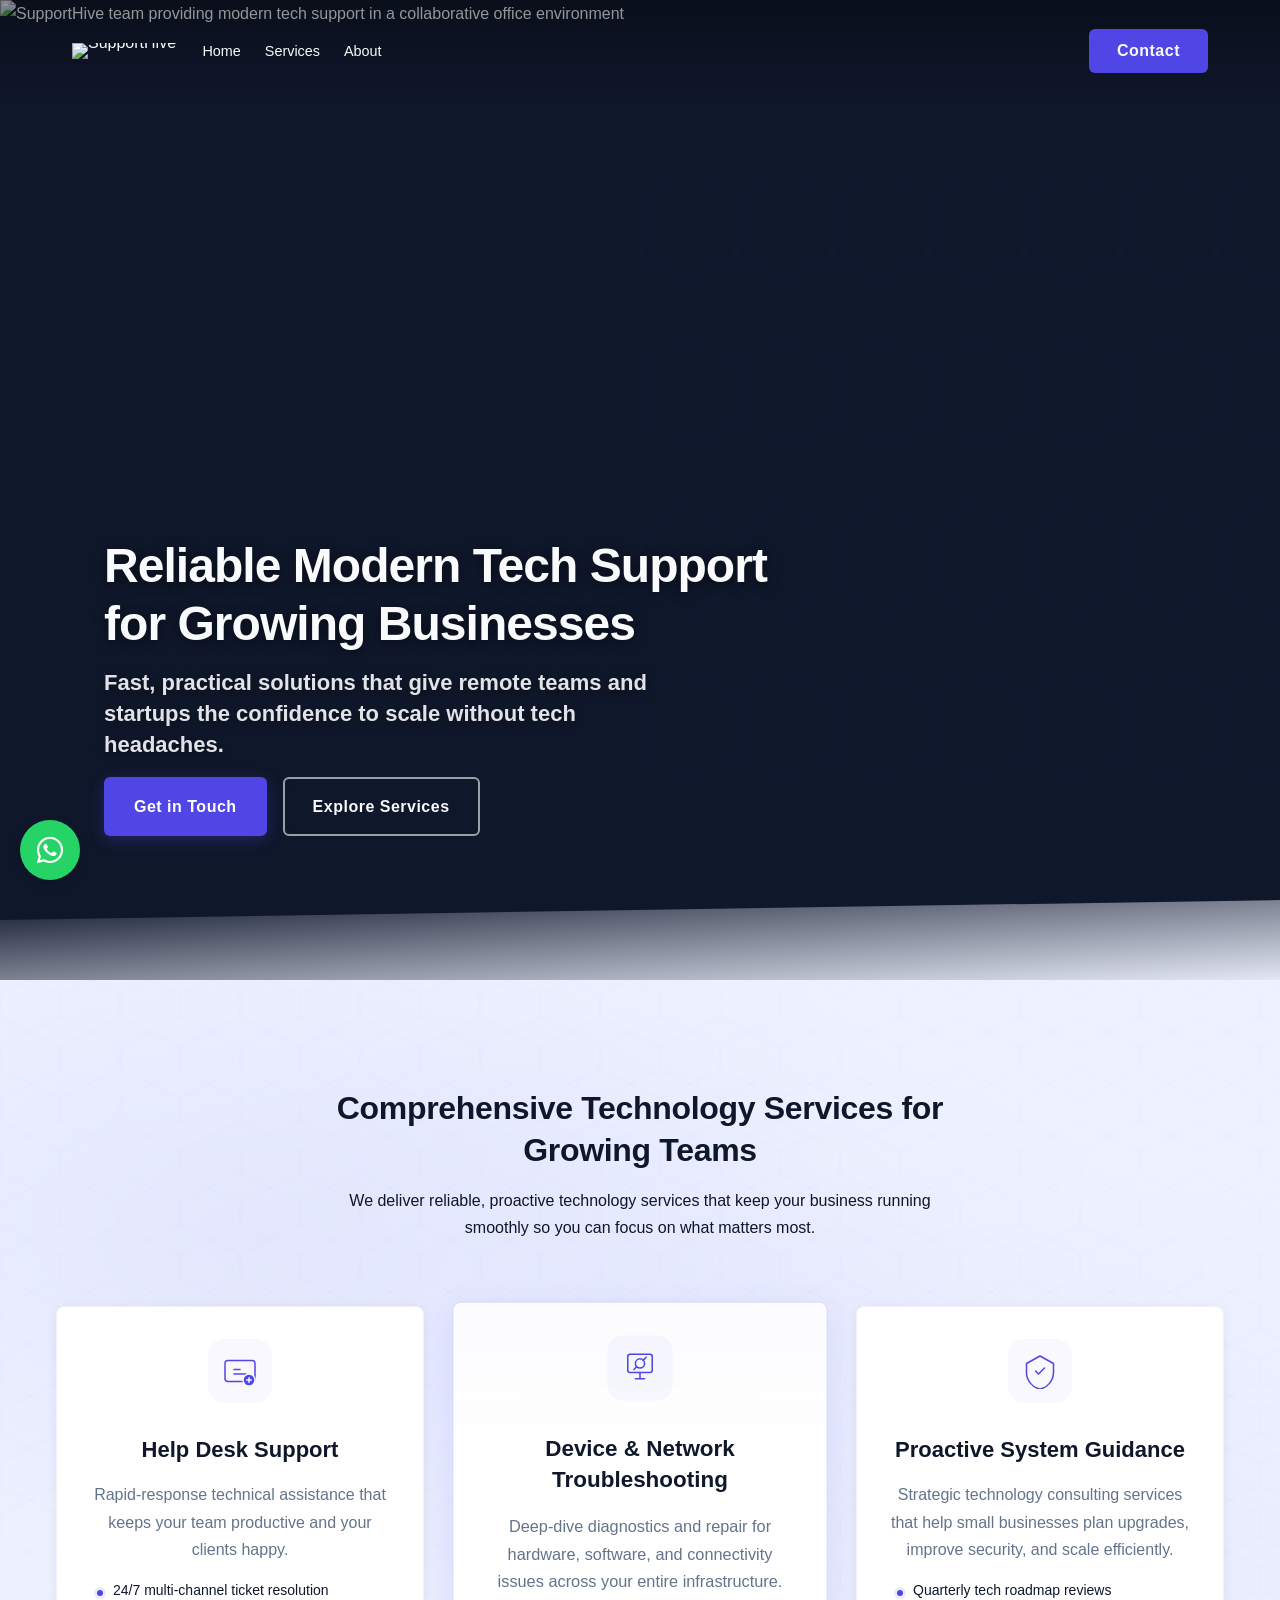
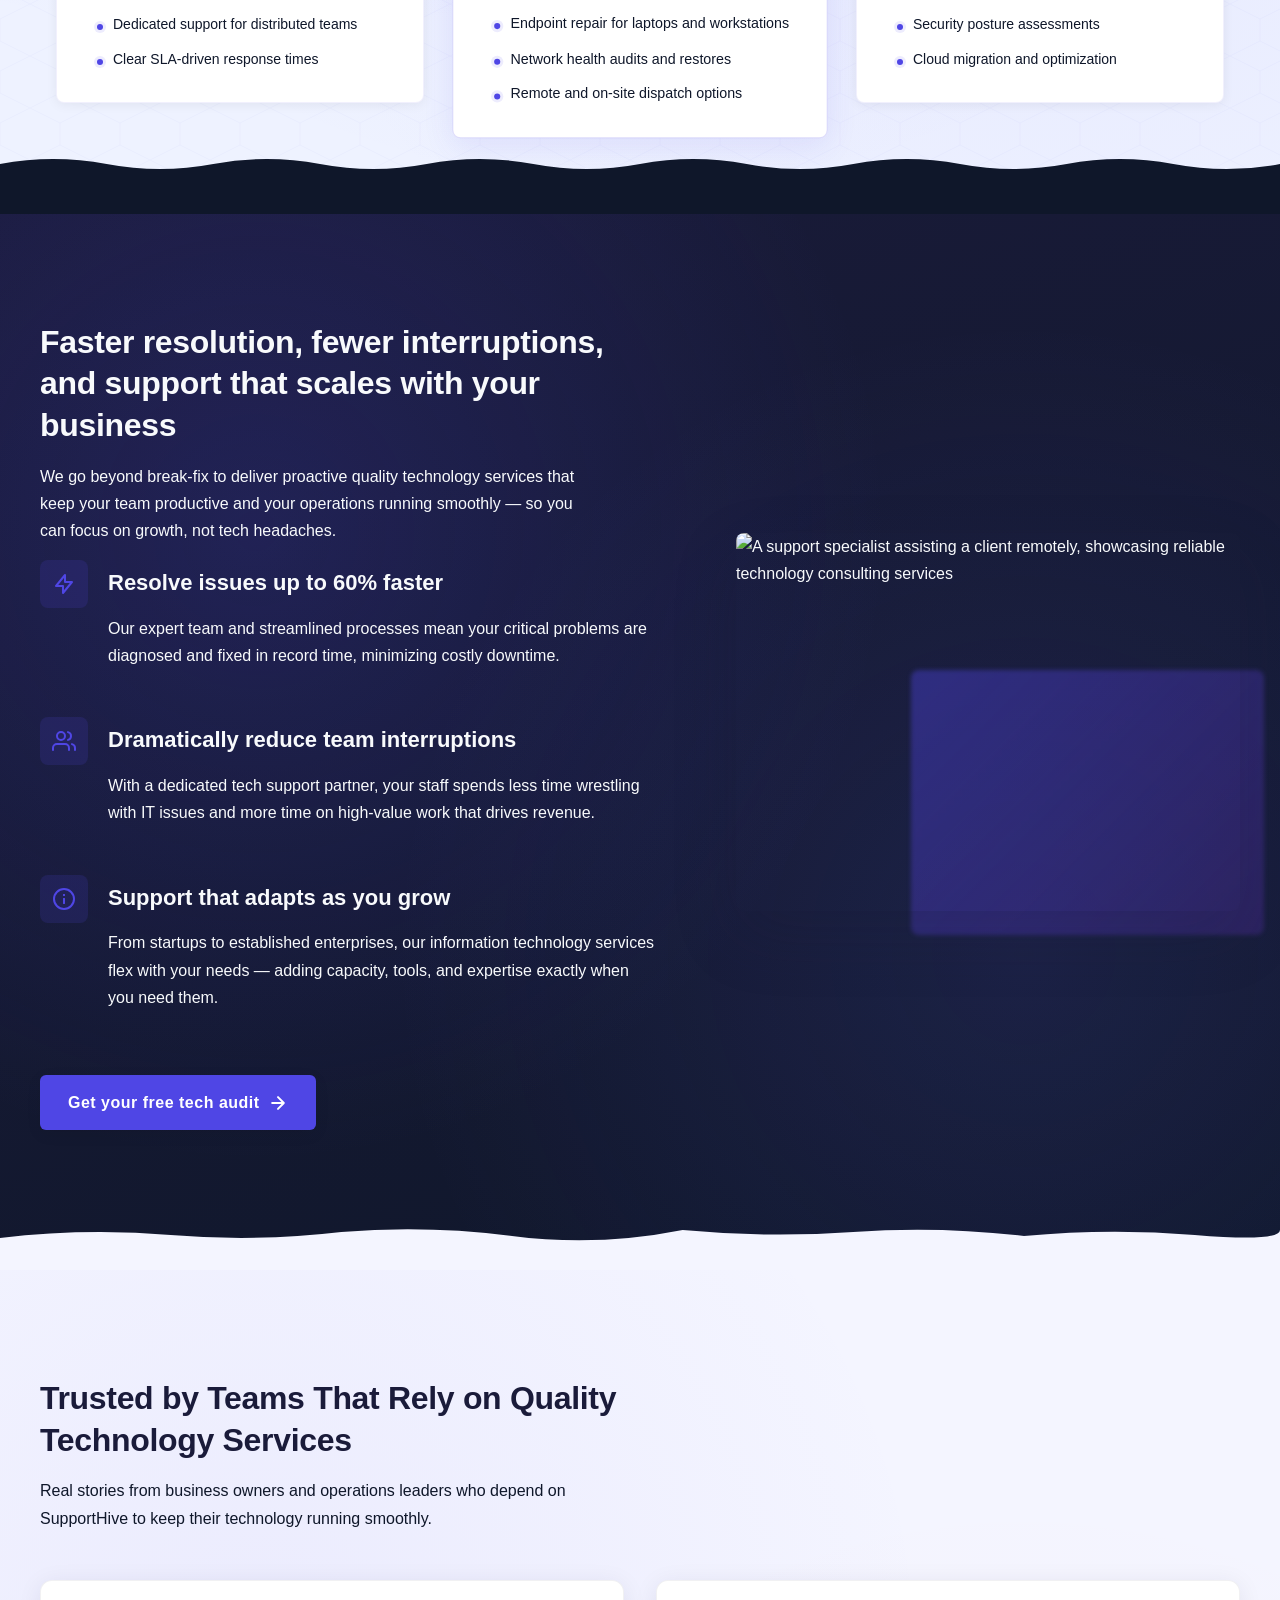
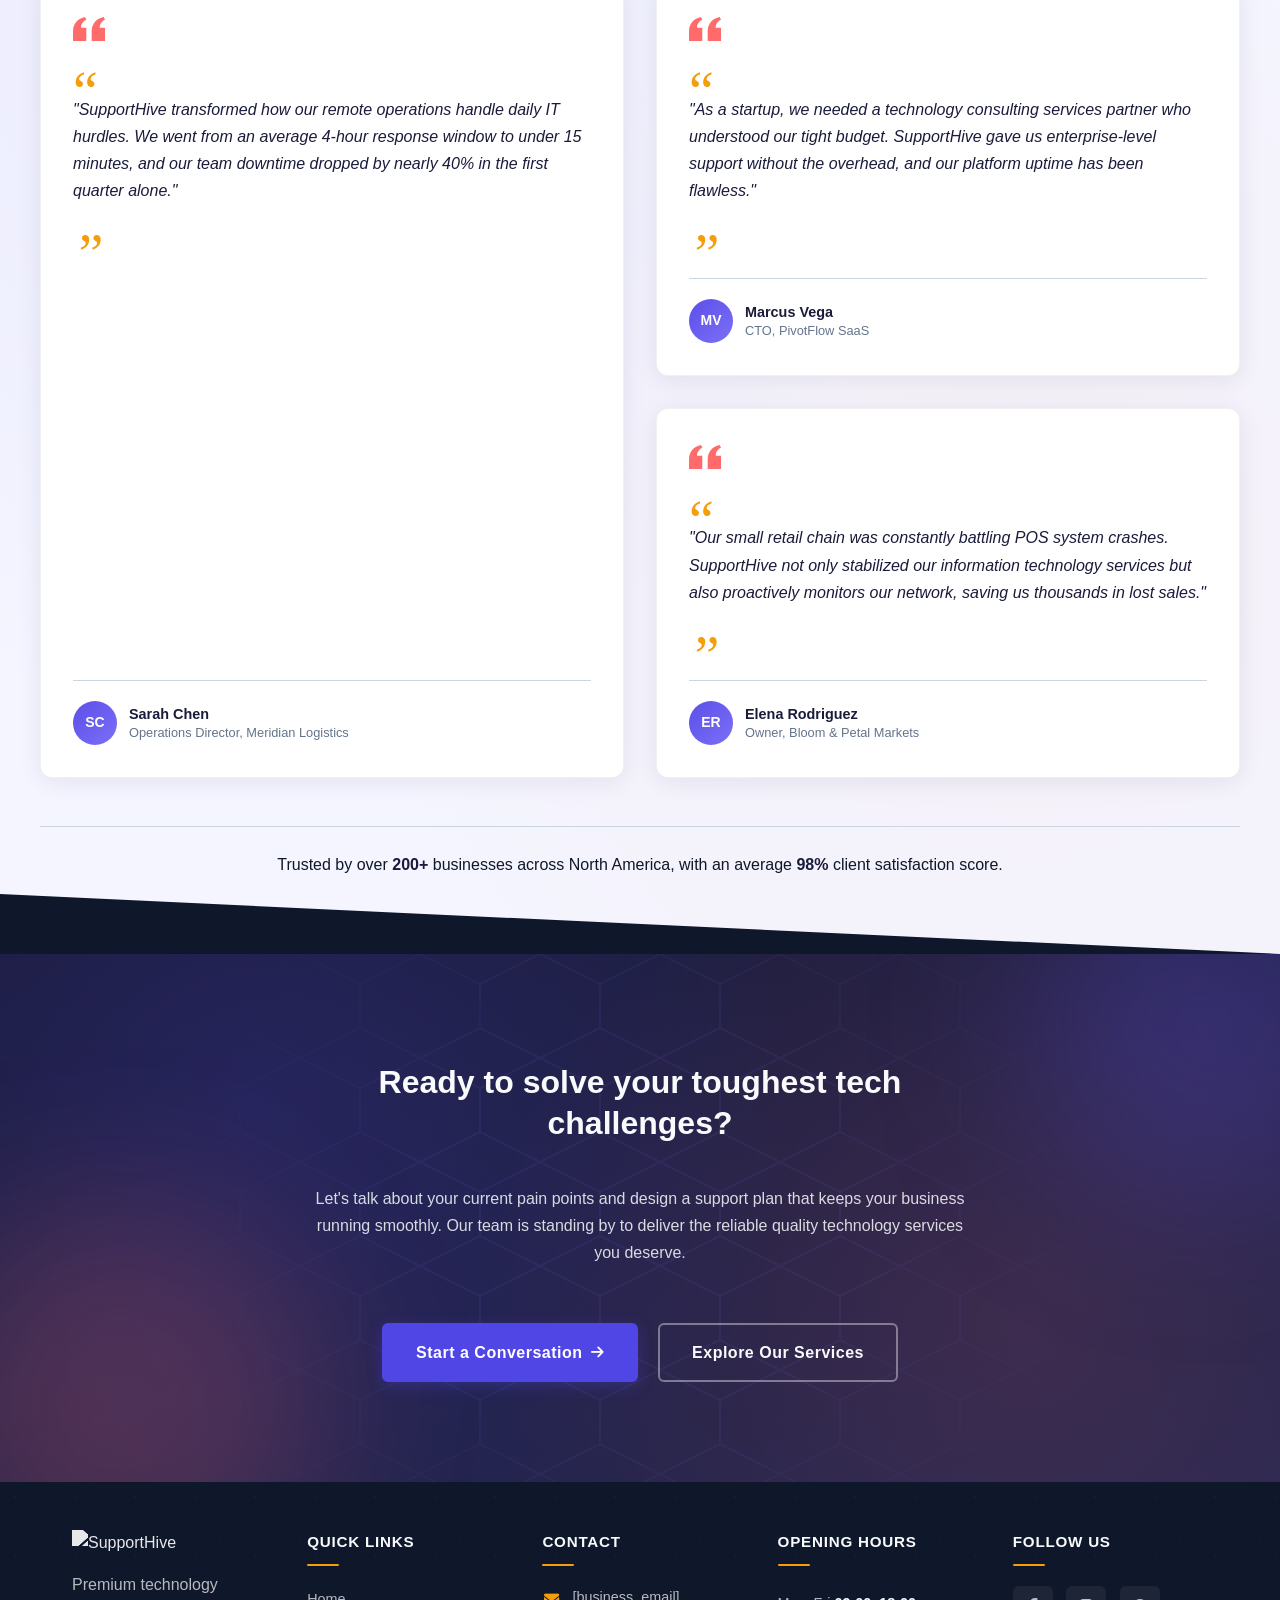
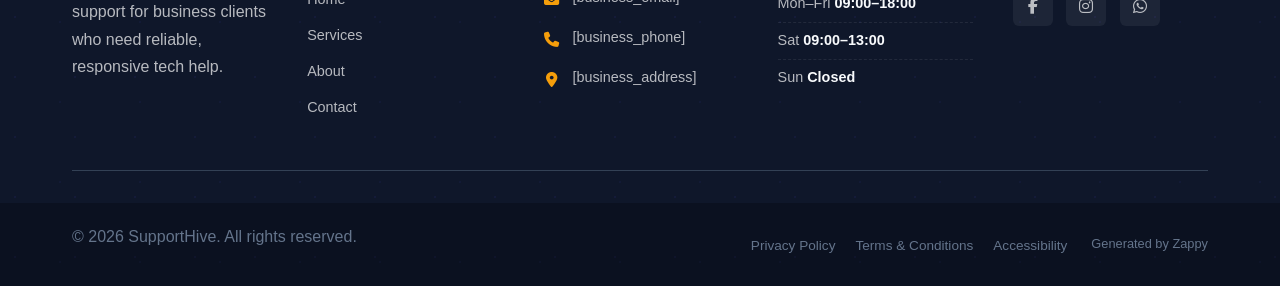
==== index.html @ aa213cd8 "Initial website commit" ====
<!DOCTYPE html>
<html lang="en">
<head>
    <meta charset="UTF-8">
    <meta name="viewport" content="width=device-width, initial-scale=1.0">
    <meta name="robots" content="index, follow">
    <title>Solve Every Tech Glitch with Quality Technology Services — SupportHive</title>
    <meta name="description" content="Experience reliable quality technology services that turn your tech frustrations into seamless solutions. From instant troubleshooting to full-scale IT support, SupportHive keeps your digital world running smoothly. Get expert help now.">
    <meta name="keywords" content="quality technology services, l and t technology services, tech support, IT solutions, reliable tech help">
    
    <!-- Favicons -->
    <link rel="icon" type="image/x-icon" href="/assets/favicon.ico">
    <link rel="icon" type="image/png" sizes="16x16" href="/assets/favicon-16x16.png">
    <link rel="icon" type="image/png" sizes="32x32" href="/assets/favicon-32x32.png">
    <link rel="icon" type="image/png" sizes="48x48" href="/assets/favicon-48x48.png">
    <link rel="icon" type="image/png" sizes="192x192" href="/assets/favicon-192x192.png">
    <link rel="icon" type="image/png" sizes="512x512" href="/assets/favicon-512x512.png">
    <link rel="apple-touch-icon" href="/assets/apple-touch-icon.png">
    <!-- Zappy Analytics -->
<script>
(function() {
  'use strict';
  
  // Configuration
  var config = {
    websiteId: '7a2a07a9-bfe8-4bcd-bfa1-5b71087aa94e',
    apiUrl: 'https://api.zappy5.com/api/analytics/track',
    sessionDuration: 30 * 60 * 1000, // 30 minutes
    visitorDuration: 30 * 24 * 60 * 60 * 1000, // 30 days
    trackPageViews: true,
    trackClicks: true,
    trackFormSubmissions: true
  };
  
  // Generate or retrieve persistent visitor ID (30 days)
  function getVisitorId() {
    var visitorKey = 'zappy_visitor_' + config.websiteId;
    var visitor = null;
    
    try {
      visitor = localStorage.getItem(visitorKey);
      if (visitor) {
        var visitorData = JSON.parse(visitor);
        var now = Date.now();
        
        // Check if visitor ID is still valid (30 days)
        if (now - visitorData.created < config.visitorDuration) {
          // Update last seen timestamp
          visitorData.lastSeen = now;
          localStorage.setItem(visitorKey, JSON.stringify(visitorData));
          return visitorData.id;
        }
      }
    } catch (e) {
      console.warn('Zappy Analytics: LocalStorage not available');
    }
    
    // Generate new visitor ID
    var newVisitorId = 'zv_' + Date.now() + '_' + Math.random().toString(36).substr(2, 9);
    
    try {
      localStorage.setItem(visitorKey, JSON.stringify({
        id: newVisitorId,
        created: Date.now(),
        lastSeen: Date.now()
      }));
    } catch (e) {
      // Continue without local storage
    }
    
    return newVisitorId;
  }
  
  // Generate or retrieve session ID (30 minutes)
  function getSessionId() {
    var sessionKey = 'zappy_session_' + config.websiteId;
    var session = null;
    
    try {
      session = sessionStorage.getItem(sessionKey);
      if (session) {
        var sessionData = JSON.parse(session);
        var now = Date.now();
        
        // Check if session is still valid
        if (now - sessionData.timestamp < config.sessionDuration) {
          // Update timestamp
          sessionData.timestamp = now;
          sessionStorage.setItem(sessionKey, JSON.stringify(sessionData));
          return sessionData.id;
        }
      }
    } catch (e) {
      console.warn('Zappy Analytics: SessionStorage not available');
    }
    
    // Generate new session ID
    var newSessionId = 'zs_' + Date.now() + '_' + Math.random().toString(36).substr(2, 9);
    
    try {
      sessionStorage.setItem(sessionKey, JSON.stringify({
        id: newSessionId,
        timestamp: Date.now()
      }));
    } catch (e) {
      // Continue without session storage
    }
    
    return newSessionId;
  }
  
  var visitorId = getVisitorId();
  var sessionId = getSessionId();
  
  // Track an event
  function trackEvent(eventType, data) {
    data = data || {};
    
    var eventData = {
      website_id: config.websiteId,
      event_type: eventType,
      page_path: window.location.pathname,
      referrer: document.referrer || 'direct',
      visitor_id: visitorId,
      session_id: sessionId,
      metadata: data
    };
    
    // Use sendBeacon if available (better for page unload events)
    if (navigator.sendBeacon) {
      var blob = new Blob([JSON.stringify(eventData)], { type: 'application/json' });
      navigator.sendBeacon(config.apiUrl, blob);
    } else {
      // Fallback to fetch
      fetch(config.apiUrl, {
        method: 'POST',
        headers: {
          'Content-Type': 'application/json'
        },
        body: JSON.stringify(eventData),
        keepalive: true
      }).catch(function(error) {
        console.warn('Zappy Analytics: Failed to track event', error);
      });
    }
  }
  
  // Track page view
  if (config.trackPageViews) {
    trackEvent('pageview', {
      title: document.title,
      url: window.location.href
    });
  }
  
  // Track clicks on important elements
  if (config.trackClicks) {
    document.addEventListener('click', function(e) {
      var target = e.target;
      
      // Track button clicks (counted as actions)
      if (target.tagName === 'BUTTON' || target.closest('button')) {
        var button = target.tagName === 'BUTTON' ? target : target.closest('button');
        trackEvent('click', {
          element: 'button',
          text: button.textContent.trim().substring(0, 100),
          id: button.id || null,
          class: button.className || null
        });
      }
      
      // Track link clicks (navigation - not counted as actions)
      else if (target.tagName === 'A' || target.closest('a')) {
        var link = target.tagName === 'A' ? target : target.closest('a');
        trackEvent('navigation', {
          element: 'link',
          text: link.textContent.trim().substring(0, 100),
          href: link.href,
          external: link.hostname !== window.location.hostname
        });
      }
    }, true);
  }
  
  // Track form submissions
  if (config.trackFormSubmissions) {
    document.addEventListener('submit', function(e) {
      var form = e.target;
      
      trackEvent('form_submit', {
        form_id: form.id || null,
        form_name: form.name || null,
        form_action: form.action || null,
        form_method: form.method || 'GET'
      });
    }, true);
  }
  
  // Track time on page (send on page unload)
  var pageLoadTime = Date.now();
  
  window.addEventListener('beforeunload', function() {
    var timeOnPage = Math.floor((Date.now() - pageLoadTime) / 1000); // in seconds
    
    trackEvent('page_unload', {
      time_on_page: timeOnPage,
      page_path: window.location.pathname
    });
  });
  
  // Expose tracking function globally for custom events
  window.zappyAnalytics = {
    track: trackEvent,
    getVisitorId: function() { return visitorId; },
    getSessionId: function() { return sessionId; }
  };
  
})();
</script>
<!-- End Zappy Analytics -->
    <meta property="og:title" content="Solve Every Tech Glitch with Quality Technology Services — SupportHive">
    <meta property="og:description" content="Experience reliable quality technology services that turn your tech frustrations into seamless solutions. From instant troubleshooting to full-scale IT support, SupportHive keeps your digital world running smoothly. Get expert help now.">
    <meta name="twitter:card" content="summary_large_image">
    <meta name="twitter:title" content="Solve Every Tech Glitch with Quality Technology Services — SupportHive">
    <meta name="twitter:description" content="Experience reliable quality technology services that turn your tech frustrations into seamless solutions. From instant troubleshooting to full-scale IT support, SupportHive keeps your digital world running smoothly. Get expert help now.">
    <meta property="og:type" content="website">
  <meta property="og:locale" content="en_US">
  
  
  
  
  
  <link rel="stylesheet" href="https://cdnjs.cloudflare.com/ajax/libs/font-awesome/6.4.0/css/all.min.css">
  <style>
    .skip-link { position: absolute; top: 0; left: 0; transform: translateY(-200%); padding: 12px 18px; background: var(--bg-dark, #1a1a1a); color: var(--text-light, #fff); font-weight: 600; border-radius: 0 0 8px 0; z-index: 10000; }
    .skip-link:focus { transform: none; outline: 2px solid var(--ring, #fff); outline-offset: 2px; }
    :focus-visible { outline: 2px solid var(--ring, currentColor); outline-offset: 3px; }
  </style>


  
    <!-- Favicons -->
    <link rel="icon" type="image/x-icon" href="/assets/favicon.ico">
    <link rel="icon" type="image/png" sizes="16x16" href="/assets/favicon-16x16.png">
    <link rel="icon" type="image/png" sizes="32x32" href="/assets/favicon-32x32.png">
    <link rel="icon" type="image/png" sizes="48x48" href="/assets/favicon-48x48.png">
    <link rel="icon" type="image/png" sizes="192x192" href="/assets/favicon-192x192.png">
    <link rel="icon" type="image/png" sizes="512x512" href="/assets/favicon-512x512.png">
    <link rel="apple-touch-icon" href="/assets/apple-touch-icon.png">
    <!-- Cookie Consent -->
    <link rel="stylesheet" href="https://cdn.jsdelivr.net/npm/vanilla-cookieconsent@3/dist/cookieconsent.css">
    <script src="https://cdn.jsdelivr.net/npm/vanilla-cookieconsent@3/dist/cookieconsent.umd.js"></script>
    <!-- Mickidum Accessibility Toolbar -->
    <script src="https://cdn.jsdelivr.net/gh/mickidum/acc_toolbar/acctoolbar/acctoolbar.min.js"></script>
    <link rel="stylesheet" href="/styles.css">
    <script>window.ZAPPY_WEBSITE_ID = "7a2a07a9-bfe8-4bcd-bfa1-5b71087aa94e"; window.ZAPPY_API_BASE = "https://api.zappy5.com";</script>

    <style id="zappy-dropdown-submenu-styles">
      /* ========== DESKTOP DROPDOWN SUBMENU STYLES ========== */
      /* Base styles for dropdown submenus - parent must be positioned */
      .nav-menu li:has(.sub-menu), nav li:has(.sub-menu), .navbar li:has(.sub-menu), #navMenu li:has(.sub-menu) { position: relative; }
      /* Submenu base - hidden by default */
      .nav-menu .sub-menu, nav .sub-menu, .navbar .sub-menu, #navMenu .sub-menu { display: block !important; position: absolute !important; top: 100%; left: 0; min-width: 220px; background: white; border-radius: 8px; box-shadow: 0 8px 25px rgba(0,0,0,0.15); padding: 8px 0; opacity: 0; visibility: hidden; transform: translateY(10px); transition: all 0.3s ease; z-index: 1000; list-style: none; pointer-events: none; }
      /* CRITICAL: Desktop hover styles to show dropdown */
      .nav-menu li:hover > .sub-menu, nav li:hover > .sub-menu, .navbar li:hover > .sub-menu, #navMenu li:hover > .sub-menu { opacity: 1 !important; visibility: visible !important; transform: translateY(0) !important; pointer-events: auto !important; }
      /* Submenu item styling */
      .sub-menu li { list-style: none; margin: 0; padding: 0; }
      .sub-menu a { display: block !important; padding: 10px 16px !important; color: var(--text-dark, #333) !important; font-weight: 500; text-decoration: none; white-space: nowrap; transition: background-color 0.2s; }
      .sub-menu .zappy-nav-child > a { padding-left: 28px !important; font-size: 0.9em !important; opacity: 0.85 !important; }
      [dir="rtl"] .sub-menu .zappy-nav-child > a, html[lang="he"] .sub-menu .zappy-nav-child > a, html[lang="ar"] .sub-menu .zappy-nav-child > a { padding-left: 10px !important; padding-right: 28px !important; }
      .sub-menu .zappy-nav-parent > a { font-weight: 600 !important; }
      .sub-menu a:hover { background-color: #f5f5f5; }
      /* RTL (Hebrew/Arabic) dropdown positioning */
      [dir="rtl"] .nav-menu .sub-menu, [dir="rtl"] nav .sub-menu, [dir="rtl"] .navbar .sub-menu, html[lang="he"] .nav-menu .sub-menu, html[lang="he"] nav .sub-menu, html[lang="he"] .navbar .sub-menu, html[lang="ar"] .nav-menu .sub-menu, html[lang="ar"] nav .sub-menu, html[lang="ar"] .navbar .sub-menu { left: auto !important; right: 0 !important; }
      /* Hide empty dropdown menus (exclude catalog sub-menus that use <a> children instead of <li>) */
      .sub-menu:empty, .sub-menu:not(:has(li:not(.zappy-hidden-menu-item))):not(:has(> a)), .sub-menu:not(:has(li)):not(:has(> a)) { display: none !important; opacity: 0 !important; visibility: hidden !important; pointer-events: none !important; }
      /* Desktop: show submenu on Menu Group hover */
      li:has(.menu-group-title):hover > .sub-menu { opacity: 1 !important; visibility: visible !important; transform: translateY(0) !important; pointer-events: auto !important; }
      /* Menu Group title styling */
      .nav-menu > li > .menu-group-title, #navMenu > li > .menu-group-title { display: inline-block; padding: 0.5rem 1rem; cursor: default; user-select: none; }
      
      /* ========== MOBILE SUBMENU STYLES ========== */
      @media (max-width: 768px) {
        .nav-menu .sub-menu, nav .sub-menu, .navbar .sub-menu, #navMenu .sub-menu { position: static !important; transform: none !important; box-shadow: none !important; background: transparent !important; max-height: 0; overflow: hidden; opacity: 0; visibility: hidden; transition: max-height 0.3s ease, opacity 0.3s ease; padding: 0 !important; border-radius: 0 !important; }
        .navbar .sub-menu.mobile-expanded, .nav-menu .sub-menu.mobile-expanded, #navMenu .sub-menu.mobile-expanded { max-height: none !important; overflow-y: visible !important; opacity: 1 !important; visibility: visible !important; padding: 8px 0 8px 16px !important; }
        [dir="rtl"] .sub-menu.mobile-expanded, html[lang="he"] .sub-menu.mobile-expanded { padding: 8px 16px 8px 0 !important; }
        /* Disable hover behavior on mobile */
        .nav-menu li:hover > .sub-menu, nav li:hover > .sub-menu, .navbar li:hover > .sub-menu, #navMenu li:hover > .sub-menu { opacity: 0; visibility: hidden; pointer-events: none; }
        .nav-menu li > .sub-menu.mobile-expanded, nav li > .sub-menu.mobile-expanded, .navbar li > .sub-menu.mobile-expanded, #navMenu li > .sub-menu.mobile-expanded { opacity: 1 !important; visibility: visible !important; pointer-events: auto !important; }
        .nav-menu li:has(.sub-menu), nav li:has(.sub-menu), .navbar li:has(.sub-menu), #navMenu li:has(.sub-menu) { display: flex !important; flex-wrap: wrap !important; align-items: center !important; position: relative !important; min-height: 44px !important; }
        .nav-menu li:has(.sub-menu) > a, nav li:has(.sub-menu) > a, .navbar li:has(.sub-menu) > a, #navMenu li:has(.sub-menu) > a { flex: 1 !important; min-width: 0 !important; }
        .nav-menu li:has(.sub-menu) > .menu-group-title, nav li:has(.sub-menu) > .menu-group-title, .navbar li:has(.sub-menu) > .menu-group-title, #navMenu li:has(.sub-menu) > .menu-group-title { flex: 1 !important; min-width: 0 !important; padding: 0 !important; line-height: inherit !important; }
        .nav-menu li:has(.sub-menu) > .sub-menu, nav li:has(.sub-menu) > .sub-menu, .navbar li:has(.sub-menu) > .sub-menu, #navMenu li:has(.sub-menu) > .sub-menu { flex-basis: 100% !important; width: 100% !important; }
        .nav-menu li:has(.sub-menu) > a [class*="chevron"], .nav-menu li:has(.sub-menu) > a [class*="arrow"], .nav-menu li:has(.sub-menu) > a .fa-chevron-down, .nav-menu li:has(.sub-menu) > a .fa-angle-down, nav li:has(.sub-menu) > a [class*="chevron"], nav li:has(.sub-menu) > a [class*="arrow"], #navMenu li:has(.sub-menu) > a [class*="chevron"], #navMenu li:has(.sub-menu) > a [class*="arrow"] { display: none !important; visibility: hidden !important; }
        .mobile-submenu-toggle { display: flex !important; align-items: center !important; justify-content: center !important; width: 44px !important; height: auto !important; background: transparent !important; border: none !important; cursor: pointer !important; color: var(--text-light) !important; position: static !important; flex-shrink: 0 !important; align-self: stretch !important; z-index: 2 !important; padding: 0 !important; margin: 0 !important; }
        .mobile-submenu-toggle::after { content: '' !important; width: 0 !important; height: 0 !important; border-left: 6px solid transparent !important; border-right: 6px solid transparent !important; border-top: 7px solid currentColor !important; transition: transform 0.3s ease !important; }
        .mobile-submenu-toggle.expanded::after { transform: rotate(180deg) !important; }
        .sub-menu a { padding: 10px 0 !important; display: block !important; color: var(--text-light) !important; white-space: normal !important; }
        .sub-menu .zappy-nav-child > a { padding-left: 28px !important; font-size: 0.9em !important; opacity: 0.85 !important; }
        [dir="rtl"] .sub-menu .zappy-nav-child > a, html[lang="he"] .sub-menu .zappy-nav-child > a, html[lang="ar"] .sub-menu .zappy-nav-child > a { padding-left: 0 !important; padding-right: 28px !important; }
        .sub-menu .zappy-nav-parent > a { font-weight: 600 !important; }
        .nav-menu.active, #navMenu.active { max-width: 100vw !important; overflow-x: hidden !important; box-sizing: border-box !important; }
        .navbar .sub-menu li a, nav.navbar .sub-menu li a, .zappy-products-dropdown .sub-menu a { color: var(--text-light) !important; }
      }
      @media (min-width: 769px) { .mobile-submenu-toggle { display: none !important; } }
    </style>

    <style id="zappy-widget-visibility">
      html[dir="rtl"] .whatsapp-float { right: 20px !important; left: auto !important; }
      html[dir="ltr"] .whatsapp-float, html:not([dir]) .whatsapp-float { left: 20px !important; right: auto !important; }
      html[dir="rtl"] #mic-access-tool-general-button, html[dir="rtl"] .mic-access-tool-general-button,
      html[dir="rtl"] #mic-init-access-tool .mic-access-tool-general-button,
      html[dir="rtl"] #mic-init-access-tool #mic-access-tool-general-button,
      html[dir="rtl"] ._access-icon { left: 20px !important; right: auto !important; }
      html[dir="ltr"] #mic-access-tool-general-button, html[dir="ltr"] .mic-access-tool-general-button,
      html[dir="ltr"] #mic-init-access-tool .mic-access-tool-general-button,
      html[dir="ltr"] #mic-init-access-tool #mic-access-tool-general-button,
      html[dir="ltr"] ._access-icon,
      html:not([dir]) #mic-access-tool-general-button, html:not([dir]) .mic-access-tool-general-button,
      html:not([dir]) #mic-init-access-tool .mic-access-tool-general-button,
      html:not([dir]) #mic-init-access-tool #mic-access-tool-general-button,
      html:not([dir]) ._access-icon { right: 20px !important; left: auto !important; }
      @media (max-width: 768px) { .whatsapp-float { display: flex !important; } }
      @media (min-width: 769px) { .whatsapp-float { display: flex !important; } }
      @media (max-width: 768px) {
        #mic-access-tool-general-button, .mic-access-tool-general-button,
        #mic-init-access-tool .mic-access-tool-general-button, #mic-init-access-tool #mic-access-tool-general-button,
        ._access-icon { display: flex !important; visibility: visible !important; opacity: 1 !important; pointer-events: auto !important; }
        #mic-access-tool-box.opened-mic-access-tool, .mic-access-tool-box.opened-mic-access-tool,
        #mic-init-access-tool #mic-access-tool-box.opened-mic-access-tool {
          visibility: visible !important; opacity: 1 !important; pointer-events: auto !important;
        }
      }
      @media (min-width: 769px) {
        #mic-access-tool-general-button, .mic-access-tool-general-button,
        #mic-init-access-tool .mic-access-tool-general-button, #mic-init-access-tool #mic-access-tool-general-button,
        ._access-icon { display: flex !important; visibility: visible !important; opacity: 1 !important; pointer-events: auto !important; }
        #mic-access-tool-box.opened-mic-access-tool, .mic-access-tool-box.opened-mic-access-tool,
        #mic-init-access-tool #mic-access-tool-box.opened-mic-access-tool {
          visibility: visible !important; opacity: 1 !important; pointer-events: auto !important;
        }
      }
    </style>
</head>
<body>
<a class="skip-link" href="#main">Skip to main content</a>
  <nav class="navbar">
  <button class="mobile-toggle" id="mobileToggle" aria-label="Menu">
    <svg class="hamburger-icon" width="24" height="24" viewBox="0 0 24 24" fill="none">
      <path d="M3 12h18M3 6h18M3 18h18" stroke="currentColor" stroke-width="2" stroke-linecap="round"></path>
    </svg>
    <svg class="close-icon" width="24" height="24" viewBox="0 0 24 24" fill="none" style="display: none;">
      <path d="M18 6L6 18M6 6l12 12" stroke="currentColor" stroke-width="2" stroke-linecap="round"></path>
    </svg>
  </button>
  
  <button class="phone-header-btn" data-phone="[business_phone]" aria-label="Call">
    <svg width="20" height="20" viewBox="0 0 24 24" fill="currentColor">
      <path d="M22 16.92v3a2 2 0 0 1-2.18 2 19.79 19.79 0 0 1-8.63-3.07 19.5 19.5 0 0 1-6-6 19.79 19.79 0 0 1-3.07-8.67A2 2 0 0 1 4.11 2h3a2 2 0 0 1 2 1.72 12.84 12.84 0 0 0 .7 2.81 2 2 0 0 1-.45 2.11L8.09 9.91a16 16 0 0 0 6 6l1.27-1.27a2 2 0 0 1 2.11-.45 12.84 12.84 0 0 0 2.81.7A2 2 0 0 1 22 16.92z"></path>
    </svg>
  </button>

  <div class="nav-container">
    <div class="nav-brand">
      <a href="/" class="logo-link"><img class="logo" src="/assets/site-home-image-1.webp" alt="SupportHive"></a>
    </div>
    
    <ul class="nav-menu" id="navMenu"><li><a href="/">Home</a></li><li><a href="/services">Services</a></li><li><a href="/about">About</a></li></ul>
    
    <div class="nav-cta-container">
      <a href="/contact" class="nav-cta-btn">Contact</a>
    </div>
  </div>
</nav>
<script>

// Navbar Mobile Menu Toggle and Contrast Fix
(function() {
  // Use 'load' event instead of 'DOMContentLoaded' to ensure we run AFTER all other scripts
  window.addEventListener('load', function() {
    
    // FIX MOBILE BUTTON CONTRAST
    // Detect navbar background color and apply contrasting color to mobile buttons
    const navbar = document.querySelector('.navbar, nav, header');
    if (!navbar) {
      console.log('[Navbar] Navbar element not found');
      return;
    }
    
    // DECLARE VARIABLES EARLY to avoid Temporal Dead Zone errors
    // These are used in multiple places below
    let mobileToggle = document.getElementById('mobileToggle') ||
                       document.querySelector('.mobile-toggle') ||
                       document.querySelector('.hamburger') ||
                       document.querySelector('.hamburger-menu') ||
                       document.querySelector('.menu-toggle') ||
                       document.querySelector('.burger-menu') ||
                       document.querySelector('[aria-label="Menu"]') ||
                       document.querySelector('[aria-label="תפריט"]');
    
    const phoneBtn = document.querySelector('.phone-header-btn');
    
    const computedStyle = window.getComputedStyle(navbar);
    let bgColor = computedStyle.backgroundColor;
    
    console.log('[Navbar] Initial navbar background:', bgColor);
    
    // Check if background is transparent or rgba with 0 alpha
    const isTransparent = bgColor === 'transparent' || 
                         bgColor === 'rgba(0, 0, 0, 0)' ||
                         (bgColor.startsWith('rgba') && bgColor.includes(', 0)'));
    
    if (isTransparent) {
      // Check for background-image or gradient
      const bgImage = computedStyle.backgroundImage;
      if (bgImage && bgImage !== 'none') {
        console.log('[Navbar] Navbar has background image/gradient, using dark text');
        bgColor = 'rgb(240, 240, 240)'; // Assume light background
      } else {
        // Transparent navbar - check body background
        const bodyBg = window.getComputedStyle(document.body).backgroundColor;
        console.log('[Navbar] Navbar transparent, using body background:', bodyBg);
        bgColor = bodyBg;
      }
    }
    
    // Calculate luminance to determine if background is light or dark
    const rgb = bgColor.match(/\d+/g);
    if (rgb && rgb.length >= 3) {
      const r = parseInt(rgb[0]);
      const g = parseInt(rgb[1]);
      const b = parseInt(rgb[2]);
      const luminance = (0.299 * r + 0.587 * g + 0.114 * b) / 255;
      
      // Mobile button colors are set by Claude's AI-generated CSS (same as .nav-menu a)
      // No dynamic color overrides needed - colors come from the generated navbar CSS
      console.log('[Navbar] Mobile button colors preserved from Claude CSS (luminance:', luminance.toFixed(2) + ')');
      
      // FIX ICON SIZES - Ensure SVGs are properly sized and visible
      // INJECT CRITICAL CSS TO OVERRIDE ANY CONFLICTING RULES
      const criticalCSS = document.createElement('style');
      criticalCSS.id = 'zappy-mobile-nav-fix';
      const htmlLang = document.documentElement.lang || 'en';
      const htmlDir = document.documentElement.dir || 'ltr';
      // Check both dir attribute AND lang for RTL detection
      // dir="rtl" is the most reliable indicator
      const isRTL = htmlDir === 'rtl' || htmlLang === 'he' || htmlLang === 'ar';
      
      criticalCSS.textContent = `
        /* Hide mobile buttons on desktop, show only on mobile */
        @media (min-width: 769px) {
          .mobile-toggle,
          .phone-header-btn {
            display: none !important;
          }
        }
        
        /* Show and position mobile buttons correctly on mobile */
        @media (max-width: 768px) {
          .navbar,
          nav.navbar {
            min-height: 70px !important;
          }

          .mobile-toggle,
          .phone-header-btn {
            position: absolute !important;
            top: 0 !important;
            bottom: 0 !important;
            margin-top: auto !important;
            margin-bottom: auto !important;
            transform: none !important;
            z-index: 1001 !important;
            display: flex !important;
            align-items: center !important;
            justify-content: center !important;
            width: 36px !important;
            height: 36px !important;
            border-radius: 50% !important;
            border: none !important;
            cursor: pointer !important;
            padding: 6px !important;
            background: none !important;
            color: var(--nav-text, var(--text-light)) !important;
            touch-action: manipulation !important;
            -webkit-tap-highlight-color: transparent !important;
          }

          html[data-zappy-site-type="ecommerce"] .phone-header-btn,
          body[data-zappy-site-type="ecommerce"] .phone-header-btn,
          html[data-zappy-site-type="ecommerce"] header .phone-header-btn,
          html[data-zappy-site-type="ecommerce"] nav .phone-header-btn {
            display: none !important;
            visibility: hidden !important;
            width: 0 !important;
            height: 0 !important;
            min-width: 0 !important;
            overflow: hidden !important;
          }
          
          /* LTR positioning (default): hamburger LEFT, phone RIGHT */
          html:not([dir="rtl"]):not([lang="he"]):not([lang="ar"]) .mobile-toggle,
          html[dir="ltr"] .mobile-toggle {
            left: 12px !important;
            right: auto !important;
          }
          html:not([dir="rtl"]):not([lang="he"]):not([lang="ar"]) .phone-header-btn,
          html[dir="ltr"] .phone-header-btn {
            right: 12px !important;
            left: auto !important;
          }
          
          /* RTL positioning: hamburger RIGHT, phone LEFT */
          html[dir="rtl"] .mobile-toggle,
          html[lang="he"] .mobile-toggle,
          html[lang="ar"] .mobile-toggle {
            right: 12px !important;
            left: auto !important;
          }
          html[dir="rtl"] .phone-header-btn,
          html[lang="he"] .phone-header-btn,
          html[lang="ar"] .phone-header-btn {
            left: 12px !important;
            right: auto !important;
          }
          
          /* CRITICAL: Ensure nav-container has min-height on mobile */
          /* All children are positioned absolutely/fixed on mobile, so height:auto collapses to 0 */
          .nav-container {
            min-height: 70px !important;
            position: relative !important;
          }
          
          /* Ensure SVG icons are properly sized and inherit color */
          .mobile-toggle svg,
          .phone-header-btn svg {
            width: 24px !important;
            height: 24px !important;
            /* Don't force display - let JavaScript control hamburger/close toggle */
          }
          
          /* Reset nav-cta-container on mobile - remove desktop box-shadow/padding */
          /* that creates a visible ghost box when CTA button is hidden */
          .nav-cta-container {
            box-shadow: none !important;
            padding: 0 !important;
          }
          
          /* Hide nav-cta-container entirely on mobile when there's no lang-switcher */
          /* (only the CTA button is inside, and it's hidden on mobile) */
          .nav-cta-container:not(:has(.lang-switcher)) {
            display: none !important;
          }
          
          /* CRITICAL: Prevent hero image fade gradient from bleeding over headline text */
          /* The .image-fade-gradient has bottom: -30px (extends below parent) */
          /* On mobile stacked layout, this overlaps the h1 text below the image */
          .hero-image-column {
            overflow: hidden !important;
          }
          .image-fade-gradient {
            bottom: 0 !important;
          }
          
          /* Hide desktop language switcher on mobile - hamburger menu handles it */
          /* High specificity to override stored CSS */
          .lang-switcher,
          .nav-cta-container .lang-switcher,
          .nav-container .lang-switcher,
          .navbar .lang-switcher,
          .navbar .nav-cta-container .lang-switcher {
            display: none !important;
          }
        }
      `;
      
      // Remove existing fix if present and inject new one
      const existing = document.getElementById('zappy-mobile-nav-fix');
      if (existing) existing.remove();
      document.head.appendChild(criticalCSS);
      
      console.log('[Navbar] Critical CSS injected for mobile nav positioning');
      
      // ONLY apply inline positioning styles on mobile viewport
      // On desktop, the CSS handles hiding these buttons with display: none
      // Inline styles were breaking desktop layout by overriding CSS
      const isMobileViewport = window.innerWidth <= 768;
      
      if (mobileToggle) {
        // Icon sizing applies to all viewports for consistency
        const hamburgerIcon = mobileToggle.querySelector('.hamburger-icon');
        const closeIcon = mobileToggle.querySelector('.close-icon');
        
        if (hamburgerIcon) {
          hamburgerIcon.style.setProperty('width', '24px', 'important');
          hamburgerIcon.style.setProperty('height', '24px', 'important');
          hamburgerIcon.style.setProperty('display', 'block', 'important'); // Show hamburger by default
        }
        if (closeIcon) {
          closeIcon.style.setProperty('width', '24px', 'important');
          closeIcon.style.setProperty('height', '24px', 'important');
          closeIcon.style.setProperty('display', 'none', 'important'); // Hide close icon by default
        }
        
        // ONLY set positioning inline styles on mobile
        if (isMobileViewport) {
          mobileToggle.style.setProperty('position', 'absolute', 'important');
          mobileToggle.style.setProperty('top', '0', 'important');
          mobileToggle.style.setProperty('bottom', '0', 'important');
          mobileToggle.style.setProperty('margin-top', 'auto', 'important');
          mobileToggle.style.setProperty('margin-bottom', 'auto', 'important');
          mobileToggle.style.setProperty('transform', 'none', 'important');
          mobileToggle.style.setProperty('z-index', '1001', 'important');
          
          // Clear any inline left/right so CSS can take over based on html[dir]
          mobileToggle.style.removeProperty('left');
          mobileToggle.style.removeProperty('right');
          
          console.log('[Navbar] Mobile toggle positioning applied (mobile viewport)');
        } else {
          // On desktop, clear any positioning styles to let CSS handle it
          mobileToggle.style.removeProperty('position');
          mobileToggle.style.removeProperty('top');
          mobileToggle.style.removeProperty('transform');
          mobileToggle.style.removeProperty('z-index');
          mobileToggle.style.removeProperty('left');
          mobileToggle.style.removeProperty('right');
          console.log('[Navbar] Desktop viewport - cleared mobile toggle inline positioning');
        }
      }
      
      if (phoneBtn) {
        // Icon sizing applies to all viewports
        const phoneIcon = phoneBtn.querySelector('svg');
        if (phoneIcon) {
          phoneIcon.style.width = '24px';
          phoneIcon.style.height = '24px';
          phoneIcon.setAttribute('width', '24');
          phoneIcon.setAttribute('height', '24');
        }
        
        // ONLY set positioning inline styles on mobile
        if (isMobileViewport) {
          phoneBtn.style.setProperty('position', 'absolute', 'important');
          phoneBtn.style.setProperty('top', '0', 'important');
          phoneBtn.style.setProperty('bottom', '0', 'important');
          phoneBtn.style.setProperty('margin-top', 'auto', 'important');
          phoneBtn.style.setProperty('margin-bottom', 'auto', 'important');
          phoneBtn.style.setProperty('transform', 'none', 'important');
          phoneBtn.style.setProperty('z-index', '1001', 'important');
          
          // Clear any inline left/right so CSS can take over based on html[dir]
          phoneBtn.style.removeProperty('left');
          phoneBtn.style.removeProperty('right');
          
          console.log('[Navbar] Phone button positioning applied (mobile viewport)');
        } else {
          // On desktop, clear any positioning styles to let CSS handle it
          phoneBtn.style.removeProperty('position');
          phoneBtn.style.removeProperty('top');
          phoneBtn.style.removeProperty('transform');
          phoneBtn.style.removeProperty('z-index');
          phoneBtn.style.removeProperty('left');
          phoneBtn.style.removeProperty('right');
          console.log('[Navbar] Desktop viewport - cleared phone button inline positioning');
        }
      }
    } else {
      console.log('[Navbar] Could not parse background color:', bgColor);
    }
    
    // MOBILE MENU TOGGLE
    // Re-query in case DOM changed (mobileToggle already declared at top of function)
    mobileToggle = document.getElementById('mobileToggle') ||
                   document.querySelector('.mobile-toggle') ||
                   document.querySelector('.hamburger') ||
                   document.querySelector('.hamburger-menu') ||
                   document.querySelector('.menu-toggle') ||
                   document.querySelector('.burger-menu') ||
                   document.querySelector('[aria-label="Menu"]') ||
                   document.querySelector('[aria-label="תפריט"]');
    
    // EXPANDED SEARCH: Find nav menu by ID or class
    const navMenu = document.getElementById('navMenu') ||
                  document.querySelector('.nav-menu') ||
                  document.querySelector('.nav-links') ||
                  document.querySelector('nav ul:not(.submenu)');
    
    if (!mobileToggle || !navMenu) {
      console.log('[Navbar] Mobile toggle or menu not found:', { toggle: !!mobileToggle, menu: !!navMenu });
      return;
    }
    
    // Ensure navMenu has ID for CSS targeting
    if (!navMenu.id) {
      navMenu.id = 'navMenu';
    }
    
    console.log('[Navbar] Initializing mobile menu...');
    
    // Remove any existing event listeners by cloning the button
    const newToggle = mobileToggle.cloneNode(true);
    mobileToggle.parentNode.replaceChild(newToggle, mobileToggle);
    
    // Toggle menu handler (shared by click and touchend)
    function handleToggle(e) {
      e.preventDefault();
      e.stopPropagation();
      
      const hamburgerIcon = newToggle.querySelector('.hamburger-icon');
      const closeIcon = newToggle.querySelector('.close-icon');
      const isActive = navMenu.classList.contains('active');
      
      if (isActive) {
        // Close menu
        navMenu.classList.remove('active');
        if (hamburgerIcon) hamburgerIcon.style.setProperty('display', 'block', 'important');
        if (closeIcon) closeIcon.style.setProperty('display', 'none', 'important');
        document.body.style.overflow = '';
        console.log('[Navbar] Menu closed');
      } else {
        // Open menu
        navMenu.classList.add('active');
        if (hamburgerIcon) hamburgerIcon.style.setProperty('display', 'none', 'important');
        if (closeIcon) closeIcon.style.setProperty('display', 'block', 'important');
        document.body.style.overflow = 'hidden';
        console.log('[Navbar] Menu opened');
      }
    }
    
    // Use click for desktop/emulation and touchend as iOS Safari fallback.
    // Prevent double-fire with a timestamp guard.
    var lastToggleTime = 0;
    function guardedToggle(e) {
      var now = Date.now();
      if (now - lastToggleTime < 300) return;
      lastToggleTime = now;
      handleToggle(e);
    }
    
    newToggle.addEventListener('click', guardedToggle);
    newToggle.addEventListener('touchend', guardedToggle);
    
    // Close menu when clicking nav links (but NOT dropdown toggles)
    const navLinks = navMenu.querySelectorAll('a');
    navLinks.forEach(function(link) {
      link.addEventListener('click', function() {
        // Don't close if it's a dropdown child (unless it's a real navigation link)
        if (this.getAttribute('href') === '#') return;
        
        const hamburgerIcon = newToggle.querySelector('.hamburger-icon');
        const closeIcon = newToggle.querySelector('.close-icon');
        
        navMenu.classList.remove('active');
        if (hamburgerIcon) hamburgerIcon.style.setProperty('display', 'block', 'important');
        if (closeIcon) closeIcon.style.setProperty('display', 'none', 'important');
        document.body.style.overflow = '';
        console.log('[Navbar] Menu closed (link clicked)');
      });
    });
    
    // DROPDOWN MENU TOGGLE (for mobile and touch devices)
    var dropdownToggles = navMenu.querySelectorAll('.dropdown-toggle');
    dropdownToggles.forEach(function(toggle) {
      toggle.addEventListener('click', function(e) {
        e.preventDefault();
        e.stopPropagation();
        var parent = this.closest('.nav-dropdown');
        if (!parent) return;
        
        // Close other open dropdowns at the same level
        var siblings = parent.parentNode.querySelectorAll('.nav-dropdown.open');
        siblings.forEach(function(sib) {
          if (sib !== parent) sib.classList.remove('open');
        });
        
        parent.classList.toggle('open');
        console.log('[Navbar] Dropdown toggled:', parent.classList.contains('open') ? 'open' : 'closed');
      });
    });
    
    // Close dropdowns when clicking outside
    document.addEventListener('click', function(e) {
      if (!e.target.closest('.nav-dropdown')) {
        var openDropdowns = document.querySelectorAll('.nav-dropdown.open');
        openDropdowns.forEach(function(dd) { dd.classList.remove('open'); });
      }
    });
    
    console.log('[Navbar] Dropdown handlers initialized for ' + dropdownToggles.length + ' dropdowns');
    
    // Phone button functionality (phoneBtn already declared at top of function)
    if (phoneBtn) {
      phoneBtn.addEventListener('click', function() {
        // Get phone number from placeholder in page or use default
        const phoneLinks = document.querySelectorAll('a[href^="tel:"]');
        const phoneNumber = phoneLinks.length > 0 
          ? phoneLinks[0].getAttribute('href').replace('tel:', '')
          : '[business_phone]';
        
        window.location.href = 'tel:' + phoneNumber;
        console.log('[Navbar] Phone button clicked');
      });
    }
    
    console.log('[Navbar] Mobile menu initialized successfully');
    
    // WhatsApp button visibility is now controlled via CSS (siteSettings).
    // No JS-based desktop hiding — the button is visible on both mobile and desktop by default.
  });
})();

</script>
  
  <main id="main">
    <section data-band-index="0" class="home-hero-section" data-layout-spec="Home-hero" data-hero-type="fullscreen-scrim">
  <!-- Background Image -->
  <div class="home-hero-section__bg-wrapper">
    <img loading="eager" fetchpriority="high" data-hero-bg="true" data-placeholder="home-hero-image-1" data-context="A modern, bright collaborative technology support environment: diverse professionals working together across laptops, tablets, and video calls in a refined hybrid office setting with abstract signal-wave light effects and a subtle honeycomb texture integrated into the scene." width="1200" height="600" src="/assets/site-home-hero-image-1.webp" alt="SupportHive team providing modern tech support in a collaborative office environment" class="home-hero-section__bg-img">
  </div>

  <!-- Scrim Overlay for text legibility -->
  <div class="home-hero-section__scrim" aria-hidden="true"></div>

  <!-- Decorative Motifs -->
  <div class="home-hero-section__decor" aria-hidden="true">
    <svg viewBox="0 0 400 400" class="home-hero-section__hex-grid" data-no-icon-edit="true">
      <pattern id="hex-pattern" x="0" y="0" width="60" height="104" patternUnits="userSpaceOnUse">
        <path d="M30 0 L60 17.5 L60 52.5 L30 70 L0 52.5 L0 17.5 Z" fill="none" stroke="var(--primary)" stroke-width="1" opacity="0.08"></path>
      </pattern>
      <rect width="100%" height="100%" fill="url(#hex-pattern)"></rect>
    </svg>
  </div>

  <!-- Text Overlay Group -->
  <div class="home-hero-section__overlay">
    <div class="home-hero-section__content">
      <h1 class="home-hero-section__headline">Reliable Modern Tech Support for Growing Businesses</h1>
      <h3 class="home-hero-section__subtitle">Fast, practical solutions that give remote teams and startups the confidence to scale without tech headaches.</h3>
      <div class="home-hero-section__ctas">
        <a href="/contact" class="home-hero-section__cta home-hero-section__cta--primary">Get in Touch</a>
        <a href="/services" class="home-hero-section__cta home-hero-section__cta--secondary">Explore Services</a>
      </div>
    </div>
  </div>

  <!-- Bottom Divider -->
  <div class="home-hero-section__divider-wrapper" aria-hidden="true" data-no-icon-edit="true">
    <svg viewBox="0 0 1200 80" preserveAspectRatio="none" xmlns="http://www.w3.org/2000/svg">
      <defs>
        <linearGradient id="heroFade" x1="0%" y1="0%" x2="100%" y2="100%">
          <stop offset="0%" stop-color="var(--bg-dark)" stop-opacity="1"></stop>
          <stop offset="100%" stop-color="var(--bg-light)" stop-opacity="0.95"></stop>
        </linearGradient>
      </defs>
      <polygon points="0,80 0,20 1200,0 1200,80" fill="url(#heroFade)"></polygon>
    </svg>
  </div>
</section>

<section data-band-index="1" class="home-services-section" data-layout-spec="Home-services">
  <!-- Decorative background hex texture -->
  <div class="home-services-section__bg-decor" aria-hidden="true"></div>

  <div class="home-services-section__container">
    <!-- Intro Block -->
    <div class="home-services-section__intro">
      <h2 class="home-services-section__title">Comprehensive Technology Services for Growing Teams</h2>
      <p class="home-services-section__subtitle">We deliver reliable, proactive technology services that keep your business running smoothly so you can focus on what matters most.</p>
    </div>

    <!-- Services Grid -->
    <div class="home-services-section__grid">
      <!-- Card 1: Help Desk Support -->
      <article class="home-services-section__card">
        <div class="home-services-section__card-icon" aria-hidden="true">
          <svg data-element-type="icon" data-icon-type="svg" viewBox="0 0 48 48" fill="none" xmlns="http://www.w3.org/2000/svg">
            <rect x="4" y="10" width="40" height="28" rx="4" stroke="currentColor" stroke-width="2"></rect>
            <path d="M16 28h16M16 22h8" stroke="currentColor" stroke-width="2" stroke-linecap="round"></path>
            <circle cx="36" cy="36" r="8" fill="var(--primary)" stroke="var(--bg-light)" stroke-width="2"></circle>
            <path d="M33 36h6M36 33v6" stroke="var(--text-light)" stroke-width="2" stroke-linecap="round"></path>
          </svg>
        </div>
        <h3 class="home-services-section__card-title">Help Desk Support</h3>
        <p class="home-services-section__card-desc">Rapid-response technical assistance that keeps your team productive and your clients happy.</p>
        <ul class="home-services-section__card-list">
          <li>24/7 multi-channel ticket resolution</li>
          <li>Dedicated support for distributed teams</li>
          <li>Clear SLA-driven response times</li>
        </ul>
      </article>

      <!-- Card 2: Device & Network Troubleshooting (Emphasized) -->
      <article class="home-services-section__card home-services-section__card--featured">
        <div class="home-services-section__card-icon" aria-hidden="true">
          <svg data-element-type="icon" data-icon-type="svg" viewBox="0 0 48 48" fill="none" xmlns="http://www.w3.org/2000/svg">
            <rect x="8" y="6" width="32" height="24" rx="3" stroke="currentColor" stroke-width="2"></rect>
            <path d="M24 30v8M18 38h12" stroke="currentColor" stroke-width="2" stroke-linecap="round"></path>
            <circle cx="24" cy="18" r="6" stroke="var(--primary)" stroke-width="2"></circle>
            <path d="M28 14l4-4M20 22l-4 4" stroke="var(--primary)" stroke-width="2" stroke-linecap="round"></path>
          </svg>
        </div>
        <h3 class="home-services-section__card-title">Device &amp; Network Troubleshooting</h3>
        <p class="home-services-section__card-desc">Deep-dive diagnostics and repair for hardware, software, and connectivity issues across your entire infrastructure.</p>
        <ul class="home-services-section__card-list">
          <li>Endpoint repair for laptops and workstations</li>
          <li>Network health audits and restores</li>
          <li>Remote and on-site dispatch options</li>
        </ul>
      </article>

      <!-- Card 3: Proactive System Guidance -->
      <article class="home-services-section__card">
        <div class="home-services-section__card-icon" aria-hidden="true">
          <svg data-element-type="icon" data-icon-type="svg" viewBox="0 0 48 48" fill="none" xmlns="http://www.w3.org/2000/svg">
            <path d="M24 4L6 14v12c0 10.4 7.7 20.1 18 22 10.3-1.9 18-11.6 18-22V14L24 4z" stroke="currentColor" stroke-width="2" stroke-linejoin="round"></path>
            <path d="M18 24l4 4 8-8" stroke="var(--primary)" stroke-width="2" stroke-linecap="round" stroke-linejoin="round"></path>
          </svg>
        </div>
        <h3 class="home-services-section__card-title">Proactive System Guidance</h3>
        <p class="home-services-section__card-desc">Strategic technology consulting services that help small businesses plan upgrades, improve security, and scale efficiently.</p>
        <ul class="home-services-section__card-list">
          <li>Quarterly tech roadmap reviews</li>
          <li>Security posture assessments</li>
          <li>Cloud migration and optimization</li>
        </ul>
      </article>
    </div>
  </div>

  <!-- Bottom Divider: Scalloped Honeycomb SVG -->
  <div class="home-services-section__divider-wrapper" aria-hidden="true">
    <svg data-no-icon-edit="true" aria-hidden="true" viewBox="0 0 1200 80" preserveAspectRatio="none" xmlns="http://www.w3.org/2000/svg">
      <path d="M0,80 L0,30 Q50,20 100,30 T200,30 Q250,20 300,30 T400,30 Q450,20 500,30 T600,30 Q650,20 700,30 T800,30 Q850,20 900,30 T1000,30 Q1050,20 1100,30 T1200,30 L1200,80 Z" fill="#0F172A"></path>
    </svg>
  </div>
</section>

<section data-band-index="2" class="home-benefits-section" data-layout-spec="Home-benefits" data-section-type="benefits" data-bg="dark">
  <div class="home-benefits-section__container">
    <!-- START Column: Content -->
    <div class="home-benefits-section__content">
      <h2 class="home-benefits-section__heading">Faster resolution, fewer interruptions, and support that scales with your business</h2>
      <p class="home-benefits-section__lead">We go beyond break-fix to deliver proactive quality technology services that keep your team productive and your operations running smoothly — so you can focus on growth, not tech headaches.</p>
      
      <div class="home-benefits-section__values">
        <!-- Value Point 1 -->
        <div class="home-benefits-section__value-item">
          <div class="home-benefits-section__value-icon" aria-hidden="true">
            <svg data-element-type="icon" data-icon-type="svg" width="24" height="24" viewBox="0 0 24 24" fill="none" xmlns="http://www.w3.org/2000/svg">
              <path d="M13 10V3L4 14H11V21L20 10H13Z" stroke="currentColor" stroke-width="2" stroke-linecap="round" stroke-linejoin="round"></path>
            </svg>
          </div>
          <div class="home-benefits-section__value-text">
            <h3 class="home-benefits-section__value-title">Resolve issues up to 60% faster</h3>
            <p class="home-benefits-section__value-desc">Our expert team and streamlined processes mean your critical problems are diagnosed and fixed in record time, minimizing costly downtime.</p>
          </div>
        </div>
        
        <!-- Value Point 2 -->
        <div class="home-benefits-section__value-item">
          <div class="home-benefits-section__value-icon" aria-hidden="true">
            <svg data-element-type="icon" data-icon-type="svg" width="24" height="24" viewBox="0 0 24 24" fill="none" xmlns="http://www.w3.org/2000/svg">
              <path d="M17 21V19C17 16.7909 15.2091 15 13 15H5C2.79086 15 1 16.7909 1 19V21M23 21V19C22.9986 17.1771 21.765 15.5857 20 15.13M16 3.13C17.7699 3.58317 19.0078 5.17764 19.0078 7.005C19.0078 8.83236 17.7699 10.4268 16 10.88M13 7C13 9.20914 11.2091 11 9 11C6.79086 11 5 9.20914 5 7C5 4.79086 6.79086 3 9 3C11.2091 3 13 4.79086 13 7Z" stroke="currentColor" stroke-width="2" stroke-linecap="round" stroke-linejoin="round"></path>
            </svg>
          </div>
          <div class="home-benefits-section__value-text">
            <h3 class="home-benefits-section__value-title">Dramatically reduce team interruptions</h3>
            <p class="home-benefits-section__value-desc">With a dedicated tech support partner, your staff spends less time wrestling with IT issues and more time on high-value work that drives revenue.</p>
          </div>
        </div>
        
        <!-- Value Point 3 -->
        <div class="home-benefits-section__value-item">
          <div class="home-benefits-section__value-icon" aria-hidden="true">
            <svg data-element-type="icon" data-icon-type="svg" width="24" height="24" viewBox="0 0 24 24" fill="none" xmlns="http://www.w3.org/2000/svg">
              <path d="M12 16V12M12 8H12.01M22 12C22 17.5228 17.5228 22 12 22C6.47715 22 2 17.5228 2 12C2 6.47715 6.47715 2 12 2C17.5228 2 22 6.47715 22 12Z" stroke="currentColor" stroke-width="2" stroke-linecap="round" stroke-linejoin="round"></path>
              <path d="M12 16V12M12 8H12.01" stroke="currentColor" stroke-width="2" stroke-linecap="round" stroke-linejoin="round"></path>
            </svg>
          </div>
          <div class="home-benefits-section__value-text">
            <h3 class="home-benefits-section__value-title">Support that adapts as you grow</h3>
            <p class="home-benefits-section__value-desc">From startups to established enterprises, our information technology services flex with your needs — adding capacity, tools, and expertise exactly when you need them.</p>
          </div>
        </div>
      </div>
      
      <a href="/contact" class="home-benefits-section__cta">
        <span>Get your free tech audit</span>
        <svg data-element-type="icon" data-icon-type="svg" width="20" height="20" viewBox="0 0 20 20" fill="none" xmlns="http://www.w3.org/2000/svg">
          <path d="M4.16699 10H15.8337M15.8337 10L10.0003 4.16669M15.8337 10L10.0003 15.8334" stroke="currentColor" stroke-width="2" stroke-linecap="round" stroke-linejoin="round"></path>
        </svg>
      </a>
    </div>

    <!-- END Column: Visual Composition -->
    <div class="home-benefits-section__visual">
      <div class="home-benefits-section__image-wrapper">
        <img loading="lazy" decoding="async" data-placeholder="home-benefits-image-1" data-context="A friendly female tech support specialist in a modern, softly lit home office, smiling while remotely assisting a client on her laptop screen. The screen shows a collaborative troubleshooting session with code and diagnostic charts visible. Warm, professional atmosphere with a subtle indigo glow from the monitor." width="600" height="400" src="/assets/site-home-benefits-image-1.webp" alt="A support specialist assisting a client remotely, showcasing reliable technology consulting services" class="home-benefits-section__image">
        <!-- Gradient backplate peeking from bottom-right corner -->
        <div class="home-benefits-section__backplate" aria-hidden="true"></div>
      </div>
    </div>
  </div>
  
  <!-- Bottom Divider: Warm coral-to-lilac gradient mist -->
  <div class="home-benefits-section__divider-wrapper">
    <svg data-no-icon-edit="true" aria-hidden="true" viewBox="0 0 1200 80" preserveAspectRatio="none" xmlns="http://www.w3.org/2000/svg">
      <defs>
        <linearGradient id="benefits-divider-grad" x1="0%" y1="0%" x2="100%" y2="0%">
          <stop offset="0%" stop-color="#FF6B6B" stop-opacity="0.9"></stop>
          <stop offset="100%" stop-color="#7C3AED" stop-opacity="0.9"></stop>
        </linearGradient>
      </defs>
      <path d="M0,80 L0,48 Q80,38 160,45 T320,42 Q400,35 480,46 T640,40 Q720,48 800,42 T960,46 Q1040,38 1120,45 T1200,40 L1200,80 Z" fill="#F4F5FF"></path>
    </svg>
  </div>
</section>

<section data-band-index="3" class="home-testimonials-section" data-layout-spec="Home-testimonials">
  <div class="home-testimonials-section__container">
    <!-- Intro Block -->
    <div class="home-testimonials-section__intro">
      <h2>Trusted by Teams That Rely on Quality Technology Services</h2>
      <p>Real stories from business owners and operations leaders who depend on SupportHive to keep their technology running smoothly.</p>
    </div>

    <!-- Testimonial Grid -->
    <div class="home-testimonials-section__grid">
      <!-- Large Featured Card -->
      <article class="home-testimonials-section__card home-testimonials-section__card--featured">
        <div class="home-testimonials-section__card-icon">
          <svg data-element-type="icon" data-icon-type="svg" width="32" height="32" viewBox="0 0 24 24" fill="currentColor" xmlns="http://www.w3.org/2000/svg"><path d="M14.017 21v-7.391c0-5.704 3.731-9.57 8.983-10.609l.995 2.151c-2.432.917-3.995 3.638-3.995 5.849h4v10h-9.983zm-14.017 0v-7.391c0-5.704 3.748-9.57 9-10.609l.996 2.151c-2.433.917-3.996 3.638-3.996 5.849h3.983v10h-9.983z"></path></svg>
        </div>
        <blockquote>
          <p>"SupportHive transformed how our remote operations handle daily IT hurdles. We went from an average 4-hour response window to under 15 minutes, and our team downtime dropped by nearly 40% in the first quarter alone."</p>
        </blockquote>
        <footer>
          <div class="home-testimonials-section__avatar" data-placeholder-avatar="sarah-chen">SC</div>
          <div class="home-testimonials-section__author">
            <strong>Sarah Chen</strong>
            <span>Operations Director, Meridian Logistics</span>
          </div>
        </footer>
      </article>

      <!-- Stacked Side Cards -->
      <div class="home-testimonials-section__side-stack">
        <article class="home-testimonials-section__card">
          <div class="home-testimonials-section__card-icon">
            <svg data-element-type="icon" data-icon-type="svg" width="32" height="32" viewBox="0 0 24 24" fill="currentColor" xmlns="http://www.w3.org/2000/svg"><path d="M14.017 21v-7.391c0-5.704 3.731-9.57 8.983-10.609l.995 2.151c-2.432.917-3.995 3.638-3.995 5.849h4v10h-9.983zm-14.017 0v-7.391c0-5.704 3.748-9.57 9-10.609l.996 2.151c-2.433.917-3.996 3.638-3.996 5.849h3.983v10h-9.983z"></path></svg>
          </div>
          <blockquote>
            <p>"As a startup, we needed a technology consulting services partner who understood our tight budget. SupportHive gave us enterprise-level support without the overhead, and our platform uptime has been flawless."</p>
          </blockquote>
          <footer>
            <div class="home-testimonials-section__avatar" data-placeholder-avatar="marcus-vega">MV</div>
            <div class="home-testimonials-section__author">
              <strong>Marcus Vega</strong>
              <span>CTO, PivotFlow SaaS</span>
            </div>
          </footer>
        </article>

        <article class="home-testimonials-section__card">
          <div class="home-testimonials-section__card-icon">
            <svg data-element-type="icon" data-icon-type="svg" width="32" height="32" viewBox="0 0 24 24" fill="currentColor" xmlns="http://www.w3.org/2000/svg"><path d="M14.017 21v-7.391c0-5.704 3.731-9.57 8.983-10.609l.995 2.151c-2.432.917-3.995 3.638-3.995 5.849h4v10h-9.983zm-14.017 0v-7.391c0-5.704 3.748-9.57 9-10.609l.996 2.151c-2.433.917-3.996 3.638-3.996 5.849h3.983v10h-9.983z"></path></svg>
          </div>
          <blockquote>
            <p>"Our small retail chain was constantly battling POS system crashes. SupportHive not only stabilized our information technology services but also proactively monitors our network, saving us thousands in lost sales."</p>
          </blockquote>
          <footer>
            <div class="home-testimonials-section__avatar" data-placeholder-avatar="elena-rodriguez">ER</div>
            <div class="home-testimonials-section__author">
              <strong>Elena Rodriguez</strong>
              <span>Owner, Bloom &amp; Petal Markets</span>
            </div>
          </footer>
        </article>
      </div>
    </div>

    <!-- Proof Line -->
    <div class="home-testimonials-section__proof">
      <p>Trusted by over <strong>200+</strong> businesses across North America, with an average <strong>98%</strong> client satisfaction score.</p>
    </div>
  </div>

  <!-- Bottom Divider: Thin angled cut with narrow indigo band -->
  <div class="home-testimonials-section__divider-wrapper">
    <svg data-no-icon-edit="true" aria-hidden="true" viewBox="0 0 1200 60" preserveAspectRatio="none" xmlns="http://www.w3.org/2000/svg">
      <path d="M0,60 L0,0 L1200,60 L1200,60 Z" fill="#0F172A"></path>
    </svg>
  </div>
</section>

<section data-band-index="4" class="home-cta-section" data-layout-spec="Home-cta" data-section-type="cta">
  <!-- Decorative Motifs -->
  <div class="home-cta-section__bg-mesh" aria-hidden="true"></div>
  <div class="home-cta-section__blob home-cta-section__blob--purple" aria-hidden="true"></div>
  <div class="home-cta-section__blob home-cta-section__blob--coral" aria-hidden="true"></div>

  <!-- Content -->
  <div class="home-cta-section__container">
    <div class="home-cta-section__content">
      <h2 class="home-cta-section__heading">Ready to solve your toughest tech challenges?</h2>
      <p class="home-cta-section__paragraph">Let's talk about your current pain points and design a support plan that keeps your business running smoothly. Our team is standing by to deliver the reliable quality technology services you deserve.</p>
      <div class="home-cta-section__actions">
        <a href="/contact" class="home-cta-section__btn home-cta-section__btn--primary">
          Start a Conversation
          <i class="fa-solid fa-arrow-right" aria-hidden="true"></i>
        </a>
        <a href="/services" class="home-cta-section__btn home-cta-section__btn--secondary">
          Explore Our Services
        </a>
      </div>
    </div>
  </div>
</section>
  </main>
  
  <footer class="site-footer">
  <div class="footer-container">
    <div class="footer-grid">
      <!-- Company Info -->
      <div class="footer-col footer-company-col">
        <img src="/assets/supporthive-technology-services-logo.webp" alt="SupportHive" class="logo">
        <p class="company-tagline">Premium technology support for business clients who need reliable, responsive tech help.</p>
      </div>

      <!-- Quick Links -->
      <div class="footer-col footer-links-col">
        <h4>Quick Links</h4>
        <ul class="footer-links">
          <li><a href="/">Home</a></li>
          <li><a href="/services">Services</a></li>
          <li><a href="/about">About</a></li>
          <li><a href="/contact">Contact</a></li>
        </ul>
      </div>

      <!-- Contact Info -->
      <div class="footer-col footer-contact-col">
        <h4>Contact</h4>
        <ul class="footer-contact">
          <li>
            <span class="contact-icon"><i class="fas fa-envelope"></i></span>
            <span class="contact-text"><a href="mailto:[business_email]">[business_email]</a></span>
          </li>
          <li>
            <span class="contact-icon"><i class="fas fa-phone"></i></span>
            <span class="contact-text"><a href="tel:[business_phone]">[business_phone]</a></span>
          </li>
          <li><a href="/"><span class="contact-icon"><i class="fas fa-map-marker-alt"></i></span>
            <span class="contact-text">[business_address]</span></a></li>
        </ul>
      </div>

      <!-- Business Hours -->
      <div class="footer-col footer-hours-col">
        <h4>Opening Hours</h4>
        <ul class="footer-hours">
          <li><a href="/"><span class="hours-day">Mon–Fri</span> <span class="hours-time">09:00–18:00</span></a></li>
          <li><a href="/"><span class="hours-day">Sat</span> <span class="hours-time">09:00–13:00</span></a></li>
          <li><a href="/"><span class="hours-day">Sun</span> <span class="hours-time">Closed</span></a></li>
        </ul>
      </div>

      <!-- Social Media -->
      <div class="footer-col footer-social-col">
        <h4>Follow Us</h4>
        <div class="footer-social">
          <a href="#" aria-label="Facebook" data-zappy-social-placeholder="true"><i class="fab fa-facebook-f"></i></a>
          <a href="#" aria-label="Instagram" data-zappy-social-placeholder="true"><i class="fab fa-instagram"></i></a>
          <a href="#" aria-label="WhatsApp" data-zappy-social-placeholder="true"><i class="fab fa-whatsapp"></i></a>
        </div>
      </div>
    </div>
  </div>

  <!-- Bottom Bar -->
  <div class="footer-bottom">
    <div class="footer-container footer-bottom-inner">
      <p class="copyright">© 2026 SupportHive. All rights reserved.</p>
      <div class="footer-bottom-right">
        <ul class="legal-links">
          <li><a href="/privacy">Privacy Policy</a></li>
          <li><a href="/terms">Terms &amp; Conditions</a></li>
          <li><a href="/accessibility">Accessibility</a></li>
        </ul>
        <a href="https://zappy5.com" target="_blank" class="zappy-attribution">Generated by Zappy</a>
      </div>
    </div>
  </div>
</footer>
  
  <a href="https://wa.me/[whatsapp_handle]" class="whatsapp-float" aria-label="WhatsApp">
    <i class="fab fa-whatsapp"></i>
  </a>
  
  <div data-integration="accessibility:toolbar"></div>

    <script src="/script.js"></script>

    <script id="zappy-mobile-submenu-script">
    (function() {
      function initMobileSubmenuToggles() {
        if (window.innerWidth > 768) {
          document.querySelectorAll('.mobile-submenu-toggle').forEach(function(btn) { btn.remove(); });
          document.querySelectorAll('.sub-menu.mobile-expanded').forEach(function(menu) { menu.classList.remove('mobile-expanded'); });
          return;
        }
        var items = document.querySelectorAll('.nav-menu li:has(.sub-menu), nav li:has(.sub-menu), .navbar li:has(.sub-menu), #navMenu li:has(.sub-menu)');
        items.forEach(function(li) {
          if (li.querySelector('.mobile-submenu-toggle')) return;
          var submenu = li.querySelector('.sub-menu');
          var parentLink = li.querySelector(':scope > a');
          if (!submenu || !parentLink) return;
          var toggleBtn = document.createElement('button');
          toggleBtn.className = 'mobile-submenu-toggle';
          toggleBtn.setAttribute('aria-label', 'Toggle submenu');
          toggleBtn.setAttribute('type', 'button');
          parentLink.insertAdjacentElement('afterend', toggleBtn);
          toggleBtn.addEventListener('click', function(e) {
            e.preventDefault(); e.stopPropagation();
            document.querySelectorAll('.sub-menu.mobile-expanded').forEach(function(menu) {
              if (menu !== submenu) { menu.classList.remove('mobile-expanded'); var t = menu.parentElement.querySelector('.mobile-submenu-toggle'); if(t) t.classList.remove('expanded'); }
            });
            submenu.classList.toggle('mobile-expanded');
            toggleBtn.classList.toggle('expanded');
          });
        });
      }
      if (document.readyState === 'loading') { document.addEventListener('DOMContentLoaded', initMobileSubmenuToggles); }
      else { initMobileSubmenuToggles(); }
      var resizeTimer; window.addEventListener('resize', function() { clearTimeout(resizeTimer); resizeTimer = setTimeout(initMobileSubmenuToggles, 250); });
      // Re-initialize when mobile menu becomes visible (MutationObserver)
      var observer = new MutationObserver(function(mutations) {
        mutations.forEach(function(mutation) {
          if (mutation.type === 'attributes') {
            var target = mutation.target;
            if (target.classList && (target.classList.contains('active') || target.classList.contains('open'))) {
              setTimeout(initMobileSubmenuToggles, 100);
            }
          }
        });
      });
      setTimeout(function() {
        document.querySelectorAll('.mobile-menu, .nav-menu, #navMenu, nav').forEach(function(menu) {
          observer.observe(menu, { attributes: true, attributeFilter: ['class', 'style'] });
        });
      }, 500);
    })();
    </script>

    <script id="zappy-navbar-scroll-effect">
    (function(){
      var nb=document.querySelector('nav.navbar,.navbar:not(.zappy-catalog-menu)');
      var cm=document.querySelector('.zappy-catalog-menu,#zappy-catalog-menu');
      if(!nb)return;
      var fb='rgba(238,242,255,0.85)';
      var th=60;
      var rs=getComputedStyle(document.documentElement);
      var td=rs.getPropertyValue('--text-dark').trim()||'#1a1a1a';
      var tl=rs.getPropertyValue('--text-light').trim()||'#ffffff';
      var st=true?td:tl;
      nb.style.transition='background 0.3s ease,backdrop-filter 0.3s ease,-webkit-backdrop-filter 0.3s ease,box-shadow 0.3s ease';
      if(cm)cm.style.transition='background 0.3s ease,backdrop-filter 0.3s ease,-webkit-backdrop-filter 0.3s ease';
      var neSel='a,.navbar-brand,.navbar-brand a,.dropdown-toggle,.mobile-toggle,.phone-header-btn,.mobile-hamburger-btn,.mobile-close-btn,.mobile-submenu-toggle,.nav-link';
      var skipCls=['cart-link','login-link','nav-search-toggle','search-toggle'];
      function sTC(c,clr){var els=c.querySelectorAll(neSel);for(var i=0;i<els.length;i++){var sk=false;if(els[i].closest('.sub-menu')||els[i].closest('.dropdown-menu')){sk=true;}for(var j=0;j<skipCls.length;j++){if(els[i].classList.contains(skipCls[j])){sk=true;break;}}if(!sk)els[i].style.setProperty('color',clr,'important');}}
      function cTC(c){var els=c.querySelectorAll(neSel);for(var i=0;i<els.length;i++){if(els[i].closest('.sub-menu')||els[i].closest('.dropdown-menu'))continue;els[i].style.removeProperty('color');}}
      function applyScrolled(){
        nb.classList.add('scrolled');
        if(window.innerWidth>768){
          nb.style.setProperty('--frosted-text',st);
          nb.style.setProperty('background-image','none','important');
          nb.style.setProperty('background-color',fb,'important');
          nb.style.backdropFilter='blur(12px)';nb.style.webkitBackdropFilter='blur(12px)';nb.style.boxShadow='0 2px 16px rgba(0,0,0,0.12)';
          sTC(nb,st);
        }
        if(cm){cm.classList.add('scrolled');if(window.innerWidth>768){cm.style.setProperty('background',fb,'important');cm.style.setProperty('backdrop-filter','blur(12px)','important');cm.style.setProperty('-webkit-backdrop-filter','blur(12px)','important');sTC(cm,st);}}
      }
      function onS(){
        if(window._zappyNavNoDarkHero) return;
        if(window.innerWidth<=768){nb.classList.remove('scrolled');cTC(nb);if(cm){cm.classList.remove('scrolled');cTC(cm);}return;}
        var y=window.scrollY||window.pageYOffset;
        if(y>th){
          nb.classList.add('scrolled');nb.style.setProperty('background-color',fb,'important');nb.style.setProperty('background-image','none','important');
          nb.style.setProperty('--frosted-text',st);nb.style.backdropFilter='blur(12px)';nb.style.webkitBackdropFilter='blur(12px)';nb.style.boxShadow='0 2px 16px rgba(0,0,0,0.12)';
          sTC(nb,st);
          if(cm){cm.classList.add('scrolled');cm.style.setProperty('background',fb,'important');cm.style.setProperty('backdrop-filter','blur(12px)','important');cm.style.setProperty('-webkit-backdrop-filter','blur(12px)','important');sTC(cm,st);}
        }else{
          nb.classList.remove('scrolled');nb.style.setProperty('background-color','transparent','important');nb.style.removeProperty('background-image');
          nb.style.removeProperty('--frosted-text');nb.style.backdropFilter='none';nb.style.webkitBackdropFilter='none';nb.style.boxShadow='none';
          cTC(nb);
          if(cm){cm.classList.remove('scrolled');cm.style.setProperty('background','transparent','important');cm.style.setProperty('backdrop-filter','none','important');cm.style.setProperty('-webkit-backdrop-filter','none','important');cTC(cm);}
        }
      }
      function sLum(rv,gv,bv){rv/=255;gv/=255;bv/=255;rv=rv<=0.03928?rv/12.92:Math.pow((rv+0.055)/1.055,2.4);gv=gv<=0.03928?gv/12.92:Math.pow((gv+0.055)/1.055,2.4);bv=bv<=0.03928?bv/12.92:Math.pow((bv+0.055)/1.055,2.4);return 0.2126*rv+0.7152*gv+0.0722*bv;}
      window.addEventListener('scroll',onS,{passive:true});
      window.addEventListener('resize',onS,{passive:true});
      onS();
      var heroEl=document.querySelector('section[class*="hero"],[data-hero-type],main:not(.courses-page-main)>section:first-child');
      var hasDH=false;
      if(heroEl){var hCs=getComputedStyle(heroEl);var hBI=hCs.backgroundImage;if(hBI&&hBI!=='none'){if(hBI.indexOf('url(')!==-1){var hM2=hCs.backgroundColor.match(/\d+/g);if(hM2&&hM2.length>=3){hasDH=sLum(parseInt(hM2[0]),parseInt(hM2[1]),parseInt(hM2[2]))<0.4;}else{hasDH=true;}}else if(hBI.indexOf('gradient')!==-1){var cM=hBI.match(/rgba?\(\s*(\d+)\s*,\s*(\d+)\s*,\s*(\d+)/g);if(cM&&cM.length>0){var tLm=0;for(var ci=0;ci<cM.length;ci++){var pts=cM[ci].match(/\d+/g);tLm+=sLum(parseInt(pts[0]),parseInt(pts[1]),parseInt(pts[2]));}hasDH=(tLm/cM.length)<0.4;}else{hasDH=true;}}else{hasDH=true;}}else{var hM=hCs.backgroundColor.match(/\d+/g);if(hM&&hM.length>=3){hasDH=sLum(parseInt(hM[0]),parseInt(hM[1]),parseInt(hM[2]))<0.4;}}}
      if(!hasDH){window.removeEventListener('scroll',onS);window.removeEventListener('resize',onS);applyScrolled();window._zappyNavNoDarkHero=true;}
    })();
    </script>
</body>
</html>
---- styles.css ----
/* Self-hosted fonts (Inter + Rubik for multi-language support) */

/* Inter font (English / LTR languages) */
@font-face {
  font-family: 'Inter';
  font-style: normal;
  font-weight: 400;
  font-display: swap;
  src: url('assets/fonts/Inter-Regular.woff2') format('woff2');
}

@font-face {
  font-family: 'Inter';
  font-style: normal;
  font-weight: 500;
  font-display: swap;
  src: url('assets/fonts/Inter-Medium.woff2') format('woff2');
}

@font-face {
  font-family: 'Inter';
  font-style: normal;
  font-weight: 600;
  font-display: swap;
  src: url('assets/fonts/Inter-SemiBold.woff2') format('woff2');
}

@font-face {
  font-family: 'Inter';
  font-style: normal;
  font-weight: 700;
  font-display: swap;
  src: url('assets/fonts/Inter-Bold.woff2') format('woff2');
}

/* Rubik font (Hebrew / RTL languages) */
@font-face {
  font-family: 'Rubik';
  font-style: normal;
  font-weight: 400;
  font-display: swap;
  src: url('assets/fonts/Rubik-Regular.woff2') format('woff2');
}

@font-face {
  font-family: 'Rubik';
  font-style: normal;
  font-weight: 500;
  font-display: swap;
  src: url('assets/fonts/Rubik-Medium.woff2') format('woff2');
}

@font-face {
  font-family: 'Rubik';
  font-style: normal;
  font-weight: 600;
  font-display: swap;
  src: url('assets/fonts/Rubik-SemiBold.woff2') format('woff2');
}

@font-face {
  font-family: 'Rubik';
  font-style: normal;
  font-weight: 700;
  font-display: swap;
  src: url('assets/fonts/Rubik-Bold.woff2') format('woff2');
}
:root {
  --primary: #4F46E5;
  --secondary: #FF6B6B;
  --accent: #F59E0B;
  --bg-light: #EEF2FF;
  --bg-dark: #0F172A;
  --text-dark: #0F172A;
  --text-light: #F8FAFC;
  --text-muted: #64748B;
  --border-light: #CBD5E1;
  --border-dark: #334155;
  --nav-bg: transparent;
  --nav-text: #F8FAFC;
  --nav-text-hover: #FF6B6B;
  --radius-sm: 4px;
  --radius-card: 8px;
  --radius-btn: 6px;
  --radius-img: 8px;
  --radius-badge: 999px;
  --radius-input: 6px;
  --shadow-subtle: 0 1px 3px rgba(0,0,0,0.03);
  --shadow-card: 0 2px 12px rgba(0,0,0,0.06);
  --shadow-elevated: 0 8px 30px rgba(0,0,0,0.09);
  --shadow-btn-hover: 0 4px 15px rgba(0,0,0,0.072);
  --spacing-section: 100px;
  --spacing-section-mobile: 60px;
  --spacing-card-padding: 32px;
  --spacing-card-gap: 32px;
  --spacing-element-gap: 16px;
  --transition-default: all 0.3s ease;
  --transition-hover: all 0.3s ease;
}

*, *::before, *::after {
  box-sizing: border-box;
  margin: 0;
  padding: 0;
}

html {
  font-size: 16px !important;
  -webkit-text-size-adjust: 100%;
  scroll-behavior: smooth;
}

body {
  font-size: 16px !important;
  line-height: 1.7 !important;
  font-family: 'Inter', sans-serif;
  color: var(--text-dark);
  background-color: var(--bg-light);
  -webkit-font-smoothing: antialiased;
  -moz-osx-font-smoothing: grayscale;
  text-rendering: optimizeLegibility;
}

img, picture, video, canvas, svg {
  display: block;
  max-width: 100%;
}

input, button, textarea, select {
  font: inherit;
}

ul, ol {
  list-style: none;
}

a {
  color: var(--accent, var(--primary));
  text-decoration: none;
  transition: var(--transition-default);
}

a:hover {
  color: var(--secondary);
}

.site-footer a {
  color: inherit;
}

h1, h2, h3, h4, h5, h6 {
  font-family: 'Inter', sans-serif;
  color: var(--text-dark);
}

h1 {
  font-size: 48px !important;
  font-weight: 700 !important;
  line-height: 1.2 !important;
  margin-bottom: 1rem !important;
  margin-top: 0.5rem !important;
}

h2 {
  font-size: 32px !important;
  font-weight: 600 !important;
  line-height: 1.3 !important;
  margin-bottom: 1rem !important;
  margin-top: 0.5rem !important;
}

h3 {
  font-size: 22px !important;
  font-weight: 600 !important;
  line-height: 1.4 !important;
  margin-bottom: 1rem !important;
  margin-top: 0.5rem !important;
}

p {
  font-size: 16px !important;
  font-weight: 400 !important;
  line-height: 1.7 !important;
  margin-bottom: 1rem !important;
}

small, .small-text {
  font-size: 14px !important;
  font-weight: 400 !important;
  line-height: 1.6 !important;
}

@media (max-width: 1024px) {
  h1 { font-size: 36px !important; }
  h2 { font-size: 28px !important; }
  h3 { font-size: 20px !important; }
  p  { font-size: 15px !important; }
}

@media (max-width: 768px) {
  h1 { font-size: 28px !important; margin-bottom: 1rem !important; margin-top: 0.5rem !important; }
  h2 { font-size: 22px !important; margin-bottom: 1rem !important; margin-top: 0.5rem !important; }
  h3 { font-size: 18px !important; margin-bottom: 1rem !important; margin-top: 0.5rem !important; }
  p  { font-size: 14px !important; }
}

.container {
  max-width: 1200px;
  margin: 0 auto;
  padding: 0 20px;
}

.btn {
  display: inline-block;
  border-radius: var(--radius-btn);
  padding: 14px 28px;
  font-weight: 600;
  text-transform: none;
  transition: var(--transition-hover);
  cursor: pointer;
  border: none;
  font-family: 'Inter', sans-serif;
  text-align: center;
}

.btn:hover {
  box-shadow: var(--shadow-btn-hover);
}

.btn-primary {
  background: linear-gradient(135deg, #5B4FE8 0%, #7C6FF7 100%);
  color: var(--text-light);
}

.btn-primary:hover {
  background: linear-gradient(135deg, #4F46E5 0%, #6C5FF7 100%);
  color: var(--text-light);
}

.btn-secondary {
  background: linear-gradient(135deg, #1A1B3A 0%, #252650 100%);
  color: var(--text-light);
}

.btn-secondary:hover {
  background: linear-gradient(135deg, #252650 0%, #2F3060 100%);
  color: var(--text-light);
}

.whatsapp-float {
  position: fixed;
  bottom: 20px;
  width: 60px;
  height: 60px;
  background: #25D366;
  color: white;
  border-radius: 50%;
  display: flex;
  align-items: center;
  justify-content: center;
  font-size: 30px;
  z-index: 999;
  box-shadow: 0 4px 12px rgba(0,0,0,0.15);
  text-decoration: none;
  transition: transform 0.3s, box-shadow 0.3s;
}

html[dir="rtl"] .whatsapp-float {
  right: 20px;
  left: auto;
}

html[dir="ltr"] .whatsapp-float,
html:not([dir]) .whatsapp-float {
  left: 20px;
  right: auto;
}

.whatsapp-float:hover {
  transform: scale(1.1);
  box-shadow: 0 6px 20px rgba(0,0,0,0.2);
  color: white;
}

/* Navbar Styles */
:root {
  --nav-bg: transparent;
  --nav-text: #F8FAFC;
  --nav-text-hover: #FF6B6B;
  --primary: #4F46E5;
  --text-light: #F8FAFC;
}

.navbar {
  position: fixed;
  top: 0;
  left: 0;
  width: 100%;
  background: var(--nav-bg);
  z-index: 1000;
  padding: 1rem 2rem;
  box-sizing: border-box;
  transition: all 0.3s ease;
}

/* Direct children (mobile buttons) hidden on desktop */
.mobile-toggle,
.phone-header-btn {
  display: none;
}

.nav-container {
  max-width: 1200px;
  margin: 0 auto;
  display: flex;
  align-items: center;
  justify-content: space-between;
}

.nav-brand {
  flex-shrink: 0;
}

.logo-link {
  display: block;
  line-height: 0;
}

.logo {
  max-height: 40px;
  height: auto;
  width: auto;
  display: block;
}

.nav-menu {
  flex: 1;
  display: flex;
  justify-content: center;
  align-items: center;
  gap: 2rem;
  list-style: none;
  margin: 0;
  padding: 0;
}

.nav-menu li a {
  text-decoration: none;
  color: var(--nav-text);
  font-weight: 500;
  font-size: 1.1rem;
  position: relative;
  transition: color 0.3s ease;
}

.nav-menu li a::after {
  content: '';
  position: absolute;
  left: 0;
  bottom: -4px;
  width: 0;
  height: 2px;
  background: var(--nav-text-hover);
  transition: width 0.3s ease;
}

.nav-menu li a:hover {
  color: var(--nav-text-hover);
}

.nav-menu li a:hover::after {
  width: 100%;
}

.nav-cta-container {
  flex-shrink: 0;
}

.nav-cta-btn {
  display: inline-block;
  background: var(--primary);
  color: var(--text-light);
  padding: 14px 28px;
  border-radius: 6px;
  font-weight: 600;
  text-transform: none;
  letter-spacing: 0.5px;
  text-decoration: none;
  transition: all 0.3s ease;
  border: none;
  cursor: pointer;
  font-size: 1rem;
}

.nav-cta-btn:hover {
  box-shadow: 0 4px 15px rgba(0,0,0,0.15);
  background: #4338ca; /* slightly darker shade of primary */
}

/* Mobile styles */
@media (max-width: 768px) {
  .navbar {
    padding: 1rem;
  }

  .mobile-toggle {
    display: flex;
    align-items: center;
    justify-content: center;
    position: absolute;
    right: 15px;
    top: 15px;
    z-index: 1001;
    background: transparent;
    border: none;
    color: var(--nav-text);
    cursor: pointer;
    padding: 8px;
    transition: color 0.3s;
  }

  .phone-header-btn {
    display: flex;
    align-items: center;
    justify-content: center;
    position: absolute;
    right: 60px;
    top: 15px;
    z-index: 1001;
    background: transparent;
    border: none;
    color: var(--nav-text);
    cursor: pointer;
    padding: 8px;
  }

  .nav-container {
    flex-direction: column;
    align-items: flex-start;
    width: 100%;
  }

  .nav-brand {
    margin-bottom: 1rem;
  }

  .nav-menu {
    display: none;
    flex-direction: column;
    width: 100%;
    background: rgba(15, 23, 42, 0.95);
    padding: 1.5rem 1rem;
    border-radius: 8px;
    gap: 1.5rem;
    transition: all 0.3s ease;
  }

  /* JS will toggle this class for visibility */
  .nav-menu.show {
    display: flex;
  }

  .nav-cta-container {
    margin-left: 0;
    margin-top: 1rem;
    width: 100%;
    text-align: center;
  }

  .nav-cta-btn {
    display: block;
    width: fit-content;
    margin: 0 auto;
  }
}
:root {
  --nav-bg: transparent;
  --nav-text: #F8FAFC;
  --nav-text-hover: #FF6B6B;
  --primary: #4F46E5;
  --text-light: #F8FAFC;
}

.navbar {
  position: fixed;
  top: 0;
  left: 0;
  width: 100%;
  background: var(--nav-bg);
  z-index: 1000;
  padding: 1rem 2rem;
  box-sizing: border-box;
  transition: all 0.3s ease;
}

/* Direct children (mobile buttons) hidden on desktop */
.mobile-toggle,
.phone-header-btn {
  display: none;
}

.nav-container {
  max-width: 1200px;
  margin: 0 auto;
  display: flex;
  align-items: center;
  justify-content: space-between;
}

.nav-brand {
  flex-shrink: 0;
}

.logo-link {
  display: block;
  line-height: 0;
}

.logo {
  max-height: 40px;
  height: auto;
  width: auto;
  display: block;
}

.nav-menu {
  flex: 1;
  display: flex;
  justify-content: center;
  align-items: center;
  gap: 2rem;
  list-style: none;
  margin: 0;
  padding: 0;
}

.nav-menu li a {
  text-decoration: none;
  color: var(--nav-text);
  font-weight: 500;
  font-size: 1.1rem;
  position: relative;
  transition: color 0.3s ease;
}

.nav-menu li a::after {
  content: '';
  position: absolute;
  left: 0;
  bottom: -4px;
  width: 0;
  height: 2px;
  background: var(--nav-text-hover);
  transition: width 0.3s ease;
}

.nav-menu li a:hover {
  color: var(--nav-text-hover);
}

.nav-menu li a:hover::after {
  width: 100%;
}

.nav-cta-container {
  flex-shrink: 0;
}

.nav-cta-btn {
  display: inline-block;
  background: var(--primary);
  color: var(--text-light);
  padding: 14px 28px;
  border-radius: 6px;
  font-weight: 600;
  text-transform: none;
  letter-spacing: 0.5px;
  text-decoration: none;
  transition: all 0.3s ease;
  border: none;
  cursor: pointer;
  font-size: 1rem;
}

.nav-cta-btn:hover {
  box-shadow: 0 4px 15px rgba(0,0,0,0.15);
  background: #4338ca; /* slightly darker shade of primary */
}

/* Mobile styles */
@media (max-width: 768px) {
  .navbar {
    padding: 1rem;
  }

  .mobile-toggle {
    display: flex;
    align-items: center;
    justify-content: center;
    position: absolute;
    right: 15px;
    top: 15px;
    z-index: 1001;
    background: transparent;
    border: none;
    color: var(--nav-text);
    cursor: pointer;
    padding: 8px;
    transition: color 0.3s;
  }

  .phone-header-btn {
    display: flex;
    align-items: center;
    justify-content: center;
    position: absolute;
    right: 60px;
    top: 15px;
    z-index: 1001;
    background: transparent;
    border: none;
    color: var(--nav-text);
    cursor: pointer;
    padding: 8px;
  }

  .nav-container {
    flex-direction: column;
    align-items: flex-start;
    width: 100%;
  }

  .nav-brand {
    margin-bottom: 1rem;
  }

  .nav-menu {
    display: none;
    flex-direction: column;
    width: 100%;
    background: rgba(15, 23, 42, 0.95);
    padding: 1.5rem 1rem;
    border-radius: 8px;
    gap: 1.5rem;
    transition: all 0.3s ease;
  }

  /* JS will toggle this class for visibility */
  .nav-menu.show {
    display: flex;
  }

  .nav-cta-container {
    margin-left: 0;
    margin-top: 1rem;
    width: 100%;
    text-align: center;
  }

  .nav-cta-btn {
    display: block;
    width: fit-content;
    margin: 0 auto;
  }
}


/* ============================================
   NAVBAR LAYOUT - POST-GENERATION FIXES
   Structural layout only - colors from Claude
   ============================================ */

/* Base navbar styles - structural only, colors from AI */
.navbar {
  position: sticky;
  top: 0;
  width: 100%;
  z-index: 1000;
  /* Background color is set by Claude's CSS - don't override */
  box-shadow: 0 2px 4px rgba(0,0,0,0.1);
}

/* ============================================
   DESKTOP LAYOUT (>768px)
   ============================================ */

/* Nav container - constrains max width and provides padding */
.nav-container {
  display: flex;
  align-items: center;
  gap: 1rem;
  position: relative;
  max-width: 1400px;
  margin: 0 auto;
  padding: 1rem 2rem;
  width: 100%;
  box-sizing: border-box;
  min-height: 70px;
}

/* Logo styling (desktop) — mobile logo stays at 110px/35px, do not adjust */
.logo {
  max-height: 40px;
  max-width: 160px !important;
  height: auto;
  width: auto;
  display: block;
  object-fit: contain;
  transition: opacity 0.3s ease;
}

.logo:hover {
  opacity: 0.8;
}

.logo-link {
  display: inline-flex;
  align-items: center;
  text-decoration: none;
  line-height: 0;
}

.logo-link:focus {
  outline: none;
}

/* Remove browser default dark focus box on mouse-click; preserve for keyboard (:focus-visible). */
.navbar a:focus:not(:focus-visible),
.navbar button:focus:not(:focus-visible),
.nav-menu a:focus:not(:focus-visible) {
  outline: none;
}
.navbar a:focus-visible,
.navbar button:focus-visible,
.nav-menu a:focus-visible {
  outline: 2px solid var(--primary-color, var(--primary, #4F46E5));
  outline-offset: 2px;
}

/* Nav brand container */
.nav-brand {
  display: flex;
  align-items: center;
  flex-shrink: 0;
  margin: 0;
}

/* Navigation menu - positioned adjacent to logo */
.nav-menu {
  display: flex;
  list-style: none;
  gap: 0.2rem;
  margin: 0;
  padding: 0;
  align-items: center;
  flex-wrap: nowrap;
  flex: 1;
  min-width: 0;
}

.nav-menu li {
  margin: 0;
  padding: 0;
}

.nav-menu > li > a,
.nav-menu > .nav-item > a {
  text-decoration: none;
  transition: color 0.3s ease;
  font-weight: 500;
  font-size: 0.9rem;
  padding: 0.5rem 0.65rem;
  white-space: nowrap;
  color: var(--nav-text, var(--text-light)) !important;
}

.nav-menu > li > a:hover,
.nav-menu > .nav-item > a:hover {
  color: var(--nav-text-hover, var(--secondary)) !important;
}

/* CTA Container - pushed to end of navbar */
.nav-cta-container {
  margin-left: auto;
  display: flex;
  align-items: center;
  align-self: center;
  height: auto;
  max-height: none;
  padding-top: 0;
  padding-bottom: 0;
}

.nav-cta-item {
  list-style: none;
  margin: 0;
  padding: 0;
}

/* Search container inside CTA area — vertically center to match CTA button */
.nav-cta-container .zappy-search-container {
  align-self: center;
}
.nav-cta-container p {
  margin: 0 !important;
}

/* CTA button - prevent stretching to fill navbar height.
   AI CSS provides colors/gradients/etc - we only constrain sizing.
   display: inline-flex + max-height: 44px keeps it as a compact pill. */
.nav-cta-btn {
  display: inline-flex;
  align-items: center;
  align-self: center;
  height: auto;
  max-height: 44px;
  padding-top: 0.5rem;
  padding-bottom: 0.5rem;
  white-space: nowrap;
  box-sizing: border-box;
  overflow: hidden;
}

/* ============================================
   LTR DESKTOP LAYOUT (English, Spanish, French)
   ============================================ */
html[dir="ltr"] .nav-container,
html[lang="en"] .nav-container,
html[lang="es"] .nav-container,
html[lang="fr"] .nav-container {
  justify-content: flex-start;
}

html[dir="ltr"] .nav-menu,
html[lang="en"] .nav-menu,
html[lang="es"] .nav-menu,
html[lang="fr"] .nav-menu {
  margin-left: 0;
  margin-right: 0;
}

html[dir="ltr"] .nav-cta-container,
html[lang="en"] .nav-cta-container,
html[lang="es"] .nav-cta-container,
html[lang="fr"] .nav-cta-container {
  margin-left: auto;
  margin-right: 0;
}

/* ============================================
   RTL DESKTOP LAYOUT (Hebrew, Arabic)
   ============================================ */
html[dir="rtl"] .nav-container,
html[lang="he"] .nav-container,
html[lang="ar"] .nav-container {
  flex-direction: row-reverse;
  justify-content: space-between;
}

/* CTA on the left in RTL */
html[dir="rtl"] .nav-cta-container,
html[lang="he"] .nav-cta-container,
html[lang="ar"] .nav-cta-container {
  order: -1;
  margin: 0;
}

/* Wrapper groups menu and logo together on the right */
html[dir="rtl"] .nav-right-group,
html[lang="he"] .nav-right-group,
html[lang="ar"] .nav-right-group {
  display: flex;
  align-items: center;
  gap: 1rem;
  order: 1;
  flex: 1;
  min-width: 0;
  flex-direction: row-reverse;
}

/* Within wrapper: Logo on far right, menu to its left */
html[dir="rtl"] .nav-right-group .nav-brand,
html[lang="he"] .nav-right-group .nav-brand,
html[lang="ar"] .nav-right-group .nav-brand {
  order: 2;
}

html[dir="rtl"] .nav-right-group .nav-menu,
html[lang="he"] .nav-right-group .nav-menu,
html[lang="ar"] .nav-right-group .nav-menu {
  order: 1;
}

/* ============================================
   DROPDOWN MENUS (Desktop)
   ============================================ */
.nav-dropdown {
  position: relative;
}

.dropdown-toggle {
  background: none;
  border: none;
  cursor: pointer;
  font-family: 'Inter', sans-serif;
  font-size: 0.9rem;
  font-weight: 500;
  display: inline-flex;
  align-items: center;
  gap: 4px;
  padding: 0.5rem 0.65rem;
  color: var(--nav-text, var(--text-light)) !important;
  transition: color 0.3s ease;
  white-space: nowrap;
}

.dropdown-toggle:hover {
  color: var(--nav-text-hover, var(--secondary)) !important;
}

.dropdown-arrow {
  width: 10px;
  height: 10px;
  flex-shrink: 0;
  transition: transform 0.2s ease;
}

.nav-dropdown:hover .dropdown-arrow,
.nav-dropdown.open .dropdown-arrow {
  transform: rotate(180deg);
}

.nav-dropdown {
  overflow: visible !important;
}

.dropdown-menu {
  display: none;
  position: absolute;
  top: calc(100% + 8px);
  min-width: 220px;
  background: var(--bg-light, #ffffff);
  box-shadow: 0 8px 24px rgba(0,0,0,0.15);
  border-radius: 8px;
  padding: 8px 0;
  z-index: 100001;
  list-style: none;
  margin: 0;
}

html[dir="rtl"] .dropdown-menu,
html[lang="he"] .dropdown-menu,
html[lang="ar"] .dropdown-menu {
  right: 0;
  left: auto;
}

html[dir="ltr"] .dropdown-menu,
html:not([dir="rtl"]):not([lang="he"]):not([lang="ar"]) .dropdown-menu {
  left: 0;
  right: auto;
}

@media (min-width: 769px) {
  .nav-dropdown:hover > .dropdown-menu {
    display: block;
  }
}

.dropdown-menu li {
  margin: 0;
  padding: 0;
}

.dropdown-menu li a {
  display: block;
  padding: 10px 20px;
  text-decoration: none;
  white-space: nowrap;
  font-weight: 400;
  font-size: 0.9em;
  color: var(--text-dark, #1a1a1a) !important;
  transition: background 0.2s ease, color 0.2s ease;
}

.dropdown-menu li a:hover {
  background: rgba(128,128,128,0.1);
  color: var(--nav-text-hover, var(--accent, var(--primary))) !important;
}

/* Desktop: Hide mobile-only elements */
@media (min-width: 769px) {
  .mobile-toggle,
  .phone-header-btn {
    display: none !important;
  }
  
  /* Hide Contact in nav-menu on desktop (it shows in CTA container instead) */
  .nav-menu .mobile-contact-link {
    display: none !important;
  }
  
  /* When .nav-right-group wrapper is absent, the nav-container has 3 direct
     children (brand, menu, CTA) with space-between. flex:1 makes the menu
     fill the gap, and justify-content:flex-start pushes items toward the
     logo side instead of centering them in the available space. */
  .nav-menu {
    flex: 1 !important;
    justify-content: flex-start !important;
  }
}

/* ============================================
   MOBILE RESPONSIVE (≤768px)
   ============================================ */
@media (max-width: 768px) {
  .navbar,
  nav.navbar {
    min-height: 70px !important;
  }

  /* Reset nav-container for mobile */
  /* CRITICAL: Reset position properties to prevent conflict with AI-generated mobile CSS */
  /* Some AI generations set .nav-container to position:fixed for slide-out menus, */
  /* position:relative is needed so .nav-brand (position:absolute) centers within it */
  .nav-container {
    padding: 0.75rem 1rem;
    gap: 0;
    justify-content: center !important;
    position: relative !important;
    top: auto !important;
    right: auto !important;
    left: auto !important;
    height: auto !important;
    min-height: 70px !important; /* Ensure height for absolutely positioned mobile buttons */
    width: 100% !important;
  }
  
  /* Show mobile elements - positioned as direct children of navbar */
  .mobile-toggle {
    position: absolute;
    top: 0;
    bottom: 0;
    height: 36px !important;
    margin-top: auto;
    margin-bottom: auto;
    transform: none !important;
    left: 12px; /* LTR default - hamburger on left */
    right: auto;
    display: flex !important;
    align-items: center;
    justify-content: center;
    background: none;
    border: none;
    cursor: pointer;
    padding: 6px;
    z-index: 1001;
    width: 36px !important;
    color: var(--nav-text, var(--text-light)) !important;
    touch-action: manipulation;
    -webkit-tap-highlight-color: transparent;
  }
  
  .phone-header-btn {
    position: absolute;
    top: 0;
    bottom: 0;
    height: 36px !important;
    margin-top: auto;
    margin-bottom: auto;
    transform: none !important;
    right: 12px; /* LTR default - phone on right */
    left: auto;
    display: flex !important;
    align-items: center;
    justify-content: center;
    background: none;
    border: none;
    cursor: pointer;
    padding: 6px;
    z-index: 1001;
    width: 36px !important;
    color: var(--nav-text, var(--text-light)) !important;
    touch-action: manipulation;
    -webkit-tap-highlight-color: transparent;
  }
  
  /* Ensure logo-link is centered */
  .logo-link, .nav-brand a {
    display: flex !important;
    justify-content: center !important;
    margin: 0 auto !important;
  }
  
  .mobile-toggle svg,
  .phone-header-btn svg {
    width: 24px !important;
    height: 24px !important;
    color: inherit !important;
    fill: none !important;
    stroke: currentColor !important;
    stroke-width: 2 !important;
    transition: opacity 0.3s ease;
  }
  
  .mobile-toggle svg path,
  .phone-header-btn svg path {
    stroke: currentColor !important;
  }
  
  .mobile-toggle img,
  .phone-header-btn img {
    width: 24px !important;
    height: 24px !important;
    /* Filter removed - preserve original image colors */
    /* ColorContrastService will handle contrast adjustments */
  }
  
  .mobile-toggle:hover svg,
  .phone-header-btn:hover svg {
    opacity: 0.8;
  }

  html[data-zappy-site-type="ecommerce"] .phone-header-btn,
  body[data-zappy-site-type="ecommerce"] .phone-header-btn,
  html[data-zappy-site-type="ecommerce"] header .phone-header-btn,
  html[data-zappy-site-type="ecommerce"] nav .phone-header-btn {
    display: none !important;
    visibility: hidden !important;
    width: 0 !important;
    height: 0 !important;
    min-width: 0 !important;
    overflow: hidden !important;
  }
  
  /* Remove default button styles */
  .mobile-toggle:focus,
  .mobile-toggle:active,
  .phone-header-btn:focus,
  .phone-header-btn:active {
    outline: none;
    border: none;
    box-shadow: none;
  }
  
  /* Center logo on mobile - applies to both LTR and RTL */
  /* RTL selectors added for higher specificity to override desktop RTL rules */
  /* IMPORTANT: Do NOT use margin shorthand (margin: 0 auto) — it resets margin-top
     which breaks AI centering hacks (top:50% + margin-top:-Npx).
     Use explicit left/right + transform for robust vertical centering. */
  .nav-brand,
  html[dir="rtl"] .nav-brand,
  html[lang="he"] .nav-brand,
  html[lang="ar"] .nav-brand,
  html[dir="rtl"] .nav-right-group .nav-brand,
  html[lang="he"] .nav-right-group .nav-brand,
  html[lang="ar"] .nav-right-group .nav-brand {
    position: absolute !important;
    left: 50% !important;
    top: 50% !important;
    transform: translate(-50%, -50%) !important;
    margin: 0 !important;
    text-align: center;
    order: 0 !important;
  }
  
  /* Mobile logo size: fixed at 35px/110px — do not adjust, especially for e-commerce/catalog sites */
  .logo {
    max-height: 35px !important;
    max-width: 110px !important;
  }
  
  /* Hide RTL wrapper on mobile */
  .nav-right-group {
    display: contents !important;
  }
  
  /* Hide CTA container on mobile - Contact will be in hamburger menu */
  .nav-cta-container {
    display: none !important;
  }
  
  /* Mobile menu - hidden by default */
  /* CRITICAL: flex-direction: column must have !important to override any desktop rules */
  .nav-menu {
    position: fixed;
    top: 70px;
    width: 50%;
    max-width: 300px;
    /* Mobile menu is position:fixed so it CANNOT inherit background from navbar.
       When --nav-bg is transparent (hero-overlay navbars), the menu would be invisible.
       Always use a solid background derived from the palette. */
    background-color: var(--bg-dark, #1a1a1a) !important;
    flex-direction: column !important;
    gap: 0;
    padding: 20px 0;
    box-shadow: 0 4px 12px rgba(0,0,0,0.15);
    display: none;
    z-index: 999;
    margin: 0 !important;
    /* Align menu items to top, not center */
    align-items: stretch !important;
    justify-content: flex-start !important;
  }
  
  .nav-menu.active {
    display: flex !important;
    flex-direction: column !important;
  }
  
  .nav-menu li {
    width: 100%;
  }
  
  /* Show mobile-contact-link in hamburger menu */
  .nav-menu .mobile-contact-link {
    display: block !important;
  }
  
  /* LTR mobile menu text alignment - left aligned */
  html[dir="ltr"] .nav-menu a,
  html:not([dir="rtl"]):not([lang="he"]):not([lang="ar"]) .nav-menu a {
    text-align: left !important;
  }
  
  .nav-menu a {
    display: block;
    padding: 15px 30px;
    width: 100%;
    font-weight: 500;
  }
  
  /* Mobile dropdown menus */
  .nav-dropdown {
    position: static;
  }
  
  .dropdown-toggle {
    display: flex;
    width: 100%;
    padding: 15px 30px;
    font-weight: 500;
    justify-content: space-between;
  }
  
  .dropdown-menu {
    position: static !important;
    box-shadow: none !important;
    border-radius: 0 !important;
    padding: 0 !important;
    background: rgba(128,128,128,0.06) !important;
    min-width: auto !important;
    max-height: 0 !important;
    overflow: hidden !important;
    opacity: 1 !important;
    visibility: visible !important;
    transform: none !important;
    transition: max-height 0.3s ease !important;
  }
  
  .nav-dropdown .dropdown-menu {
    display: block;
    max-height: 0 !important;
    overflow: hidden !important;
  }
  
  .nav-dropdown.open > .dropdown-menu {
    display: block !important;
    max-height: none !important;
    overflow-y: visible !important;
    padding: 0.5rem 0 !important;
  }
  
  .dropdown-menu li a {
    padding: 12px 30px 12px 50px !important;
    font-size: 0.9em;
  }
  
  html[dir="rtl"] .dropdown-menu li a,
  html[lang="he"] .dropdown-menu li a,
  html[lang="ar"] .dropdown-menu li a {
    padding: 12px 50px 12px 30px !important;
  }

  /* Mobile submenu links: use nav panel text color instead of desktop submenu color.
     Desktop submenu uses light bg + dark text, but mobile submenu is inline (transparent)
     within the nav panel which may be dark. Cannot use 'inherit' because the container
     chain (.sub-menu, li) has dark color — only nav <a> tags get light color explicitly. */
  .navbar .sub-menu li a,
  nav.navbar .sub-menu li a,
  .nav-menu .sub-menu a,
  .zappy-products-dropdown .sub-menu a,
  .sub-menu a {
    color: var(--nav-text, var(--text-light)) !important;
    white-space: normal !important;
  }
  .mobile-submenu-toggle {
    color: var(--nav-text, var(--text-light)) !important;
  }

  /* Force sub-menu hidden by default on mobile */
  .navbar .zappy-products-dropdown .sub-menu,
  .navbar .zappy-products-dropdown > .sub-menu {
    display: none !important;
    position: static !important;
    max-height: 0 !important;
    overflow: hidden !important;
    
    visibility: hidden !important;
    pointer-events: none !important;
    box-shadow: none !important;
    border: none !important;
    padding: 0 !important;
    transform: none !important;
  }
  /* Disable hover-triggered dropdowns on mobile — only open via click (.open class) */
  .navbar .zappy-products-dropdown:hover .sub-menu,
  .navbar .zappy-products-dropdown:hover > .sub-menu,
  .navbar .zappy-products-dropdown:focus-within .sub-menu,
  .navbar .zappy-products-dropdown:focus-within > .sub-menu,
  .navbar .menu-item-has-children:hover > .sub-menu,
  .navbar .nav-dropdown:hover > .dropdown-menu {
    display: none !important;
    
    visibility: hidden !important;
    max-height: 0 !important;
    pointer-events: none !important;
  }
  .navbar .zappy-products-dropdown.open .sub-menu,
  .navbar .zappy-products-dropdown.open > .sub-menu,
  .navbar .zappy-products-dropdown .sub-menu.mobile-expanded,
  .navbar .zappy-products-dropdown > .sub-menu.mobile-expanded,
  .navbar .menu-item-has-children.open > .sub-menu,
  .navbar .menu-item-has-children > .sub-menu.mobile-expanded,
  .navbar .nav-dropdown.open > .dropdown-menu {
    display: block !important;
    opacity: 1 !important;
    visibility: visible !important;
    max-height: none !important;
    pointer-events: auto !important;
    position: static !important;
    overflow-y: visible !important;
    padding: 0.5rem 0 !important;
  }

  /* Prevent hero image fade gradient from bleeding over headline text below */
  /* The .image-fade-gradient has bottom: -30px which extends below parent; */
  /* on mobile stacked layout this overlaps the h1 text */
  .hero-image-column {
    overflow: hidden !important;
  }
  .image-fade-gradient {
    bottom: 0 !important;
  }
}

/* ============================================
   LTR POSITIONING (English, Spanish, French, etc.)
   For LTR mobile: hamburger on LEFT, phone on RIGHT
   Uses !important to override any inline styles
   ============================================ */
@media (max-width: 768px) {
  html[dir="ltr"] .mobile-toggle,
  html:not([dir="rtl"]):not([lang="he"]):not([lang="ar"]) .mobile-toggle {
    left: 12px !important;
    right: auto !important;
  }
  
  html[dir="ltr"] .phone-header-btn,
  html:not([dir="rtl"]):not([lang="he"]):not([lang="ar"]) .phone-header-btn {
    right: 12px !important;
    left: auto !important;
  }
  
  html[dir="ltr"] .nav-menu,
  html:not([dir="rtl"]):not([lang="he"]):not([lang="ar"]) .nav-menu {
    left: 0 !important;
    right: auto !important;
  }
}

/* ============================================
   RTL POSITIONING (Hebrew, Arabic)
   For RTL mobile: hamburger on RIGHT, phone on LEFT
   (natural mirror of LTR layout)
   Uses !important to override any inline styles
   ============================================ */
@media (max-width: 768px) {
  html[dir="rtl"] .mobile-toggle,
  html[lang="he"] .mobile-toggle,
  html[lang="ar"] .mobile-toggle {
    left: auto !important;
    right: 12px !important;
  }
  
  html[dir="rtl"] .phone-header-btn,
  html[lang="he"] .phone-header-btn,
  html[lang="ar"] .phone-header-btn {
    left: 12px !important;
    right: auto !important;
  }
  
  html[dir="rtl"] .nav-menu,
  html[lang="he"] .nav-menu,
  html[lang="ar"] .nav-menu {
    right: 0 !important;
    left: auto !important;
  }
  
  html[dir="rtl"] .nav-menu a,
  html[lang="he"] .nav-menu a,
  html[lang="ar"] .nav-menu a {
    text-align: right !important;
  }
  
  /* Hide desktop language switcher on mobile - hamburger menu handles it */
  /* High specificity to override stored CSS */
  .lang-switcher,
  .nav-cta-container .lang-switcher,
  .nav-container .lang-switcher,
  .navbar .lang-switcher,
  .navbar .nav-cta-container .lang-switcher {
    display: none !important;
  }
}

/* ============================================
   CLONED SITE NAVBAR FIXES
   For sites without nav-right-group wrapper
   ============================================ */

/* Force navbar to be truly full width */
header {
  width: 100% !important;
  max-width: 100% !important;
  margin: 0 !important;
  padding: 0 !important;
  box-sizing: border-box !important;
}

.navbar {
  width: 100% !important;
  max-width: 100% !important;
  margin: 0 !important;
  left: 0 !important;
  right: 0 !important;
}

nav.navbar {
  position: fixed;
  top: 0;
  left: 0;
  right: 0;
  width: 100% !important;
  max-width: none !important;
  overflow-x: clip !important;
  overflow-y: visible !important;
}

/* iOS Safari fix: When the page has hidden horizontal overflow (which iOS
   does not clip on the <html> element), width: 100% / 100vw on a fixed
   element resolves to the visual viewport width, which can exceed the
   actual layout viewport. This pushes children positioned with right:0
   off-screen to the right.

   Two-part fix:
   1. Navbar — left:0 + right:0 + width:auto + overflow-x:clip anchors
      the navbar to the real layout viewport on all mobile browsers.
      overflow-x:clip (instead of hidden) prevents Safari from creating
      a scroll container that intercepts touch events on child elements.
   2. Mobile dropdown menu — position:fixed + right:0 on the menu still
      anchors to the iOS visual viewport (regardless of its navbar parent).
      We use a CSS variable --ios-viewport-gap, set by a runtime JS snippet
      (see ensureIOSNavbarGapFix in githubService) to
      (window.innerWidth - document.documentElement.clientWidth). Shifting
      the menu's 'right' by that gap lands it on the real layout-viewport
      right edge on iOS, and is a no-op on every other browser (gap=0).  */
@media (max-width: 768px) {
  .navbar,
  nav.navbar {
    width: auto !important;
    max-width: none !important;
    left: 0 !important;
    right: 0 !important;
    overflow-x: clip !important;
    overflow-y: visible !important;
    box-sizing: border-box !important;
  }
  /* Selector list mirrors the RTL selectors used elsewhere in Zappy CSS so
     this rule wins the cascade via equal-or-higher specificity. */
  #navMenu,
  .nav-menu,
  html[dir="rtl"] .nav-menu,
  html[dir="rtl"] .navbar .nav-menu,
  html[dir="rtl"] nav .nav-menu,
  html[dir="rtl"] header .nav-menu,
  html[dir="rtl"] .nav-container .nav-menu,
  [dir="rtl"] .navbar .nav-menu,
  [dir="rtl"] nav .nav-menu,
  [dir="rtl"] header .nav-menu,
  [dir="rtl"] .nav-container .nav-menu,
  [dir="rtl"] .nav-menu,
  html[lang="he"] .nav-menu,
  html[lang="ar"] .nav-menu {
    position: fixed !important;
    top: var(--total-header-height, var(--zappy-navbar-bottom, 70px)) !important;
    right: var(--ios-viewport-gap, 0px) !important;
  }
}

/* Constrained nav-container - content limited to 1200px and centered */
.nav-container {
  width: 100% !important;
  max-width: 1200px !important;
  margin: 0 auto !important;
  padding: 0 2rem !important;
  box-sizing: border-box !important;
  display: flex !important;
  align-items: center !important;
  justify-content: space-between !important;
}

/* RTL layout for cloned sites (without nav-right-group) */
/* Base RTL styles - apply to all screens */
html[dir="rtl"] .nav-container,
html[lang="he"] .nav-container,
html[lang="ar"] .nav-container {
  justify-content: space-between !important;
}

/* Logo stays on right in RTL - DESKTOP ONLY */
/* On mobile, logo should be centered (handled by mobile media query) */
@media (min-width: 769px) {
  html[dir="rtl"] .nav-brand,
  html[dir="rtl"] .logo-link,
  html[lang="he"] .nav-brand,
  html[lang="he"] .logo-link,
  html[lang="ar"] .nav-brand,
  html[lang="ar"] .logo-link {
    order: 2 !important;
    margin-left: 1.5rem !important;
  }
}

/* Base RTL nav-menu styles - display:flex but NOT flex-direction (that's desktop-only) */
html[dir="rtl"] .nav-menu,
html[lang="he"] .nav-menu,
html[lang="ar"] .nav-menu {
  order: 1 !important;
  margin-right: 0 !important;
  margin-left: 0 !important;
}

/* CTA button pushed to far left in RTL */
html[dir="rtl"] .cta-button,
html[dir="rtl"] a.cta-button,
html[dir="rtl"] .nav-cta-btn,
html[lang="he"] .cta-button,
html[lang="he"] a.cta-button,
html[lang="he"] .nav-cta-btn,
html[lang="ar"] .cta-button,
html[lang="ar"] a.cta-button,
html[lang="ar"] .nav-cta-btn {
  order: 0 !important;
  margin-right: auto !important;
  margin-left: 0 !important;
}

/* DESKTOP ONLY: Horizontal flex layout for RTL navbar - prevents breaking mobile vertical menu */
@media (min-width: 769px) {
  html[dir="rtl"] .nav-container,
  html[lang="he"] .nav-container,
  html[lang="ar"] .nav-container {
    flex-direction: row-reverse !important;
  }
  
  html[dir="rtl"] .nav-menu,
  html[lang="he"] .nav-menu,
  html[lang="ar"] .nav-menu {
    display: flex !important;
    flex-direction: row !important;
    align-items: center !important;
    gap: 1.5rem !important;
    /* flex:1 ensures menu fills space between brand and CTA so items
       stay adjacent to the logo instead of centering when the
       .nav-right-group wrapper is absent (cloned sites, etc.).
       justify-content: flex-start pushes items toward the logo
       (in RTL, flex-start = right side, adjacent to the brand). */
    flex: 1 !important;
    justify-content: flex-start !important;
  }
}

/* ============================================
   END NAVBAR FIXES
   ============================================ */

/* Post-generation fix: Remove main element margin-top and padding-top */
main:not(.courses-page-main) { margin-top: 0 !important; padding-top: 0 !important; }


/* Footer Styles */
/* ===== FOOTER STYLES ===== */
:root {
  --primary: #4F46E5;
  --secondary: #FF6B6B;
  --accent: #F59E0B;
  --bg-light: #EEF2FF;
  --bg-dark: #0F172A;
  --text-dark: #0F172A;
  --text-light: #F8FAFC;
  --text-muted: #64748B;
  --border-light: #CBD5E1;
  --border-dark: #334155;
}

.site-footer {
  background-color: var(--bg-dark);
  color: var(--text-light);
  font-family: 'Inter', sans-serif;
  line-height: 1.6;
  position: relative;
  overflow: hidden;
}

/* Subtle honeycomb texture overlay */
.site-footer::before {
  content: '';
  position: absolute;
  top: 0;
  left: 0;
  width: 100%;
  height: 100%;
  background-image: radial-gradient(circle at 25% 25%, rgba(79, 70, 229, 0.08) 1px, transparent 1px),
                    radial-gradient(circle at 75% 75%, rgba(79, 70, 229, 0.06) 1px, transparent 1px);
  background-size: 60px 60px, 80px 80px;
  pointer-events: none;
  z-index: 0;
}

.footer-container {
  max-width: 1200px;
  margin: 0 auto;
  padding: 3rem 2rem 2rem;
  position: relative;
  z-index: 1;
}

/* ===== TOP GRID ===== */
.footer-grid {
  display: grid;
  grid-template-columns: repeat(auto-fit, minmax(180px, 1fr));
  gap: 2.5rem;
  padding-bottom: 2.5rem;
  border-bottom: 1px solid var(--border-dark);
}

.footer-col h4 {
  color: var(--text-light);
  font-size: 0.95rem;
  font-weight: 700;
  text-transform: uppercase;
  letter-spacing: 0.05em;
  margin-bottom: 1.25rem;
  position: relative;
  padding-bottom: 0.75rem;
}

.footer-col h4::after {
  content: '';
  position: absolute;
  bottom: 0;
  left: 0;
  width: 32px;
  height: 2px;
  background: var(--accent);
  border-radius: 2px;
}

/* Company Info */
.footer-company-col .logo {
  display: block;
  margin-bottom: 1rem;
  filter: brightness(0) invert(1);
  opacity: 0.9;
}

.company-tagline {
  color: rgba(255, 255, 255, 0.7);
  font-size: 0.9rem;
  line-height: 1.7;
  margin: 0;
}

/* Quick Links */
.footer-links {
  list-style: none;
  padding: 0;
  margin: 0;
}

.footer-links li {
  margin-bottom: 0.65rem;
}

.footer-links a {
  color: rgba(255, 255, 255, 0.7);
  text-decoration: none;
  font-size: 0.9rem;
  transition: all 0.3s ease;
  display: inline-block;
  position: relative;
}

.footer-links a::after {
  content: '';
  position: absolute;
  bottom: -2px;
  left: 0;
  width: 0;
  height: 1px;
  background: var(--accent);
  transition: width 0.3s ease;
}

.footer-links a:hover {
  color: var(--text-light);
}

.footer-links a:hover::after {
  width: 100%;
}

/* Contact Info */
.footer-contact {
  list-style: none;
  padding: 0;
  margin: 0;
}

.footer-contact li {
  display: flex;
  align-items: flex-start;
  gap: 0.75rem;
  margin-bottom: 0.85rem;
  font-size: 0.9rem;
}

.contact-icon {
  color: var(--accent);
  font-size: 0.95rem;
  width: 18px;
  text-align: center;
  flex-shrink: 0;
  margin-top: 2px;
}

.contact-text,
.contact-text a {
  color: rgba(255, 255, 255, 0.7);
  text-decoration: none;
  transition: color 0.3s ease;
}

.contact-text a:hover {
  color: var(--text-light);
}

/* Business Hours */
.footer-hours {
  list-style: none;
  padding: 0;
  margin: 0;
}

.footer-hours li {
  display: flex;
  justify-content: space-between;
  align-items: center;
  padding: 0.4rem 0;
  font-size: 0.9rem;
  border-bottom: 1px dashed rgba(255, 255, 255, 0.08);
}

.footer-hours li:last-child {
  border-bottom: none;
}

.hours-day {
  color: rgba(255, 255, 255, 0.7);
  font-weight: 500;
}

.hours-time {
  color: var(--text-light);
  font-weight: 600;
  font-variant-numeric: tabular-nums;
}

/* Social Media */
.footer-social {
  display: flex;
  gap: 0.85rem;
  flex-wrap: wrap;
}

.footer-social a {
  display: flex;
  align-items: center;
  justify-content: center;
  width: 40px;
  height: 40px;
  border-radius: 6px;
  background: rgba(255, 255, 255, 0.06);
  color: rgba(255, 255, 255, 0.7);
  text-decoration: none;
  transition: all 0.3s ease;
  font-size: 1rem;
  border: 1px solid transparent;
}

.footer-social a:hover {
  background: var(--accent);
  color: var(--bg-dark);
  transform: translateY(-2px);
  box-shadow: 0 4px 12px rgba(245, 158, 11, 0.3);
}

/* ===== BOTTOM BAR ===== */
.footer-bottom {
  background: rgba(0, 0, 0, 0.25);
  padding: 1.25rem 0;
  position: relative;
  z-index: 1;
}

.footer-bottom-inner {
  display: flex;
  justify-content: space-between;
  align-items: center;
  flex-wrap: wrap;
  gap: 1rem;
  padding-top: 0;
  padding-bottom: 0;
}

.copyright {
  color: rgba(255, 255, 255, 0.55);
  font-size: 0.85rem;
  margin: 0;
}

.footer-bottom-right {
  display: flex;
  align-items: center;
  gap: 1.5rem;
  flex-wrap: wrap;
}

.legal-links {
  list-style: none;
  padding: 0;
  margin: 0;
  display: flex;
  gap: 1.25rem;
}

.legal-links a {
  color: rgba(255, 255, 255, 0.55);
  text-decoration: none;
  font-size: 0.85rem;
  transition: color 0.3s ease;
}

.legal-links a:hover {
  color: var(--text-light);
}

.zappy-attribution {
  color: rgba(255, 255, 255, 0.35);
  text-decoration: none;
  font-size: 0.8rem;
  transition: color 0.3s ease;
}

.zappy-attribution:hover {
  color: rgba(255, 255, 255, 0.6);
}

/* ===== RESPONSIVE ===== */
@media (max-width: 768px) {
  .footer-grid {
    grid-template-columns: 1fr 1fr;
    gap: 2rem;
  }

  .footer-bottom-inner {
    flex-direction: column;
    text-align: center;
  }

  .footer-bottom-right {
    flex-direction: column;
    gap: 0.75rem;
  }

  .legal-links {
    justify-content: center;
  }
}

@media (max-width: 480px) {
  .footer-grid {
    grid-template-columns: 1fr;
  }

  .footer-container {
    padding: 2rem 1.25rem 1.5rem;
  }
}



/* V2 Decorative Helpers — quote marks */
:root { --decorative-quote-color: var(--accent, #b48b59); --decorative-quote-font: var(--accent-font, var(--font-display, serif)); }
blockquote::before, .quote::before, [data-quote]::before {
  content: "\201C";
  font-family: var(--decorative-quote-font);
  color: var(--decorative-quote-color);
  font-size: 3.5em;
  line-height: 0;
  margin-right: 0.1em;
  vertical-align: -0.4em;
  display: inline-block;
}
blockquote::after, .quote::after, [data-quote]::after {
  content: "\201D";
  font-family: var(--decorative-quote-font);
  color: var(--decorative-quote-color);
  font-size: 3.5em;
  line-height: 0;
  margin-left: 0.1em;
  vertical-align: -0.6em;
  display: inline-block;
}
html[dir="rtl"] blockquote::before, html[dir="rtl"] .quote::before, html[dir="rtl"] [data-quote]::before { content: "\201D"; }
html[dir="rtl"] blockquote::after, html[dir="rtl"] .quote::after, html[dir="rtl"] [data-quote]::after { content: "\201C"; }

/* V2 Decorative Helpers — section divider flourish */
hr.section-flourish, .section-flourish, [data-section-divider] {
  display: block;
  width: clamp(80px, 12vw, 180px);
  height: 2px;
  margin: 1.25rem auto;
  border: 0;
  background: linear-gradient(90deg, transparent, var(--accent, var(--primary, #b48b59)) 30%, var(--accent, var(--primary, #b48b59)) 70%, transparent);
  border-radius: 999px;
  opacity: 0.85;
}

/* V2 Decorative Helpers — scroll cue (bottom-of-hero) */
.scroll-cue, [data-scroll-cue] {
  position: absolute;
  left: 50%;
  bottom: max(1.5rem, 4vh);
  transform: translateX(-50%);
  display: inline-flex;
  flex-direction: column;
  align-items: center;
  gap: 0.5rem;
  font-family: var(--accent-font, var(--font-display, sans-serif));
  font-size: 0.75rem;
  letter-spacing: 0.2em;
  text-transform: uppercase;
  color: var(--text-muted, currentColor);
  pointer-events: none;
  z-index: 2;
}
.scroll-cue svg, [data-scroll-cue] svg { width: 1rem; height: 1rem; opacity: 0.7; }
@media (prefers-reduced-motion: no-preference) {
  .scroll-cue svg, [data-scroll-cue] svg { animation: decorative-scroll-bounce 2s ease-in-out infinite; }
}
@keyframes decorative-scroll-bounce {
  0%, 100% { transform: translateY(0); }
  50% { transform: translateY(4px); }
}


/* Footer Contrast Guard — overrides dark-on-dark text */
.site-footer .contact-list a,
.site-footer .contact-list li,
.site-footer .contact-list span,
.site-footer .footer-legal a,
.site-footer .copyright p,
.site-footer .footer-description,
.site-footer .footer-bottom a,
.site-footer .footer-bottom p,
.site-footer .footer-bottom span:not(.separator) {
  color: #64748B !important;
}
.site-footer .contact-list a:hover,
.site-footer .footer-legal a:hover,
.site-footer .footer-bottom a:hover {
  color: #F8FAFC !important;
}
.site-footer .footer-legal .separator {
  color: #334155 !important;
}
/* Footer contact alignment fix */
.footer-contact li > a { display: flex; align-items: flex-start; gap: inherit; }
/* RTL footer contact: icon on the right (start) side, text on the left */
html[dir="rtl"] .footer-contact li,
html[dir="rtl"] .site-footer .footer-contact li,
html[dir="rtl"] .site-footer .footer-col:nth-child(3) .footer-contact li {
  flex-direction: row !important;
  justify-content: flex-start !important;
}
html[dir="rtl"] .footer-contact .contact-icon { order: 0 !important; }
html[dir="rtl"] .footer-contact .contact-text { order: 1 !important; }
html[dir="rtl"] .footer-contact li > a { flex-direction: row !important; }
/* hero */
.home-hero-section {
  position: relative;
  width: 100%;
  min-height: 100vh;
  display: flex;
  align-items: flex-end;
  background-color: var(--bg-dark);
  color: var(--text-light);
  overflow: hidden;
  padding-bottom: 80px;
}

/* Background Image Layer */
.home-hero-section__bg-wrapper {
  position: absolute;
  top: 0;
  left: 0;
  width: 100%;
  height: 100%;
  z-index: 0;
}

.home-hero-section__bg-img {
  width: 100%;
  height: 100%;
  object-fit: cover;
  object-position: center 30%;
  display: block;
}

/* Scrim Overlay for Text Legibility */
.home-hero-section__scrim {
  position: absolute;
  top: 0;
  left: 0;
  width: 100%;
  height: 100%;
  z-index: 1;
  pointer-events: none;
  background: linear-gradient(
    to top,
    rgba(15, 23, 42, 0.9) 0%,
    rgba(15, 23, 42, 0.75) 30%,
    rgba(15, 23, 42, 0.4) 70%,
    rgba(15, 23, 42, 0.15) 100%
  );
}

/* Decorative Motifs */
.home-hero-section__decor {
  position: absolute;
  top: 0;
  right: 0;
  width: 50%;
  height: 100%;
  z-index: 2;
  pointer-events: none;
  opacity: 0.6;
}

.home-hero-section__hex-grid {
  width: 100%;
  height: 100%;
  display: block;
}

/* Text Overlay Group */
.home-hero-section__overlay {
  position: relative;
  z-index: 10;
  width: 100%;
  padding: 0 32px 40px;
  max-width: 1200px;
  margin: 0 auto;
  display: flex;
  justify-content: flex-start;
  align-items: flex-end;
  min-height: 100vh;
}

.home-hero-section__content {
  max-width: 680px;
  text-shadow: 0 2px 12px rgba(0, 0, 0, 0.5);
}

.home-hero-section__headline {
  font-family: 'Inter', sans-serif;
  font-size: 3rem;
  font-weight: 800;
  letter-spacing: -0.02em;
  line-height: 1.1;
  color: var(--text-light);
  margin: 0 0 24px;
}

.home-hero-section__subtitle {
  font-family: 'Inter', sans-serif;
  font-size: 1.375rem;
  font-weight: 500;
  line-height: 1.5;
  color: var(--text-light);
  margin: 0 0 40px;
  max-width: 560px;
  opacity: 0.9;
}

/* CTAs */
.home-hero-section__ctas {
  display: flex;
  flex-wrap: wrap;
  gap: 16px;
  align-items: center;
}

.home-hero-section__cta {
  display: inline-flex;
  align-items: center;
  justify-content: center;
  padding: 14px 28px;
  border-radius: 6px;
  font-family: 'Inter', sans-serif;
  font-size: 1rem;
  font-weight: 600;
  letter-spacing: 0.5px;
  text-decoration: none;
  transition: all 0.3s ease;
  cursor: pointer;
  border: 2px solid transparent;
  text-shadow: none;
  white-space: nowrap;
}

.home-hero-section__cta--primary {
  background-color: var(--primary);
  color: #ffffff;
  border-color: var(--primary);
  box-shadow: 0 4px 15px rgba(79, 70, 229, 0.3);
}

.home-hero-section__cta--primary:hover {
  background-color: #4338CA;
  border-color: #4338CA;
  transform: translateY(-2px);
  box-shadow: 0 8px 25px rgba(79, 70, 229, 0.4);
}

.home-hero-section__cta--secondary {
  background-color: transparent;
  color: var(--text-light);
  border-color: rgba(248, 250, 252, 0.6);
  backdrop-filter: blur(4px);
}

.home-hero-section__cta--secondary:hover {
  background-color: rgba(248, 250, 252, 0.1);
  border-color: var(--text-light);
  transform: translateY(-2px);
}

/* Bottom Divider */
.home-hero-section__divider-wrapper {
  position: absolute;
  bottom: 0;
  left: 0;
  width: 100%;
  height: 80px;
  z-index: 5;
  pointer-events: none;
}

.home-hero-section__divider-wrapper svg {
  display: block;
  width: 100%;
  height: 100%;
}

/* Responsive Adjustments */
@media (max-width: 768px) {
  .home-hero-section {
    padding-bottom: 60px;
    min-height: 100vh;
  }

  .home-hero-section__overlay {
    padding: 0 16px 32px;
  }

  .home-hero-section__headline {
    font-size: 2.25rem;
    margin-bottom: 16px;
  }

  .home-hero-section__subtitle {
    font-size: 1.125rem;
    margin-bottom: 32px;
    opacity: 0.95;
  }

  .home-hero-section__ctas {
    flex-direction: column;
    align-items: stretch;
    width: 100%;
  }

  .home-hero-section__cta {
    width: 100%;
    text-align: center;
  }

  .home-hero-section__decor {
    width: 100%;
    opacity: 0.4;
  }

  .home-hero-section__divider-wrapper {
    height: 60px;
  }
}

@media (min-width: 769px) and (max-width: 1024px) {
  .home-hero-section__headline {
    font-size: 2.75rem;
  }

  .home-hero-section__overlay {
    padding: 0 40px 48px;
  }
}

@media (min-width: 1025px) {
  .home-hero-section__overlay {
    padding: 0 64px 64px;
  }
}
/* ZAPPY_POSTGEN_GUARD_HERO_FONT_CAP:home-hero */
.hero h1, .hero-section h1, [class*="hero-"] h1, [class~="hero"] h1, .hero .hero-title, .hero-title { font-size: 48px !important; line-height: 1.2 !important; }
@media (max-width: 1024px) {
  .hero h1, .hero-section h1, [class*="hero-"] h1, [class~="hero"] h1, .hero .hero-title, .hero-title { font-size: 36px !important; }
}
@media (max-width: 768px) {
  .hero h1, .hero-section h1, [class*="hero-"] h1, [class~="hero"] h1, .hero .hero-title, .hero-title { font-size: 28px !important; }
}


/* services */
.home-services-section {
  position: relative;
  background-color: #EEF2FF;
  background-image:
    radial-gradient(ellipse at 20% 30%, rgba(79, 70, 229, 0.06) 0%, transparent 50%),
    radial-gradient(ellipse at 80% 70%, rgba(124, 111, 247, 0.05) 0%, transparent 50%),
    radial-gradient(ellipse at 50% 50%, rgba(79, 70, 229, 0.03) 0%, transparent 70%);
  color: var(--text-dark);
  padding: 100px 16px 80px;
  overflow: visible;
  font-family: 'Inter', sans-serif;
}

/* Hex texture overlay */
.home-services-section__bg-decor {
  position: absolute;
  top: 0;
  left: 0;
  width: 100%;
  height: 100%;
  background-image: url("data:image/svg+xml,%3Csvg width='60' height='52' viewBox='0 0 60 52' xmlns='http://www.w3.org/2000/svg'%3E%3Cpath d='M30 0L60 15v22L30 52 0 37V15z' fill='none' stroke='%234F46E5' stroke-width='1' stroke-opacity='0.06'/%3E%3C/svg%3E");
  background-size: 60px 52px;
  pointer-events: none;
  z-index: 0;
  opacity: 0.5;
}

.home-services-section__container {
  position: relative;
  z-index: 2;
  max-width: 1200px;
  margin: 0 auto;
  padding: 0 16px;
}

/* Intro Block */
.home-services-section__intro {
  text-align: center;
  margin-bottom: 64px;
}

.home-services-section__title {
  font-family: 'Inter', sans-serif;
  font-size: 2rem;
  font-weight: 700;
  line-height: 1.2;
  letter-spacing: -0.01em;
  color: var(--text-dark);
  margin: 0 0 16px 0;
  max-width: 700px;
  margin-left: auto;
  margin-right: auto;
}

.home-services-section__subtitle {
  font-size: 1rem;
  font-weight: 400;
  line-height: 1.7;
  color: var(--text-muted);
  margin: 0;
  max-width: 600px;
  margin-left: auto;
  margin-right: auto;
}

/* Services Grid */
.home-services-section__grid {
  display: grid;
  grid-template-columns: 1fr;
  gap: 32px;
  align-items: start;
}

/* Service Cards */
.home-services-section__card {
  background: #ffffff;
  border-radius: var(--radius-card);
  padding: var(--spacing-card-padding);
  box-shadow: var(--shadow-card);
  border: 1px solid rgba(79, 70, 229, 0.08);
  transition: all 0.3s ease;
  display: flex;
  flex-direction: column;
  text-align: center;
  position: relative;
  z-index: 2;
}

.home-services-section__card:hover {
  transform: translateY(-2px);
  box-shadow: 0 8px 30px rgba(0,0,0,0.09);
}

/* Featured Card */
.home-services-section__card--featured {
  border: 1px solid rgba(79, 70, 229, 0.18);
  box-shadow: 0 8px 30px rgba(79, 70, 229, 0.1);
  transform: scale(1.02);
  background: #ffffff;
  background-image: linear-gradient(180deg, rgba(79, 70, 229, 0.02) 0%, rgba(255,255,255,0) 40%);
  z-index: 3;
}

.home-services-section__card--featured:hover {
  transform: scale(1.02) translateY(-2px);
  box-shadow: 0 12px 40px rgba(79, 70, 229, 0.15);
}

/* Icon */
.home-services-section__card-icon {
  width: 64px;
  height: 64px;
  margin: 0 auto 24px;
  color: var(--primary);
  display: flex;
  align-items: center;
  justify-content: center;
  background: rgba(79, 70, 229, 0.04);
  border-radius: 16px;
  padding: 14px;
}

.home-services-section__card-icon svg {
  width: 100%;
  height: 100%;
  display: block;
}

/* Card Typography */
.home-services-section__card-title {
  font-family: 'Inter', sans-serif;
  font-size: 1.375rem;
  font-weight: 700;
  line-height: 1.3;
  color: var(--text-dark);
  margin: 0 0 12px 0;
}

.home-services-section__card-desc {
  font-size: 1rem;
  font-weight: 400;
  line-height: 1.7;
  color: var(--text-muted);
  margin: 0 0 24px 0;
}

/* Bullet List */
.home-services-section__card-list {
  list-style: none;
  padding: 0;
  margin: 0;
  text-align: left;
  display: flex;
  flex-direction: column;
  gap: 12px;
}

.home-services-section__card-list li {
  font-size: 0.875rem;
  font-weight: 500;
  line-height: 1.6;
  color: var(--text-dark);
  display: flex;
  align-items: center;
  gap: 10px;
  padding-left: 0;
}

.home-services-section__card-list li::before {
  content: '';
  display: inline-block;
  width: 6px;
  height: 6px;
  background-color: var(--primary);
  border-radius: 50%;
  flex-shrink: 0;
  margin-top: 0.4em;
  box-shadow: 0 0 0 3px rgba(79, 70, 229, 0.1);
}

/* Bottom Divider */
.home-services-section__divider-wrapper {
  position: absolute;
  bottom: 0;
  left: 0;
  width: 100%;
  height: 80px;
  pointer-events: none;
  z-index: 5;
  overflow: visible;
}

.home-services-section__divider-wrapper svg {
  display: block;
  width: 100%;
  height: 100%;
}

/* Responsive Adjustments */
@media (min-width: 768px) {
  .home-services-section__title {
    font-size: 2.25rem;
  }

  .home-services-section__grid {
    grid-template-columns: repeat(3, 1fr);
  }

  .home-services-section__card-list {
    padding-left: 8px;
  }
}

@media (max-width: 768px) {
  .home-services-section {
    padding: 60px 16px 80px;
  }

  .home-services-section__container {
    padding: 0;
  }

  .home-services-section__intro {
    margin-bottom: 40px;
  }

  .home-services-section__grid {
    grid-template-columns: 1fr;
    gap: 24px;
  }

  .home-services-section__card--featured {
    transform: scale(1);
  }

  .home-services-section__card--featured:hover {
    transform: scale(1) translateY(-2px);
  }
}

/* benefits */
.home-benefits-section {
  position: relative;
  overflow: visible;
  padding: 100px 16px 140px;
  background-color: #0F172A;
  background-image:
    radial-gradient(circle at 20% 30%, rgba(79,70,229,0.18) 0%, transparent 50%),
    radial-gradient(circle at 80% 70%, rgba(99,102,241,0.12) 0%, transparent 50%),
    linear-gradient(160deg, #1A1B3A 0%, #0F172A 100%);
  color: var(--text-light);
  font-family: 'Inter', sans-serif;
}

.home-benefits-section__container {
  max-width: 1200px;
  margin: 0 auto;
  display: flex;
  align-items: center;
  gap: 80px;
  position: relative;
  z-index: 10;
}

/* START Column: Content */
.home-benefits-section__content {
  flex: 1 1 55%;
  min-width: 0;
}

.home-benefits-section__heading {
  font-family: 'Inter', sans-serif;
  font-size: 2.25rem;
  font-weight: 700;
  letter-spacing: -0.01em;
  line-height: 1.2;
  color: var(--text-light);
  margin: 0 0 24px 0;
}

.home-benefits-section__lead {
  font-size: 1.05rem;
  font-weight: 400;
  line-height: 1.75;
  color: var(--text-muted);
  margin: 0 0 48px 0;
  max-width: 540px;
}

/* Value Points */
.home-benefits-section__values {
  display: flex;
  flex-direction: column;
  gap: 32px;
  margin-bottom: 48px;
}

.home-benefits-section__value-item {
  display: grid;
  grid-template-columns: 48px 1fr;
  gap: 20px;
  align-items: flex-start;
}

.home-benefits-section__value-icon {
  width: 48px;
  height: 48px;
  border-radius: 8px;
  background: rgba(79,70,229,0.15);
  display: flex;
  align-items: center;
  justify-content: center;
  color: var(--primary);
  flex-shrink: 0;
}

.home-benefits-section__value-icon svg {
  width: 24px;
  height: 24px;
}

.home-benefits-section__value-text {
  min-width: 0;
}

.home-benefits-section__value-title {
  font-family: 'Inter', sans-serif;
  font-size: 1.25rem;
  font-weight: 600;
  line-height: 1.4;
  color: var(--text-light);
  margin: 0 0 8px 0;
}

.home-benefits-section__value-desc {
  font-size: 1rem;
  font-weight: 400;
  line-height: 1.7;
  color: var(--text-muted);
  margin: 0;
}

/* CTA Button */
.home-benefits-section__cta {
  display: inline-flex;
  align-items: center;
  gap: 8px;
  background: var(--primary);
  color: #ffffff;
  padding: 14px 28px;
  border-radius: 6px;
  border: none;
  font-weight: 600;
  font-size: 1rem;
  letter-spacing: 0.5px;
  text-decoration: none;
  transition: all 0.3s ease;
  cursor: pointer;
  box-shadow: 0 4px 15px rgba(0,0,0,0.072);
}

.home-benefits-section__cta:hover {
  background: #4338CA;
  box-shadow: 0 8px 30px rgba(0,0,0,0.09);
  transform: translateY(-2px);
}

.home-benefits-section__cta svg {
  width: 20px;
  height: 20px;
  transition: transform 0.3s ease;
}

.home-benefits-section__cta:hover svg {
  transform: translateX(4px);
}

/* END Column: Visual Composition */
.home-benefits-section__visual {
  flex: 1 1 45%;
  min-width: 0;
  display: flex;
  justify-content: flex-end;
}

.home-benefits-section__image-wrapper {
  position: relative;
  width: 100%;
  max-width: 520px;
  aspect-ratio: 4 / 3;
}

.home-benefits-section__image {
  width: 100%;
  height: 100%;
  object-fit: cover;
  border-radius: 8px;
  display: block;
  position: relative;
  z-index: 2;
  box-shadow: 0 24px 64px rgba(26,27,58,0.18);
}

/* Gradient backplate peeking from bottom-right corner at ~30% visibility */
.home-benefits-section__backplate {
  position: absolute;
  bottom: -24px;
  right: -24px;
  width: 70%;
  height: 70%;
  border-radius: 8px;
  background: linear-gradient(135deg, rgba(79,70,229,0.4) 0%, rgba(124,58,237,0.2) 100%);
  z-index: 1;
  pointer-events: none;
  filter: blur(2px);
}

/* Bottom Divider: Warm coral-to-lilac gradient mist */
.home-benefits-section__divider-wrapper {
  position: absolute;
  bottom: 0;
  left: 0;
  width: 100%;
  height: 80px;
  pointer-events: none;
  z-index: 5;
}

.home-benefits-section__divider-wrapper svg {
  display: block;
  width: 100%;
  height: 100%;
}

/* Responsive Styles */
@media (max-width: 768px) {
  .home-benefits-section {
    padding: 100px 16px 120px;
  }

  .home-benefits-section__container {
    flex-direction: column;
    gap: 48px;
  }

  .home-benefits-section__content {
    flex: 1 1 auto;
    width: 100%;
  }

  .home-benefits-section__heading {
    font-size: 1.75rem;
  }

  .home-benefits-section__lead {
    font-size: 1rem;
    margin-bottom: 36px;
  }

  .home-benefits-section__values {
    gap: 24px;
    margin-bottom: 36px;
  }

  .home-benefits-section__value-item {
    grid-template-columns: 44px 1fr;
    gap: 16px;
  }

  .home-benefits-section__value-icon {
    width: 44px;
    height: 44px;
  }

  .home-benefits-section__value-title {
    font-size: 1.125rem;
  }

  .home-benefits-section__visual {
    flex: 1 1 auto;
    width: 100%;
    justify-content: center;
  }

  .home-benefits-section__image-wrapper {
    max-width: 100%;
  }

  .home-benefits-section__backplate {
    bottom: -16px;
    right: -16px;
    width: 60%;
    height: 60%;
  }

  .home-benefits-section__cta {
    width: 100%;
    justify-content: center;
  }
}

@media (max-width: 480px) {
  .home-benefits-section {
    padding: 80px 16px 100px;
  }

  .home-benefits-section__heading {
    font-size: 1.5rem;
  }

  .home-benefits-section__backplate {
    display: none;
  }
}

/* testimonials */
.home-testimonials-section {
  position: relative;
  background-color: #F4F5FF;
  background-image: 
    radial-gradient(circle at 20% 30%, rgba(91,79,232,0.06) 0%, transparent 50%),
    radial-gradient(circle at 80% 70%, rgba(255,107,53,0.04) 0%, transparent 50%);
  color: var(--text-dark);
  padding: var(--spacing-section, 100px) 16px 60px;
  overflow: visible;
  font-family: 'Inter', sans-serif;
}

.home-testimonials-section__container {
  max-width: 1200px;
  margin: 0 auto;
  padding: 0;
  position: relative;
  z-index: 2;
}

/* Intro Block */
.home-testimonials-section__intro {
  margin-bottom: 48px;
}

.home-testimonials-section__intro h2 {
  font-family: 'Inter', sans-serif;
  font-size: 2.25rem;
  font-weight: 700;
  letter-spacing: -0.01em;
  line-height: 1.2;
  color: #1A1B3A;
  margin: 0 0 16px 0;
  max-width: 700px;
}

.home-testimonials-section__intro p {
  font-size: 1rem;
  font-weight: 400;
  line-height: 1.7;
  color: var(--text-muted);
  margin: 0;
  max-width: 600px;
}

/* Grid Layout */
.home-testimonials-section__grid {
  display: grid;
  grid-template-columns: 1fr 1fr;
  gap: var(--spacing-card-gap, 32px);
  align-items: start;
  margin-bottom: 48px;
}

/* Side Stack */
.home-testimonials-section__side-stack {
  display: flex;
  flex-direction: column;
  gap: var(--spacing-card-gap, 32px);
}

/* Testimonial Cards */
.home-testimonials-section__card {
  background: #ffffff;
  border-radius: 12px;
  box-shadow: 0 4px 24px rgba(26,27,58,0.08);
  padding: 32px;
  border: 1px solid rgba(26,27,58,0.06);
  transition: all 0.3s ease;
  display: flex;
  flex-direction: column;
}

.home-testimonials-section__card:hover {
  transform: translateY(-2px);
  box-shadow: 0 8px 30px rgba(0,0,0,0.09);
}

.home-testimonials-section__card--featured {
  min-height: 100%;
}

/* Card Icon (Coral Quote Marks) */
.home-testimonials-section__card-icon {
  color: #FF6B6B;
  margin-bottom: 24px;
  line-height: 1;
}

.home-testimonials-section__card-icon svg {
  display: block;
}

/* Blockquote */
.home-testimonials-section__card blockquote {
  margin: 0 0 24px 0;
  padding: 0;
  flex: 1;
}

.home-testimonials-section__card blockquote p {
  font-size: 1rem;
  font-weight: 400;
  line-height: 1.7;
  color: #1A1B3A;
  margin: 0;
  font-style: italic;
}

/* Card Footer */
.home-testimonials-section__card footer {
  display: flex;
  align-items: center;
  gap: 12px;
  margin-top: auto;
  border-top: 1px solid var(--border-light);
  padding-top: 20px;
}

.home-testimonials-section__avatar {
  width: 44px;
  height: 44px;
  border-radius: 50%;
  background: linear-gradient(135deg, #5B4FE8 0%, #7C6FF7 100%);
  color: #ffffff;
  display: flex;
  align-items: center;
  justify-content: center;
  font-weight: 700;
  font-size: 0.875rem;
  flex-shrink: 0;
  font-family: 'Inter', sans-serif;
}

.home-testimonials-section__author strong {
  display: block;
  font-size: 0.9rem;
  font-weight: 600;
  color: #1A1B3A;
  line-height: 1.4;
}

.home-testimonials-section__author span {
  display: block;
  font-size: 0.8rem;
  font-weight: 400;
  color: var(--text-muted);
  line-height: 1.4;
}

/* Proof Line */
.home-testimonials-section__proof {
  text-align: center;
  padding: 24px 0 0;
  border-top: 1px solid var(--border-light);
}

.home-testimonials-section__proof p {
  font-size: 1rem;
  font-weight: 400;
  line-height: 1.7;
  color: var(--text-muted);
  margin: 0;
}

.home-testimonials-section__proof strong {
  color: #1A1B3A;
  font-weight: 700;
}

/* Bottom Divider */
.home-testimonials-section__divider-wrapper {
  position: absolute;
  bottom: 0;
  left: 0;
  width: 100%;
  height: 60px;
  pointer-events: none;
  z-index: 5;
}

.home-testimonials-section__divider-wrapper svg {
  display: block;
  width: 100%;
  height: 100%;
}

/* Responsive Styles */
@media (max-width: 768px) {
  .home-testimonials-section {
    padding: var(--spacing-section-mobile, 60px) 16px 60px;
  }

  .home-testimonials-section__intro h2 {
    font-size: 1.75rem;
  }

  .home-testimonials-section__grid {
    grid-template-columns: 1fr !important;
  }

  .home-testimonials-section__card--featured {
    min-height: auto;
  }

  .home-testimonials-section__card {
    padding: 24px;
  }

  .home-testimonials-section__proof {
    text-align: left;
  }
}

/* cta */
.home-cta-section {
  position: relative;
  overflow: hidden;
  background-color: #0F172A;
  background-image:
    radial-gradient(circle at 20% 30%, rgba(79, 70, 229, 0.18) 0%, transparent 50%),
    radial-gradient(circle at 80% 70%, rgba(255, 107, 107, 0.12) 0%, transparent 50%),
    linear-gradient(160deg, #1A1B3A 0%, #252650 100%);
  color: var(--text-light);
  padding: var(--spacing-section, 100px) 16px;
  text-align: center;
  display: flex;
  align-items: center;
  justify-content: center;
  min-height: 500px;
  z-index: 1;
}

/* Honeycomb Mesh Background */
.home-cta-section__bg-mesh {
  position: absolute;
  top: 0;
  left: 0;
  width: 100%;
  height: 100%;
  background-image: url("data:image/svg+xml,%3Csvg width='60' height='52' viewBox='0 0 60 52' xmlns='http://www.w3.org/2000/svg'%3E%3Cpath d='M30 0L60 15v22L30 52 0 37V15z' fill='none' stroke='%237C6FF7' stroke-width='1' stroke-opacity='0.08'/%3E%3C/svg%3E");
  background-size: 120px 104px;
  mask-image: radial-gradient(circle at 50% 50%, black 30%, transparent 70%);
  -webkit-mask-image: radial-gradient(circle at 50% 50%, black 30%, transparent 70%);
  pointer-events: none;
  z-index: 0;
}

/* Decorative Blobs */
.home-cta-section__blob {
  position: absolute;
  border-radius: 50%;
  filter: blur(80px);
  pointer-events: none;
  z-index: 0;
}

.home-cta-section__blob--purple {
  top: -100px;
  right: -100px;
  width: 350px;
  height: 350px;
  background: rgba(91, 79, 232, 0.25);
}

.home-cta-section__blob--coral {
  bottom: -120px;
  left: -80px;
  width: 400px;
  height: 400px;
  background: rgba(255, 107, 107, 0.2);
}

/* Container */
.home-cta-section__container {
  position: relative;
  z-index: 10;
  max-width: 800px;
  margin: 0 auto;
  width: 100%;
}

/* Content Block */
.home-cta-section__content {
  display: flex;
  flex-direction: column;
  align-items: center;
  gap: 24px;
}

/* Typography */
.home-cta-section__heading {
  font-family: 'Inter', sans-serif;
  font-size: 2.5rem;
  font-weight: 700;
  line-height: 1.2;
  color: var(--text-light);
  margin: 0;
  max-width: 700px;
}

.home-cta-section__paragraph {
  font-family: 'Inter', sans-serif;
  font-size: 1.125rem;
  font-weight: 400;
  line-height: 1.7;
  color: var(--text-light);
  opacity: 0.85;
  margin: 0;
  max-width: 650px;
}

/* Actions Container */
.home-cta-section__actions {
  display: flex;
  flex-wrap: wrap;
  align-items: center;
  justify-content: center;
  gap: 20px;
  margin-top: 16px;
}

/* Base Button Styles */
.home-cta-section__btn {
  display: inline-flex;
  align-items: center;
  justify-content: center;
  gap: 8px;
  padding: 14px 32px;
  font-family: 'Inter', sans-serif;
  font-weight: 600;
  font-size: 1rem;
  letter-spacing: 0.5px;
  text-decoration: none;
  border-radius: var(--radius-btn, 6px);
  transition: all 0.3s ease;
  cursor: pointer;
  border: 2px solid transparent;
  white-space: nowrap;
}

/* Primary Button (Indigo) */
.home-cta-section__btn--primary {
  background-color: var(--primary);
  color: #ffffff;
  border-color: var(--primary);
  box-shadow: 0 4px 15px rgba(79, 70, 229, 0.3);
}

.home-cta-section__btn--primary:hover {
  background-color: #4338CA;
  border-color: #4338CA;
  box-shadow: 0 8px 25px rgba(79, 70, 229, 0.45);
  transform: translateY(-2px);
}

.home-cta-section__btn--primary i {
  font-size: 0.9rem;
  transition: transform 0.3s ease;
}

.home-cta-section__btn--primary:hover i {
  transform: translateX(4px);
}

/* Secondary Button (Outline with Amber Accent) */
.home-cta-section__btn--secondary {
  background-color: transparent;
  color: var(--text-light);
  border-color: rgba(248, 250, 252, 0.4);
}

.home-cta-section__btn--secondary:hover {
  border-color: var(--accent);
  color: var(--accent);
  background-color: rgba(245, 158, 11, 0.05);
  transform: translateY(-2px);
  box-shadow: 0 4px 15px rgba(245, 158, 11, 0.15);
}

/* Responsive Adjustments */
@media (max-width: 768px) {
  .home-cta-section {
    padding: var(--spacing-section-mobile, 60px) 16px;
    min-height: auto;
  }

  .home-cta-section__heading {
    font-size: 2rem;
  }

  .home-cta-section__paragraph {
    font-size: 1rem;
    opacity: 0.9;
  }

  .home-cta-section__actions {
    flex-direction: column;
    width: 100%;
    max-width: 320px;
    gap: 16px;
  }

  .home-cta-section__btn {
    width: 100%;
    text-align: center;
    justify-content: center;
  }

  .home-cta-section__blob--purple {
    width: 200px;
    height: 200px;
    top: -50px;
    right: -50px;
  }

  .home-cta-section__blob--coral {
    width: 250px;
    height: 250px;
    bottom: -70px;
    left: -60px;
  }
}

@media (max-width: 480px) {
  .home-cta-section__heading {
    font-size: 1.75rem;
  }
}
/* ZAPPY_POSTGEN_GUARD_FAITHFUL_LAYOUT:Home-cta (home-cta) */
[data-layout-spec="Home-cta"] .deco-asset[data-deco-layer="sticker"] {
  max-width: min(var(--deco-w), 18vw) !important;
}
[data-layout-spec="Home-cta"] .home-cta-action,
[data-layout-spec="Home-cta"] .home-cta-btn,
[data-layout-spec="Home-cta"] .btn,
[data-layout-spec="Home-cta"] .cta-row { position: relative !important; z-index: 25 !important; }
[data-layout-spec="Home-cta"] .deco-asset[alt*="delivery truck"],
[data-layout-spec="Home-cta"] .deco-asset[alt*="pizza delivery truck"] {
  right: max(18px, 12%) !important;
  left: auto !important;
  top: 32% !important;
  width: min(var(--deco-w), 72px) !important;
  max-width: 72px !important;
}
@media (max-width: 1100px) {
  [data-layout-spec="Home-cta"] .deco-asset[data-deco-layer="sticker"] { display: none !important; }
}


/* intro */
/* =============================================
   SERVICES INTRO SECTION — SupportHive
   ============================================= */

.services-intro-section {
  position: relative;
  background-color: #F4F5FF; /* Fallback light background */
  background-image:
    /* Faint honeycomb texture overlay */
    radial-gradient(circle at 20% 30%, rgba(79, 70, 229, 0.04) 0%, transparent 50%),
    radial-gradient(circle at 80% 70%, rgba(245, 158, 11, 0.03) 0%, transparent 50%),
    /* Mesh gradient base */
    linear-gradient(135deg, #F4F5FF 0%, #EEF2FF 100%);
  color: var(--text-dark);
  padding: 120px 0 80px 0; /* Extra top padding for non-hero first section + divider height */
  overflow: visible;
  font-family: 'Inter', sans-serif;
}

/* Background decorative mesh blobs */
.services-intro-section__bg-decor {
  position: absolute;
  top: 0;
  left: 0;
  width: 100%;
  height: 100%;
  pointer-events: none;
  z-index: 0;
  background-image:
    radial-gradient(ellipse at 10% 20%, rgba(79, 70, 229, 0.08) 0%, transparent 60%),
    radial-gradient(ellipse at 90% 80%, rgba(255, 107, 107, 0.06) 0%, transparent 60%);
}

/* Container */
.services-intro-section__container {
  position: relative;
  z-index: 2;
  max-width: 1200px;
  margin: 0 auto;
  padding: 0 32px;
  display: grid;
  grid-template-columns: 1fr 1fr;
  gap: 64px;
  align-items: center;
}

/* =============================================
   START Column: Content
   ============================================= */
.services-intro-section__content {
  display: flex;
  flex-direction: column;
  gap: 24px;
}

.services-intro-section__overline {
  font-size: 0.875rem;
  font-weight: 600;
  letter-spacing: 0.08em;
  text-transform: uppercase;
  color: var(--primary);
  margin: 0;
  font-family: 'Inter', sans-serif;
}

.services-intro-section__title {
  font-family: 'Inter', sans-serif;
  font-size: 3rem;
  font-weight: 700;
  line-height: 1.2;
  letter-spacing: -0.02em;
  color: var(--text-dark);
  margin: 0;
}

.services-intro-section__description {
  color: var(--text-dark);
  margin: 0;
  max-width: 540px;
}

.services-intro-section__framing {
  color: var(--text-muted);
  margin: 0;
  max-width: 520px;
  font-style: italic;
  border-left: 3px solid var(--primary);
  padding-left: 20px;
}

/* Actions */
.services-intro-section__actions {
  display: flex;
  flex-wrap: wrap;
  align-items: center;
  gap: 16px;
  margin-top: 8px;
}

.services-intro-section__btn-primary {
  display: inline-flex;
  align-items: center;
  gap: 8px;
  background: var(--primary);
  color: #ffffff;
  padding: 14px 28px;
  border-radius: 6px;
  border: none;
  font-weight: 600;
  font-size: 1rem;
  letter-spacing: 0.5px;
  text-decoration: none;
  transition: all 0.3s ease;
  box-shadow: 0 2px 12px rgba(0,0,0,0.06);
  cursor: pointer;
}

.services-intro-section__btn-primary:hover {
  background: #4338CA;
  box-shadow: 0 4px 15px rgba(0,0,0,0.072);
  transform: translateY(-1px);
}

.services-intro-section__btn-secondary {
  display: inline-flex;
  align-items: center;
  gap: 8px;
  background: transparent;
  color: var(--primary);
  padding: 14px 28px;
  border-radius: 6px;
  border: 2px solid var(--primary);
  font-weight: 600;
  font-size: 1rem;
  letter-spacing: 0.5px;
  text-decoration: none;
  transition: all 0.3s ease;
  cursor: pointer;
}

.services-intro-section__btn-secondary:hover {
  background: rgba(79, 70, 229, 0.05);
  transform: translateY(-1px);
}

/* =============================================
   END Column: Editorial Visual Panel
   ============================================= */
.services-intro-section__visual {
  position: relative;
  display: flex;
  justify-content: center;
  align-items: center;
  min-height: 400px;
}

.services-intro-section__visual-frame {
  position: relative;
  width: 100%;
  max-width: 560px;
  aspect-ratio: 4 / 3;
  background: #ffffff;
  border-radius: 8px;
  box-shadow: 0 2px 12px rgba(0,0,0,0.06);
  border: 1px solid var(--border-light);
  overflow: hidden;
  display: flex;
  align-items: center;
  justify-content: center;
}

/* Abstract UI Diagram Composition */
.services-intro-section__abstract-diagram {
  position: absolute;
  top: 0;
  left: 0;
  width: 100%;
  height: 100%;
  pointer-events: none;
  z-index: 2;
  display: flex;
  align-items: center;
  justify-content: center;
}

.services-intro-section__device-silhouette {
  position: absolute;
  top: 50%;
  left: 50%;
  transform: translate(-50%, -50%);
  width: 60%;
  max-width: 240px;
  z-index: 5;
}

.services-intro-section__device-svg {
  width: 100%;
  height: auto;
  display: block;
  color: var(--primary);
}

.services-intro-section__signal-waves {
  position: absolute;
  bottom: 15%;
  left: 5%;
  width: 35%;
  max-width: 140px;
  z-index: 4;
}

.services-intro-section__wave-svg {
  width: 100%;
  height: auto;
  display: block;
  color: var(--secondary);
}

.services-intro-section__nodes {
  position: absolute;
  top: 10%;
  right: 5%;
  width: 30%;
  max-width: 120px;
  z-index: 4;
}

.services-intro-section__nodes-svg {
  width: 100%;
  height: auto;
  display: block;
  color: var(--primary);
}

/* Supporting Image Placeholder */
.services-intro-section__image-wrapper {
  position: relative;
  z-index: 1;
  width: 100%;
  height: 100%;
  display: flex;
  align-items: center;
  justify-content: center;
  background: var(--bg-light);
}

.services-intro-section__support-img {
  width: 100%;
  height: 100%;
  object-fit: cover;
  border-radius: 8px;
  opacity: 0.85;
  transition: opacity 0.3s ease;
}

/* =============================================
   Bottom Divider: Soft Diagonal Crop
   ============================================= */
.services-intro-section__divider-wrapper {
  position: absolute;
  bottom: 0;
  left: 0;
  width: 100%;
  height: 80px;
  pointer-events: none;
  z-index: 5;
}

.services-intro-section__divider-wrapper svg {
  display: block;
  width: 100%;
  height: 100%;
}

/* =============================================
   RESPONSIVE — Mobile (max-width: 768px)
   ============================================= */
@media (max-width: 768px) {
  .services-intro-section {
    padding: 100px 16px 60px 16px;
  }

  .services-intro-section__container {
    grid-template-columns: 1fr !important;
    gap: 48px;
    padding: 0;
  }

  .services-intro-section__content {
    gap: 20px;
    text-align: center;
    align-items: center;
  }

  .services-intro-section__title {
    font-size: 2.25rem;
  }

  .services-intro-section__description {
    max-width: 100%;
  }

  .services-intro-section__framing {
    max-width: 100%;
    text-align: left;
    border-left: none;
    border-top: 3px solid var(--primary);
    padding-left: 0;
    padding-top: 16px;
  }

  .services-intro-section__actions {
    justify-content: center;
    width: 100%;
  }

  .services-intro-section__btn-primary,
  .services-intro-section__btn-secondary {
    width: 100%;
    justify-content: center;
  }

  .services-intro-section__visual {
    min-height: 320px;
  }

  .services-intro-section__visual-frame {
    max-width: 100%;
    aspect-ratio: 4 / 3;
  }

  .services-intro-section__device-silhouette {
    width: 70%;
    max-width: 200px;
  }

  .services-intro-section__signal-waves {
    bottom: 10%;
    left: 2%;
    width: 40%;
  }

  .services-intro-section__nodes {
    top: 5%;
    right: 2%;
    width: 35%;
  }
}

/* features */
/* ================================================
   Services Features Section - SupportHive
   ================================================ */

.services-features-section {
  position: relative;
  overflow: visible;
  background-color: #F4F5FF;
  background-image: 
    radial-gradient(circle at 15% 85%, rgba(79, 70, 229, 0.06) 0%, transparent 50%),
    radial-gradient(circle at 85% 15%, rgba(255, 107, 107, 0.05) 0%, transparent 50%);
  color: var(--text-dark);
  padding: var(--spacing-section, 100px) 16px 80px;
  font-family: 'Inter', sans-serif;
}

.services-features-section__container {
  max-width: 1200px;
  margin: 0 auto;
  padding: 0;
  position: relative;
  z-index: 2;
}

/* Intro Block */
.services-features-section__intro {
  text-align: center;
  margin-bottom: 60px;
  max-width: 720px;
  margin-left: auto;
  margin-right: auto;
}

.services-features-section__title {
  font-family: 'Inter', sans-serif;
  font-size: 2.25rem;
  font-weight: 700;
  letter-spacing: -0.01em;
  line-height: 1.2;
  color: #1A1B3A;
  margin: 0 0 16px;
}

.services-features-section__subtitle {
  font-size: 1rem;
  font-weight: 400;
  line-height: 1.7;
  color: #6B7280;
  margin: 0;
  max-width: none;
}

/* Feature Grid */
.services-features-section__grid {
  display: grid;
  grid-template-columns: repeat(3, 1fr);
  gap: var(--spacing-card-gap, 32px);
}

/* Feature Card */
.services-features-section__card {
  background: #ffffff;
  border-radius: 12px;
  box-shadow: 0 2px 16px rgba(26, 27, 58, 0.06);
  border: 1px solid rgba(26, 27, 58, 0.05);
  padding: var(--spacing-card-padding, 32px);
  display: flex;
  flex-direction: column;
  align-items: flex-start;
  text-align: left;
  transition: all 0.3s ease;
  position: relative;
  overflow: hidden;
}

.services-features-section__card::before {
  content: '';
  position: absolute;
  top: 0;
  left: 0;
  width: 100%;
  height: 4px;
  background: linear-gradient(90deg, #4F46E5, #FF6B6B);
  
  transition: opacity 0.3s ease;
}

.services-features-section__card:hover {
  transform: translateY(-2px);
  box-shadow: 0 8px 30px rgba(0, 0, 0, 0.09);
}

.services-features-section__card:hover::before {
  opacity: 1;
}

/* Icon Circle */
.services-features-section__icon-circle {
  width: 56px;
  height: 56px;
  border-radius: 50%;
  background: rgba(79, 70, 229, 0.08);
  display: flex;
  align-items: center;
  justify-content: center;
  margin-bottom: 24px;
  flex-shrink: 0;
  color: #4F46E5;
  transition: background 0.3s ease, color 0.3s ease;
}

.services-features-section__card:hover .services-features-section__icon-circle {
  background: #4F46E5;
  color: #ffffff;
}

.services-features-section__icon-circle svg {
  width: 24px;
  height: 24px;
}

/* Card Title */
.services-features-section__card-title {
  font-family: 'Inter', sans-serif;
  font-size: 1.5rem;
  font-weight: 700;
  line-height: 1.3;
  color: #1A1B3A;
  margin: 0 0 12px;
}

/* Card Text */
.services-features-section__card-text {
  font-size: 1rem;
  font-weight: 400;
  line-height: 1.7;
  color: #6B7280;
  margin: 0 0 24px;
  flex-grow: 1;
}

/* Impact Row */
.services-features-section__impact {
  display: flex;
  align-items: center;
  gap: 12px;
  width: 100%;
  padding-top: 20px;
  border-top: 1px solid rgba(203, 213, 225, 0.5);
  margin-top: auto;
}

.services-features-section__impact-line {
  display: block;
  width: 3px;
  height: 24px;
  border-radius: 2px;
  background: #FF6B6B;
  flex-shrink: 0;
}

.services-features-section__impact-text {
  font-size: 0.875rem;
  font-weight: 600;
  line-height: 1.6;
  color: #1A1B3A;
}

/* Bottom Divider */
.services-features-section__divider-wrapper {
  position: absolute;
  bottom: 0;
  left: 0;
  width: 100%;
  height: 80px;
  pointer-events: none;
  z-index: 5;
}

.services-features-section__divider-wrapper svg {
  display: block;
  width: 100%;
  height: 100%;
}

/* ================================================
   Responsive - Tablet
   ================================================ */
@media (max-width: 992px) {
  .services-features-section__grid {
    grid-template-columns: repeat(2, 1fr);
    gap: 24px;
  }
}

/* ================================================
   Responsive - Mobile
   ================================================ */
@media (max-width: 768px) {
  .services-features-section {
    padding: 60px 16px 60px;
  }

  .services-features-section__intro {
    margin-bottom: 40px;
  }

  .services-features-section__title {
    font-size: 1.75rem;
  }

  .services-features-section__grid {
    grid-template-columns: 1fr;
    gap: 20px;
  }

  .services-features-section__card {
    padding: 24px;
  }

  .services-features-section__icon-circle {
    width: 48px;
    height: 48px;
    margin-bottom: 20px;
  }

  .services-features-section__card-title {
    font-size: 1.25rem;
  }

  .services-features-section__divider-wrapper {
    height: 60px;
  }
}

/* process */
.services-process-section {
  position: relative;
  overflow: visible;
  background-color: #0F172A;
  background-image:
    radial-gradient(circle at 15% 25%, rgba(79,70,229,0.18) 0%, transparent 45%),
    radial-gradient(circle at 85% 70%, rgba(245,158,11,0.08) 0%, transparent 50%),
    linear-gradient(160deg, #0F172A 0%, #1A1B3A 100%);
  color: var(--text-light);
  padding: 100px 16px 100px;
  font-family: 'Inter', sans-serif;
}

.services-process-section__container {
  max-width: 1200px;
  margin: 0 auto;
  position: relative;
  z-index: 2;
}

.services-process-section__header {
  text-align: center;
  margin-bottom: 64px;
}

.services-process-section__header h2 {
  font-family: 'Inter', sans-serif;
  font-size: 2.25rem;
  font-weight: 700;
  letter-spacing: -0.01em;
  line-height: 1.2;
  color: var(--text-light);
  margin: 0 0 16px 0;
}

.services-process-section__header p {
  font-size: 1rem;
  font-weight: 400;
  line-height: 1.7;
  color: var(--text-muted);
  max-width: 640px;
  margin: 0 auto;
}

.services-process-section__steps {
  display: grid;
  grid-template-columns: repeat(4, 1fr);
  gap: 32px;
  position: relative;
}

.services-process-section__connector {
  position: absolute;
  top: 0;
  left: 0;
  width: 100%;
  height: 100%;
  pointer-events: none;
  z-index: 0;
  display: flex;
  align-items: center;
}

.services-process-section__connector svg {
  width: 100%;
  height: 20px;
  margin-top: -10px;
}

.services-process-section__step {
  position: relative;
  z-index: 1;
  text-align: center;
  padding: 32px 16px 24px;
  border-radius: 8px;
  background: rgba(255,255,255,0.04);
  border: 1px solid rgba(255,255,255,0.06);
  transition: all 0.3s ease;
  display: flex;
  flex-direction: column;
  align-items: center;
}

.services-process-section__step:hover {
  background: rgba(255,255,255,0.08);
  border-color: rgba(255,255,255,0.12);
  transform: translateY(-4px);
  box-shadow: 0 12px 40px rgba(0,0,0,0.3);
}

.services-process-section__step-numeral {
  font-family: 'Inter', sans-serif;
  font-size: 3rem;
  font-weight: 700;
  line-height: 1;
  color: var(--primary);
  margin-bottom: 16px;
  opacity: 0.9;
  text-shadow: 0 0 20px rgba(79,70,229,0.4);
}

.services-process-section__step h3 {
  font-family: 'Inter', sans-serif;
  font-size: 1.5rem;
  font-weight: 700;
  line-height: 1.3;
  color: var(--text-light);
  margin: 0 0 12px 0;
}

.services-process-section__step p {
  font-size: 1rem;
  font-weight: 400;
  line-height: 1.7;
  color: var(--text-muted);
  margin: 0;
  max-width: 260px;
}

.services-process-section__divider-wrapper {
  position: absolute;
  bottom: 0;
  left: 0;
  width: 100%;
  height: 80px;
  pointer-events: none;
  z-index: 5;
}

.services-process-section__divider-wrapper svg {
  display: block;
  width: 100%;
  height: 100%;
}

@media (max-width: 768px) {
  .services-process-section {
    padding: 60px 16px 60px;
  }

  .services-process-section__header {
    margin-bottom: 40px;
  }

  .services-process-section__header h2 {
    font-size: 1.75rem;
  }

  .services-process-section__steps {
    grid-template-columns: 1fr !important;
    gap: 24px;
  }

  .services-process-section__connector {
    display: none;
  }

  .services-process-section__step {
    flex-direction: row;
    text-align: left;
    align-items: flex-start;
    gap: 20px;
    padding: 24px 20px;
  }

  .services-process-section__step-numeral {
    font-size: 2.5rem;
    margin-bottom: 0;
    flex-shrink: 0;
    width: 48px;
    text-align: center;
  }

  .services-process-section__step h3 {
    margin: 0 0 6px 0;
  }

  .services-process-section__step p {
    max-width: none;
  }

  .services-process-section__divider-wrapper {
    height: 50px;
  }
}

@media (min-width: 769px) and (max-width: 1024px) {
  .services-process-section__steps {
    grid-template-columns: repeat(2, 1fr);
  }
}

/* case-studies */
/* === CASE STUDIES SECTION === */
.services-case-studies-section {
  position: relative;
  background-color: var(--bg-light);
  color: var(--text-dark);
  padding: var(--spacing-section, 100px) 16px;
  padding-bottom: calc(var(--spacing-section, 100px) + 80px);
  overflow: visible;
  font-family: 'Inter', sans-serif;
}

/* Intro Block */
.services-case-studies-section__intro {
  max-width: 720px;
  margin: 0 auto 64px auto;
  text-align: center;
}

.services-case-studies-section__intro h2 {
  font-family: 'Inter', sans-serif;
  font-size: 2rem;
  font-weight: 700;
  letter-spacing: -0.01em;
  line-height: 1.2;
  color: var(--text-dark);
  margin-bottom: 16px;
}

.services-case-studies-section__subhead {
  font-size: 1rem;
  line-height: 1.7;
  color: var(--text-muted);
  max-width: 600px;
  margin: 0 auto;
}

/* Case Study Panels */
.services-case-studies-section__panel {
  display: flex;
  align-items: center;
  gap: 64px;
  max-width: 1200px;
  margin: 0 auto 64px auto;
  background: #ffffff;
  border-radius: var(--radius-card, 8px);
  box-shadow: var(--shadow-card, 0 2px 12px rgba(0,0,0,0.06));
  border: 1px solid var(--border-light);
  padding: var(--spacing-card-padding, 32px);
  transition: transform 0.3s ease, box-shadow 0.3s ease;
}

.services-case-studies-section__panel:hover {
  transform: translateY(-2px);
  box-shadow: var(--shadow-elevated, 0 8px 30px rgba(0,0,0,0.09));
}

.services-case-studies-section__panel:last-of-type {
  margin-bottom: 0;
}

/* Panel Content */
.services-case-studies-section__panel-content {
  flex: 1 1 55%;
  min-width: 300px;
  z-index: 10;
}

.services-case-studies-section__badge {
  display: inline-block;
  font-size: 0.75rem;
  font-weight: 600;
  text-transform: uppercase;
  letter-spacing: 0.5px;
  color: var(--primary);
  background: rgba(79, 70, 229, 0.08);
  padding: 4px 12px;
  border-radius: var(--radius-sm, 4px);
  margin-bottom: 16px;
}

.services-case-studies-section__panel-content h3 {
  font-family: 'Inter', sans-serif;
  font-size: 1.5rem;
  font-weight: 700;
  line-height: 1.3;
  color: var(--text-dark);
  margin-bottom: 24px;
}

.services-case-studies-section__detail {
  margin-bottom: 20px;
}

.services-case-studies-section__label {
  display: block;
  font-size: 0.875rem;
  font-weight: 600;
  text-transform: uppercase;
  letter-spacing: 0.5px;
  color: var(--secondary);
  margin-bottom: 4px;
}

.services-case-studies-section__detail p {
  font-size: 1rem;
  line-height: 1.7;
  color: var(--text-dark);
  margin: 0;
}

/* Outcomes List */
.services-case-studies-section__outcomes {
  list-style: none;
  padding: 0;
  margin: 24px 0 0 0;
  display: flex;
  flex-direction: column;
  gap: 12px;
}

.services-case-studies-section__outcomes li {
  display: flex;
  align-items: flex-start;
  gap: 12px;
  font-size: 0.95rem;
  line-height: 1.6;
  color: var(--text-dark);
}

.services-case-studies-section__outcomes li svg {
  flex-shrink: 0;
  margin-top: 2px;
  color: var(--primary);
}

/* Panel Image */
.services-case-studies-section__panel-image {
  flex: 1 1 45%;
  min-width: 280px;
  margin: 0;
  border-radius: var(--radius-img, 8px);
  overflow: hidden;
  box-shadow: var(--shadow-subtle, 0 1px 3px rgba(0,0,0,0.03));
}

.services-case-studies-section__panel-image img {
  width: 100%;
  height: auto;
  display: block;
  object-fit: cover;
  aspect-ratio: 3 / 2;
}

/* Alternate Panel Visual Emphasis (Image first on desktop) */
.services-case-studies-section__panel--alt {
  /* Keep same structure, just visual emphasis shifts via order if needed, but layout spec says content on START and image on END for both. We keep consistent reading logic. */
}

/* Decorative Divider (Honeycomb Perforation) */
.services-case-studies-section__divider-wrapper {
  position: absolute;
  bottom: 0;
  left: 0;
  width: 100%;
  height: 80px;
  pointer-events: none;
  z-index: 5;
}

.services-case-studies-section__divider-wrapper svg {
  display: block;
  width: 100%;
  height: 100%;
}

/* Responsive Media Queries */
@media (max-width: 768px) {
  .services-case-studies-section {
    padding: var(--spacing-section-mobile, 60px) 16px;
    padding-bottom: calc(var(--spacing-section-mobile, 60px) + 80px);
  }

  .services-case-studies-section__intro {
    margin-bottom: 40px;
  }

  .services-case-studies-section__intro h2 {
    font-size: 1.75rem;
  }

  .services-case-studies-section__panel {
    flex-direction: column !important;
    gap: 32px;
    padding: 24px;
    margin-bottom: 40px;
  }

  .services-case-studies-section__panel-content {
    min-width: 100%;
  }

  .services-case-studies-section__panel-image {
    min-width: 100%;
    width: 100%;
  }

  .services-case-studies-section__panel-content h3 {
    font-size: 1.375rem;
  }
}

@media (min-width: 769px) and (max-width: 1024px) {
  .services-case-studies-section__panel {
    gap: 40px;
    padding: 28px;
  }
}

/* reviews */
.services-reviews-section {
  padding: 100px 16px;
  color: var(--text-light);
  position: relative;
  overflow: hidden;
}

/* Signal-wave texture overlay */
.services-reviews-section__texture {
  position: absolute;
  top: 0;
  left: 0;
  width: 100%;
  height: 100%;
  background-image: 
    radial-gradient(circle at 20% 30%, rgba(79, 70, 229, 0.08) 0%, transparent 50%),
    radial-gradient(circle at 80% 70%, rgba(245, 158, 11, 0.05) 0%, transparent 50%);
  background-size: 100% 100%;
  pointer-events: none;
  z-index: 1;
}

/* Decorative purple blob accent (top-right) */
.services-reviews-section__blob {
  position: absolute;
  top: -100px;
  right: -100px;
  width: 400px;
  height: 400px;
  background: radial-gradient(circle, rgba(79, 70, 229, 0.15) 0%, transparent 70%);
  border-radius: 50%;
  pointer-events: none;
  z-index: 0;
}

/* Container */
.services-reviews-section__container {
  max-width: 1200px;
  margin: 0 auto;
  position: relative;
  z-index: 10;
}

/* Heading */
.services-reviews-section__heading {
  text-align: center;
  max-width: 700px;
  margin: 0 auto 60px;
}

.services-reviews-section__heading h2 {
  font-family: 'Inter', sans-serif;
  font-size: 2rem;
  font-weight: 700;
  margin-bottom: 16px;
  letter-spacing: -0.01em;
  line-height: 1.3;
  color: var(--text-light);
}

.services-reviews-section__heading p {
  font-family: 'Inter', sans-serif;
  font-size: 1rem;
  line-height: 1.7;
  color: var(--text-muted);
  max-width: none !important;
}

/* Grid */
.services-reviews-section__grid {
  display: grid;
  grid-template-columns: repeat(3, 1fr);
  gap: 32px;
  margin-bottom: 60px;
  align-items: stretch;
}

/* Cards */
.services-reviews-section__card {
  background: rgba(255, 255, 255, 0.05);
  border-radius: 8px;
  padding: 32px;
  border: 1px solid var(--border-dark);
  transition: all 0.3s ease;
  display: flex;
  flex-direction: column;
  justify-content: space-between;
  position: relative;
}

.services-reviews-section__card:hover {
  transform: translateY(-2px);
  box-shadow: 0 8px 30px rgba(0, 0, 0, 0.09);
  border-color: rgba(255, 255, 255, 0.1);
}

/* Featured Card */
.services-reviews-section__card--featured {
  background: rgba(255, 255, 255, 0.08);
  border: 1px solid var(--secondary);
  box-shadow: 0 0 32px rgba(255, 107, 107, 0.15);
  transform: scale(1.02);
}

.services-reviews-section__card--featured:hover {
  transform: scale(1.02) translateY(-2px);
  box-shadow: 0 12px 40px rgba(255, 107, 107, 0.25);
}

/* Card Icon */
.services-reviews-section__card-icon {
  margin-bottom: 20px;
  color: var(--secondary);
  display: flex;
  align-items: center;
  justify-content: flex-start;
}

.services-reviews-section__card-icon svg {
  width: 24px;
  height: 24px;
}

/* Blockquote */
.services-reviews-section__card blockquote {
  margin: 0 0 24px;
  padding: 0;
}

.services-reviews-section__card blockquote p {
  font-family: 'Inter', sans-serif;
  font-size: 1rem;
  line-height: 1.7;
  font-style: italic;
  color: var(--text-light);
  margin: 0;
}

/* Author */
.services-reviews-section__author {
  display: flex;
  align-items: center;
  gap: 12px;
  margin-top: auto;
}

.services-reviews-section__avatar {
  width: 40px;
  height: 40px;
  border-radius: 50%;
  background: var(--primary);
  display: flex;
  align-items: center;
  justify-content: center;
  flex-shrink: 0;
}

.services-reviews-section__avatar span {
  font-family: 'Inter', sans-serif;
  font-size: 0.875rem;
  font-weight: 600;
  color: var(--text-light);
}

.services-reviews-section__author strong {
  font-family: 'Inter', sans-serif;
  font-size: 0.875rem;
  font-weight: 600;
  display: block;
  color: var(--text-light);
}

.services-reviews-section__author small {
  font-family: 'Inter', sans-serif;
  font-size: 0.75rem;
  color: var(--text-muted);
  display: block;
  margin-top: 2px;
}

/* CTA Row */
.services-reviews-section__cta {
  display: flex;
  align-items: center;
  justify-content: center;
  gap: 24px;
  flex-wrap: wrap;
  text-align: center;
}

.services-reviews-section__cta p {
  font-family: 'Inter', sans-serif;
  font-size: 1rem;
  color: var(--text-muted);
  margin: 0;
}

.services-reviews-section__cta-btn {
  background: var(--primary);
  color: var(--text-light);
  padding: 14px 28px;
  border-radius: 6px;
  border: none;
  font-family: 'Inter', sans-serif;
  font-weight: 600;
  font-size: 1rem;
  display: inline-flex;
  align-items: center;
  gap: 8px;
  cursor: pointer;
  text-decoration: none;
  transition: all 0.3s ease;
  letter-spacing: 0.5px;
  box-shadow: 0 4px 15px rgba(79, 70, 229, 0.3);
}

.services-reviews-section__cta-btn:hover {
  background: #4338CA;
  box-shadow: 0 8px 25px rgba(79, 70, 229, 0.4);
  transform: translateY(-1px);
}

.services-reviews-section__cta-btn svg {
  width: 20px;
  height: 20px;
  transition: transform 0.3s ease;
}

.services-reviews-section__cta-btn:hover svg {
  transform: translateX(3px);
}

/* Responsive */
@media (max-width: 768px) {
  .services-reviews-section {
    padding: 60px 16px;
  }

  .services-reviews-section__heading {
    margin-bottom: 40px;
  }

  .services-reviews-section__heading h2 {
    font-size: 1.75rem;
  }

  .services-reviews-section__grid {
    grid-template-columns: 1fr !important;
    gap: 24px;
    margin-bottom: 40px;
  }

  .services-reviews-section__card--featured {
    transform: scale(1);
  }

  .services-reviews-section__card--featured:hover {
    transform: translateY(-2px);
  }

  .services-reviews-section__cta {
    flex-direction: column;
    gap: 16px;
  }

  .services-reviews-section__blob {
    width: 250px;
    height: 250px;
    top: -50px;
    right: -50px;
  }
}

/* story */
.about-story-section {
  position: relative;
  background-color: #F4F5FF;
  background-image:
    radial-gradient(circle at 85% 20%, rgba(79,70,229,0.06) 0%, transparent 50%),
    radial-gradient(circle at 15% 80%, rgba(245,158,11,0.04) 0%, transparent 50%);
  color: var(--text-dark);
  padding: 120px 16px 100px;
  overflow: visible;
}

.about-story-section__container {
  max-width: 1200px;
  margin: 0 auto;
  position: relative;
  z-index: 2;
}

.about-story-section__grid {
  display: flex;
  flex-direction: column;
  gap: 48px;
  align-items: center;
}

/* LEFT CONTENT */
.about-story-section__content {
  flex: 1;
  max-width: 600px;
}

.about-story-section__headline {
  font-family: 'Inter', sans-serif;
  font-size: 3rem;
  font-weight: 700;
  letter-spacing: -0.02em;
  line-height: 1.2;
  color: #1A1B3A;
  margin: 0 0 24px 0;
}

.about-story-section__lead {
  font-family: 'Inter', sans-serif;
  font-size: 1rem;
  font-weight: 400;
  line-height: 1.7;
  color: #6B7280;
  margin: 0 0 16px 0;
  max-width: 540px;
}

.about-story-section__subtext {
  font-family: 'Inter', sans-serif;
  font-size: 0.875rem;
  font-weight: 400;
  line-height: 1.6;
  color: #64748B;
  margin: 0 0 32px 0;
  max-width: 480px;
  position: relative;
  padding-left: 20px;
  border-left: 2px solid var(--primary);
}

.about-story-section__cta {
  display: inline-flex;
  align-items: center;
  gap: 8px;
  background: #5B4FE8;
  color: #ffffff;
  padding: 14px 28px;
  border-radius: 8px;
  border: none;
  font-weight: 600;
  font-size: 1rem;
  font-family: 'Inter', sans-serif;
  text-decoration: none;
  cursor: pointer;
  transition: all 0.3s ease;
  box-shadow: 0 2px 12px rgba(0,0,0,0.06);
}

.about-story-section__cta:hover {
  background: #4338CA;
  transform: translateY(-2px);
  box-shadow: 0 8px 30px rgba(79,70,229,0.28);
}

.about-story-section__cta svg {
  transition: transform 0.3s ease;
}

.about-story-section__cta:hover svg {
  transform: translateX(4px);
}

/* RIGHT IMAGE */
.about-story-section__image-wrapper {
  flex: 1;
  position: relative;
  max-width: 560px;
  width: 100%;
}

.about-story-section__image {
  width: 100%;
  height: auto;
  aspect-ratio: 3 / 2;
  object-fit: cover;
  border-radius: 8px;
  display: block;
  position: relative;
  z-index: 2;
  box-shadow: 0 4px 24px rgba(26,27,58,0.08);
}

.about-story-section__image-accent {
  position: absolute;
  top: -16px;
  right: -16px;
  width: 100%;
  height: 100%;
  border-radius: 8px;
  background: linear-gradient(135deg, #5B4FE8 0%, #7C6FF7 100%);
  z-index: 1;
  opacity: 0.15;
  pointer-events: none;
}

/* BOTTOM DIVIDER */
.about-story-section__divider-wrapper {
  position: absolute;
  bottom: 0;
  left: 0;
  width: 100%;
  height: 80px;
  pointer-events: none;
  z-index: 5;
}

.about-story-section__divider-wrapper svg {
  display: block;
  width: 100%;
  height: 100%;
}

/* RESPONSIVE */
@media (min-width: 769px) {
  .about-story-section__grid {
    flex-direction: row;
    align-items: center;
    gap: 64px;
  }
  .about-story-section__headline {
    font-size: 3rem;
  }
}

@media (max-width: 768px) {
  .about-story-section {
    padding: 100px 16px 80px;
  }
  .about-story-section__headline {
    font-size: 2.25rem;
    max-width: 100%;
  }
  .about-story-section__lead {
    max-width: 100%;
  }
  .about-story-section__subtext {
    max-width: 100%;
  }
  .about-story-section__image-wrapper {
    max-width: 100%;
  }
  .about-story-section__image-accent {
    top: -12px;
    right: -12px;
  }
}

/* values */
.about-values-section {
  position: relative;
  background-color: var(--bg-light);
  color: var(--text-dark);
  padding: 100px 16px 80px;
  overflow: visible;
}

.about-values-section__container {
  max-width: 1200px;
  margin: 0 auto;
  position: relative;
  z-index: 10;
}

.about-values-section__intro {
  text-align: center;
  margin-bottom: 64px;
}

.about-values-section__heading {
  font-family: 'Inter', sans-serif;
  font-size: 2.25rem;
  font-weight: 700;
  letter-spacing: -0.01em;
  line-height: 1.2;
  color: var(--text-dark);
  margin: 0 0 16px 0;
}

.about-values-section__subtitle {
  font-family: 'Inter', sans-serif;
  font-size: 1.05rem;
  font-weight: 400;
  line-height: 1.75;
  color: var(--text-muted);
  max-width: 680px;
  margin: 0 auto;
}

.about-values-section__grid {
  display: grid;
  grid-template-columns: repeat(4, 1fr);
  gap: var(--spacing-card-gap, 32px);
}

.about-values-section__card {
  background: #ffffff;
  border-radius: var(--radius-card, 8px);
  padding: var(--spacing-card-padding, 32px);
  border: 1px solid var(--border-light);
  box-shadow: var(--shadow-card, 0 2px 12px rgba(0,0,0,0.06));
  transition: all 0.3s ease;
  display: flex;
  flex-direction: column;
  align-items: flex-start;
  text-align: left;
}

.about-values-section__card:hover {
  transform: translateY(-2px);
  box-shadow: var(--shadow-elevated, 0 8px 30px rgba(0,0,0,0.09));
}

.about-values-section__icon-wrap {
  width: 56px;
  height: 56px;
  display: flex;
  align-items: center;
  justify-content: center;
  border-radius: var(--radius-card, 8px);
  background: rgba(79, 70, 229, 0.05);
  margin-bottom: 24px;
  color: var(--secondary);
}

.about-values-section__icon {
  width: 28px;
  height: 28px;
  stroke: currentColor;
  fill: none;
}

.about-values-section__card-title {
  font-family: 'Inter', sans-serif;
  font-size: 1.5rem;
  font-weight: 700;
  line-height: 1.3;
  color: var(--text-dark);
  margin: 0 0 12px 0;
}

.about-values-section__card-text {
  font-family: 'Inter', sans-serif;
  font-size: 1rem;
  font-weight: 400;
  line-height: 1.7;
  color: var(--text-muted);
  margin: 0;
}

.about-values-section__divider-wrapper {
  position: absolute;
  bottom: 0;
  left: 0;
  width: 100%;
  height: 80px;
  pointer-events: none;
  z-index: 5;
}

.about-values-section__divider-wrapper svg {
  display: block;
  width: 100%;
  height: 100%;
}

@media (max-width: 768px) {
  .about-values-section {
    padding: 60px 16px 60px;
  }

  .about-values-section__intro {
    margin-bottom: 40px;
  }

  .about-values-section__heading {
    font-size: 2rem;
  }

  .about-values-section__subtitle {
    font-size: 1rem;
  }

  .about-values-section__grid {
    grid-template-columns: 1fr !important;
    gap: 24px;
  }

  .about-values-section__card {
    padding: 24px;
  }
}

/* team */
.about-team-section {
    position: relative;
    background-color: #0F172A;
    background-image:
        radial-gradient(ellipse 600px 400px at 15% 20%, rgba(79, 70, 229, 0.12) 0%, transparent 60%),
        radial-gradient(ellipse 500px 350px at 85% 80%, rgba(124, 111, 247, 0.10) 0%, transparent 60%),
        radial-gradient(ellipse 400px 300px at 50% 50%, rgba(79, 70, 229, 0.06) 0%, transparent 70%);
    color: var(--text-light);
    padding: 100px 16px 120px;
    overflow: visible;
    z-index: 1;
}

/* Decorative background halos */
.about-team-section__bg-halo {
    position: absolute;
    border-radius: 50%;
    pointer-events: none;
    z-index: 0;
    filter: blur(80px);
    opacity: 0.4;
}

.about-team-section__bg-halo--left {
    top: 10%;
    left: -5%;
    width: 500px;
    height: 500px;
    background: radial-gradient(circle, rgba(79, 70, 229, 0.25) 0%, transparent 70%);
}

.about-team-section__bg-halo--right {
    bottom: 15%;
    right: -5%;
    width: 450px;
    height: 450px;
    background: radial-gradient(circle, rgba(124, 111, 247, 0.2) 0%, transparent 70%);
}

.about-team-section__bg-halo--center {
    top: 40%;
    left: 30%;
    width: 600px;
    height: 400px;
    background: radial-gradient(ellipse, rgba(79, 70, 229, 0.1) 0%, transparent 70%);
    opacity: 0.3;
}

/* Container */
.about-team-section__container {
    position: relative;
    z-index: 2;
    max-width: 1200px;
    margin: 0 auto;
    padding: 0;
}

/* Header */
.about-team-section__header {
    text-align: center;
    margin-bottom: 64px;
    max-width: 800px;
    margin-left: auto;
    margin-right: auto;
}

.about-team-section__title {
    font-family: 'Inter', sans-serif;
    font-size: 2rem;
    font-weight: 600;
    line-height: 1.3;
    color: var(--text-light);
    margin: 0 0 20px 0;
    letter-spacing: -0.5px;
}

.about-team-section__subtitle {
    font-family: 'Inter', sans-serif;
    font-size: 1rem;
    font-weight: 400;
    line-height: 1.7;
    color: var(--text-light);
    margin: 0;
    opacity: 0.9;
    text-align: center;
    max-width: none !important;
}

/* Team Grid */
.about-team-section__grid {
    display: grid;
    grid-template-columns: repeat(3, 1fr);
    gap: 32px;
    width: 100%;
}

/* Team Card */
.about-team-section__card {
    background: rgba(255, 255, 255, 0.05);
    border-radius: 8px;
    border: 1px solid var(--border-dark);
    box-shadow: 0 2px 12px rgba(0, 0, 0, 0.06);
    overflow: hidden;
    transition: all 0.3s ease;
    display: flex;
    flex-direction: column;
}

.about-team-section__card:hover {
    transform: translateY(-2px);
    box-shadow: 0 8px 30px rgba(0, 0, 0, 0.09);
    border-color: rgba(79, 70, 229, 0.4);
}

.about-team-section__card-figure {
    position: relative;
    margin: 0;
    width: 100%;
    aspect-ratio: 1 / 1;
    overflow: hidden;
    background-color: #1E293B;
}

.about-team-section__card-img {
    display: block;
    width: 100%;
    height: 100%;
    object-fit: cover;
    object-position: center top;
    border-radius: 0;
    filter: grayscale(30%) contrast(1.05);
    transition: filter 0.4s ease, transform 0.4s ease;
}

.about-team-section__card:hover .about-team-section__card-img {
    filter: grayscale(0%) contrast(1.1);
    transform: scale(1.03);
}

.about-team-section__card-img-overlay {
    position: absolute;
    inset: 0;
    background: linear-gradient(180deg, transparent 60%, rgba(15, 23, 42, 0.8) 100%);
    pointer-events: none;
    z-index: 1;
}

.about-team-section__card-body {
    padding: 24px 24px 28px;
    text-align: center;
    position: relative;
    z-index: 2;
    background: rgba(255, 255, 255, 0.03);
    backdrop-filter: blur(4px);
}

.about-team-section__card-name {
    font-family: 'Inter', sans-serif;
    font-size: 1.375rem;
    font-weight: 500;
    line-height: 1.4;
    color: var(--text-light);
    margin: 0 0 8px 0;
}

.about-team-section__card-role {
    font-family: 'Inter', sans-serif;
    font-size: 0.875rem;
    font-weight: 400;
    line-height: 1.6;
    color: var(--text-muted);
    margin: 0;
}

/* Bottom Divider */
.about-team-section__divider-wrapper {
    position: absolute;
    bottom: 0;
    left: 0;
    width: 100%;
    height: 80px;
    pointer-events: none;
    z-index: 5;
    overflow: hidden;
}

.about-team-section__divider-wrapper svg {
    display: block;
    width: 100%;
    height: 100%;
}

/* Responsive Styles */
@media (max-width: 768px) {
    .about-team-section {
        padding: 100px 16px 80px;
    }

    .about-team-section__header {
        margin-bottom: 40px;
    }

    .about-team-section__title {
        font-size: 1.75rem;
    }

    .about-team-section__grid {
        grid-template-columns: 1fr !important;
        gap: 24px;
        max-width: 400px;
        margin: 0 auto;
    }

    .about-team-section__card-body {
        padding: 20px 20px 24px;
    }

    .about-team-section__bg-halo--left {
        width: 300px;
        height: 300px;
        left: -15%;
        top: 5%;
    }

    .about-team-section__bg-halo--right {
        width: 280px;
        height: 280px;
        right: -15%;
        bottom: 10%;
    }

    .about-team-section__bg-halo--center {
        width: 350px;
        height: 250px;
        left: 10%;
        top: 50%;
    }

    .about-team-section__divider-wrapper {
        height: 50px;
    }
}

@media (min-width: 769px) and (max-width: 1024px) {
    .about-team-section__grid {
        gap: 24px;
    }

    .about-team-section__card-body {
        padding: 20px 16px 24px;
    }
}

/* stats */
.about-stats-section {
  position: relative;
  overflow: visible;
  padding: 100px 16px 80px;
  background: #F4F5FF;
  color: var(--text-dark);
}

.about-stats-section__container {
  max-width: 1200px;
  margin: 0 auto;
  position: relative;
  z-index: 1;
}

.about-stats-section__header {
  text-align: center;
  margin-bottom: 64px;
}

.about-stats-section__title {
  font-family: 'Inter', sans-serif;
  font-size: 2rem;
  font-weight: 600;
  line-height: 1.3;
  margin: 0 0 16px;
  color: var(--text-dark);
  max-width: 700px;
  margin-left: auto;
  margin-right: auto;
}

.about-stats-section__subtitle {
  font-size: 1rem;
  line-height: 1.7;
  color: var(--text-muted);
  max-width: 650px;
  margin: 0 auto;
}

.about-stats-section__grid {
  display: grid;
  grid-template-columns: 1fr auto 1fr auto 1fr auto 1fr;
  gap: 0;
  align-items: start;
}

.about-stats-section__stat-item {
  text-align: center;
  padding: 0 24px;
}

.about-stats-section__stat-value {
  display: flex;
  align-items: baseline;
  justify-content: center;
  margin-bottom: 12px;
}

.about-stats-section__stat-number {
  font-family: 'Inter', sans-serif;
  font-size: 3.5rem;
  font-weight: 700;
  line-height: 1.1;
  color: var(--primary);
}

.about-stats-section__stat-suffix {
  font-family: 'Inter', sans-serif;
  font-size: 1.5rem;
  font-weight: 600;
  color: var(--primary);
  margin-left: 4px;
}

.about-stats-section__stat-label {
  font-family: 'Inter', sans-serif;
  font-size: 1.375rem;
  font-weight: 500;
  line-height: 1.4;
  margin: 0 0 8px;
  color: var(--text-dark);
}

.about-stats-section__stat-desc {
  font-size: 1rem;
  line-height: 1.7;
  color: var(--text-muted);
  margin: 0;
}

.about-stats-section__separator {
  width: 1px;
  height: 100px;
  background: var(--border-light);
  align-self: center;
}

.about-stats-section__divider-wrapper {
  position: absolute;
  bottom: 0;
  left: 0;
  width: 100%;
  height: 80px;
  pointer-events: none;
  z-index: 5;
}

.about-stats-section__divider-wrapper svg {
  display: block;
  width: 100%;
  height: 100%;
}

@media (max-width: 768px) {
  .about-stats-section {
    padding: 60px 16px 60px;
  }
  .about-stats-section__header {
    margin-bottom: 40px;
  }
  .about-stats-section__title {
    font-size: 1.75rem;
  }
  .about-stats-section__grid {
    grid-template-columns: 1fr !important;
    gap: 32px;
  }
  .about-stats-section__stat-item {
    padding: 0 12px;
  }
  .about-stats-section__stat-number {
    font-size: 2.75rem;
  }
  .about-stats-section__stat-suffix {
    font-size: 1.25rem;
  }
  .about-stats-section__separator {
    display: none;
  }
}

/* cta */
.about-cta-section {
    position: relative;
    overflow: hidden;
    background-color: #1A1B3A;
    background-image:
        radial-gradient(circle at 15% 85%, rgba(255,107,53,0.18) 0%, transparent 50%),
        radial-gradient(circle at 85% 15%, rgba(91,79,232,0.15) 0%, transparent 50%),
        linear-gradient(160deg, #1A1B3A 0%, #252650 100%);
    color: var(--text-light);
    padding: 100px 16px;
    text-align: center;
}

.about-cta-container {
    max-width: 700px;
    margin: 0 auto;
    position: relative;
    z-index: 10;
}

.about-cta-section h2 {
    font-family: 'Inter', sans-serif;
    font-size: 2rem;
    font-weight: 600;
    line-height: 1.3;
    color: var(--text-light);
    margin-bottom: 16px;
}

.about-cta-section p {
    font-family: 'Inter', sans-serif;
    font-size: 1rem;
    line-height: 1.7;
    color: var(--text-light);
    opacity: 0.9;
    margin-bottom: 32px;
    max-width: 600px;
    margin-left: auto;
    margin-right: auto;
}

.about-cta-btn {
    display: inline-flex;
    align-items: center;
    justify-content: center;
    background: var(--accent);
    color: #1A1B3A;
    padding: 14px 32px;
    border-radius: 100px;
    font-family: 'Inter', sans-serif;
    font-weight: 600;
    font-size: 1rem;
    letter-spacing: 0.5px;
    text-decoration: none;
    border: none;
    cursor: pointer;
    transition: all 0.3s ease;
    box-shadow: 0 4px 15px rgba(245, 158, 11, 0.3);
}

.about-cta-btn:hover {
    background: #F59E0B;
    transform: translateY(-2px);
    box-shadow: 0 8px 25px rgba(245, 158, 11, 0.45);
}

.about-cta-bg-pattern {
    position: absolute;
    top: 0;
    left: 0;
    width: 100%;
    height: 100%;
    pointer-events: none;
    z-index: 1;
    background-image: url("data:image/svg+xml,%3Csvg width='60' height='52' viewBox='0 0 60 52' xmlns='http://www.w3.org/2000/svg'%3E%3Cpath d='M30 0l30 17.32v34.64H0V17.32L30 0z' fill='none' stroke='%237C6FF7' stroke-width='1' opacity='0.08'/%3E%3C/svg%3E");
    background-size: 120px 104px;
    opacity: 0.4;
}

.about-cta-glow {
    position: absolute;
    border-radius: 50%;
    filter: blur(80px);
    pointer-events: none;
    z-index: 0;
}

.about-cta-glow--left {
    bottom: -80px;
    left: -80px;
    width: 350px;
    height: 350px;
    background: rgba(255, 107, 53, 0.2);
}

.about-cta-glow--right {
    top: -80px;
    right: -80px;
    width: 300px;
    height: 300px;
    background: rgba(91, 79, 232, 0.15);
}

@media (max-width: 768px) {
    .about-cta-section {
        padding: 60px 16px;
    }

    .about-cta-section h2 {
        font-size: 1.75rem;
    }

    .about-cta-btn {
        padding: 12px 28px;
    }

    .about-cta-glow--left {
        width: 200px;
        height: 200px;
        bottom: -40px;
        left: -40px;
    }

    .about-cta-glow--right {
        width: 180px;
        height: 180px;
        top: -40px;
        right: -40px;
    }
}

/* contact-intro */
.contact-contact-intro-section {
  position: relative;
  overflow: visible;
  background-color: #F4F5FF;
  background-image: 
    radial-gradient(circle at 10% 20%, rgba(91,79,232,0.06) 0%, transparent 50%),
    radial-gradient(circle at 90% 80%, rgba(124,111,247,0.04) 0%, transparent 50%);
  color: var(--text-dark);
  padding: 120px 16px 100px;
}

.contact-contact-intro-container {
  max-width: 1200px;
  margin: 0 auto;
  display: flex;
  align-items: center;
  gap: 64px;
  position: relative;
  z-index: 2;
}

/* Content Column */
.contact-contact-intro-content {
  flex: 1 1 50%;
  display: flex;
  flex-direction: column;
  gap: 24px;
}

.contact-contact-intro-content h1 {
  font-family: 'Inter', sans-serif;
  font-size: 3rem;
  font-weight: 700;
  letter-spacing: -0.02em;
  line-height: 1.15;
  color: var(--text-dark);
  margin: 0;
}

.contact-contact-intro-supporting {
  font-family: 'Inter', sans-serif;
  font-size: 1.05rem;
  line-height: 1.75;
  color: var(--text-muted);
  margin: 0;
  max-width: 540px;
}

.contact-contact-intro-reassurance {
  list-style: none;
  padding: 0;
  margin: 8px 0 0;
  display: flex;
  flex-direction: column;
  gap: 16px;
}

.contact-contact-intro-reassurance li {
  display: flex;
  align-items: flex-start;
  gap: 14px;
  color: var(--text-dark);
}

.contact-contact-intro-reassurance li svg {
  flex-shrink: 0;
  margin-top: 2px;
  color: var(--primary);
}

.contact-contact-intro-reassurance li span {
  font-family: 'Inter', sans-serif;
  font-size: 1rem;
  line-height: 1.6;
  color: var(--text-dark);
}

.contact-contact-intro-cta {
  margin-top: 8px;
  align-self: flex-start;
  background: var(--primary);
  color: #ffffff;
  padding: 14px 32px;
  border-radius: 8px;
  border: none;
  font-weight: 600;
  font-size: 1rem;
  font-family: 'Inter', sans-serif;
  display: inline-flex;
  align-items: center;
  gap: 8px;
  text-decoration: none;
  transition: all 0.3s ease;
  box-shadow: 0 4px 15px rgba(0,0,0,0.072);
  cursor: pointer;
}

.contact-contact-intro-cta:hover {
  background: #4338CA;
  transform: translateY(-2px);
  box-shadow: 0 8px 30px rgba(0,0,0,0.09);
}

/* Image Column */
.contact-contact-intro-image-area {
  flex: 1 1 50%;
  position: relative;
  display: flex;
  justify-content: center;
  align-items: center;
}

.contact-contact-intro-image-area img {
  width: 100%;
  max-width: 560px;
  height: auto;
  aspect-ratio: 4/3;
  object-fit: cover;
  border-radius: 12px;
  box-shadow: 0 12px 40px rgba(26,27,58,0.12);
  position: relative;
  z-index: 2;
  background-color: #E2E8F0;
  border: 1px solid rgba(26,27,58,0.06);
}

/* Decorative honeycomb mesh */
.contact-contact-intro-decor {
  position: absolute;
  top: -20px;
  right: -20px;
  width: 280px;
  height: 280px;
  z-index: 1;
  pointer-events: none;
  color: var(--primary);
  opacity: 0.6;
}

.contact-contact-intro-decor svg {
  width: 100%;
  height: 100%;
}

/* Bottom Divider */
.contact-contact-intro-divider-wrapper {
  position: absolute;
  bottom: 0;
  left: 0;
  width: 100%;
  height: 80px;
  pointer-events: none;
  z-index: 5;
}

.contact-contact-intro-divider-wrapper svg {
  display: block;
  width: 100%;
  height: 100%;
}

/* Responsive */
@media (max-width: 768px) {
  .contact-contact-intro-section {
    padding: 100px 16px 70px;
  }

  .contact-contact-intro-container {
    flex-direction: column-reverse;
    gap: 40px;
  }

  .contact-contact-intro-content {
    flex: 1 1 auto;
    align-items: flex-start;
    text-align: left;
  }

  .contact-contact-intro-content h1 {
    font-size: 2.25rem;
  }

  .contact-contact-intro-supporting {
    font-size: 1rem;
    max-width: 100%;
  }

  .contact-contact-intro-image-area {
    flex: 1 1 auto;
    width: 100%;
  }

  .contact-contact-intro-image-area img {
    max-width: 100%;
  }

  .contact-contact-intro-decor {
    width: 180px;
    height: 180px;
    top: -10px;
    right: -10px;
  }

  .contact-contact-intro-cta {
    align-self: stretch;
    text-align: center;
    justify-content: center;
  }
}

/* contact-form */
.contact-contact-form-section {
  position: relative;
  background-color: var(--bg-light);
  color: var(--text-dark);
  padding: 100px 16px 60px;
  overflow: visible;
}

.contact-contact-form-section__container {
  max-width: 1200px;
  margin: 0 auto;
  position: relative;
  z-index: 2;
}

.contact-contact-form-section__grid {
  display: grid;
  grid-template-columns: 1fr;
  gap: 32px;
}

@media (min-width: 768px) {
  .contact-contact-form-section__grid {
    grid-template-columns: 1fr 1fr;
    align-items: start;
  }
}

/* Form Column */
.contact-contact-form-section__form-card {
  background: #ffffff;
  border-radius: var(--radius-card);
  box-shadow: var(--shadow-card);
  padding: var(--spacing-card-padding);
  border: 1px solid var(--border-light);
}

.contact-contact-form-section__form-title {
  font-family: 'Inter', sans-serif;
  font-size: 2rem;
  font-weight: 700;
  letter-spacing: -0.01em;
  line-height: 1.2;
  color: var(--text-dark);
  margin-bottom: 8px;
}

.contact-contact-form-section__form-subtitle {
  font-family: 'Inter', sans-serif;
  font-size: 1rem;
  font-weight: 400;
  line-height: 1.7;
  color: var(--text-muted);
  margin-bottom: 32px;
}

/* Form Styles */
.contact-form {
  display: flex;
  flex-direction: column;
  gap: 20px;
}

.contact-form__group {
  display: flex;
  flex-direction: column;
  gap: 6px;
}

.contact-form__label {
  font-family: 'Inter', sans-serif;
  font-size: 0.875rem;
  font-weight: 600;
  color: var(--text-dark);
  line-height: 1.4;
}

.contact-form__input,
.contact-form__textarea {
  width: 100%;
  padding: 12px 16px;
  font-family: 'Inter', sans-serif;
  font-size: 1rem;
  color: var(--text-dark);
  background: #ffffff;
  border: 1px solid var(--border-light);
  border-radius: var(--radius-input);
  transition: var(--transition-default);
  box-sizing: border-box;
  outline: none;
}

.contact-form__input:focus,
.contact-form__textarea:focus {
  border-color: var(--primary);
  box-shadow: 0 0 0 3px rgba(79, 70, 229, 0.15);
}

.contact-form__input::placeholder,
.contact-form__textarea::placeholder {
  color: var(--text-muted);
  opacity: 0.8;
}

.contact-form__textarea {
  resize: vertical;
  min-height: 120px;
}

/* Privacy Consent */
.contact-contact-form-section .privacy-consent {
  margin-top: 4px;
}

.contact-contact-form-section .privacy-consent-label {
  display: flex;
  align-items: flex-start;
  gap: 8px;
  font-family: 'Inter', sans-serif;
  font-size: 0.875rem;
  line-height: 1.5;
  color: var(--text-muted);
  cursor: pointer;
}

.contact-contact-form-section .privacy-consent-checkbox {
  width: 16px;
  height: 16px;
  margin-top: 2px;
  flex-shrink: 0;
  accent-color: var(--primary);
}

.contact-contact-form-section .privacy-consent-label a {
  color: var(--primary);
  text-decoration: underline;
  font-weight: 500;
}

.contact-contact-form-section .privacy-consent-label a:hover {
  color: var(--secondary);
}

/* Submit Button */
.contact-form__submit {
  background: var(--primary);
  color: #ffffff;
  padding: 14px 28px;
  border-radius: var(--radius-btn);
  border: none;
  font-family: 'Inter', sans-serif;
  font-weight: 600;
  font-size: 1rem;
  display: inline-flex;
  align-items: center;
  justify-content: center;
  gap: 8px;
  cursor: pointer;
  transition: var(--transition-hover);
  letter-spacing: 0.5px;
  box-shadow: var(--shadow-subtle);
  margin-top: 8px;
  align-self: flex-start;
}

.contact-form__submit:hover {
  background: var(--secondary);
  box-shadow: var(--shadow-btn-hover);
  transform: translateY(-1px);
}

/* Details Column */
.contact-contact-form-section__details-card {
  background: #ffffff;
  border-radius: var(--radius-card);
  box-shadow: var(--shadow-card);
  padding: var(--spacing-card-padding);
  border: 1px solid var(--border-light);
  height: fit-content;
}

.contact-contact-form-section__details-heading {
  font-family: 'Inter', sans-serif;
  font-size: 1.5rem;
  font-weight: 700;
  line-height: 1.3;
  color: var(--text-dark);
  margin-bottom: 24px;
}

.contact-contact-form-section__contact-list {
  list-style: none;
  padding: 0;
  margin: 0 0 24px 0;
  display: flex;
  flex-direction: column;
  gap: 16px;
}

.contact-contact-form-section__contact-item {
  display: flex;
  align-items: center;
  gap: 12px;
}

.contact-contact-form-section__contact-icon {
  display: flex;
  align-items: center;
  justify-content: center;
  width: 40px;
  height: 40px;
  background: var(--bg-light);
  border-radius: 50%;
  flex-shrink: 0;
  color: var(--primary);
}

.contact-contact-form-section__contact-link,
.contact-contact-form-section__contact-text {
  font-family: 'Inter', sans-serif;
  font-size: 1rem;
  font-weight: 500;
  color: var(--text-dark);
  text-decoration: none;
  line-height: 1.5;
  word-break: break-word;
}

.contact-contact-form-section__contact-link:hover {
  color: var(--primary);
  text-decoration: underline;
}

.contact-contact-form-section__map-link {
  display: inline-flex;
  align-items: center;
  gap: 6px;
  font-family: 'Inter', sans-serif;
  font-size: 0.875rem;
  font-weight: 600;
  color: var(--primary);
  text-decoration: none;
  margin-bottom: 32px;
  transition: var(--transition-default);
}

.contact-contact-form-section__map-link:hover {
  color: var(--secondary);
  text-decoration: underline;
}

.contact-contact-form-section__expectation {
  background: var(--bg-light);
  border-radius: var(--radius-card);
  padding: 20px;
  border-left: 3px solid var(--accent);
}

.contact-contact-form-section__expectation-title {
  font-family: 'Inter', sans-serif;
  font-size: 1rem;
  font-weight: 700;
  color: var(--text-dark);
  margin-bottom: 8px;
}

.contact-contact-form-section__expectation-text {
  font-family: 'Inter', sans-serif;
  font-size: 0.875rem;
  line-height: 1.6;
  color: var(--text-muted);
  margin: 0;
}

/* Bottom Divider */
.contact-contact-form-section__divider-wrapper {
  position: absolute;
  bottom: 0;
  left: 0;
  width: 100%;
  height: 60px;
  pointer-events: none;
  z-index: 5;
}

.contact-contact-form-section__divider-wrapper svg {
  display: block;
  width: 100%;
  height: 100%;
}

@media (max-width: 768px) {
  .contact-contact-form-section {
    padding: 60px 16px 60px;
  }

  .contact-contact-form-section__grid {
    grid-template-columns: 1fr !important;
  }

  .contact-contact-form-section__form-card,
  .contact-contact-form-section__details-card {
    padding: 24px;
  }

  .contact-contact-form-section__form-title {
    font-size: 1.75rem;
  }

  .contact-form__submit {
    width: 100%;
    justify-content: center;
  }
}

/* faq */
.contact-faq-section {
  position: relative;
  overflow: visible;
  background-color: var(--bg-dark);
  background-image:
    radial-gradient(circle at 20% 30%, rgba(79,70,229,0.08) 0%, transparent 50%),
    radial-gradient(circle at 85% 70%, rgba(255,107,107,0.06) 0%, transparent 45%),
    linear-gradient(160deg, #1A1B3A 0%, #252650 100%);
  color: var(--text-light);
  padding: 100px 32px 140px;
  z-index: 1;
}

.contact-faq-section-container {
  max-width: 1200px;
  margin: 0 auto;
  position: relative;
  z-index: 10;
}

.contact-faq-section-header {
  text-align: center;
  max-width: 700px;
  margin: 0 auto 64px;
}

.contact-faq-section-header h2 {
  font-family: 'Inter', sans-serif;
  font-size: 2.25rem;
  font-weight: 700;
  letter-spacing: -0.01em;
  line-height: 1.2;
  color: var(--text-light);
  margin-bottom: 16px;
}

.contact-faq-section-header p {
  font-family: 'Inter', sans-serif;
  font-size: 1.05rem;
  font-weight: 400;
  line-height: 1.75;
  color: var(--text-muted);
}

.contact-faq-section-grid {
  display: grid;
  grid-template-columns: repeat(2, 1fr);
  gap: 40px 48px;
}

.contact-faq-section-item {
  border-bottom: 1px solid var(--border-dark);
  padding-bottom: 32px;
  transition: border-color 0.3s ease;
}

.contact-faq-section-item:hover {
  border-bottom-color: var(--primary);
}

.contact-faq-section-item h3 {
  font-family: 'Inter', sans-serif;
  font-size: 1.5rem;
  font-weight: 700;
  line-height: 1.3;
  color: var(--text-light);
  margin-bottom: 12px;
  display: flex;
  align-items: flex-start;
  gap: 12px;
}

.contact-faq-section-item h3::before {
  content: '';
  display: inline-block;
  width: 6px;
  height: 6px;
  background-color: var(--secondary);
  border-radius: 50%;
  margin-top: 10px;
  flex-shrink: 0;
}

.contact-faq-section-item p {
  font-family: 'Inter', sans-serif;
  font-size: 1rem;
  font-weight: 400;
  line-height: 1.7;
  color: #94A3B8;
  padding-left: 18px;
}

.contact-faq-section-divider-wrapper {
  position: absolute;
  bottom: 0;
  left: 0;
  width: 100%;
  height: 80px;
  pointer-events: none;
  z-index: 5;
}

.contact-faq-section-divider-wrapper svg {
  display: block;
  width: 100%;
  height: 100%;
}

@media (max-width: 768px) {
  .contact-faq-section {
    padding: 60px 16px 120px;
  }

  .contact-faq-section-header {
    margin-bottom: 48px;
  }

  .contact-faq-section-header h2 {
    font-size: 1.75rem;
  }

  .contact-faq-section-grid {
    grid-template-columns: 1fr !important;
    gap: 32px;
  }

  .contact-faq-section-item {
    padding-bottom: 24px;
  }

  .contact-faq-section-item h3 {
    font-size: 1.25rem;
  }

  .contact-faq-section-item p {
    padding-left: 18px;
  }
}

/* location */
.contact-location-section {
  background-color: var(--bg-light);
  color: var(--text-dark);
  padding: 100px 16px;
  position: relative;
  overflow: hidden;
}

.contact-location-container {
  max-width: 1200px;
  margin: 0 auto;
  position: relative;
  z-index: 2;
}

/* Section Header */
.contact-location-header {
  text-align: center;
  margin-bottom: 56px;
}

.contact-location-header h2 {
  font-family: 'Inter', sans-serif;
  font-size: 2.25rem;
  font-weight: 700;
  letter-spacing: -0.01em;
  line-height: 1.2;
  color: var(--text-dark);
  margin-bottom: 16px;
  max-width: none !important;
}

.contact-location-header p {
  font-family: 'Inter', sans-serif;
  font-size: 1.05rem;
  line-height: 1.75;
  color: var(--text-muted);
  max-width: 640px;
  margin: 0 auto;
}

/* Two-Block Grid */
.contact-location-grid {
  display: grid;
  grid-template-columns: 1fr 1fr;
  gap: 32px;
  margin-bottom: 48px;
}

/* Cards */
.contact-location-card {
  background: #ffffff;
  border-radius: 8px;
  box-shadow: 0 2px 12px rgba(0,0,0,0.06);
  border: 1px solid var(--border-light);
  padding: 32px;
  transition: all 0.3s ease;
  display: flex;
  flex-direction: column;
}

.contact-location-card:hover {
  transform: translateY(-2px);
  box-shadow: 0 8px 30px rgba(0,0,0,0.09);
}

.contact-location-card-icon {
  color: var(--primary);
  margin-bottom: 20px;
  display: flex;
  align-items: center;
  justify-content: center;
  width: 56px;
  height: 56px;
  background: #EEF2FF;
  border-radius: 8px;
}

.contact-location-card-icon svg {
  width: 28px;
  height: 28px;
}

.contact-location-card h3 {
  font-family: 'Inter', sans-serif;
  font-size: 1.5rem;
  font-weight: 700;
  line-height: 1.3;
  color: var(--text-dark);
  margin-bottom: 12px;
}

.contact-location-card p {
  font-family: 'Inter', sans-serif;
  font-size: 1rem;
  line-height: 1.7;
  color: var(--text-muted);
  margin-bottom: 24px;
}

/* Static Map Panel */
.contact-location-map-panel {
  position: relative;
  border-radius: 8px;
  overflow: hidden;
  margin-top: auto;
  border: 1px solid var(--border-light);
  background: var(--bg-dark);
}

.contact-location-map-panel img {
  width: 100%;
  height: auto;
  display: block;
  object-fit: cover;
  aspect-ratio: 600 / 250;
  opacity: 0.85;
}

.contact-location-map-badge {
  position: absolute;
  bottom: 12px;
  right: 12px;
  background: rgba(15, 23, 42, 0.85);
  color: var(--text-light);
  padding: 8px 16px;
  border-radius: 999px;
  font-family: 'Inter', sans-serif;
  font-size: 0.875rem;
  font-weight: 600;
  display: flex;
  align-items: center;
  gap: 8px;
  backdrop-filter: blur(4px);
  border: 1px solid rgba(255,255,255,0.15);
}

.contact-location-pulse {
  width: 8px;
  height: 8px;
  background: #22C55E;
  border-radius: 50%;
  display: inline-block;
  box-shadow: 0 0 8px rgba(34, 197, 94, 0.6);
}

/* Contact Methods List */
.contact-location-methods {
  list-style: none;
  padding: 0;
  margin: 0 0 24px 0;
  display: flex;
  flex-direction: column;
  gap: 16px;
}

.contact-location-methods li {
  display: flex;
  align-items: center;
  gap: 12px;
  padding: 12px 16px;
  background: #F8FAFC;
  border-radius: 8px;
  border: 1px solid var(--border-light);
  transition: all 0.3s ease;
}

.contact-location-methods li:hover {
  background: #EEF2FF;
  border-color: var(--primary);
}

.contact-location-methods li svg {
  color: var(--primary);
  flex-shrink: 0;
}

.contact-location-methods li a {
  font-family: 'Inter', sans-serif;
  font-size: 0.95rem;
  font-weight: 500;
  color: var(--text-dark);
  text-decoration: none;
  transition: color 0.3s ease;
}

.contact-location-methods li a:hover {
  color: var(--primary);
}

/* CTA Button */
.contact-location-btn {
  display: inline-flex;
  align-items: center;
  justify-content: center;
  gap: 8px;
  background: var(--primary);
  color: #ffffff;
  padding: 14px 28px;
  border-radius: 6px;
  font-family: 'Inter', sans-serif;
  font-weight: 600;
  font-size: 1rem;
  letter-spacing: 0.5px;
  text-decoration: none;
  transition: all 0.3s ease;
  border: none;
  cursor: pointer;
  align-self: flex-start;
  margin-top: auto;
}

.contact-location-btn:hover {
  box-shadow: 0 4px 15px rgba(0,0,0,0.072);
  transform: translateY(-1px);
  background: #4338CA;
}

/* Calm CTA Line */
.contact-location-cta-line {
  text-align: center;
  padding: 32px 0 0;
  border-top: 1px solid var(--border-light);
}

.contact-location-cta-line p {
  font-family: 'Inter', sans-serif;
  font-size: 1rem;
  line-height: 1.7;
  color: var(--text-muted);
}

.contact-location-cta-line a {
  color: var(--primary);
  font-weight: 600;
  text-decoration: none;
  transition: color 0.3s ease;
}

.contact-location-cta-line a:hover {
  color: #4338CA;
  text-decoration: underline;
}

/* Responsive */
@media (max-width: 768px) {
  .contact-location-section {
    padding: 60px 16px;
  }

  .contact-location-header {
    margin-bottom: 32px;
  }

  .contact-location-header h2 {
    font-size: 1.75rem;
  }

  .contact-location-grid {
    grid-template-columns: 1fr !important;
    gap: 24px;
  }

  .contact-location-card {
    padding: 24px;
  }

  .contact-location-card-icon {
    width: 48px;
    height: 48px;
  }

  .contact-location-card-icon svg {
    width: 24px;
    height: 24px;
  }

  .contact-location-map-badge {
    position: relative;
    bottom: auto;
    right: auto;
    margin: 12px;
    justify-content: center;
  }

  .contact-location-cta-line {
    padding-top: 24px;
  }
}



/* Global font override - exclude icon fonts and special elements */
*:not(.fas):not(.far):not(.fab):not(.fa):not([class*="fa-"]):not(.iconify):not([class*="icon"]):not(code):not(pre):not(i[class*="fa"]) {
  font-family: 'Inter', sans-serif !important;
}


/* Logo size constraint - enforce max-height only */
.logo, img.logo, .logo img, .logo-link img, .nav-brand img {
  max-height: 40px !important;
  height: auto !important;
  width: auto !important;
  object-fit: contain !important;
}


/* Footer contact alignment fix */
.footer-contact li > a { display: flex; align-items: flex-start; gap: inherit; }

/* RTL footer contact: icon on the right (start) side, text on the left */
html[dir="rtl"] .footer-contact li, html[dir="rtl"] .site-footer .footer-contact li, html[dir="rtl"] .site-footer .footer-col:nth-child(3) .footer-contact li { flex-direction: row !important; justify-content: flex-start !important; }
html[dir="rtl"] .footer-contact .contact-icon { order: 0 !important; }
html[dir="rtl"] .footer-contact .contact-text { order: 1 !important; }
html[dir="rtl"] .footer-contact li > a { flex-direction: row !important; }


/* ============================================
   MOBILE RESPONSIVE FIXES (Auto-generated)
   Safe, minimal fixes for common overflow issues
   ============================================ */

@media (max-width: 768px) {
  
  /* 1. GLOBAL FIXES - Essential for preventing horizontal scroll */
  html, body {
    width: 100% !important;
    max-width: 100vw !important;
    overflow-x: clip !important;
    box-sizing: border-box !important;
  }
  
  *, *::before, *::after {
    box-sizing: border-box !important;
  }

  /* 2. FORM FIXES - Forms often have fixed widths */
  input[type="text"],
  input[type="email"],
  input[type="tel"],
  input[type="number"],
  input[type="url"],
  input[type="search"],
  select,
  textarea {
    width: 100% !important;
    max-width: 100% !important;
    min-width: 0 !important;
    box-sizing: border-box !important;
  }

  .form-field,
  .form-group,
  .input-group {
    width: 100% !important;
    max-width: 100% !important;
    box-sizing: border-box !important;
  }

  /* 3. GRID TO COLUMN CONVERSION */
  /* Only convert grids that don't have proper mobile handling */
  [style*="display: grid"]:not([data-zappy-auto-grid="true"]):not(.zappy-preserve-css-grid),
  [style*="display:grid"]:not([data-zappy-auto-grid="true"]):not(.zappy-preserve-css-grid),
  .grid:not([data-zappy-auto-grid="true"]):not(.zappy-preserve-css-grid) {
    display: flex !important;
    flex-direction: column !important;
    gap: 1rem !important;
  }
  
  /* Ensure auto-grids use single column on mobile */
  [data-zappy-auto-grid="true"] {
    display: grid !important;
    grid-template-columns: 1fr !important;
    gap: 1.5rem !important;
  }
  
  /* Force single-column for AI-generated grids with class names like gallery-grid, features-grid, etc. */
  /* These often have fixed column counts (repeat(3, 1fr) or repeat(4, 1fr)) that don't fit mobile */
  [class*="-grid"]:not([data-zappy-auto-grid="true"]):not([data-zappy-explicit-columns="true"]) {
    grid-template-columns: 1fr !important;
  }
  
  /* Reset any column/row spanning items on mobile - they cause overflow */
  [class*="-grid"] > [class*="-large"],
  [class*="-grid"] > [class*="-item-large"],
  [class*="-grid"] > [style*="grid-column: span"],
  [class*="-grid"] > [style*="grid-row: span"] {
    grid-column: span 1 !important;
    grid-row: span 1 !important;
  }
  
  /* Fix zoom wrapper images to be responsive on mobile */
  [data-zappy-zoom-wrapper="true"] {
    width: 100% !important;
    max-width: 100% !important;
    height: auto !important;
  }
  
  [data-zappy-zoom-wrapper="true"] img {
    position: relative !important;
    width: 100% !important;
    height: auto !important;
    max-height: 300px !important;
    object-fit: cover !important;
    top: 0 !important;
    left: 0 !important;
  }

  /* Hero sections need extra padding-top to clear the sticky navbar */
  /* The navbar is ~70px tall, so hero needs at least 100px padding-top */
  /* IMPORTANT: Use section tag to avoid matching child elements like buttons that contain "-hero-section" in their BEM class */
  section[class*="-hero-section"]:first-of-type,
  main > section:first-child {
    padding-top: 100px !important;
  }

  main > section:first-child:has(.hero-sbs-wrap),
  section[class*="-hero-section"]:first-of-type:has(.hero-sbs-wrap) {
    padding-top: 0 !important;
  }

  .hero-sbs-image-frame [data-zappy-zoom-wrapper="true"] img {
    inset: 0 !important;
    width: 100% !important;
    height: 100% !important;
    max-height: none !important;
    object-fit: cover !important;
    object-position: center center !important;
  }

  /* 4. TYPOGRAPHY SCALING - Only headings, NOT spans (breaks icons) */
  h1 {
    font-size: clamp(28px, 8vw, 48px) !important;
  }
  
  h2 {
    font-size: clamp(24px, 6vw, 36px) !important;
  }
  
  h3 {
    font-size: clamp(20px, 5vw, 28px) !important;
  }
  
  h4 {
    font-size: clamp(18px, 4vw, 24px) !important;
  }

  /* Body text scaling - exclude spans to avoid breaking icons */
  p, li {
    font-size: clamp(14px, 4vw, 18px) !important;
  }

  /* 5. IMAGE RESPONSIVENESS */
  img {
    max-width: 100% !important;
    height: auto !important;
  }

  /* 5b. HERO BG IMAGE EXCEPTION - fullscreen hero backgrounds must fill their
     absolute-positioned wrapper, not shrink to natural aspect-ratio height.
     data-hero-bg is added deterministically by sectionGenerationService. */
  img[data-hero-bg] {
    height: 100% !important;
    width: 100% !important;
    object-fit: cover !important;
  }

  /* 6. MULTI-COLUMN LAYOUTS */
  .columns,
  [style*="column-count"],
  [style*="columns:"] {
    column-count: 1 !important;
    columns: 1 !important;
  }

  /* 7. TABLES */
  table {
    width: 100% !important;
    display: block !important;
    overflow-x: auto !important;
  }

  /* 8. CARDS/BLOCKS */
  .card,
  .block,
  .box {
    width: 100% !important;
    max-width: 100% !important;
  }

  /* 9. HERO SECTIONS - Targeted selectors only */
  section.hero,
  section.hero-section,
  section[class*="hero-section"] {
    min-height: auto !important;
    height: auto !important;
    padding: 2rem 1rem !important;
  }

  /* 9b. HERO SECTION CHILDREN - prevent 100vh min-height on inner wrappers
     AI often sets content-wrappers / scrim divs to min-height:100vh which
     creates huge empty space on mobile. Reset direct children so the section
     sizes to its content. Absolute-positioned backgrounds are unaffected. */
  section.hero > *,
  section.hero-section > *,
  section[class*="hero-section"] > * {
    min-height: auto !important;
  }

  /* 9c. FULLSCREEN HERO EXCEPTION — from sharedMobileCss.js */

  section[data-hero-type*="fullscreen"] {
    height: auto !important;
    min-height: 100svh !important;
    padding: 0 0 90px 0 !important;
  }
  section[data-hero-type*="fullscreen"] > [class*="-container"]:not([class*="bg"]):not([class*="scrim"]):not([class*="divider"]),
  section[data-hero-type*="fullscreen"] > .container {
    padding-bottom: 100px !important;
    min-height: auto !important;
  }

  /* 10. HERO TITLE ACCENTS - ensure inline display for proper text flow */
  h1 span[class*="accent"],
  h2 span[class*="accent"],
  .hero-title span,
  .hero-heading span {
    display: inline !important;
  }

  /* 11. PACKAGES/CARDS GRIDS - Specific class targeting */
  .packages-grid,
  .cards-grid,
  .pricing-grid {
    display: flex !important;
    flex-direction: column !important;
    width: 100% !important;
  }

  /* 12. PREVENT HORIZONTAL SCROLL - Safety net */
  body > * {
    max-width: 100vw !important;
  }
}

/* END MOBILE RESPONSIVE FIXES */

/* === NAVBAR STYLE OVERRIDES START === */
.navbar { background-color: transparent !important; background-image: linear-gradient(to bottom, rgba(0,0,0,var(--nav-overlay-opacity,0.35)), transparent) !important; transition: background-color 0.3s ease, background-image 0.3s ease, backdrop-filter 0.3s ease, -webkit-backdrop-filter 0.3s ease, box-shadow 0.3s ease !important; }
.zappy-catalog-menu, #zappy-catalog-menu { background-image: linear-gradient(to bottom, rgba(0,0,0,var(--nav-overlay-opacity,0.35)), transparent) !important; transition: background 0.3s ease, background-image 0.3s ease, backdrop-filter 0.3s ease, -webkit-backdrop-filter 0.3s ease !important;}
.navbar .nav-menu > li > a,
.navbar .nav-menu > .nav-item > a,
.navbar .nav-link,
.navbar .navbar-nav .nav-link,
.navbar a:not(.nav-cta-btn) { color: #F8FAFC !important; }
.navbar .nav-menu > li > a:hover,
.navbar .nav-menu > .nav-item > a:hover,
.navbar .nav-link:hover,
.navbar a:not(.nav-cta-btn):hover { color: #FF6B6B !important; }
.navbar .navbar-brand, .navbar .navbar-brand a { color: #F8FAFC !important; }
.navbar .dropdown-toggle { color: #F8FAFC !important; }
.navbar .dropdown-toggle:hover { color: #FF6B6B !important; }
.navbar .mobile-hamburger-btn, .navbar .mobile-close-btn { color: #F8FAFC !important; }
.navbar-toggler { color: #F8FAFC !important; border-color: #F8FAFC44 !important; }
.navbar-toggler-icon { background-image: url("data:image/svg+xml,%3csvg xmlns='http://www.w3.org/2000/svg' viewBox='0 0 30 30'%3e%3cpath stroke='%23F8FAFC' stroke-linecap='round' stroke-miterlimit='10' stroke-width='2' d='M4 7h22M4 15h22M4 23h22'/%3e%3c/svg%3e") !important; }
.navbar .dropdown-menu { background-color: #0F172A !important; }
.navbar .dropdown-menu li a,
.navbar .dropdown-menu .dropdown-item { color: #F8FAFC !important; }
.navbar .dropdown-menu li a:hover,
.navbar .dropdown-menu .dropdown-item:hover { color: #FF6B6B !important; background-color: rgba(128,128,128,0.1) !important; }
.navbar .sub-menu,
.navbar ul.sub-menu,
nav.navbar .sub-menu { background-color: #0F172A !important; }
.navbar .sub-menu a,
.navbar .sub-menu li a,
.navbar .nav-menu .sub-menu a,
.navbar .nav-menu .sub-menu li a,
.navbar .zappy-products-dropdown .sub-menu a,
nav.navbar .sub-menu li a { color: #F8FAFC !important; }
.navbar .sub-menu a:hover,
.navbar .sub-menu li a:hover,
nav.navbar .sub-menu li a:hover { color: #FF6B6B !important; background-color: rgba(128,128,128,0.1) !important; }
.navbar .mobile-submenu-toggle { color: #F8FAFC !important; }
.navbar .phone-header-btn { color: #F8FAFC !important; }
.navbar .nav-search-input,
.navbar .nav-search-box .nav-search-input { color: #0F172A !important; }
.navbar .nav-search-input::placeholder { color: var(--text-muted, rgba(128,128,128,0.6)) !important; }
@media (min-width: 769px) {
  .navbar .nav-search-box .nav-search-btn { color: #0F172A !important; }
  .navbar .nav-search-box .nav-search-btn svg { stroke: #0F172A !important; fill: none !important; }
}
.navbar .nav-search-result-name { color: #0F172A !important; }
.navbar .nav-search-result-item a { color: #0F172A !important; }
.navbar .nav-search-result-price { color: var(--accent, var(--primary)) !important; }
.navbar .nav-search-no-results,
.navbar .search-no-results { color: var(--text-muted, rgba(128,128,128,0.6)) !important; }
.zappy-catalog-menu, #zappy-catalog-menu { background: transparent !important; }
.zappy-catalog-menu .catalog-menu-item,
.zappy-catalog-menu .catalog-menu-all { color: #F8FAFC !important; }
.zappy-catalog-menu .catalog-menu-item:hover,
.zappy-catalog-menu .catalog-menu-all:hover { color: #FF6B6B !important; background: rgba(128,128,128,0.1) !important; }
.navbar .cart-link.nav-cart,
.navbar .login-link.nav-login,
.navbar .nav-search-toggle,
.navbar .search-toggle { background: var(--bg-light, #ffffff) !important; color: var(--text-dark, #1a1a1a) !important; }
.navbar .cart-link.nav-cart:hover,
.navbar .login-link.nav-login:hover,
.navbar .nav-search-toggle:hover,
.navbar .search-toggle:hover { background: rgba(128,128,128,0.15) !important; color: var(--text-dark, #1a1a1a) !important; }
.navbar .cart-link.nav-cart svg, .navbar .login-link.nav-login svg, .navbar .nav-search-toggle svg, .navbar .search-toggle svg { color: inherit !important; fill: none !important; stroke: currentColor !important; }

@media (min-width: 769px) {
  .navbar:not(.scrolled) .dropdown-menu { background-color: #0F172A !important; }
  .navbar:not(.scrolled) .dropdown-menu li a,
  .navbar:not(.scrolled) .dropdown-menu .dropdown-item { color: #F8FAFC !important; }
  .navbar:not(.scrolled) .dropdown-menu li a:hover,
  .navbar:not(.scrolled) .dropdown-menu .dropdown-item:hover { color: var(--nav-text-hover, var(--accent)) !important; }
  .navbar:not(.scrolled) .sub-menu { background-color: #0F172A !important; }
  .navbar:not(.scrolled) .sub-menu a,
  .navbar:not(.scrolled) .sub-menu li a,
  .navbar:not(.scrolled) .nav-menu .sub-menu a,
  .navbar:not(.scrolled) .zappy-products-dropdown .sub-menu a { color: #F8FAFC !important; }
  .navbar:not(.scrolled) .sub-menu a:hover,
  .navbar:not(.scrolled) .sub-menu li a:hover { color: var(--nav-text-hover, var(--accent)) !important; }
}
.navbar.scrolled { background-color: rgba(15,23,42,0.85) !important; background-image: none !important; backdrop-filter: blur(12px) !important; -webkit-backdrop-filter: blur(12px) !important; box-shadow: 0 2px 16px rgba(0,0,0,0.12) !important; }
.navbar.scrolled::before, .navbar.scrolled::after { background: transparent !important; opacity: 0 !important; }
.navbar.scrolled ~ .zappy-catalog-menu, .navbar.scrolled ~ #zappy-catalog-menu, .zappy-catalog-menu.scrolled, #zappy-catalog-menu.scrolled { background: rgba(15,23,42,0.85) !important; background-image: none !important; backdrop-filter: blur(12px) !important; -webkit-backdrop-filter: blur(12px) !important; }
.zappy-catalog-menu.scrolled .catalog-menu-item,
.zappy-catalog-menu.scrolled .catalog-menu-all,
#zappy-catalog-menu.scrolled .catalog-menu-item,
#zappy-catalog-menu.scrolled .catalog-menu-all,
.navbar.scrolled ~ .zappy-catalog-menu .catalog-menu-item,
.navbar.scrolled ~ .zappy-catalog-menu .catalog-menu-all,
.navbar.scrolled ~ #zappy-catalog-menu .catalog-menu-item,
.navbar.scrolled ~ #zappy-catalog-menu .catalog-menu-all { color: var(--frosted-text, #F8FAFC) !important; }
.zappy-catalog-menu.scrolled .catalog-menu-item:hover,
.zappy-catalog-menu.scrolled .catalog-menu-all:hover,
#zappy-catalog-menu.scrolled .catalog-menu-item:hover,
#zappy-catalog-menu.scrolled .catalog-menu-all:hover,
.navbar.scrolled ~ .zappy-catalog-menu .catalog-menu-item:hover,
.navbar.scrolled ~ .zappy-catalog-menu .catalog-menu-all:hover,
.navbar.scrolled ~ #zappy-catalog-menu .catalog-menu-item:hover,
.navbar.scrolled ~ #zappy-catalog-menu .catalog-menu-all:hover { color: var(--nav-text-hover, var(--accent)) !important; }
.navbar.scrolled .nav-menu > li > a,
.navbar.scrolled .nav-menu > .nav-item > a,
.navbar.scrolled .nav-link,
.navbar.scrolled a:not(.nav-cta-btn) { color: var(--frosted-text, #F8FAFC) !important; }
.navbar.scrolled .nav-menu > li > a:hover,
.navbar.scrolled .nav-menu > .nav-item > a:hover,
.navbar.scrolled .nav-link:hover,
.navbar.scrolled a:not(.nav-cta-btn):hover { color: var(--nav-text-hover, var(--accent)) !important; }
.navbar.scrolled .navbar-brand, .navbar.scrolled .navbar-brand a { color: var(--frosted-text, #F8FAFC) !important; }
.navbar.scrolled .dropdown-toggle { color: var(--frosted-text, #F8FAFC) !important; }
.navbar.scrolled .mobile-hamburger-btn, .navbar.scrolled .mobile-close-btn { color: var(--frosted-text, #F8FAFC) !important; }
.navbar.scrolled .phone-header-btn { color: var(--frosted-text, #F8FAFC) !important; }
.navbar.scrolled .mobile-toggle { color: var(--frosted-text, #F8FAFC) !important; }
.navbar.scrolled .mobile-toggle svg { color: inherit !important; }
.navbar.scrolled .mobile-toggle svg path { stroke: currentColor !important; }
.navbar.scrolled .mobile-hamburger-btn svg,
.navbar.scrolled .mobile-close-btn svg,
.navbar.scrolled .phone-header-btn svg,
.navbar.scrolled .navbar-brand svg,
.navbar.scrolled .logo-link svg { color: inherit !important; stroke: currentColor !important; }
.navbar.scrolled .mobile-hamburger-btn svg path,
.navbar.scrolled .mobile-close-btn svg path,
.navbar.scrolled .phone-header-btn svg path,
.navbar.scrolled .navbar-brand svg path,
.navbar.scrolled .logo-link svg path { stroke: currentColor !important; }
.navbar.scrolled .nav-search-btn { color: var(--frosted-text, #F8FAFC) !important; }
.navbar.scrolled .nav-search-btn svg { stroke: var(--frosted-text, #F8FAFC) !important; fill: none !important; }
@media (min-width: 769px) {
  .navbar.scrolled .sub-menu,
  .navbar.scrolled ul.sub-menu,
  nav.navbar.scrolled .sub-menu { background-color: var(--bg-light, #ffffff) !important; border-radius: 8px !important; box-shadow: 0 4px 20px rgba(0,0,0,0.15) !important; }
  .navbar.scrolled .sub-menu a,
  .navbar.scrolled .sub-menu li a,
  .navbar.scrolled .nav-menu .sub-menu a,
  .navbar.scrolled .nav-menu .sub-menu li a,
  .navbar.scrolled .zappy-products-dropdown .sub-menu a,
  nav.navbar.scrolled .sub-menu li a { color: #0F172A !important; }
  .navbar.scrolled .sub-menu a:hover,
  .navbar.scrolled .sub-menu li a:hover,
  .navbar.scrolled .nav-menu .sub-menu a:hover,
  nav.navbar.scrolled .sub-menu li a:hover { color: #FF6B6B !important; background-color: rgba(128,128,128,0.1) !important; }
  .navbar.scrolled .dropdown-menu { background-color: var(--bg-light, #ffffff) !important; }
  .navbar.scrolled .dropdown-menu li a,
  .navbar.scrolled .dropdown-menu .dropdown-item { color: #0F172A !important; }
  .navbar.scrolled .dropdown-menu li a:hover,
  .navbar.scrolled .dropdown-menu .dropdown-item:hover { color: #FF6B6B !important; background-color: rgba(128,128,128,0.1) !important; }
  .navbar.scrolled .mobile-submenu-toggle { color: #0F172A !important; }
}

.navbar.scrolled .cart-link.nav-cart,
.navbar.scrolled .login-link.nav-login,
.navbar.scrolled .nav-search-toggle,
.navbar.scrolled .search-toggle { background: var(--bg-light, #ffffff) !important; color: var(--text-dark, #1a1a1a) !important; }
@media (max-width: 768px) {
  .navbar { background-color: transparent !important; background-image: none !important; backdrop-filter: none !important; -webkit-backdrop-filter: none !important; box-shadow: none !important; }
  /* Kill backdrop-filter on EVERY navbar state at mobile (not just base .navbar).
     A backdrop-filter makes the navbar the containing block for fixed-positioned
     descendants, so the fixed mobile menu's top/bottom resolve against the ~70px
     navbar instead of the viewport and the open menu collapses to a sliver on
     scrolled (non-home) pages. The scrolled selector must out-specify the
     generated ".navbar.scrolled { backdrop-filter: ... !important }" rule. The
     mobile navbar background is solid, so the blur is purely decorative here. */
  .navbar.scrolled, nav.navbar.scrolled, .navbar.active, .navbar.open, .navbar.show, .navbar.menu-open, .zappy-catalog-menu, #zappy-catalog-menu, .zappy-catalog-menu.scrolled, #zappy-catalog-menu.scrolled { backdrop-filter: none !important; -webkit-backdrop-filter: none !important; }
  .zappy-catalog-menu, #zappy-catalog-menu { background-image: none !important; }
  .navbar::before, .navbar::after { background: transparent !important; opacity: 0 !important; }
  body.menu-open .navbar, body.nav-open .navbar, body.mobile-menu-open .navbar, .navbar.scrolled, .navbar.active, .navbar.open, .navbar.show, .navbar.menu-open, .navbar:has(.nav-menu.active), .navbar:has(#navMenu.active), .navbar:has(.mobile-menu.active), .navbar:has(.mobile-toggle.active), .navbar:has(#mobileToggle.active) { background-color: #0F172A !important; }
  .nav-menu, .nav-menu.active, .nav-menu.nav-menu-active, #navMenu, #navMenu.active, .mobile-menu, .mobile-menu.active, .mobile-nav, .mobile-nav.active { background-color: #0F172A !important; background: #0F172A !important; }
  .nav-menu.active, .nav-menu.nav-menu-active, #navMenu.active, .mobile-menu.active, .mobile-nav.active { height: calc(100dvh - 70px) !important; max-height: calc(100dvh - 70px) !important; overflow-y: auto !important; }
  .nav-menu a, .nav-menu > li > a, #navMenu a, #navMenu > li > a { color: #F8FAFC !important; }
  .nav-menu a:hover, .nav-menu > li > a:hover { color: #FF6B6B !important; }
  .nav-menu .dropdown-menu { background: rgba(128,128,128,0.06) !important; }
  .nav-menu .dropdown-menu a, .nav-menu .dropdown-menu li a { color: #F8FAFC !important; }
  .nav-menu .dropdown-menu a:hover { color: #FF6B6B !important; }
  .nav-menu .sub-menu a { color: #F8FAFC !important; white-space: normal !important; }
  .nav-menu .sub-menu a:hover { color: #FF6B6B !important; }
  .nav-menu > li { position: relative !important; }
  .navbar .nav-menu .mobile-submenu-toggle { color: #F8FAFC !important; position: static !important; height: auto !important; flex-shrink: 0 !important; align-self: stretch !important; }
  .mobile-toggle { color: #F8FAFC !important; }
  .mobile-toggle svg { color: inherit !important; }
  .mobile-toggle svg path { stroke: currentColor !important; }
  
  /* When menu is open or navbar is scrolled in mobile, the background is dropdownBg, so text should be mobileMenuText */
  .navbar.scrolled .mobile-toggle, .navbar.scrolled .mobile-hamburger-btn, .navbar.scrolled .mobile-close-btn,
  .navbar.scrolled .navbar-brand, .navbar.scrolled .dropdown-toggle, .navbar.scrolled .phone-header-btn,
  body.menu-open .navbar .mobile-toggle, body.nav-open .navbar .mobile-toggle, body.mobile-menu-open .navbar .mobile-toggle,
  .navbar.active .mobile-toggle, .navbar.open .mobile-toggle, .navbar.show .mobile-toggle, .navbar.menu-open .mobile-toggle,
  .navbar:has(.nav-menu.active) .mobile-toggle, .navbar:has(#navMenu.active) .mobile-toggle, .navbar:has(.mobile-menu.active) .mobile-toggle, .navbar:has(.mobile-toggle.active) .mobile-toggle,
  body.menu-open .navbar .navbar-brand, body.nav-open .navbar .navbar-brand, body.mobile-menu-open .navbar .navbar-brand,
  .navbar.active .navbar-brand, .navbar.open .navbar-brand, .navbar.show .navbar-brand, .navbar.menu-open .navbar-brand,
  .navbar:has(.nav-menu.active) .navbar-brand, .navbar:has(#navMenu.active) .navbar-brand, .navbar:has(.mobile-menu.active) .navbar-brand, .navbar:has(.mobile-toggle.active) .navbar-brand,
  body.menu-open .navbar .phone-header-btn, body.nav-open .navbar .phone-header-btn, body.mobile-menu-open .navbar .phone-header-btn,
  .navbar.active .phone-header-btn, .navbar.open .phone-header-btn, .navbar.show .phone-header-btn, .navbar.menu-open .phone-header-btn,
  .navbar:has(.nav-menu.active) .phone-header-btn, .navbar:has(#navMenu.active) .phone-header-btn, .navbar:has(.mobile-menu.active) .phone-header-btn, .navbar:has(.mobile-toggle.active) .phone-header-btn {
    color: #F8FAFC !important;
  }
  .navbar.scrolled .mobile-toggle svg, .navbar.scrolled .mobile-hamburger-btn svg, .navbar.scrolled .mobile-close-btn svg,
  .navbar.scrolled .navbar-brand svg, .navbar.scrolled .dropdown-toggle svg, .navbar.scrolled .phone-header-btn svg,
  body.menu-open .navbar .mobile-toggle svg, body.nav-open .navbar .mobile-toggle svg, body.mobile-menu-open .navbar .mobile-toggle svg,
  .navbar.active .mobile-toggle svg, .navbar.open .mobile-toggle svg, .navbar.show .mobile-toggle svg, .navbar.menu-open .mobile-toggle svg,
  .navbar:has(.nav-menu.active) .mobile-toggle svg, .navbar:has(#navMenu.active) .mobile-toggle svg, .navbar:has(.mobile-menu.active) .mobile-toggle svg, .navbar:has(.mobile-toggle.active) .mobile-toggle svg,
  body.menu-open .navbar .phone-header-btn svg, body.nav-open .navbar .phone-header-btn svg, body.mobile-menu-open .navbar .phone-header-btn svg,
  .navbar.active .phone-header-btn svg, .navbar.open .phone-header-btn svg, .navbar.show .phone-header-btn svg, .navbar.menu-open .phone-header-btn svg,
  .navbar:has(.nav-menu.active) .phone-header-btn svg, .navbar:has(#navMenu.active) .phone-header-btn svg, .navbar:has(.mobile-menu.active) .phone-header-btn svg, .navbar:has(.mobile-toggle.active) .phone-header-btn svg,
  body.menu-open .navbar .navbar-brand svg, body.nav-open .navbar .navbar-brand svg, body.mobile-menu-open .navbar .navbar-brand svg,
  .navbar.active .navbar-brand svg, .navbar.open .navbar-brand svg, .navbar.show .navbar-brand svg, .navbar.menu-open .navbar-brand svg,
  .navbar:has(.nav-menu.active) .navbar-brand svg, .navbar:has(#navMenu.active) .navbar-brand svg, .navbar:has(.mobile-menu.active) .navbar-brand svg, .navbar:has(.mobile-toggle.active) .navbar-brand svg {
    color: #F8FAFC !important;
    stroke: currentColor !important;
  }
  .navbar.scrolled .mobile-toggle svg path, .navbar.scrolled .mobile-hamburger-btn svg path, .navbar.scrolled .mobile-close-btn svg path,
  .navbar.scrolled .navbar-brand svg path, .navbar.scrolled .dropdown-toggle svg path, .navbar.scrolled .phone-header-btn svg path,
  body.menu-open .navbar .mobile-toggle svg path, body.nav-open .navbar .mobile-toggle svg path, body.mobile-menu-open .navbar .mobile-toggle svg path,
  .navbar.active .mobile-toggle svg path, .navbar.open .mobile-toggle svg path, .navbar.show .mobile-toggle svg path, .navbar.menu-open .mobile-toggle svg path,
  .navbar:has(.nav-menu.active) .mobile-toggle svg path, .navbar:has(#navMenu.active) .mobile-toggle svg path, .navbar:has(.mobile-menu.active) .mobile-toggle svg path, .navbar:has(.mobile-toggle.active) .mobile-toggle svg path,
  body.menu-open .navbar .phone-header-btn svg path, body.nav-open .navbar .phone-header-btn svg path, body.mobile-menu-open .navbar .phone-header-btn svg path,
  .navbar.active .phone-header-btn svg path, .navbar.open .phone-header-btn svg path, .navbar.show .phone-header-btn svg path, .navbar.menu-open .phone-header-btn svg path,
  .navbar:has(.nav-menu.active) .phone-header-btn svg path, .navbar:has(#navMenu.active) .phone-header-btn svg path, .navbar:has(.mobile-menu.active) .phone-header-btn svg path, .navbar:has(.mobile-toggle.active) .phone-header-btn svg path,
  body.menu-open .navbar .navbar-brand svg path, body.nav-open .navbar .navbar-brand svg path, body.mobile-menu-open .navbar .navbar-brand svg path,
  .navbar.active .navbar-brand svg path, .navbar.open .navbar-brand svg path, .navbar.show .navbar-brand svg path, .navbar.menu-open .navbar-brand svg path,
  .navbar:has(.nav-menu.active) .navbar-brand svg path, .navbar:has(#navMenu.active) .navbar-brand svg path, .navbar:has(.mobile-menu.active) .navbar-brand svg path, .navbar:has(.mobile-toggle.active) .navbar-brand svg path {
    stroke: currentColor !important;
  }
  
  .navbar.scrolled .mobile-toggle svg { color: inherit !important; }
  .navbar.scrolled .mobile-toggle svg path { stroke: currentColor !important; }
  
  .navbar.scrolled .nav-menu > li > a,
  .navbar.scrolled .nav-menu > .nav-item > a,
  .navbar.scrolled .nav-link,
  .navbar.scrolled a:not(.nav-cta-btn) { color: #F8FAFC !important; }
  .cart-link.nav-cart,
  .login-link.nav-login,
  .nav-search-toggle,
  .search-toggle { background: var(--bg-light, #ffffff) !important; color: var(--text-dark, #1a1a1a) !important; }
  .cart-link.nav-cart svg,
  .login-link.nav-login svg,
  .nav-search-toggle svg,
  .search-toggle svg { stroke: var(--text-dark, #1a1a1a) !important; color: var(--text-dark, #1a1a1a) !important; }
  .mobile-search-panel { color: #F8FAFC !important; }
  .mobile-search-panel input { color: #F8FAFC !important; background: rgba(255,255,255,0.12) !important; }
  .mobile-search-panel .close-search { color: #F8FAFC !important; background: rgba(255,255,255,0.15) !important; }
  .mobile-search-panel .close-search svg { stroke: #F8FAFC !important; color: #F8FAFC !important; }
  .mobile-search-panel .close-search:hover { color: #F8FAFC !important; background: rgba(255,255,255,0.25) !important; }
  .mobile-search-panel .close-search:hover svg { stroke: #F8FAFC !important; color: #F8FAFC !important; }
  .navbar .zappy-products-dropdown .sub-menu,
  .navbar .zappy-products-dropdown > .sub-menu {
    display: none !important; position: static !important; max-height: 0 !important;
    overflow: hidden !important; opacity: 0 !important; visibility: hidden !important;
    pointer-events: none !important; box-shadow: none !important; border: none !important;
    padding: 0 !important; transform: none !important;
  }
  .navbar .zappy-products-dropdown:hover .sub-menu,
  .navbar .zappy-products-dropdown:hover > .sub-menu,
  .navbar .zappy-products-dropdown:focus-within .sub-menu,
  .navbar .zappy-products-dropdown:focus-within > .sub-menu,
  .navbar .menu-item-has-children:hover > .sub-menu,
  .navbar .nav-dropdown:hover > .dropdown-menu {
    display: none !important; opacity: 0 !important; visibility: hidden !important;
    max-height: 0 !important; pointer-events: none !important;
  }
  .navbar .zappy-products-dropdown.open .sub-menu,
  .navbar .zappy-products-dropdown.open > .sub-menu,
  .navbar .zappy-products-dropdown .sub-menu.mobile-expanded,
  .navbar .zappy-products-dropdown > .sub-menu.mobile-expanded,
  .navbar .menu-item-has-children.open > .sub-menu,
  .navbar .menu-item-has-children > .sub-menu.mobile-expanded,
  .navbar .nav-dropdown.open > .dropdown-menu {
    display: block !important; opacity: 1 !important; visibility: visible !important;
    max-height: none !important; pointer-events: auto !important; position: static !important;
    overflow-y: visible !important; padding: 0.5rem 0 !important;
  }
}
/* === NAVBAR STYLE OVERRIDES END === */

/* Legal Pages Content Styles */

/* Legal Pages Content Styles */
.legal-page-content {
  padding: 120px 0 60px;
  min-height: 60vh;
  color: inherit;
}

.legal-page-content .container {
  max-width: 800px;
  margin: 0 auto;
  padding: 0 20px;
}

.legal-page-content h1 {
  font-size: 2.5rem;
  margin-bottom: 1rem;
  color: inherit;
}

.legal-page-content .last-updated {
  color: #666;
  margin-bottom: 2rem;
  font-style: italic;
}

.legal-page-content h2 {
  font-size: 1.5rem;
  margin-top: 2rem;
  margin-bottom: 1rem;
  color: inherit;
}

.legal-page-content p {
  margin-bottom: 1rem;
  line-height: 1.7;
}

.legal-page-content ul {
  margin-bottom: 1.5rem;
  padding-left: 1.5rem;
}

[dir="rtl"] .legal-page-content ul {
  padding-left: 0;
  padding-right: 1.5rem;
}

.legal-page-content li {
  margin-bottom: 0.5rem;
  line-height: 1.6;
}

.legal-page-content .contact-box,
.legal-page-content .contact-info {
  background: rgba(0, 0, 0, 0.03);
  padding: 1.5rem;
  border-radius: 8px;
  margin-top: 1.5rem;
  border: 1px solid rgba(0, 0, 0, 0.08);
}

.legal-page-content .contact-box a,
.legal-page-content .contact-info a {
  color: inherit;
  text-decoration: underline;
}

.legal-page-content .contact-box a:hover,
.legal-page-content .contact-info a:hover {
  opacity: 0.8;
}

.legal-page-content .important-notice,
.legal-page-content .legal-reference {
  background: rgba(0, 0, 0, 0.03);
  padding: 1rem 1.5rem;
  border-radius: 8px;
  margin: 1.5rem 0;
  border-left: 4px solid currentColor;
}

[dir="rtl"] .legal-page-content .important-notice,
[dir="rtl"] .legal-page-content .legal-reference {
  border-left: none;
  border-right: 4px solid currentColor;
}

/* Cookie Consent Styles */

/* Cookie Consent Customizations ccCssV13 */
:root {
  /* --cc-bg has to STAY translucent (with the matching backdrop-filter on
   * the bar below) so the slim bar reads as a frosted overlay rather than
   * a solid horizontal stripe slapped on top of the page. The preferences
   * modal — which doesn't use backdrop-filter — overrides this to a solid
   * white below so it doesn't render see-through against the page. */
  --cc-bg: rgba(255, 255, 255, 0.96);
  --cc-modal-bg: #ffffff;
  --cc-primary-color: #1f2937;
  --cc-secondary-color: #4b5563;
  --cc-btn-primary-bg: #4f46e5;
  --cc-btn-primary-color: #ffffff;
  --cc-btn-primary-border: #4f46e5;
  --cc-btn-primary-hover-bg: #362dcc;
  --cc-btn-primary-hover-border: #362dcc;
  --cc-btn-primary-hover-color: #ffffff;
  /* --cc-btn-secondary-* are used by BOTH the bar's "Customize" link and
   * the preferences modal's "Accept Necessary" / "Save Preferences" pills.
   * We keep the token defaults sensible (light grey fill, dark text) so
   * the preferences-modal buttons stay visible, then override only
   * .zappy-cookie-banner__button--customize directly to render the
   * Customize link as a transparent underlined text. */
  --cc-btn-secondary-bg: #f3f4f6;
  --cc-btn-secondary-color: #1f2937;
  --cc-btn-secondary-border: #e5e7eb;
  --cc-btn-secondary-hover-bg: #e5e7eb;
  --cc-btn-secondary-hover-color: #111827;
  --cc-btn-secondary-hover-border: #d1d5db;
  --cc-toggle-on-bg: #4f46e5;
}

#cc-main,
#cc--main {
  font-family: inherit !important;
  color: var(--cc-primary-color);
}

/* === Zappy-owned slim bottom bar ===
 * Single-row inline layout: [description text] ......... [Customize] [Accept]
 * The banner is our DOM (#zappy-cookie-banner), not the library's #cm
 * consent modal. That avoids vanilla-cookieconsent's internal
 * <button><span>Label</span></button> structure entirely.
 */
#zappy-cookie-banner {
  position: fixed !important;
  inset: auto 0 0 0 !important;
  width: 100% !important;
  max-width: 100% !important;
  margin: 0 !important;
  padding: 10px 56px 10px 20px !important;
  background: var(--cc-bg) !important;
  -webkit-backdrop-filter: saturate(180%) blur(12px);
  backdrop-filter: saturate(180%) blur(12px);
  border: none !important;
  border-top: 1px solid rgba(79, 70, 229, 0.18) !important;
  border-radius: 0 !important;
  box-shadow: 0 -1px 12px rgba(0, 0, 0, 0.04) !important;
  display: flex !important;
  align-items: center !important;
  min-height: 52px !important;
  font-size: 13px !important;
  line-height: 1.4 !important;
  z-index: 2147483646;
}

#zappy-cookie-banner .zappy-cookie-banner__inner {
  display: flex !important;
  flex-direction: row !important;
  align-items: center !important;
  flex-wrap: nowrap !important;
  gap: 16px !important;
  max-width: 1200px;
  width: 100% !important;
  margin: 0 auto;
  padding: 0 !important;
  min-height: 32px !important;
}

#zappy-cookie-banner .zappy-cookie-banner__text {
  flex: 1 1 auto;
  min-width: 0;
  padding: 0 !important;
  margin: 0 !important;
  display: block !important;
  font-size: 13px !important;
  font-weight: 400 !important;
  color: var(--cc-primary-color) !important;
  height: 32px !important;
  min-height: 32px !important;
  line-height: 32px !important;
  white-space: nowrap;
  overflow: hidden;
  text-overflow: ellipsis;
}

#zappy-cookie-banner .zappy-cookie-banner__actions {
  display: flex !important;
  flex-direction: row !important;
  align-items: center !important;
  gap: 8px !important;
  flex: 0 0 auto;
  border: none !important;
  padding: 0 !important;
  background: transparent !important;
}

#zappy-cookie-banner .zappy-cookie-banner__button {
  display: inline-flex !important;
  align-items: center !important;
  justify-content: center !important;
  font-size: 13px !important;
  font-weight: 500 !important;
  padding: 0 16px !important;
  height: 32px !important;
  min-height: 0 !important;
  line-height: 1 !important;
  border-radius: 999px !important;
  transition: background-color 0.15s ease, color 0.15s ease;
  cursor: pointer;
}

/* Primary "Accept" — filled pill in site primary color */
#zappy-cookie-banner .zappy-cookie-banner__button--accept {
  background-color: var(--cc-btn-primary-bg) !important;
  color: var(--cc-btn-primary-color) !important;
  border: 1px solid var(--cc-btn-primary-border) !important;
}

#zappy-cookie-banner .zappy-cookie-banner__button--accept:hover {
  background-color: var(--cc-btn-primary-hover-bg) !important;
  border-color: var(--cc-btn-primary-hover-border) !important;
}

/* Secondary "Customize" — borderless underlined text link.
 * Same height as the Accept pill so the row stays perfectly aligned, but
 * with no fill, no border, and an underline that sits 3px below the
 * baseline (text-underline-offset). Hard-coded brand color so this rule
 * doesn't depend on --cc-btn-secondary-* (which have to stay sensible
 * defaults for the preferences modal's two secondary pills). */
#zappy-cookie-banner .zappy-cookie-banner__button--customize {
  background-color: transparent !important;
  color: #4f46e5 !important;
  border: none !important;
  padding: 0 8px !important;
  height: 32px !important;
  text-decoration: underline;
  text-underline-offset: 3px;
  border-radius: 6px !important;
}

#zappy-cookie-banner .zappy-cookie-banner__button--customize:hover {
  color: #362dcc !important;
  background-color: transparent !important;
}

#zappy-cookie-banner .zappy-cookie-banner__close {
  position: absolute !important;
  top: 8px !important;
  right: 12px !important;
  width: 28px !important;
  height: 28px !important;
  padding: 0 !important;
  margin: 0 !important;
  display: inline-flex !important;
  align-items: center !important;
  justify-content: center !important;
  background: transparent !important;
  border: none !important;
  border-radius: 999px !important;
  color: var(--cc-secondary-color) !important;
  font-size: 20px !important;
  font-weight: 400 !important;
  line-height: 1 !important;
  cursor: pointer;
  transition: background-color 0.15s ease, color 0.15s ease;
}
#zappy-cookie-banner .zappy-cookie-banner__close:hover {
  background-color: rgba(0, 0, 0, 0.06) !important;
  color: var(--cc-primary-color) !important;
}
#zappy-cookie-banner .zappy-cookie-banner__button:focus-visible,
#zappy-cookie-banner .zappy-cookie-banner__close:focus-visible {
  outline: 2px solid var(--cc-btn-primary-bg) !important;
  outline-offset: 2px;
}
/* RTL: anchor the X to the top-LEFT and shift body padding accordingly. */
[dir="rtl"] #zappy-cookie-banner {
  padding: 10px 20px 10px 56px !important;
}
[dir="rtl"] #zappy-cookie-banner .zappy-cookie-banner__close {
  right: auto !important;
  left: 12px !important;
}

/* === Preferences modal — minimalist restyle ===
 * The modal opens when "Customize" is clicked. It MUST render as a solid
 * card — pre-fix it inherited the bar's translucent --cc-bg without the
 * matching backdrop-filter, leaving the page footer visibly bleeding
 * through the modal box, the title, the toggle rows, and the bottom
 * button row. Solid white box + clean shadow + an explicit slightly
 * darker scrim on the overlay restores proper modal hierarchy. */
/* The scrim belongs on wrapper layers only. In vanilla-cookieconsent v3,
 * .pm / #pm is the preferences card itself, so styling .pm as the dark
 * overlay makes the card look transparent. */
#cc-main .pm-wrapper,
#cc--main .pm-wrapper,
#cc-main .pm-wrapper.pm--box,
#cc--main .pm-wrapper.pm--box {
  background: rgba(0, 0, 0, 0.32) !important;
}

#cc-main #pm,
#cc--main #pm,
#cc-main .pm,
#cc--main .pm,
#cc-main .pm .pm__box,
#cc--main .pm .pm__box,
#cc-main .pm__box,
#cc--main .pm__box {
  background: var(--cc-modal-bg) !important;
  -webkit-backdrop-filter: none !important;
  backdrop-filter: none !important;
  border-radius: 14px !important;
  border: 1px solid rgba(0, 0, 0, 0.06) !important;
  box-shadow: 0 12px 48px rgba(0, 0, 0, 0.18) !important;
}

#cc-main .pm__header,
#cc--main .pm__header,
#cc-main .pm__body,
#cc--main .pm__body,
#cc-main .pm__footer,
#cc--main .pm__footer,
#cc-main .pm__section,
#cc--main .pm__section {
  background: var(--cc-modal-bg) !important;
}

#cc-main .pm__title,
#cc--main .pm__title {
  font-weight: 600 !important;
  color: var(--cc-primary-color) !important;
}

#cc-main .pm__btn[data-role="accept-all"],
#cc--main .pm__btn[data-role="accept-all"] {
  background-color: var(--cc-btn-primary-bg) !important;
  border-color: var(--cc-btn-primary-border) !important;
  color: var(--cc-btn-primary-color) !important;
  border-radius: 999px !important;
}

#cc-main .pm__btn[data-role="accept-all"]:hover,
#cc--main .pm__btn[data-role="accept-all"]:hover {
  background-color: var(--cc-btn-primary-hover-bg) !important;
  border-color: var(--cc-btn-primary-hover-border) !important;
}

/* Secondary modal pills — "Accept Necessary" + "Save Preferences".
 * Must be a visible solid fill (light grey on white card) so users can
 * actually find them. Pre-fix these inherited --cc-btn-secondary-bg:
 * transparent (used by the bar's Customize text link), making them
 * invisible against the modal background. */
#cc-main .pm__btn,
#cc--main .pm__btn {
  border-radius: 999px !important;
}
#cc-main .pm__btn[data-role="necessary"],
#cc--main .pm__btn[data-role="necessary"],
#cc-main .pm__btn[data-role="save"],
#cc--main .pm__btn[data-role="save"] {
  background-color: var(--cc-btn-secondary-bg) !important;
  color: var(--cc-btn-secondary-color) !important;
  border: 1px solid var(--cc-btn-secondary-border) !important;
}
#cc-main .pm__btn[data-role="necessary"]:hover,
#cc--main .pm__btn[data-role="necessary"]:hover,
#cc-main .pm__btn[data-role="save"]:hover,
#cc--main .pm__btn[data-role="save"]:hover {
  background-color: var(--cc-btn-secondary-hover-bg) !important;
  color: var(--cc-btn-secondary-hover-color) !important;
  border-color: var(--cc-btn-secondary-hover-border) !important;
}

/* Toggle thumbs in brand color when on */
#cc-main .section__toggle:checked + .toggle__icon,
#cc--main .section__toggle:checked + .toggle__icon,
#cc-main .section__toggle:checked ~ .toggle__icon,
#cc--main .section__toggle:checked ~ .toggle__icon {
  background-color: var(--cc-toggle-on-bg) !important;
}

/* Mobile fallback: two rows (description on top, buttons below) */
@media (max-width: 640px) {
  #zappy-cookie-banner {
    padding: 10px 14px !important;
  }
  #zappy-cookie-banner .zappy-cookie-banner__inner {
    flex-direction: column !important;
    align-items: stretch !important;
    gap: 8px !important;
  }
  #zappy-cookie-banner .zappy-cookie-banner__text {
    white-space: normal;
    overflow: visible;
    text-overflow: clip;
    height: auto !important;
    min-height: 0 !important;
    line-height: 1.4 !important;
  }
  #zappy-cookie-banner .zappy-cookie-banner__actions {
    width: 100%;
    justify-content: space-between;
  }
  #zappy-cookie-banner .zappy-cookie-banner__button--accept {
    flex: 1 1 auto;
    text-align: center;
  }
}

/* Cookie preferences button in legal footer keeps default behavior */
.cookie-preferences-btn:hover {
  text-decoration: none !important;
}

/* Accessibility Styles */

/* Basic Accessibility Enhancements */
:root {
  --accessibility-focus: #0F172A;
}

/* Skip link styles */
.skip-link:focus {
  position: absolute !important;
  top: 6px !important;
  left: 6px !important;
  background: #000 !important;
  color: white !important;
  padding: 8px !important;
  text-decoration: none !important;
  z-index: 10000 !important;
  border-radius: 4px !important; transform: none; }

/* Enhanced focus indicators */
*:focus {
  outline: 2px solid var(--accessibility-focus) !important;
  outline-offset: 2px !important;
}

/* High contrast mode support */
@media (prefers-contrast: high) {
  * {
    border-color: currentColor !important;
  }
}

/* Reduced motion support */
@media (prefers-reduced-motion: reduce) {
  *,
  *::before,
  *::after {
    animation-duration: 0.01ms !important;
    animation-iteration-count: 1 !important;
    transition-duration: 0.01ms !important;
    scroll-behavior: auto !important;
  }
}

/* Screen reader only content */
.sr-only {
  position: absolute !important;
  width: 1px !important;
  height: 1px !important;
  padding: 0 !important;
  margin: -1px !important;
  overflow: hidden !important;
  clip: rect(0, 0, 0, 0) !important;
  white-space: nowrap !important;
  border: 0 !important;
}


/* Custom Accessibility Toolbar Styling - Zappy Style */

/* Main button icon - ONLY target the floating button, not menu elements */
#mic-access-tool-general-button {
  background-color: transparent !important;
  background: transparent !important;
  border: none !important;
  width: 32px !important;
  height: 32px !important;
  min-width: 32px !important;
  min-height: 32px !important;
  display: flex !important;
  align-items: center !important;
  justify-content: center !important;
  padding: 0 !important;
  line-height: 0 !important;
  position: relative !important;
  overflow: hidden !important;
}

/* AGGRESSIVELY hide all text in the button */
#mic-access-tool-general-button,
#mic-access-tool-general-button *:not(svg):not(path):not(circle):not(rect):not(polygon):not(ellipse):not(line):not(polyline):not(g) {
  font-size: 0 !important;
  color: transparent !important;
  text-indent: -9999px !important;
  line-height: 0 !important;
  letter-spacing: -999em !important;
  white-space: nowrap !important;
}

/* Hide text nodes specifically */

/* Hover state - keep text hidden */
#mic-access-tool-general-button:hover {
  background-color: rgba(15, 23, 42, 0.1) !important;
  background: rgba(15, 23, 42, 0.1) !important;
  box-shadow: 0 2px 8px rgba(15, 23, 42, 0.2) !important;
  font-size: 0 !important;
  color: transparent !important;
  text-indent: -9999px !important;
}

/* Target the SVG and make it the selected color */
#mic-access-tool-general-button svg {
  width: 18px !important;
  height: 18px !important;
  max-width: 18px !important;
  max-height: 18px !important;
  position: absolute !important;
  top: 50% !important;
  left: 50% !important;
  transform: translate(-50%, -50%) !important;
  margin: 0 !important;
  /* Convert green to selected color using dynamic CSS filter */
  filter: invert(50%) sepia(100%) saturate(500%) hue-rotate(0deg) brightness(100%) contrast(100%) !important;
}

/* Also directly target all SVG elements to be the selected color */
#mic-access-tool-general-button svg,
#mic-access-tool-general-button svg *,
#mic-access-tool-general-button svg path,
#mic-access-tool-general-button svg circle,
#mic-access-tool-general-button svg rect,
#mic-access-tool-general-button svg polygon,
#mic-access-tool-general-button svg ellipse,
#mic-access-tool-general-button svg line,
#mic-access-tool-general-button svg polyline,
#mic-access-tool-general-button svg g {
  fill: #0F172A !important;
  stroke: #0F172A !important;
  color: #0F172A !important;
}

/* Target images if the icon is an img instead of SVG */
#mic-access-tool-general-button img,
#mic-access-tool-general-button i {
  width: 18px !important;
  height: 18px !important;
  position: absolute !important;
  top: 50% !important;
  left: 50% !important;
  transform: translate(-50%, -50%) !important;
  /* Convert green to selected color using dynamic filter */
  filter: invert(50%) sepia(100%) saturate(500%) hue-rotate(0deg) brightness(100%) contrast(100%) !important;
}

/* Menu header with selected color */
#mic-access-tool-box .mic-access-tool-box-header,
.mic-access-tool-box-header,
div[id*="mic-access-tool-box"] header,
div[id*="mic-access-tool-box"] .header {
  background: #0F172A !important;
  color: white !important;
}

/* Make header text white - title and close button */
#mic-access-tool-box .mic-access-tool-box-header *,
.mic-access-tool-box-header *,
div[id*="mic-access-tool-box"] header *,
div[id*="mic-access-tool-box"] .header * {
  color: white !important;
}

/* Close button text */
#mic-access-tool-box .mic-access-tool-box-header button,
#mic-access-tool-box .mic-access-tool-box-header a,
#mic-access-tool-box [class*="close"],
#mic-access-tool-box button[title*="close"],
#mic-access-tool-box button[title*="Close"] {
  color: white !important;
  background: transparent !important;
}

/* Active buttons and highlights in menu */
#mic-access-tool-box button.active,
#mic-access-tool-box button:hover,
div[id*="mic-access-tool-box"] button.active,
div[id*="mic-access-tool-box"] button:hover {
  border-color: #0F172A !important;
  color: #0F172A !important;
  background-color: rgba(15, 23, 42, 0.1) !important;
}

/* Reset button */
#mic-access-tool-box button[title*="reset"],
#mic-access-tool-box button[title*="Reset"],
#mic-access-tool-box [class*="reset"],
div[id*="mic-access-tool-box"] button[class*="reset"] {
  background: #0F172A !important;
  color: white !important;
}

/* Reset button text and icon */
#mic-access-tool-box button[title*="reset"] *,
#mic-access-tool-box button[title*="Reset"] *,
#mic-access-tool-box [class*="reset"] *,
div[id*="mic-access-tool-box"] button[class*="reset"] * {
  color: white !important;
}

/* Accessibility widget - displayed by default on both mobile and desktop */
/* Position: opposite side from WhatsApp button (RTL sites → left, LTR sites → right) */
#mic-access-tool-general-button,
.mic-access-tool-general-button,
#mic-init-access-tool .mic-access-tool-general-button,
#mic-init-access-tool #mic-access-tool-general-button,
._access-icon {
  display: flex !important;
}
/* mobile-submenu-overflow-fix */
@media (max-width: 768px) {
  .navbar .sub-menu.mobile-expanded,
  .nav-menu .sub-menu.mobile-expanded,
  #navMenu .sub-menu.mobile-expanded,
  .zappy-products-dropdown .sub-menu.mobile-expanded,
  .zappy-products-dropdown > .sub-menu.mobile-expanded,
  .menu-item-has-children > .sub-menu.mobile-expanded {
    max-height: none !important;
    overflow-y: visible !important;
  }
  .menu-item-has-children,
  .zappy-products-dropdown,
  .nav-menu > li.menu-item-has-children {
    flex-shrink: 0 !important;
  }
  .sub-menu a,
  .navbar .sub-menu a,
  .navbar .sub-menu li a,
  nav.navbar .sub-menu li a,
  .zappy-products-dropdown .sub-menu a {
    white-space: normal !important;
  }
}


/* zappy-nav-child-indent */
.zappy-products-dropdown .zappy-nav-child > a,
.sub-menu .zappy-nav-child > a {
  padding-left: 28px !important;
  font-size: 0.9em !important;
  opacity: 0.85 !important;
}
[dir="rtl"] .zappy-products-dropdown .zappy-nav-child > a,
[dir="rtl"] .sub-menu .zappy-nav-child > a,
html[lang="he"] .zappy-products-dropdown .zappy-nav-child > a,
html[lang="he"] .sub-menu .zappy-nav-child > a,
html[lang="ar"] .zappy-products-dropdown .zappy-nav-child > a,
html[lang="ar"] .sub-menu .zappy-nav-child > a {
  padding-left: 0 !important;
  padding-right: 28px !important;
}
.zappy-products-dropdown .zappy-nav-parent > a,
.sub-menu .zappy-nav-parent > a {
  font-weight: 600 !important;
}
@media (max-width: 768px) {
  .nav-menu.active,
  #navMenu.active {
    max-width: 100vw !important;
    overflow-x: hidden !important;
    box-sizing: border-box !important;
  }
}


/* ========== EMPTY SUBMENU HIDING (Auto-added by Zappy) ========== */
.sub-menu:empty,
.dropdown-menu:empty,
.sub-menu.zappy-empty-submenu,
.dropdown-menu.zappy-empty-submenu,
.nav-menu .sub-menu.zappy-empty-submenu,
nav .sub-menu.zappy-empty-submenu,
.navbar .sub-menu.zappy-empty-submenu,
#navMenu .sub-menu.zappy-empty-submenu,
#navMenu .dropdown-menu.zappy-empty-submenu {
  display: none !important;
}


/* ========== NAV CONTAINER MIN-HEIGHT FIX (nav-container-min-height-fix) ========== */
/* On mobile, all nav children are position:absolute/fixed (out of flow), */
/* so height:auto collapses to 0px. min-height ensures the navbar is visible. */

/* DEFENSIVE: Ensure CTA container is visible on desktop */
/* This guards against CSS minifiers (CleanCSS level 2) that may pull */
/* the mobile display:none rule out of its @media query */
@media (min-width: 769px) {
  .nav-cta-container,
  .nav-cta-container:not(:has(.lang-switcher)) {
    display: flex !important;
    align-items: center !important;
  }
}

@media (max-width: 768px) {
  .nav-container {
    min-height: 70px !important;
    position: relative !important;
  }
  /* Reset nav-cta-container desktop styling (box-shadow/padding) on mobile */
  .nav-cta-container {
    box-shadow: none !important;
    padding: 0 !important;
  }
  /* Hide nav-cta-container when no lang-switcher (only CTA btn, which is hidden on mobile) */
  .nav-cta-container:not(:has(.lang-switcher)) {
    display: none !important;
  }
}

/* ========== END NAV CONTAINER MIN-HEIGHT FIX ========== */


/* ========== HERO IMAGE GRADIENT FIX (hero-image-gradient-fix) ========== */
/* Prevent hero image fade gradient from bleeding over headline text below. */
/* The .image-fade-gradient has bottom: -30px which extends below its parent; */
/* on mobile stacked layout this overlaps the h1 text. */

@media (max-width: 768px) {
  .hero-image-column {
    overflow: hidden !important;
  }
  .image-fade-gradient {
    bottom: 0 !important;
  }
}

/* ========== END HERO IMAGE GRADIENT FIX ========== */


/* ========== FULLSCREEN HERO OVERFLOW FIX (fullscreen-hero-overflow-fix) ========== */
@media (max-width: 768px) {

  section[data-hero-type*="fullscreen"] {
    height: auto !important;
    min-height: 100svh !important;
    padding: 0 0 90px 0 !important;
  }
  section[data-hero-type*="fullscreen"] > [class*="-container"]:not([class*="bg"]):not([class*="scrim"]):not([class*="divider"]),
  section[data-hero-type*="fullscreen"] > .container {
    padding-bottom: 100px !important;
    min-height: auto !important;
  }
}
/* ========== END FULLSCREEN HERO OVERFLOW FIX ========== */


/* ========== PRODUCT ICON STYLES (product-icon-styles) ========== */
.product-title-row { display: flex; align-items: flex-start; justify-content: space-between; gap: 16px; width: 100%; }
.product-title-row h1 { flex: 1; min-width: 0; }
.product-icon-actions { display: flex; gap: 8px; flex-shrink: 0; padding-top: 6px; }
.icon-btn { width: 36px; height: 36px; border: none; background: transparent; cursor: pointer; display: flex; align-items: center; justify-content: center; transition: color 0.2s; color: currentColor; padding: 0; }
.icon-btn:hover { color: var(--primary-color, #ff0083); }
.icon-btn.active { color: #e74c3c; }
.icon-btn.active .heart-outline { display: none !important; }
.icon-btn.active .heart-filled { display: block !important; }
.profile-section, .addresses-section, .favorites-section, .orders-section { border: 1px solid var(--border-color, rgba(128,128,128,0.2)); border-radius: 12px; padding: 24px; margin-bottom: 24px; background: transparent; }
.favorites-section h2 { font-size: 1.25rem; color: var(--text-color, #1f2937); margin-bottom: 20px; }
.favorites-loading { text-align: center; padding: 20px; color: var(--text-secondary, #6b7280); }
.favorites-empty { text-align: center; padding: 32px; color: var(--text-secondary, #6b7280); }
.favorites-empty p { margin-bottom: 16px; }
.favorites-grid { display: grid; grid-template-columns: repeat(auto-fill, minmax(180px, 1fr)); gap: 16px; }
.favorite-card { background: transparent; border: 1px solid var(--border-color, rgba(128,128,128,0.2)); border-radius: 10px; overflow: hidden; transition: box-shadow 0.2s; position: relative; }
.favorite-card:hover { box-shadow: 0 2px 12px rgba(0,0,0,0.08); }
.favorite-card-img { width: 100%; aspect-ratio: 1; object-fit: cover; }
.favorite-card-body { padding: 12px; }
.favorite-card-body h4 { font-size: 0.875rem; font-weight: 500; color: var(--text-color, #1f2937); margin: 0 0 6px 0; overflow: hidden; text-overflow: ellipsis; white-space: nowrap; }
.favorite-price { font-weight: 600; color: var(--primary-color, #ff0083); font-size: 0.9rem; }
.favorite-remove-btn { position: absolute; top: 8px; right: 8px; width: 28px; height: 28px; border-radius: 50%; border: none; background: rgba(255,255,255,0.9); color: #dc2626; cursor: pointer; display: flex; align-items: center; justify-content: center; font-size: 16px; transition: all 0.2s; box-shadow: 0 1px 4px rgba(0,0,0,0.1); }
.favorite-remove-btn:hover { background: #dc2626; color: white; }
@media (max-width: 480px) { .favorites-grid { grid-template-columns: repeat(2, 1fr); gap: 10px; } }
/* ========== END PRODUCT ICON STYLES ========== */

/* ========== ORPHANED_ZOOM_IMG_FIX ========== */
@media (max-width: 768px) {
  .zappy-preserve-css-grid > img[data-zappy-zoom],
  [class*="-grid"] > img[data-zappy-zoom] {
    position: relative !important;
    width: 100% !important;
    height: auto !important;
    max-width: 100% !important;
    max-height: 300px !important;
    object-fit: cover !important;
    left: auto !important;
    top: auto !important;
  }
}
/* ========== END ORPHANED_ZOOM_IMG_FIX ========== */


/* ========== GRID RESPONSIVE FIX (zappy-grid-mobile-fix) ========== */
/* Ensures grids with explicit columns use CSS variable and are responsive on mobile */

/* DESKTOP: Explicit column grids use CSS variable for grid-template-columns */
/* The deployment process ensures --zappy-grid-cols is always set in inline styles */
[data-zappy-explicit-columns="true"] {
  display: grid !important;
  grid-template-columns: var(--zappy-grid-cols, repeat(2, minmax(0, 1fr))) !important;
}
/* Carousel mode overrides grid display to allow flex-based track layout */
.zappy-carousel-mode,
[data-zappy-display-mode="carousel"] {
  display: block !important;
}

/* ZOOM WRAPPER: Ensure overflow:hidden and position:relative for crop zoom effect */
/* The wrapper clips the oversized image to create the zoom/crop effect */
/* position:relative is needed so absolutely positioned images stay within the wrapper */
[data-zappy-zoom-wrapper="true"] {
  overflow: hidden !important;
  position: relative !important;
}

/* Prevent inserted elements from exceeding their container width.
   max-width uses no !important so inline styles can set a specific constraint. */
.zappy-inserted-element {
  max-width: 100%;
  box-sizing: border-box !important;
}

@media (max-width: 768px) {
  /* Auto-grid (AI-generated) grids - force single column on mobile */
  .zappy-preserve-css-grid[data-zappy-auto-grid="true"],
  [data-zappy-auto-grid="true"] {
    grid-template-columns: 1fr !important;
    gap: 1.5rem !important;
  }
  
  /* Grid children: override min-width:auto so children with fixed-width
     content (e.g. zoom wrappers with width:448px!important) can shrink
     to fit the 1fr column instead of overflowing the grid container. */
  .zappy-preserve-css-grid[data-zappy-auto-grid="true"] > *,
  [data-zappy-auto-grid="true"] > *,
  [data-zappy-explicit-columns="true"] > * {
    min-width: 0 !important;
    max-width: 100% !important;
  }
  
  /* Featured grids - force single column on mobile */
  .featured-grid {
    grid-template-columns: 1fr !important;
  }
  
  /* Neutralize centering transforms on mobile */
  [data-zappy-center-transform] {
    transform: none !important;
  }
  
  /* Media-only grid items - constrain height on mobile */
  .zappy-preserve-css-grid[data-zappy-auto-grid="true"] > .zappy-grid-item-media-only,
  [data-zappy-auto-grid="true"] > .zappy-grid-item-media-only {
    height: auto !important;
    max-height: 300px !important;
  }
  
  .zappy-preserve-css-grid[data-zappy-auto-grid="true"] > .zappy-grid-item-media-only img,
  [data-zappy-auto-grid="true"] > .zappy-grid-item-media-only img {
    height: auto !important;
    max-height: 300px !important;
  }
  
  /* Full-width mode zoom wrappers - ensure image is visible (not collapsed) */
  [data-zappy-zoom-wrapper-width-mode="full"] img {
    position: relative !important;
    width: 100% !important;
    height: auto !important;
    max-width: 100% !important;
    max-height: 300px !important;
    left: auto !important;
    top: auto !important;
    object-fit: cover !important;
  }
  
  /* MOBILE: Explicit column grids - force single column on mobile */
  [data-zappy-explicit-columns="true"] {
    grid-template-columns: 1fr !important;
  }
  
  /* Inline grid with fixed pixel columns - make responsive */
  .zappy-inline-grid-active.zappy-preserve-css-grid {
    grid-template-columns: 1fr !important;
  }
  
  /* AI-generated section grids with common naming patterns */
  /* These often have fixed pixel column widths that don't adapt to mobile */
  [class*="-grid"]:not([data-zappy-auto-grid]):not(.zappy-preserve-css-grid):not([data-zappy-explicit-columns="true"]) {
    grid-template-columns: 1fr !important;
  }
  
  /* Reset any column/row spanning items on mobile - they cause overflow */
  /* Gallery grids often have -large items that span multiple columns */
  [class*="-grid"] > [class*="-large"],
  [class*="-grid"] > [class*="-item-large"],
  [class*="-grid"] > [style*="grid-column: span"],
  [class*="-grid"] > [style*="grid-row: span"] {
    grid-column: span 1 !important;
    grid-row: span 1 !important;
  }
  
  /* Common AI-generated visual/frame containers that may overflow */
  [class*="-visual"],
  [class*="-frame"] {
    width: 100% !important;
    max-width: 100% !important;
    min-width: 0 !important;
  }
  
  /* CRITICAL: Constrain zoom wrappers on mobile without breaking saved crop geometry */
  [data-zappy-zoom-wrapper="true"] {
    width: 100% !important;
    max-width: 100% !important;
    min-width: 0 !important;
    overflow: hidden !important;
    position: relative !important;
  }

  /* The zoom wrapper's image is position:absolute (so it contributes 0 to the
     wrapper's intrinsic content width). Inserted-element parents that carry a
     desktop pixel height can either collapse to 0px wide or preserve a stale
     desktop height after their child wrapper shrinks on mobile. Force them
     to fill the parent container and let the wrapper's aspect-ratio determine
     the real height, eliminating empty space before following text. */
  .zappy-inserted-element:has(> [data-zappy-zoom-wrapper="true"]) {
    width: 100% !important;
    max-width: 100% !important;
    height: auto !important;
    min-height: 0 !important;
    max-height: none !important;
  }

  .zappy-inserted-element:has(> [data-zappy-zoom-wrapper="true"]) > [data-zappy-zoom-wrapper="true"] {
    width: 100% !important;
    max-width: 100% !important;
    height: auto !important;
  }

  /* Reset zoom wrapper images on mobile to responsive display.
     Images with explicit mobile crop overrides are excluded - the JS runtime
     applies their crop/zoom after page load. */
  [data-zappy-zoom-wrapper="true"]:not([data-zappy-zoom-wrapper-width-mode="full"]) img:not([data-zappy-mobile-object-position]):not([data-zappy-mobile-zoom]) {
    position: relative !important;
    width: 100% !important;
    height: auto !important;
    max-height: 300px !important;
    max-width: 100% !important;
    object-fit: cover !important;
    top: auto !important;
    left: auto !important;
    right: auto !important;
    bottom: auto !important;
  }
  
  /* Carousel: ensure block display on mobile */
  .zappy-carousel-mode,
  [data-zappy-display-mode="carousel"] {
    display: block !important;
  }
  /* JS-initialized carousel: constrain wrapper on mobile */
  .zappy-carousel-js-init .zappy-carousel-container-wrapper {
    max-width: calc(100% - 20px) !important;
  }
  .zappy-carousel-js-init .zappy-carousel-item {
    min-width: 0 !important;
    max-width: 100% !important;
  }
  /* CSS-only fallback: if JS didn't initialize, stack items vertically */
  .zappy-carousel-mode:not(.zappy-carousel-js-init) .zappy-carousel-container-wrapper {
    width: 100% !important;
    max-width: 100% !important;
    overflow: visible !important;
  }
  .zappy-carousel-mode:not(.zappy-carousel-js-init) .zappy-carousel-track {
    flex-direction: column !important;
    transform: none !important;
    gap: 1.5rem !important;
  }
  .zappy-carousel-mode:not(.zappy-carousel-js-init) .zappy-carousel-item {
    width: 100% !important;
    min-width: 0 !important;
    max-width: 100% !important;
    flex: 0 0 auto !important;
  }
  .zappy-carousel-mode:not(.zappy-carousel-js-init) > :not(style):not(script):not(.zappy-carousel-btn):not(.zappy-carousel-dots):not(.zappy-carousel-container-wrapper) {
    width: 100% !important;
    min-width: 0 !important;
    max-width: 100% !important;
    flex: none !important;
  }
  .zappy-carousel-mode:not(.zappy-carousel-js-init) .zappy-carousel-btn,
  .zappy-carousel-mode:not(.zappy-carousel-js-init) .zappy-carousel-dots {
    display: none !important;
  }
  /* Carousel items: fix zoom wrapper padding creating excess spacing */
  .zappy-carousel-item [data-zappy-zoom-wrapper="true"],
  .zappy-carousel-mode > div [data-zappy-zoom-wrapper="true"] {
    padding-bottom: 0 !important;
    min-height: 0 !important;
    height: auto !important;
  }
  /* Carousel buttons: position inside the card area on mobile */
  .zappy-carousel-js-init > .zappy-carousel-btn {
    left: 4px !important;
    right: auto !important;
    width: 36px !important;
    height: 36px !important;
    font-size: 16px !important;
    background: rgba(255,255,255,0.9) !important;
  }
  .zappy-carousel-js-init > .zappy-carousel-btn.zappy-carousel-right {
    left: auto !important;
    right: 4px !important;
  }
  
  /* ========== MAIN PADDING FIX ========== */
  /* Fix double-padding from old V2 mobile CSS that applied padding to both main and sections */
  /* Exclude ecommerce-page which needs its own horizontal padding for proper mobile layout */
  main:not(.ecommerce-page) {
    padding-left: 0 !important;
    padding-right: 0 !important;
  }
  
  /* Hero sections need flex-column on mobile for proper stacking */
  section[class*="hero"],
  .home-Hero-section {
    flex-direction: column !important;
  }
  
  /* Hero sections need extra padding-top to clear the sticky navbar */
  /* The navbar is ~70px tall, so hero needs at least 100px padding-top */
  /* IMPORTANT: Use section tag to avoid matching child elements like buttons that contain "-hero-section" in their BEM class */
  section[class*="-hero-section"]:first-of-type,
  main > section:first-child {
    padding-top: 100px !important;
  }

  /* Split hero (.hero-sbs-wrap) already applies ~100px top padding for the navbar.
     Without this override, the global rule above stacks and mobile shows ~200px
     of dead air above the hero image. */
  main > section:first-child:has(.hero-sbs-wrap),
  section[class*="-hero-section"]:first-of-type:has(.hero-sbs-wrap) {
    padding-top: 0 !important;
  }

  /* Zoom-crop hero portraits: anchor with inset:0 so RTL/LTR matches and cover
     cropping stays centered (physical left:0 absolute imgs can mis-read in RTL). */
  .hero-sbs-image-frame [data-zappy-zoom-wrapper="true"] img {
    inset: 0 !important;
    width: 100% !important;
    height: 100% !important;
    max-height: none !important;
    object-fit: cover !important;
    object-position: center center !important;
  }
  
  /* ========== HERO CONTAINER FULL-WIDTH (FULLSCREEN HEROES ONLY) ========== */
  /* Only strip container padding/width for heroes with actual background images.
     Text-only and side-by-side hero sections on inner pages need normal padding. */
  .hero-container,
  /* V2 generation-time fullscreen heroes */
  section[data-hero-type="fullscreen-scrim"] > .container,
  section[data-hero-type="fullscreen-card"] > .container,
  /* Editor-applied background images on hero sections */
  section[class*="hero"][data-zappy-bg-type="image"] > .container,
  section[class*="hero"][data-zappy-bg-type="video"] > .container,
  /* V1 fallback: hero sections with known bg structures */
  section[class*="hero"]:has(.hero-bg-container) > .container,
  section[class*="hero"]:has([data-hero-bg]) > .container {
    width: 100% !important;
    max-width: 100% !important;
  }
  
  /* ========== HERO WIDTH FIX ========== */
  /* Remove nested horizontal padding for fullscreen-type heroes only */
  .home-Hero-section .hero-container,
  .home-Hero-section .hero-content,
  .home-Hero-section .hero-metrics,
  .home-Hero-section .hero-image-column,
  .home-Hero-section .hero-image-frame,
  .home-Hero-section .container,
  .home-Hero-section .wrapper,
  /* V2 fullscreen heroes */
  section[data-hero-type="fullscreen-scrim"] .hero-container,
  section[data-hero-type="fullscreen-scrim"] .hero-content,
  section[data-hero-type="fullscreen-scrim"] .container,
  section[data-hero-type="fullscreen-card"] .hero-container,
  section[data-hero-type="fullscreen-card"] .hero-content,
  section[data-hero-type="fullscreen-card"] .container,
  /* Editor-applied background images on hero sections */
  section[class*="hero"][data-zappy-bg-type="image"] .hero-container,
  section[class*="hero"][data-zappy-bg-type="image"] .hero-content,
  section[class*="hero"][data-zappy-bg-type="image"] .container,
  section[class*="hero"][data-zappy-bg-type="video"] .hero-container,
  section[class*="hero"][data-zappy-bg-type="video"] .hero-content,
  section[class*="hero"][data-zappy-bg-type="video"] .container,
  /* V1 fallback: hero sections with known bg structures */
  section[class*="hero"]:has(.hero-bg-container) .hero-container,
  section[class*="hero"]:has(.hero-bg-container) .hero-content,
  section[class*="hero"]:has(.hero-bg-container) .container,
  section[class*="hero"]:has([data-hero-bg]) .hero-container,
  section[class*="hero"]:has([data-hero-bg]) .hero-content,
  section[class*="hero"]:has([data-hero-bg]) .container {
    padding-left: 0 !important;
    padding-right: 0 !important;
    padding-inline-start: 0 !important;
    padding-inline-end: 0 !important;
  }
  
  /* ========== HERO VERTICAL SPACING FIX ========== */
  .home-Hero-section .hero-content,
  .home-Hero-section .hero-container,
  .home-Hero-section .hero-image-column {
    padding-top: 8px !important;
    padding-bottom: 8px !important;
  }
  
  .hero-cta-row {
    padding: 8px 0 !important;
    margin: 8px 0 12px !important;
  }
  
  .hero-content {
    gap: 12px !important;
  }
  
  .hero-metrics {
    gap: 10px !important;
  }
  
  .metric-card {
    padding: 12px !important;
  }
  
  .hero-container {
    gap: 16px !important;
  }

  /* ========== GRID OVERFLOW FIX ========== */
  /* CSS Grid items default to min-width:auto, preventing them from shrinking
     below their content's intrinsic size. Fixed-width zoom wrappers or large
     images inside grid items can force the column wider than the viewport. */
  .hero-container > * {
    min-width: 0 !important;
    overflow: hidden !important;
  }

  /* Zappy-inserted image elements with fixed-width zoom wrappers must
     respect the parent container width on mobile */
  .zappy-inserted-element,
  [data-zappy-zoom-wrapper] {
    max-width: 100% !important;
  }

  /* ========== FULLSCREEN HERO OVERFLOW FIX ========== */

  section[data-hero-type*="fullscreen"] {
    height: auto !important;
    min-height: 100svh !important;
    padding: 0 0 90px 0 !important;
  }
  section[data-hero-type*="fullscreen"] > [class*="-container"]:not([class*="bg"]):not([class*="scrim"]):not([class*="divider"]),
  section[data-hero-type*="fullscreen"] > .container {
    padding-bottom: 100px !important;
    min-height: auto !important;
  }
}

/* ========== HERO SECTION WIDTH CONSTRAINT (ALL VIEWPORTS) ========== */
/* Prevent hero sections from exceeding viewport width.                */
/* Root cause: AI-generated CSS may use width:100vw or add horizontal  */
/* padding to the section, causing it to overflow the viewport.        */
/* NOTE: Do NOT add overflow:hidden here — it clips SVG bottom dividers */
/* that need overflow:visible to extend into the next section.          */
section[class*="hero" i],
section[class*="Hero"],
section[data-hero-type] {
  max-width: 100% !important;
  box-sizing: border-box !important;
}

/* ========== SVG DIVIDER OVERLAY FIX ========== */
/* Many AI sections place .section-divider absolutely at the bottom of a section,
   which can overlap/cut off the last row of content. The safest CSS-only fix
   is to prevent overlay by forcing the divider into normal flow. */
.section-divider {
  position: relative !important;
  bottom: auto !important;
  top: auto !important;
  left: auto !important;
  right: auto !important;
  z-index: auto !important;
  margin-top: 16px !important;
}

.section-divider svg {
  display: block !important;
  width: 100% !important;
  height: auto !important;
}

/* Exclude small icon SVGs from full-width sizing - these are decorative icons, not wave dividers */
.section-divider svg.divider-icon,
.section-divider svg[width="32"],
.section-divider svg[width="24"],
.section-divider svg[width="48"],
.section-divider svg[viewBox="0 0 32 32"],
.section-divider svg[viewBox="0 0 24 24"],
.section-divider svg[viewBox="0 0 48 48"] {
  width: auto !important;
  height: auto !important;
  max-width: 64px !important;
  max-height: 64px !important;
}

/* ========== END SVG DIVIDER OVERLAY FIX ========== */

/* ========== HORIZONTAL-PAIR GRID MEDIA FIX ========== */
/* Ensures media in horizontal-pair grids fills columns correctly */

/* Image/video media cells: stretch to fill the grid cell */
.zappy-horizontal-grid[data-zappy-grid-kind="horizontal-pair"] [data-zappy-media-cell="true"]:not([data-element-type="icon"]) {
  position: relative !important;
  display: flex !important;
  flex-direction: column !important;
  align-items: stretch !important;
  justify-content: stretch !important;
  min-height: 0 !important;
}

/* Icon media cells: use flex for centering but allow alignment to be controlled by the editor */
.zappy-horizontal-grid[data-zappy-grid-kind="horizontal-pair"] [data-zappy-media-cell="true"][data-element-type="icon"] {
  position: relative !important;
  display: flex !important;
  min-height: 0 !important;
}

/* Images/videos: preserve aspect ratio while filling column width */
.zappy-horizontal-grid[data-zappy-grid-kind="horizontal-pair"] [data-zappy-media-cell="true"] > img,
.zappy-horizontal-grid[data-zappy-grid-kind="horizontal-pair"] [data-zappy-media-cell="true"] > video {
  width: 100% !important;
  max-width: 100% !important;
  height: auto !important;
  max-height: none !important;
  flex: 0 0 auto !important;
  min-height: 0 !important;
  display: block !important;
  object-fit: contain !important;
  object-position: center !important;
}

/* Icons/SVG: respect their explicit pixel size from the editor */
/* Do NOT force width/height: 100% - icons should use their inline size */
.zappy-horizontal-grid[data-zappy-grid-kind="horizontal-pair"] [data-zappy-media-cell="true"] > svg,
.zappy-horizontal-grid[data-zappy-grid-kind="horizontal-pair"] [data-zappy-media-cell="true"] > .iconify,
.zappy-horizontal-grid[data-zappy-grid-kind="horizontal-pair"] [data-zappy-media-cell="true"] > .iconify svg {
  flex: 0 0 auto !important;
  min-height: 0 !important;
  display: inline-block !important;
}

/* Non-media grid items (buttons, text, etc.) should NOT stretch */
.zappy-horizontal-grid[data-zappy-grid-kind="horizontal-pair"] > .zappy-inserted-element:not([data-zappy-media-cell]) {
  align-self: start !important;
  height: auto !important;
  width: auto !important;
  max-width: 100% !important;
}

/* Buttons inside non-media grid items should NOT stretch horizontally */
.zappy-horizontal-grid[data-zappy-grid-kind="horizontal-pair"] > .zappy-inserted-element:not([data-zappy-media-cell]) .btn,
.zappy-horizontal-grid[data-zappy-grid-kind="horizontal-pair"] > .zappy-inserted-element:not([data-zappy-media-cell]) [data-element-type="button"] {
  width: auto !important;
  flex: 0 0 auto !important;
}

/* ========== END HORIZONTAL-PAIR GRID MEDIA FIX ========== */

/* ========== END GRID RESPONSIVE FIX ========== */


/* ZAPPY_CONTACT_FORM_LAYOUT_FIX */
form.contact-form, .contact-form { flex-direction: column !important; align-items: stretch !important; }
form.contact-form > .contact-form-field, .contact-form > .contact-form-field { width: 100% !important; align-self: stretch !important; }
form.contact-form .contact-input, form.contact-form .contact-textarea { width: 100% !important; box-sizing: border-box !important; }


/* ZAPPY_NAVBAR_CTA_ALIGNMENT_FIX */
.nav-cta-container .zappy-search-container,
.zappy-search-container { align-self: center; }
.nav-cta-container p { margin: 0 !important; }


/* ZAPPY_SECTION_BG_TYPE_FIX */
[data-zappy-bg-type="color"] { background-image: none !important; background-color: var(--zappy-bg-color, transparent) !important; }
[data-zappy-bg-type="image"] { background-image: linear-gradient(var(--zappy-bg-overlay, rgba(0,0,0,0)), var(--zappy-bg-overlay, rgba(0,0,0,0))), var(--zappy-bg-image, none) !important; background-size: cover !important; background-position: center !important; background-repeat: no-repeat !important; }
[data-zappy-bg-type="video"] { background-image: none !important; }


/* ZAPPY_IOS_NAVBAR_GAP_FIX */
/* iOS Safari does not clip overflow-x:hidden on <html>, so a page with any
   horizontal overflow ends up with visual viewport > layout viewport.
   position:fixed children anchored with right:0 (the mobile dropdown menu)
   then pin to the visual viewport right edge — off-screen past the navbar.
   Companion JS (ZAPPY_IOS_VIEWPORT_GAP_FIX in script.js) measures the gap
   and exposes it as --ios-viewport-gap; this rule uses it to shift the
   menu inward so it lands on the real layout-viewport right edge. On every
   other browser the gap is 0 and the rule is a no-op.

   The selector list below intentionally mirrors the RTL selectors used
   elsewhere in the stylesheet — we need equal-or-higher specificity to
   win the cascade (!important alone can't beat higher specificity). */
@media (max-width: 768px) {
  .navbar,
  nav.navbar {
    width: auto !important;
    max-width: none !important;
    left: 0 !important;
    right: 0 !important;
    overflow-x: clip !important;
    box-sizing: border-box !important;
  }
  #navMenu,
  .nav-menu,
  html[dir="rtl"] .nav-menu,
  html[dir="rtl"] .navbar .nav-menu,
  html[dir="rtl"] nav .nav-menu,
  html[dir="rtl"] header .nav-menu,
  html[dir="rtl"] .nav-container .nav-menu,
  [dir="rtl"] .navbar .nav-menu,
  [dir="rtl"] nav .nav-menu,
  [dir="rtl"] header .nav-menu,
  [dir="rtl"] .nav-container .nav-menu,
  [dir="rtl"] .nav-menu,
  html[lang="he"] .nav-menu,
  html[lang="ar"] .nav-menu {
    /* Force position:fixed so the --ios-viewport-gap shift is measured
       against the (visual) viewport, not whatever container the menu may
       have been reparented into by earlier v1/v2 patches.
       --zappy-navbar-bottom is set by the runtime JS companion and
       defaults to 70px — this lets us override the v2 `top: 100%` (which
       with position:fixed would resolve to the full viewport height and
       push the menu off-screen). */
    position: fixed !important;
    top: var(--zappy-navbar-bottom, 70px) !important;
    right: var(--ios-viewport-gap, 0px) !important;
  }
}


/* ZAPPY_PRODUCTS_DROPDOWN_LTR_INDENT */
/* LTR mirror of the [dir="rtl"] indentation block. Equal-or-higher
   specificity than the shorthand .navbar .sub-menu li a override so the
   nested sub-category items keep their visual indent on every LTR page —
   English, Spanish, French, Russian, German, etc. The selectors target
   dir="ltr" (the source of truth set on <html> by per-language page
   generation), NOT a specific language code, so the rule stays generic
   across every site / language combination. */
[dir="ltr"] .sub-menu .zappy-nav-child > a,
[dir="ltr"] .zappy-products-dropdown .zappy-nav-child > a,
html[dir="ltr"] .sub-menu .zappy-nav-child > a,
html[dir="ltr"] .zappy-products-dropdown .zappy-nav-child > a {
  padding-left: 28px !important;
  padding-right: 16px !important;
  font-size: 0.9em !important;
  opacity: 0.85 !important;
}
@media (max-width: 768px) {
  [dir="ltr"] .navbar .zappy-products-dropdown > .sub-menu .zappy-nav-child > a,
  [dir="ltr"] nav.navbar .zappy-products-dropdown > .sub-menu .zappy-nav-child > a,
  html[dir="ltr"] .navbar .zappy-products-dropdown > .sub-menu .zappy-nav-child > a,
  html[dir="ltr"] nav.navbar .zappy-products-dropdown > .sub-menu .zappy-nav-child > a {
    padding-left: 36px !important;
    padding-right: 16px !important;
  }
}


/* ZAPPY_MOBILE_NAV_MENU_ITEM_PADDING */
@media (max-width: 768px) {
  .navbar .nav-menu.active > li > a,
  nav.navbar .nav-menu.active > li > a,
  #navMenu.active > li > a,
  .nav-menu.open > li > a {
    display: flex !important;
    align-items: center !important;
    width: 100% !important;
    box-sizing: border-box !important;
    padding: 12px 16px !important;
    height: auto !important;
    min-height: 44px !important;
    line-height: 1.4 !important;
  }
  .navbar .nav-menu.active > li,
  nav.navbar .nav-menu.active > li,
  #navMenu.active > li,
  .nav-menu.open > li {
    margin: 4px 0 !important;
  }
  .navbar .nav-menu.active > li.zappy-products-dropdown > a,
  nav.navbar .nav-menu.active > li.zappy-products-dropdown > a,
  #navMenu.active > li.zappy-products-dropdown > a,
  .nav-menu.open > li.zappy-products-dropdown > a {
    padding-right: 56px !important;
  }
  html[dir="rtl"] .navbar .nav-menu.active > li.zappy-products-dropdown > a,
  html[dir="rtl"] nav.navbar .nav-menu.active > li.zappy-products-dropdown > a,
  html[dir="rtl"] #navMenu.active > li.zappy-products-dropdown > a,
  html[dir="rtl"] .nav-menu.open > li.zappy-products-dropdown > a {
    padding-right: 16px !important;
    padding-left: 56px !important;
  }
}

html[dir="rtl"] #mic-access-tool-general-button, html[dir="rtl"] .mic-access-tool-general-button,
html[dir="rtl"] #mic-init-access-tool .mic-access-tool-general-button,
html[dir="rtl"] #mic-init-access-tool #mic-access-tool-general-button,
html[dir="rtl"] ._access-icon { left: 20px !important; right: auto !important; }
html[dir="ltr"] #mic-access-tool-general-button, html[dir="ltr"] .mic-access-tool-general-button,
html[dir="ltr"] #mic-init-access-tool .mic-access-tool-general-button,
html[dir="ltr"] #mic-init-access-tool #mic-access-tool-general-button,
html[dir="ltr"] ._access-icon,
html:not([dir]) #mic-access-tool-general-button, html:not([dir]) .mic-access-tool-general-button,
html:not([dir]) #mic-init-access-tool .mic-access-tool-general-button,
html:not([dir]) #mic-init-access-tool #mic-access-tool-general-button,
html:not([dir]) ._access-icon { right: 20px !important; left: auto !important; }

/* LTR: keep image on left for solution-reverse sections */
html[dir="ltr"] .solution-item.solution-reverse .solution-image { order: -1 !important; }
html[dir="ltr"] .solution-item.solution-reverse .solution-content { order: 1 !important; }
html[dir="ltr"] .service-detail.service-reverse .service-detail-image { order: -1 !important; }
html[dir="ltr"] .service-detail.service-reverse .service-detail-content { order: 1 !important; }


/* ZAPPY_MOBILE_NAV_ICON_ALIGNMENT_FIX */
/* ZAPPY_MOBILE_NAV_ICON_ALIGNMENT_FIX_V3 */
/* ZAPPY_MOBILE_NAV_ICON_ALIGNMENT_FIX_V4 */
/* The mobile hamburger / phone buttons are absolutely positioned. Keep the
   navbar itself as a non-collapsing containing block so auto-margin centering
   stays aligned even when generated mobile CSS moves every nav child out of flow. */
@media (max-width: 768px) {
  .navbar,
  nav.navbar {
    min-height: 70px !important;
  }

  /* E-commerce mobile navbar icon-group alignment.
     The icon couples (search after the hamburger; login+cart at the end edge)
     are absolutely positioned with inset-inline offsets — inset-inline-start:52px
     to clear the 36px hamburger that sits at left:12px on the .navbar, and
     inset-inline-end:12px to hug the end edge. Those offsets are authored in the
     NAVBAR's full-width coordinate space (the hamburger uses the same one). But
     the offsets are resolved against the nearest positioned ancestor, and the
     generated CSS makes .nav-container position:relative. When .nav-container is
     ALSO inset by the navbar's horizontal padding (max-width / padding from the
     LLM-authored navbar), the groups resolve to that inset box instead of the
     full-width navbar: the search drifts ~20px away from the hamburger and the
     cart leaves a fat asymmetric gap before the screen edge. Dropping
     .nav-container out of the containing-block chain on mobile makes both couples
     resolve to .navbar (always full-bleed) so they line up tightly with the
     hamburger and sit symmetrically against both edges regardless of any
     navbar/container padding. Scoped via :has() to navbars that actually carry
     the e-commerce icon couples so non-ecommerce navs are untouched. */
  .navbar:has(.nav-ecommerce-icons) .nav-container,
  nav.navbar:has(.nav-ecommerce-icons) .nav-container,
  header:has(.nav-ecommerce-icons) .nav-container {
    position: static !important;
  }

  /* Some generated RTL nav CSS sets both left:50% and right:50% on the
     absolute .nav-brand. That collapses it to 0px wide, so the logo flows
     left from the center instead of being centered on it. */
  .navbar .nav-brand,
  nav.navbar .nav-brand,
  html[dir="rtl"] .navbar .nav-brand,
  html[dir="rtl"] nav.navbar .nav-brand,
  html[lang="he"] .navbar .nav-brand,
  html[lang="he"] nav.navbar .nav-brand,
  html[lang="ar"] .navbar .nav-brand,
  html[lang="ar"] nav.navbar .nav-brand {
    position: absolute !important;
    left: 50% !important;
    right: auto !important;
    top: 50% !important;
    width: auto !important;
    min-width: max-content !important;
    max-width: calc(100% - 168px) !important;
    transform: translate(-50%, -50%) !important;
    margin: 0 !important;
    text-align: center !important;
    justify-content: center !important;
  }

  .navbar .nav-brand .logo-link,
  nav.navbar .nav-brand .logo-link,
  .navbar .nav-brand a,
  nav.navbar .nav-brand a {
    display: inline-flex !important;
    justify-content: center !important;
    align-items: center !important;
    margin-left: auto !important;
    margin-right: auto !important;
  }

  .navbar > .mobile-toggle,
  nav.navbar > .mobile-toggle,
  .navbar .mobile-toggle,
  nav.navbar .mobile-toggle,
  #mobileToggle,
  .navbar > .phone-header-btn,
  nav.navbar > .phone-header-btn,
  .navbar .phone-header-btn,
  nav.navbar .phone-header-btn {
    position: absolute !important;
    top: 0 !important;
    bottom: 0 !important;
    transform: none !important;
    margin-top: auto !important;
    margin-bottom: auto !important;
    align-self: center !important;
    align-items: center !important;
    justify-content: center !important;
    line-height: 0 !important;
  }

  .navbar > .mobile-toggle,
  nav.navbar > .mobile-toggle,
  .navbar .mobile-toggle,
  nav.navbar .mobile-toggle,
  #mobileToggle {
    display: flex !important;
  }

  html:not([data-zappy-site-type="ecommerce"]) .navbar > .phone-header-btn,
  html:not([data-zappy-site-type="ecommerce"]) nav.navbar > .phone-header-btn,
  html:not([data-zappy-site-type="ecommerce"]) .navbar .phone-header-btn,
  html:not([data-zappy-site-type="ecommerce"]) nav.navbar .phone-header-btn {
    display: flex !important;
  }

  html[data-zappy-site-type="ecommerce"] .phone-header-btn,
  body[data-zappy-site-type="ecommerce"] .phone-header-btn,
  html[data-zappy-site-type="ecommerce"] header .phone-header-btn,
  html[data-zappy-site-type="ecommerce"] nav .phone-header-btn {
    display: none !important;
    visibility: hidden !important;
    width: 0 !important;
    height: 0 !important;
    min-width: 0 !important;
    overflow: hidden !important;
  }
}


/* ZAPPY_PUBLISHED_MOBILE_MEDIA_FIT_FIX */
@media (max-width: 768px) {
  /* Published sites can carry stale editor-generated transform:scale(...) rules.
     Fullscreen hero backgrounds must keep filling their absolute wrapper; mobile
     crop runtime can still override this with inline styles when needed. */
  html body main section[class*="hero"] [data-hero-bg],
  html body main section[class*="hero"] [data-hero-background="true"],
  html body main section[data-hero-type*="fullscreen"] img[data-hero-bg],
  html body main section[data-hero-type*="fullscreen"] img[data-hero-background="true"] {
    transform: none !important;
    transform-origin: center center !important;
    max-width: none !important;
    width: 100% !important;
    height: 100% !important;
    object-fit: cover !important;
  }

  /* Filter chip rows should wrap on narrow RTL screens instead of hiding most
     options off-canvas behind a horizontal scroller. */
  html body main #showcaseAdvancedFilter .adv-filter-group > .adv-filter-scroll-row,
  html body main .index-showcase-section #showcaseAdvancedFilter .adv-filter-group > .adv-filter-scroll-row,
  html body main .index-showcase-section .adv-filter-group > .adv-filter-scroll-row {
    display: flex !important;
    flex-wrap: wrap !important;
    overflow-x: visible !important;
    overflow-y: visible !important;
    justify-content: flex-start !important;
    align-items: center !important;
    padding-inline: 0 !important;
    margin-inline: 0 !important;
    height: auto !important;
    cursor: default !important;
  }
}

/* Spec table BiDi fix: isolate cells so mixed LTR/RTL content renders correctly */
.specs-table th, .specs-table td { unicode-bidi: plaintext !important; }
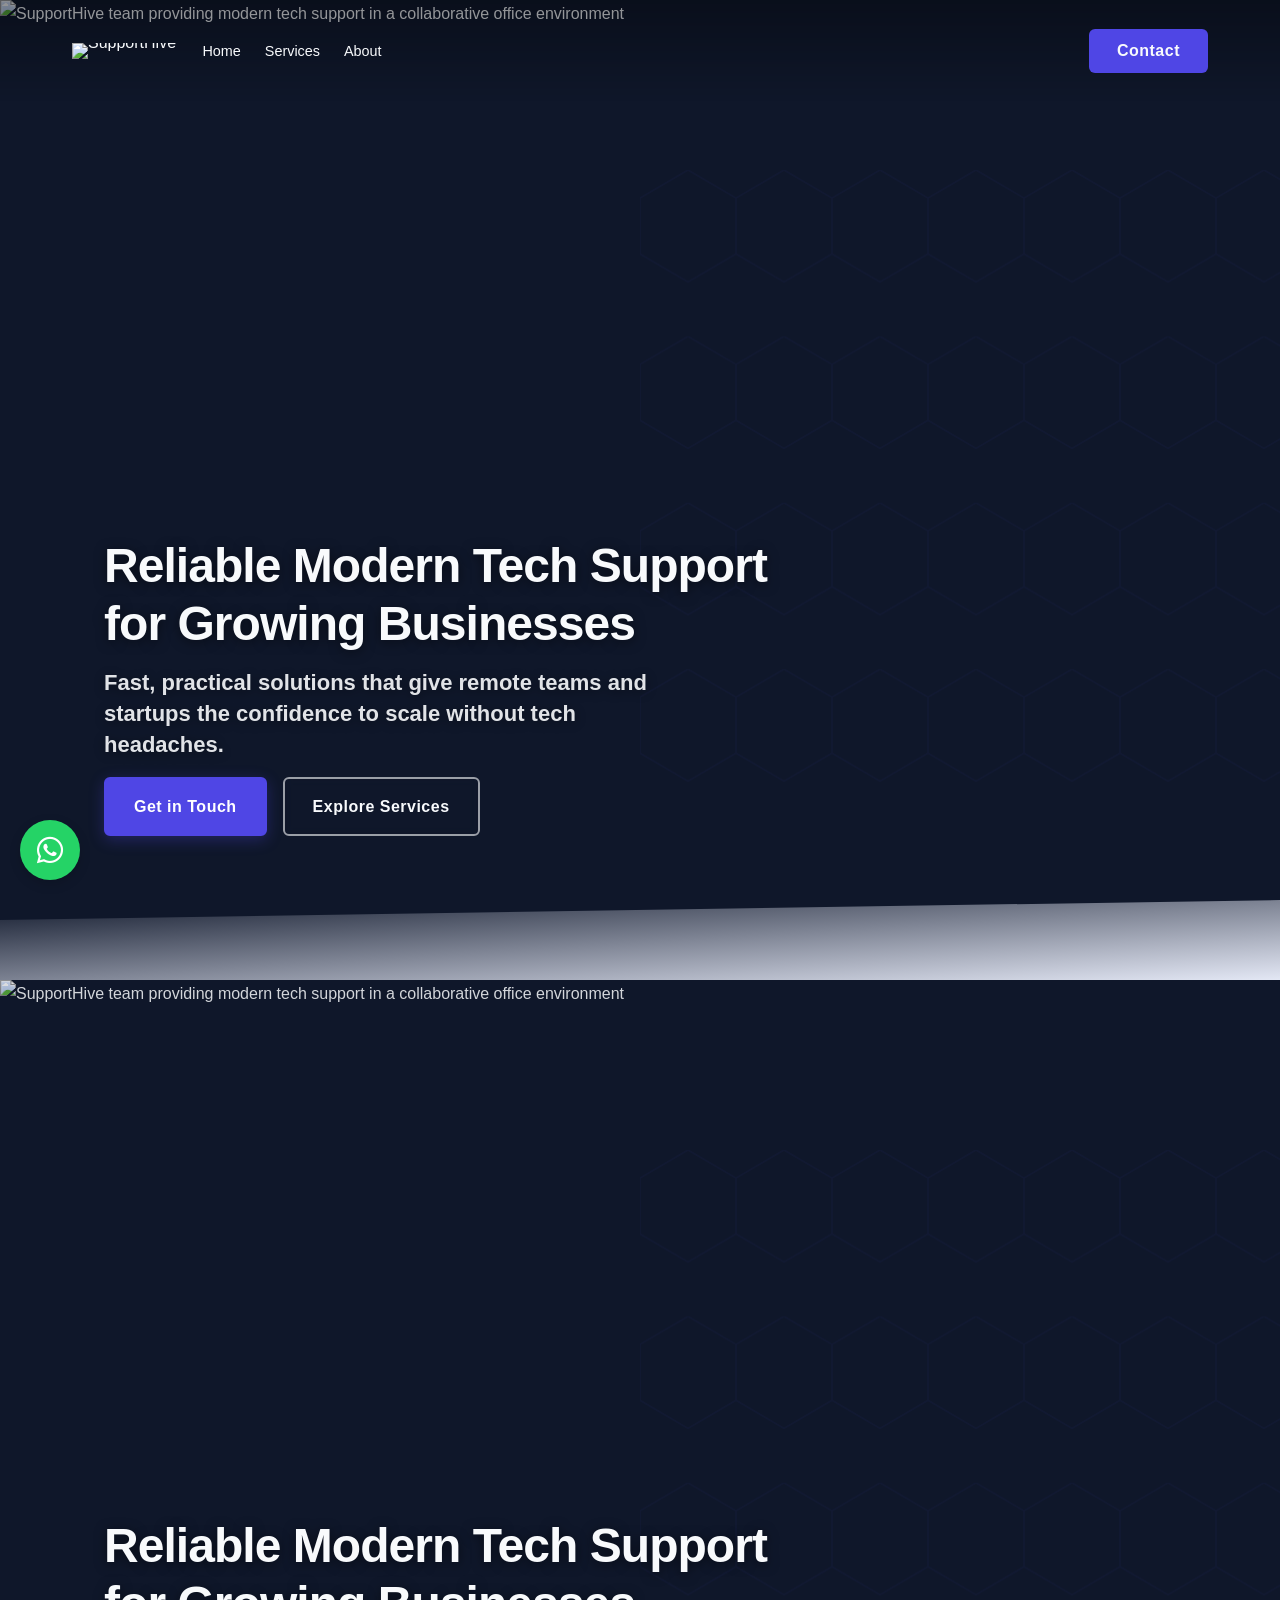
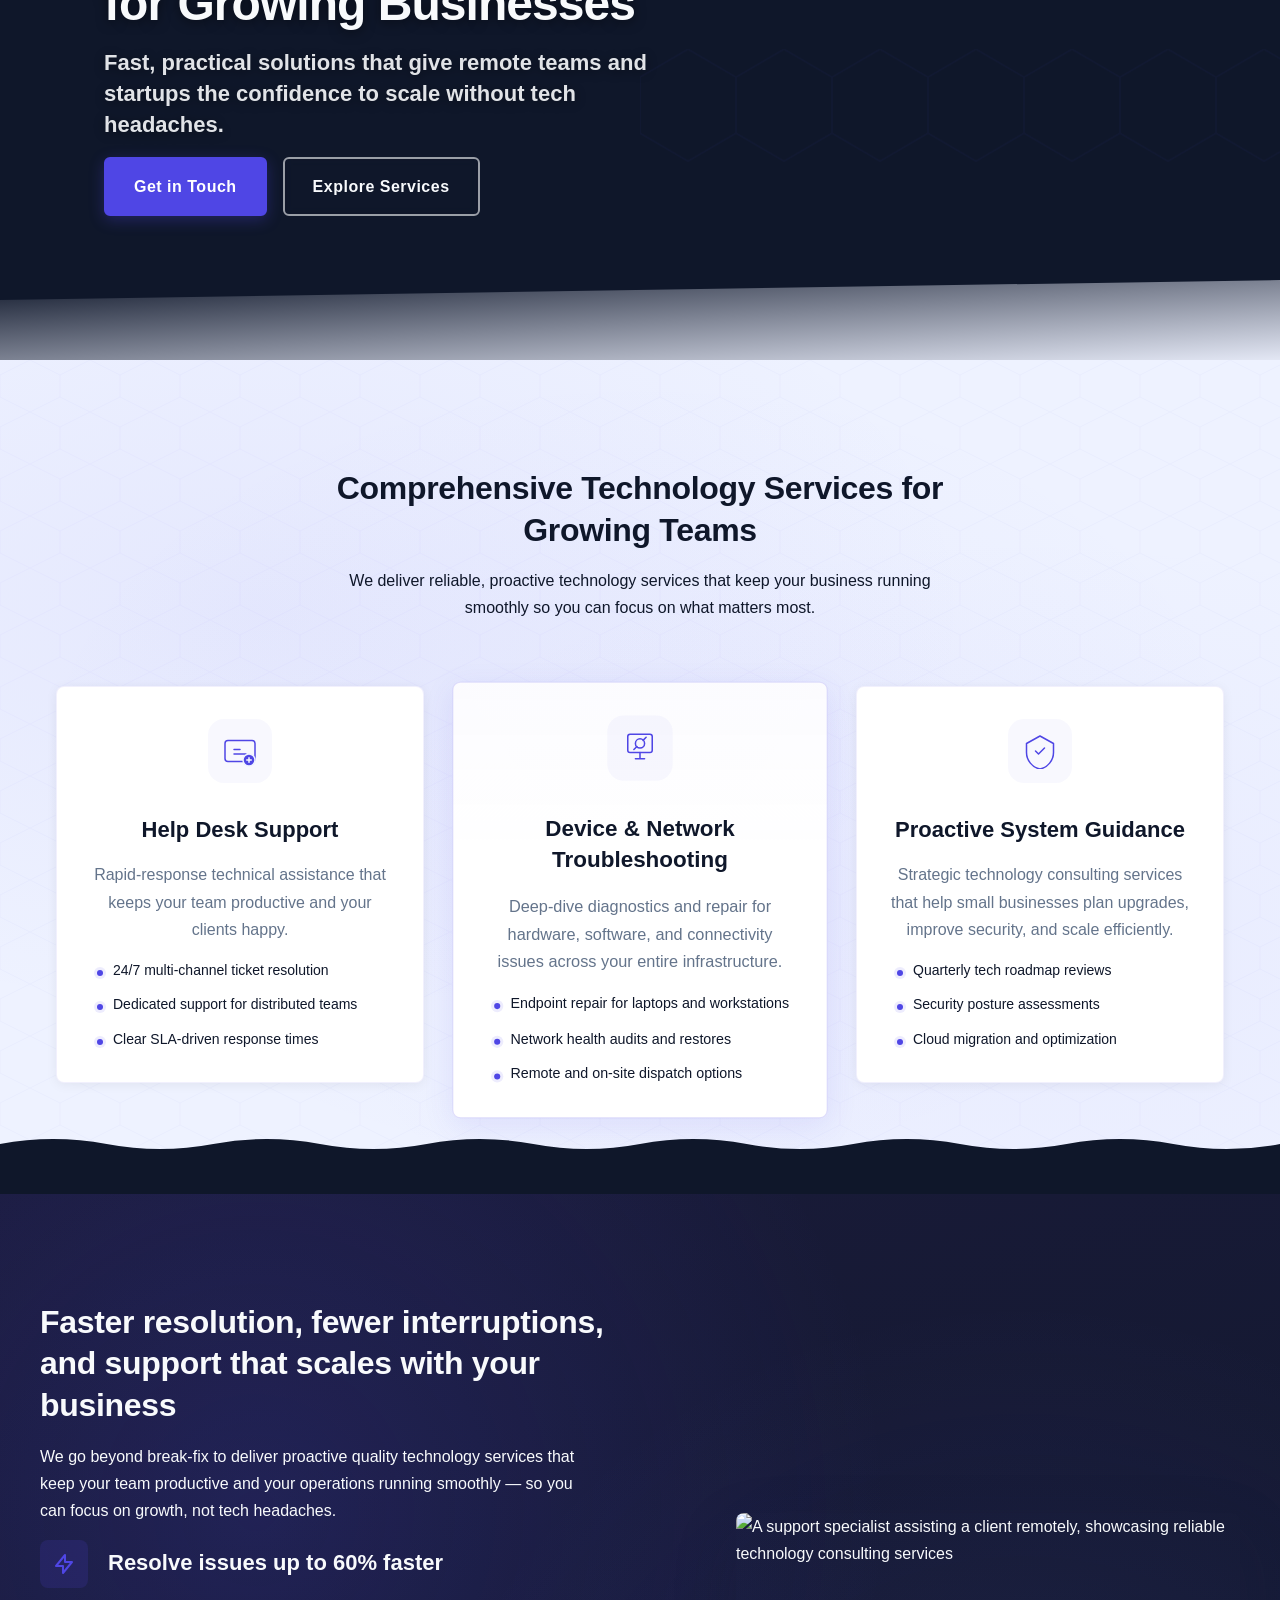
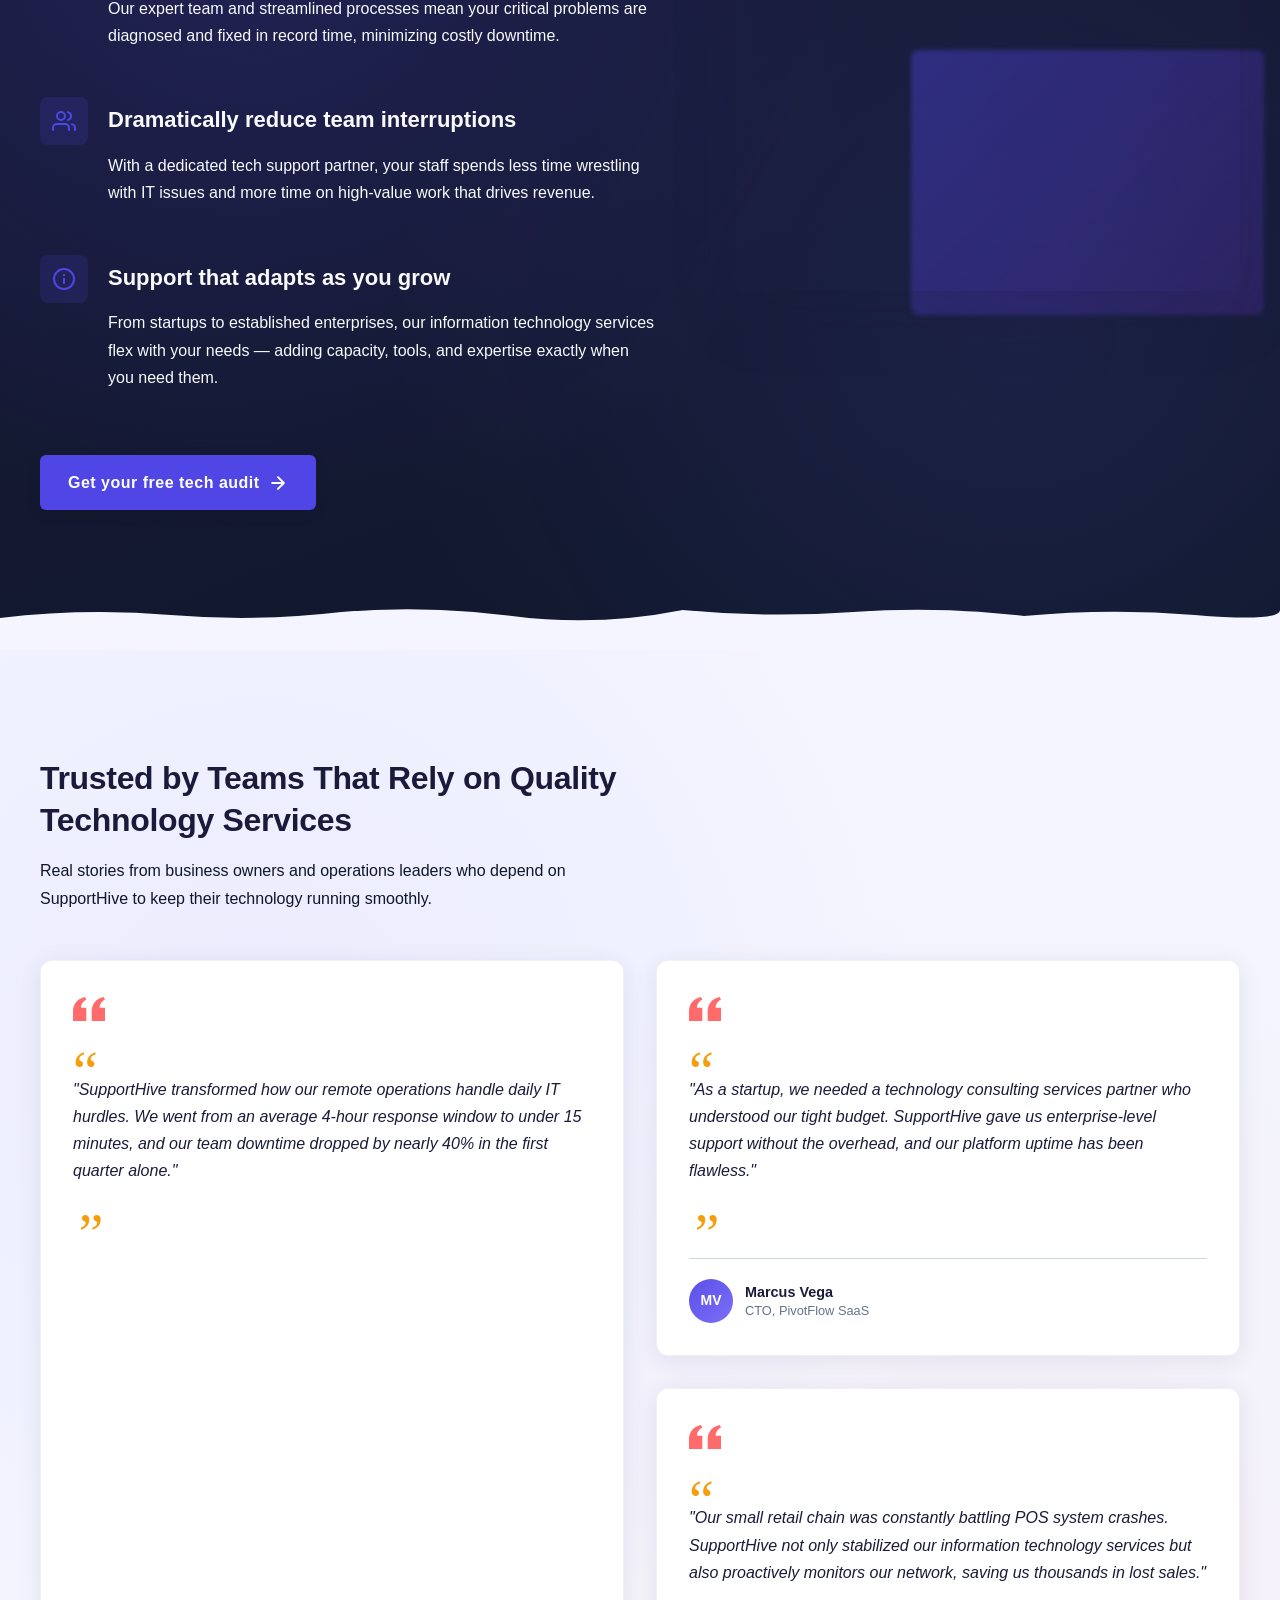
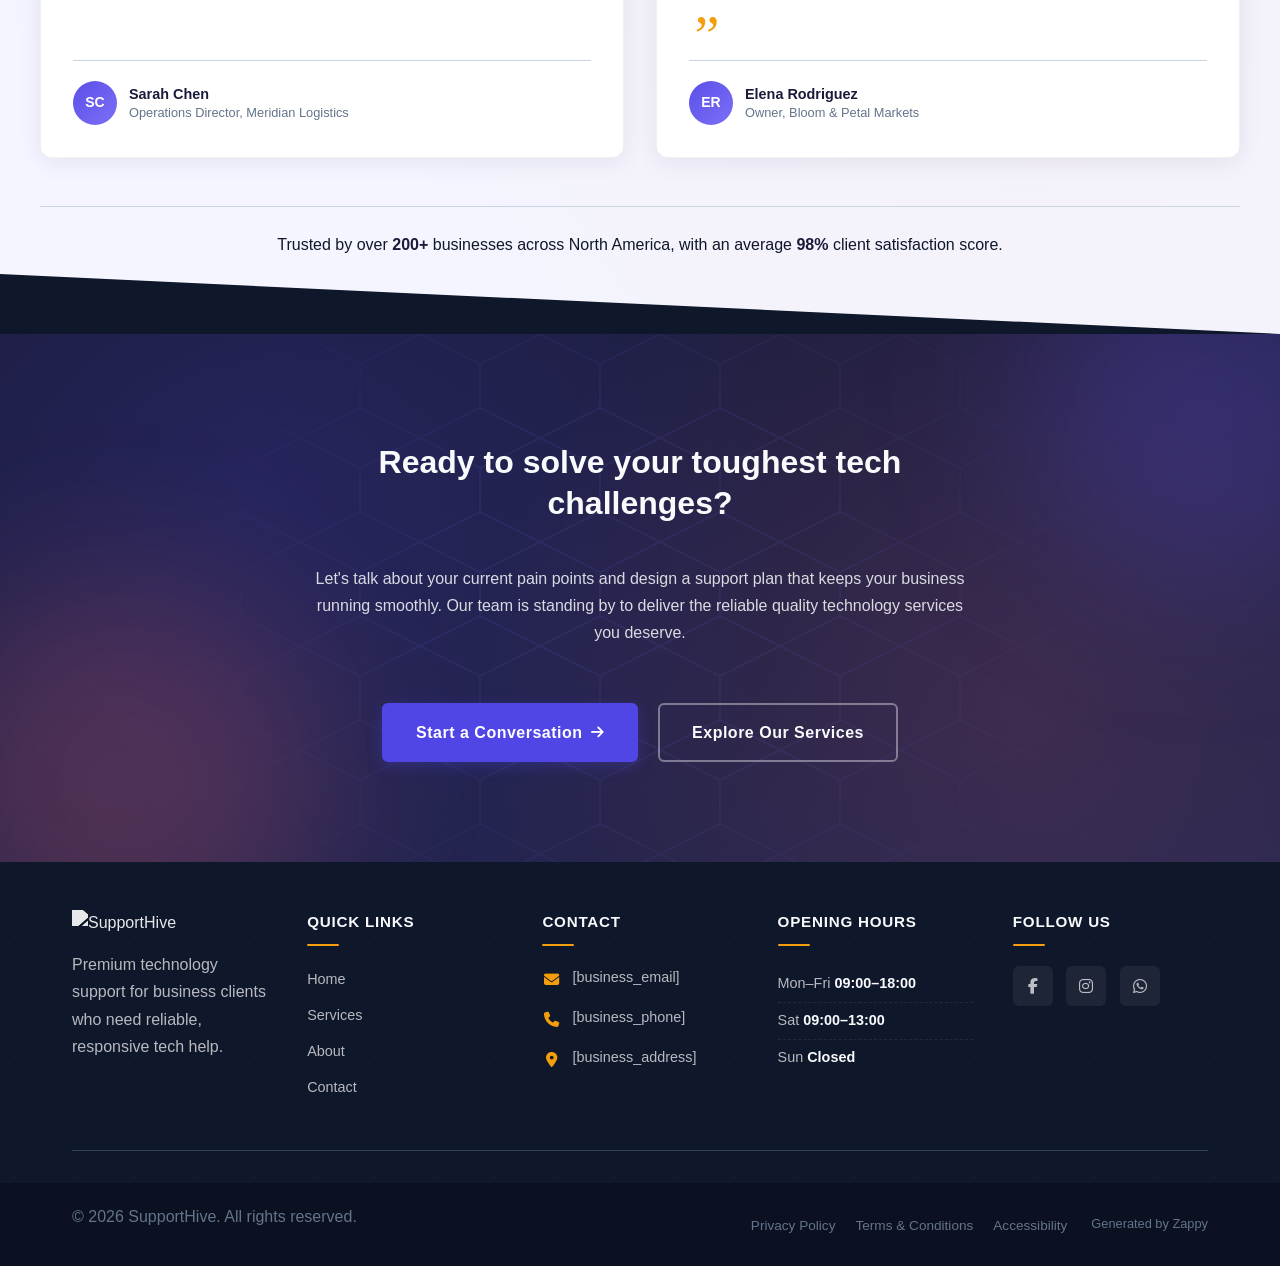
==== commit 68a3d505: "Background sync: Progressive GitHub Sync" ====
--- a/index.html
+++ b/index.html
@@ -813,14 +813,14 @@
 </script>
   
   <main id="main">
-    <section data-band-index="0" class="home-hero-section" data-layout-spec="Home-hero" data-hero-type="fullscreen-scrim">
+    <section data-band-index="0" class="home-hero-section" data-layout-spec="Home-hero" data-hero-type="fullscreen-scrim" id="zappy-section-1781079076573-8603" data-zappy-bg-type="image" data-zappy-bg-color="" data-zappy-bg-image="assets/site-home-hero-image-1.webp" data-zappy-bg-overlay-color="#0f172a" data-zappy-bg-overlay-opacity="90" data-zappy-bg-video-type="" data-zappy-bg-video-url="">
   <!-- Background Image -->
   <div class="home-hero-section__bg-wrapper">
     <img loading="eager" fetchpriority="high" data-hero-bg="true" data-placeholder="home-hero-image-1" data-context="A modern, bright collaborative technology support environment: diverse professionals working together across laptops, tablets, and video calls in a refined hybrid office setting with abstract signal-wave light effects and a subtle honeycomb texture integrated into the scene." width="1200" height="600" src="/assets/site-home-hero-image-1.webp" alt="SupportHive team providing modern tech support in a collaborative office environment" class="home-hero-section__bg-img">
   </div>
 
   <!-- Scrim Overlay for text legibility -->
-  <div class="home-hero-section__scrim" aria-hidden="true"></div>
+  <div class="home-hero-section__scrim" aria-hidden="true" style="opacity: 1"></div>
 
   <!-- Decorative Motifs -->
   <div class="home-hero-section__decor" aria-hidden="true">
@@ -849,6 +849,49 @@
     <svg viewBox="0 0 1200 80" preserveAspectRatio="none" xmlns="http://www.w3.org/2000/svg">
       <defs>
         <linearGradient id="heroFade" x1="0%" y1="0%" x2="100%" y2="100%">
+          <stop offset="0%" stop-color="var(--bg-dark)" stop-opacity="1"></stop>
+          <stop offset="100%" stop-color="var(--bg-light)" stop-opacity="0.95"></stop>
+        </linearGradient>
+      </defs>
+      <polygon points="0,80 0,20 1200,0 1200,80" fill="url(#heroFade)"></polygon>
+    </svg>
+  </div>
+</section><section data-band-index="0" class="home-hero-section" data-layout-spec="Home-hero" data-hero-type="fullscreen-scrim" id="section-1781079045682-30go6n9i3">
+  <!-- Background Image -->
+  <div class="home-hero-section__bg-wrapper">
+    <img loading="eager" fetchpriority="high" data-hero-bg="true" data-placeholder="home-hero-image-1" data-context="A modern, bright collaborative technology support environment: diverse professionals working together across laptops, tablets, and video calls in a refined hybrid office setting with abstract signal-wave light effects and a subtle honeycomb texture integrated into the scene." width="1200" height="600" src="/assets/site-home-hero-image-1.webp" alt="SupportHive team providing modern tech support in a collaborative office environment" class="home-hero-section__bg-img">
+  </div>
+
+  <!-- Scrim Overlay for text legibility -->
+  <div class="home-hero-section__scrim" aria-hidden="true"></div>
+
+  <!-- Decorative Motifs -->
+  <div class="home-hero-section__decor" aria-hidden="true">
+    <svg viewBox="0 0 400 400" class="home-hero-section__hex-grid" data-no-icon-edit="true">
+      <pattern id="hex-pattern-dup-1781079045682-0" x="0" y="0" width="60" height="104" patternUnits="userSpaceOnUse">
+        <path d="M30 0 L60 17.5 L60 52.5 L30 70 L0 52.5 L0 17.5 Z" fill="none" stroke="var(--primary)" stroke-width="1" opacity="0.08"></path>
+      </pattern>
+      <rect width="100%" height="100%" fill="url(#hex-pattern)"></rect>
+    </svg>
+  </div>
+
+  <!-- Text Overlay Group -->
+  <div class="home-hero-section__overlay">
+    <div class="home-hero-section__content">
+      <h1 class="home-hero-section__headline">Reliable Modern Tech Support for Growing Businesses</h1>
+      <h3 class="home-hero-section__subtitle">Fast, practical solutions that give remote teams and startups the confidence to scale without tech headaches.</h3>
+      <div class="home-hero-section__ctas">
+        <a href="/contact" class="home-hero-section__cta home-hero-section__cta--primary">Get in Touch</a>
+        <a href="/services" class="home-hero-section__cta home-hero-section__cta--secondary">Explore Services</a>
+      </div>
+    </div>
+  </div>
+
+  <!-- Bottom Divider -->
+  <div class="home-hero-section__divider-wrapper" aria-hidden="true" data-no-icon-edit="true">
+    <svg viewBox="0 0 1200 80" preserveAspectRatio="none" xmlns="http://www.w3.org/2000/svg">
+      <defs>
+        <linearGradient id="heroFade-dup-1781079045682-1" x1="0%" y1="0%" x2="100%" y2="100%">
           <stop offset="0%" stop-color="var(--bg-dark)" stop-opacity="1"></stop>
           <stop offset="100%" stop-color="var(--bg-light)" stop-opacity="0.95"></stop>
         </linearGradient>
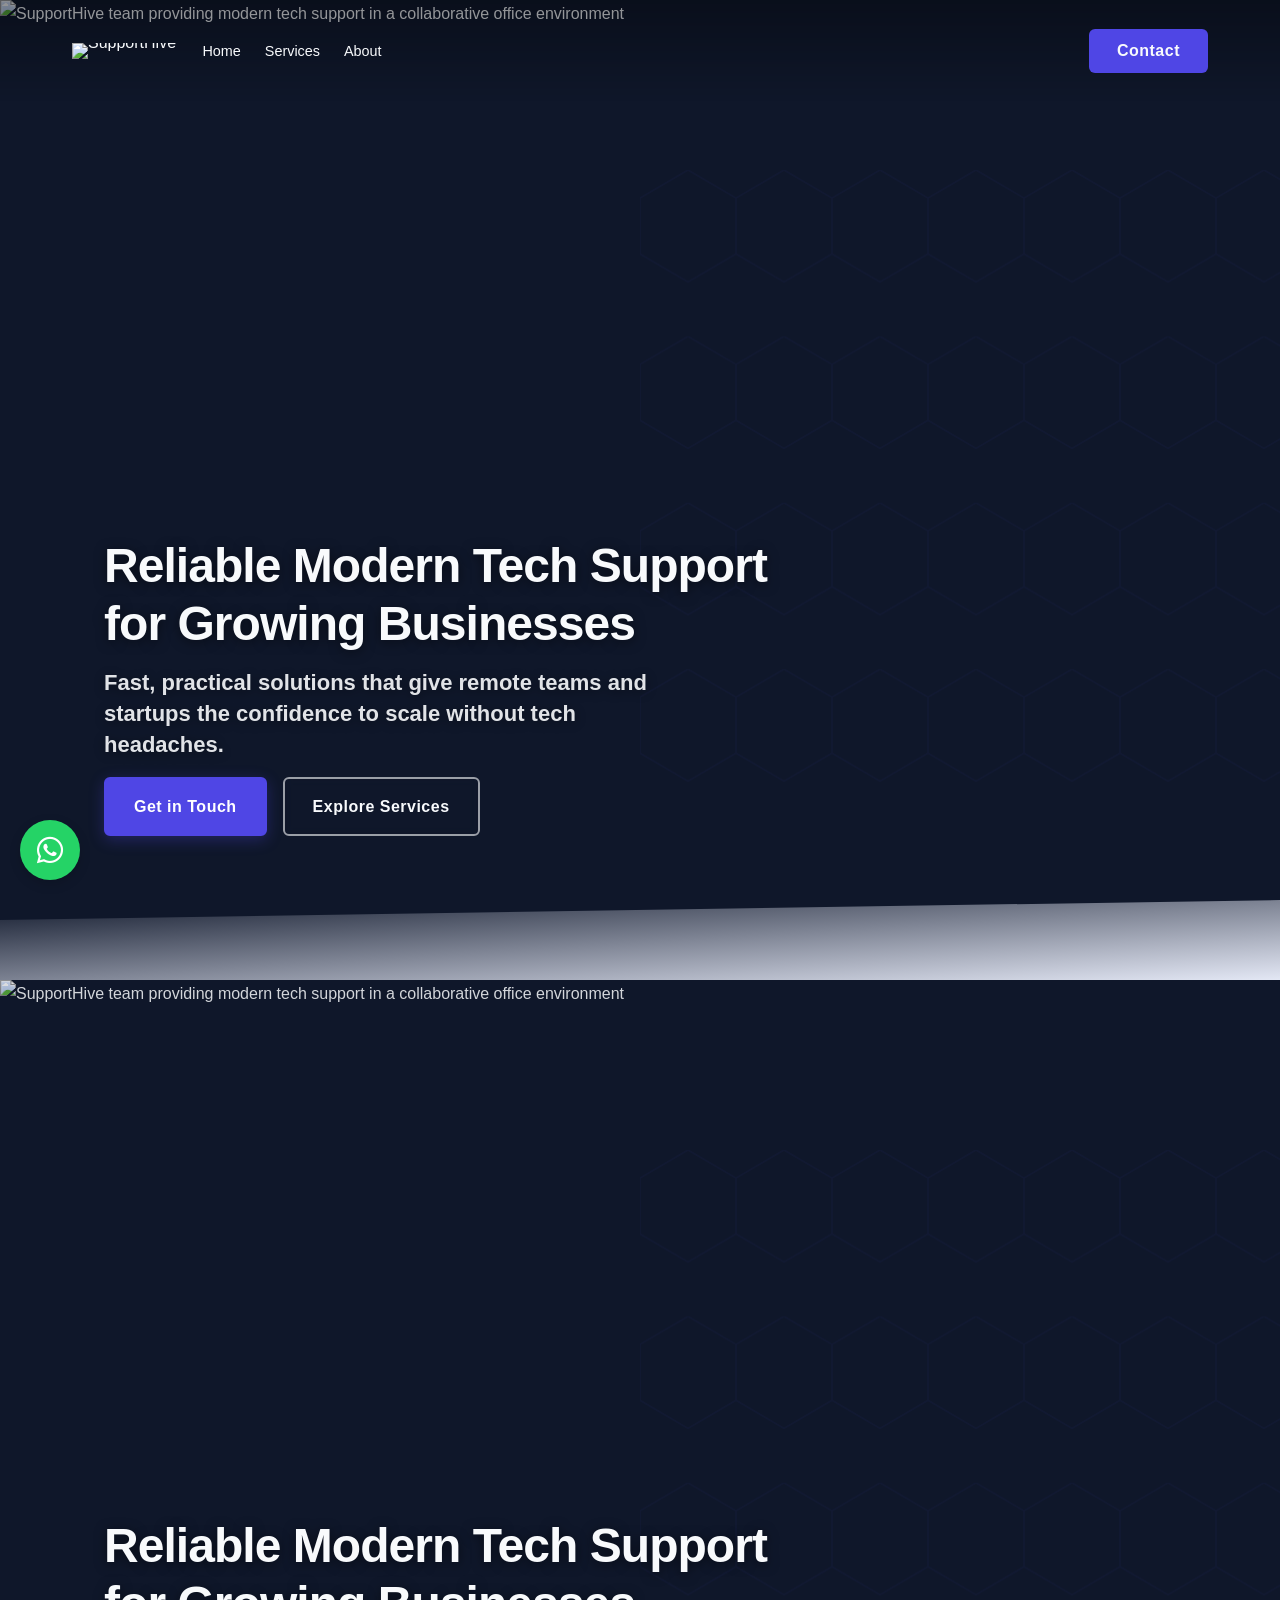
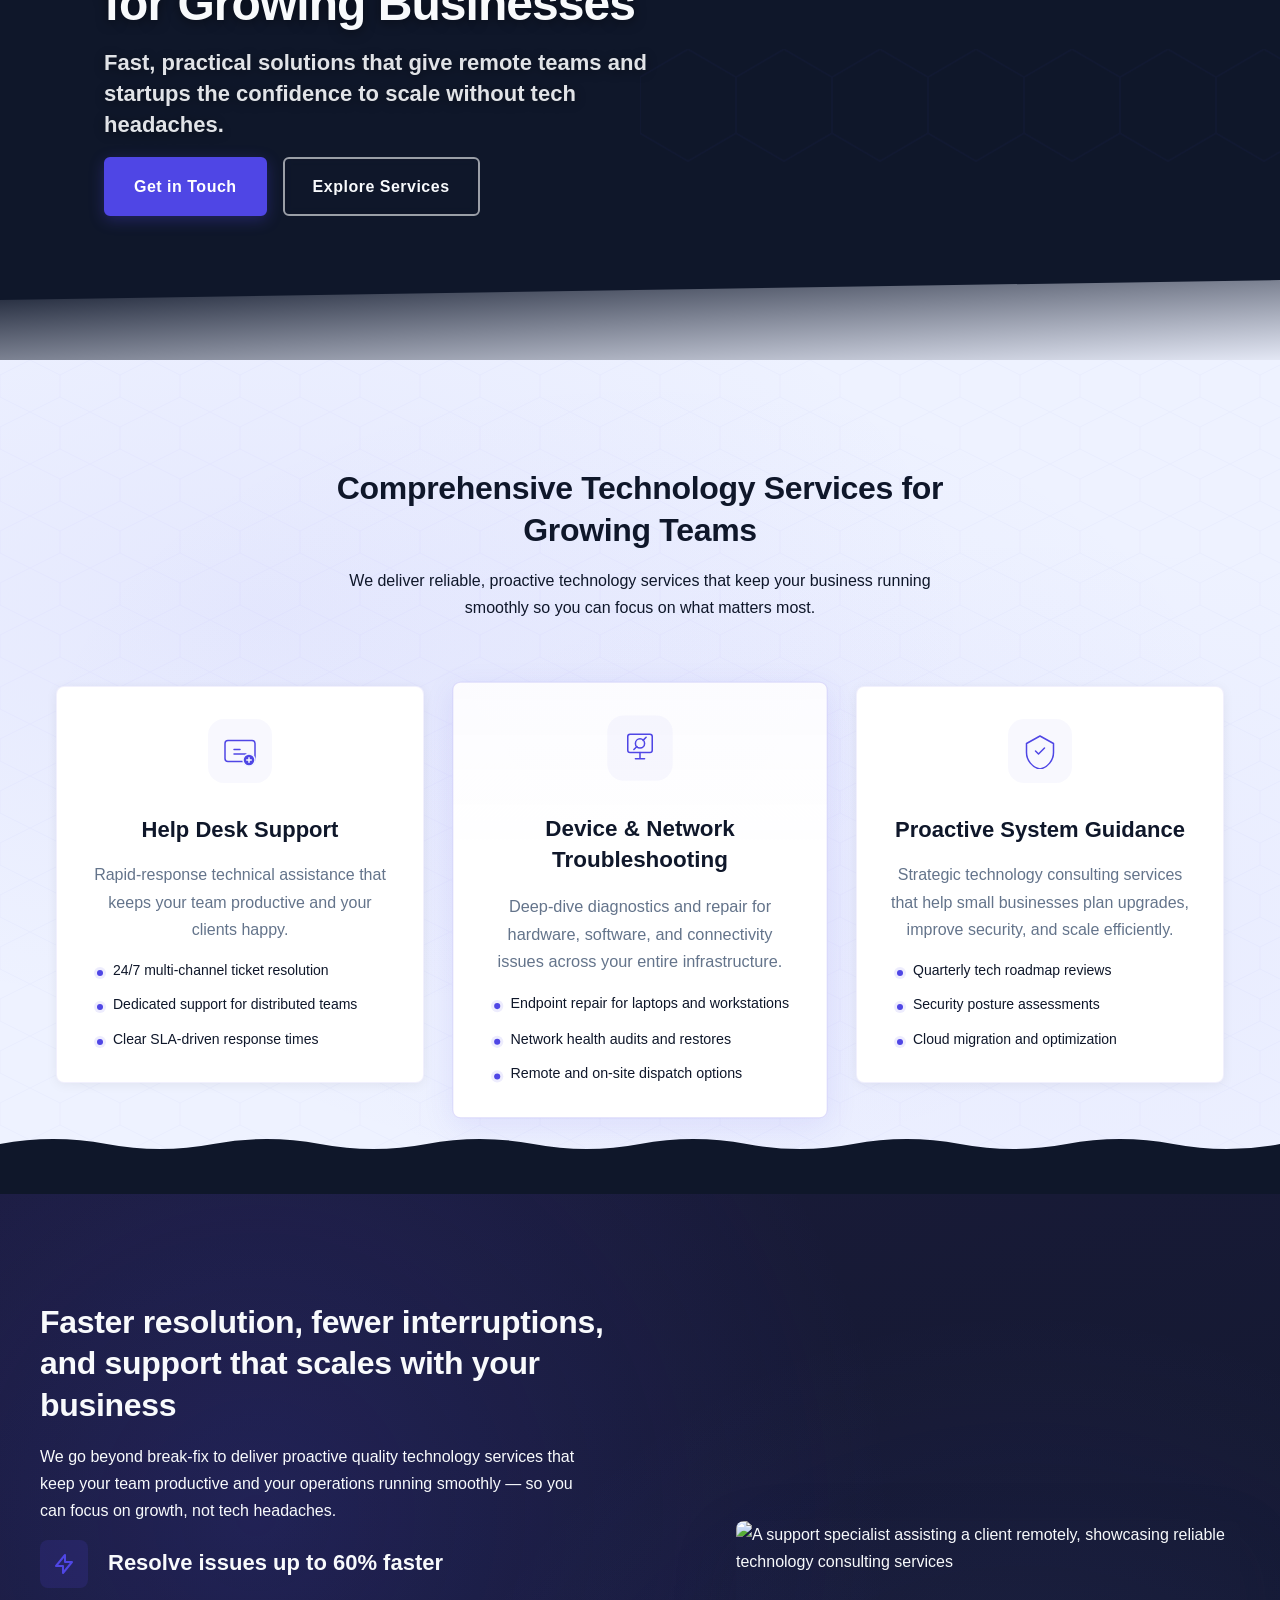
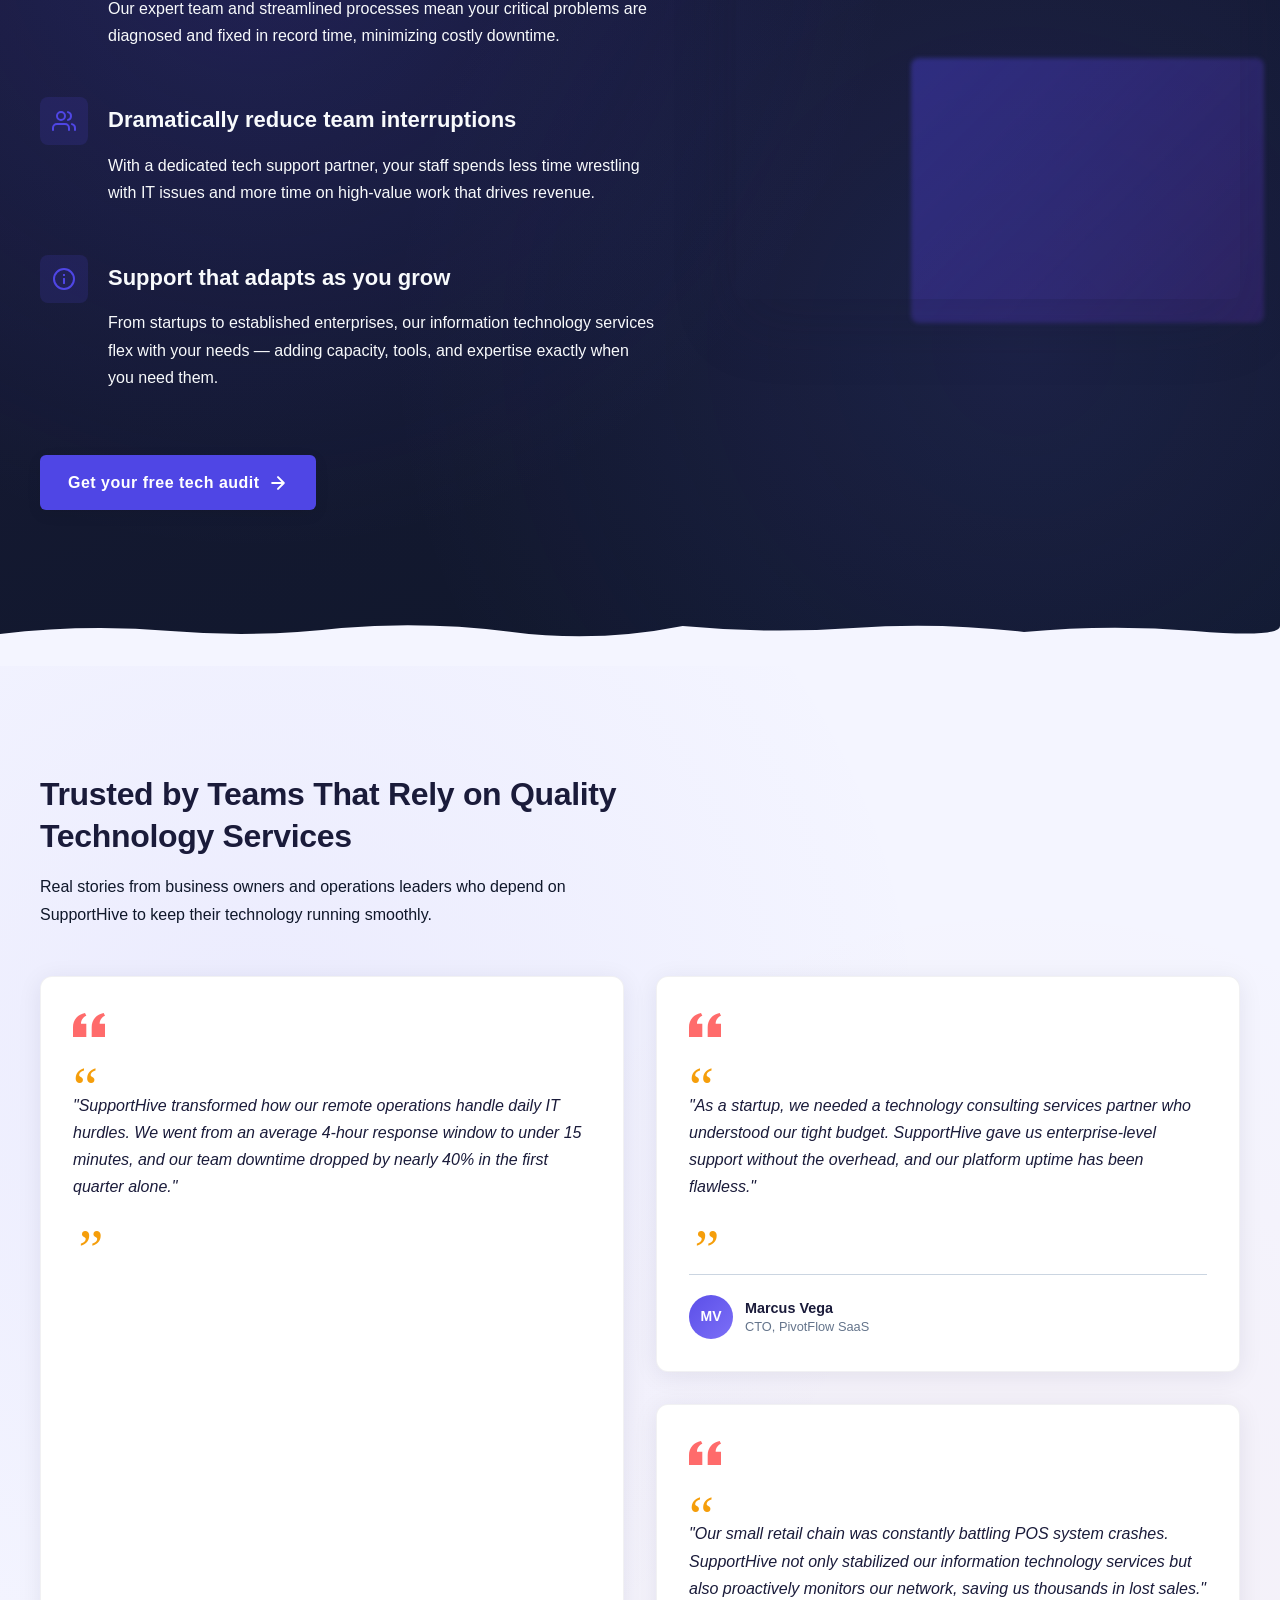
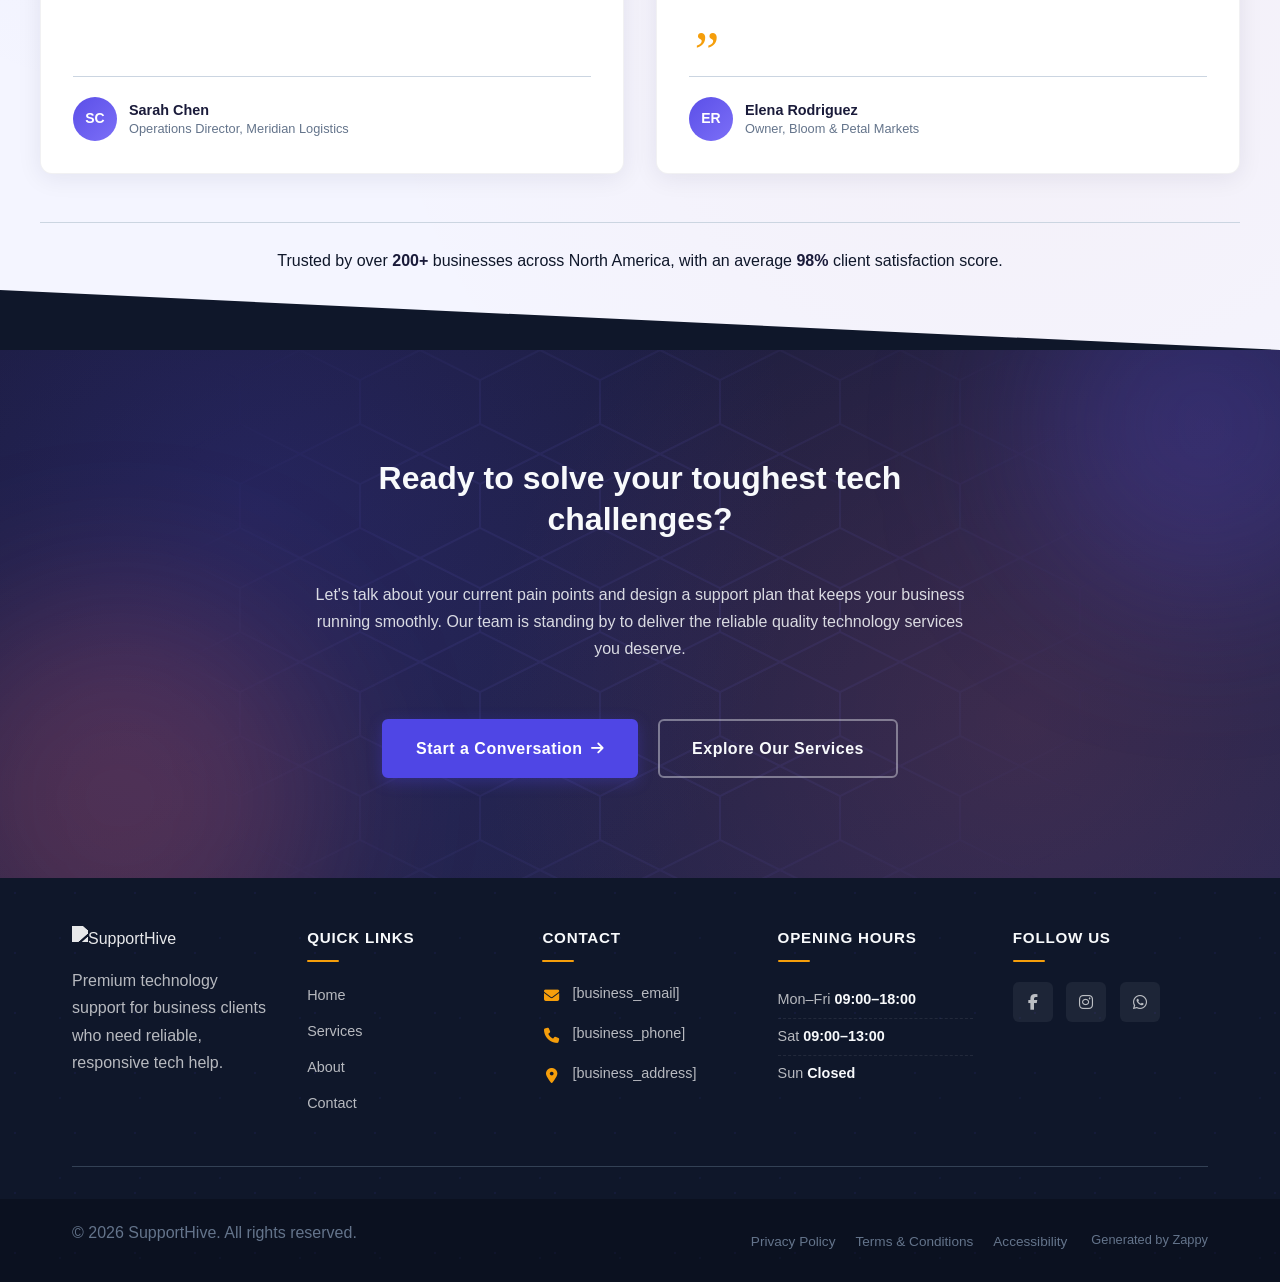
==== commit 92f0e0d3: "Incremental sync: 1 page(s) — update_alignment" ====
--- a/index.html
+++ b/index.html
@@ -979,16 +979,16 @@
   </div>
 </section>
 
-<section data-band-index="2" class="home-benefits-section" data-layout-spec="Home-benefits" data-section-type="benefits" data-bg="dark">
+<section data-band-index="2" class="home-benefits-section" data-layout-spec="Home-benefits" data-section-type="benefits" data-bg="dark" id="home-benefits-section">
   <div class="home-benefits-section__container">
     <!-- START Column: Content -->
     <div class="home-benefits-section__content">
       <h2 class="home-benefits-section__heading">Faster resolution, fewer interruptions, and support that scales with your business</h2>
-      <p class="home-benefits-section__lead">We go beyond break-fix to deliver proactive quality technology services that keep your team productive and your operations running smoothly — so you can focus on growth, not tech headaches.</p>
+      <p class="home-benefits-section__lead" style="color: rgb(248, 250, 252) !important; text-align: left; outline: currentcolor;">We go beyond break-fix to deliver proactive quality technology services that keep your team productive and your operations running smoothly — so you can focus on growth, not tech headaches.</p>
       
       <div class="home-benefits-section__values">
         <!-- Value Point 1 -->
-        <div class="home-benefits-section__value-item">
+        <div class="home-benefits-section__value-item" data-grid-item-index="0">
           <div class="home-benefits-section__value-icon" aria-hidden="true">
             <svg data-element-type="icon" data-icon-type="svg" width="24" height="24" viewBox="0 0 24 24" fill="none" xmlns="http://www.w3.org/2000/svg">
               <path d="M13 10V3L4 14H11V21L20 10H13Z" stroke="currentColor" stroke-width="2" stroke-linecap="round" stroke-linejoin="round"></path>
@@ -996,12 +996,12 @@
           </div>
           <div class="home-benefits-section__value-text">
             <h3 class="home-benefits-section__value-title">Resolve issues up to 60% faster</h3>
-            <p class="home-benefits-section__value-desc">Our expert team and streamlined processes mean your critical problems are diagnosed and fixed in record time, minimizing costly downtime.</p>
+            <p class="home-benefits-section__value-desc" style="color: rgb(248, 250, 252) !important;">Our expert team and streamlined processes mean your critical problems are diagnosed and fixed in record time, minimizing costly downtime.</p>
           </div>
         </div>
         
         <!-- Value Point 2 -->
-        <div class="home-benefits-section__value-item">
+        <div class="home-benefits-section__value-item" data-grid-item-index="1">
           <div class="home-benefits-section__value-icon" aria-hidden="true">
             <svg data-element-type="icon" data-icon-type="svg" width="24" height="24" viewBox="0 0 24 24" fill="none" xmlns="http://www.w3.org/2000/svg">
               <path d="M17 21V19C17 16.7909 15.2091 15 13 15H5C2.79086 15 1 16.7909 1 19V21M23 21V19C22.9986 17.1771 21.765 15.5857 20 15.13M16 3.13C17.7699 3.58317 19.0078 5.17764 19.0078 7.005C19.0078 8.83236 17.7699 10.4268 16 10.88M13 7C13 9.20914 11.2091 11 9 11C6.79086 11 5 9.20914 5 7C5 4.79086 6.79086 3 9 3C11.2091 3 13 4.79086 13 7Z" stroke="currentColor" stroke-width="2" stroke-linecap="round" stroke-linejoin="round"></path>
@@ -1009,12 +1009,12 @@
           </div>
           <div class="home-benefits-section__value-text">
             <h3 class="home-benefits-section__value-title">Dramatically reduce team interruptions</h3>
-            <p class="home-benefits-section__value-desc">With a dedicated tech support partner, your staff spends less time wrestling with IT issues and more time on high-value work that drives revenue.</p>
+            <p class="home-benefits-section__value-desc" style="color: rgb(248, 250, 252) !important;">With a dedicated tech support partner, your staff spends less time wrestling with IT issues and more time on high-value work that drives revenue.</p>
           </div>
         </div>
         
         <!-- Value Point 3 -->
-        <div class="home-benefits-section__value-item">
+        <div class="home-benefits-section__value-item" data-grid-item-index="2">
           <div class="home-benefits-section__value-icon" aria-hidden="true">
             <svg data-element-type="icon" data-icon-type="svg" width="24" height="24" viewBox="0 0 24 24" fill="none" xmlns="http://www.w3.org/2000/svg">
               <path d="M12 16V12M12 8H12.01M22 12C22 17.5228 17.5228 22 12 22C6.47715 22 2 17.5228 2 12C2 6.47715 6.47715 2 12 2C17.5228 2 22 6.47715 22 12Z" stroke="currentColor" stroke-width="2" stroke-linecap="round" stroke-linejoin="round"></path>
@@ -1023,23 +1023,23 @@
           </div>
           <div class="home-benefits-section__value-text">
             <h3 class="home-benefits-section__value-title">Support that adapts as you grow</h3>
-            <p class="home-benefits-section__value-desc">From startups to established enterprises, our information technology services flex with your needs — adding capacity, tools, and expertise exactly when you need them.</p>
+            <p class="home-benefits-section__value-desc" style="color: rgb(248, 250, 252) !important;">From startups to established enterprises, our information technology services flex with your needs — adding capacity, tools, and expertise exactly when you need them.</p>
           </div>
         </div>
       </div>
       
-      <a href="/contact" class="home-benefits-section__cta">
+      <p><a href="/contact" class="home-benefits-section__cta">
         <span>Get your free tech audit</span>
         <svg data-element-type="icon" data-icon-type="svg" width="20" height="20" viewBox="0 0 20 20" fill="none" xmlns="http://www.w3.org/2000/svg">
           <path d="M4.16699 10H15.8337M15.8337 10L10.0003 4.16669M15.8337 10L10.0003 15.8334" stroke="currentColor" stroke-width="2" stroke-linecap="round" stroke-linejoin="round"></path>
         </svg>
       </a>
-    </div>
+    </p></div>
 
     <!-- END Column: Visual Composition -->
     <div class="home-benefits-section__visual">
       <div class="home-benefits-section__image-wrapper">
-        <img loading="lazy" decoding="async" data-placeholder="home-benefits-image-1" data-context="A friendly female tech support specialist in a modern, softly lit home office, smiling while remotely assisting a client on her laptop screen. The screen shows a collaborative troubleshooting session with code and diagnostic charts visible. Warm, professional atmosphere with a subtle indigo glow from the monitor." width="600" height="400" src="/assets/site-home-benefits-image-1.webp" alt="A support specialist assisting a client remotely, showcasing reliable technology consulting services" class="home-benefits-section__image">
+        <img loading="lazy" decoding="async" data-placeholder="home-benefits-image-1" data-context="A friendly female tech support specialist in a modern, softly lit home office, smiling while remotely assisting a client on her laptop screen. The screen shows a collaborative troubleshooting session with code and diagnostic charts visible. Warm, professional atmosphere with a subtle indigo glow from the monitor." width="600" height="400" src="/assets/site-home-benefits-image-1.webp" alt="A support specialist assisting a client remotely, showcasing reliable technology consulting services" class="home-benefits-section__image" data-element-type="image" data-element-id="img-1781079393772-rr7b6sxb7">
         <!-- Gradient backplate peeking from bottom-right corner -->
         <div class="home-benefits-section__backplate" aria-hidden="true"></div>
       </div>
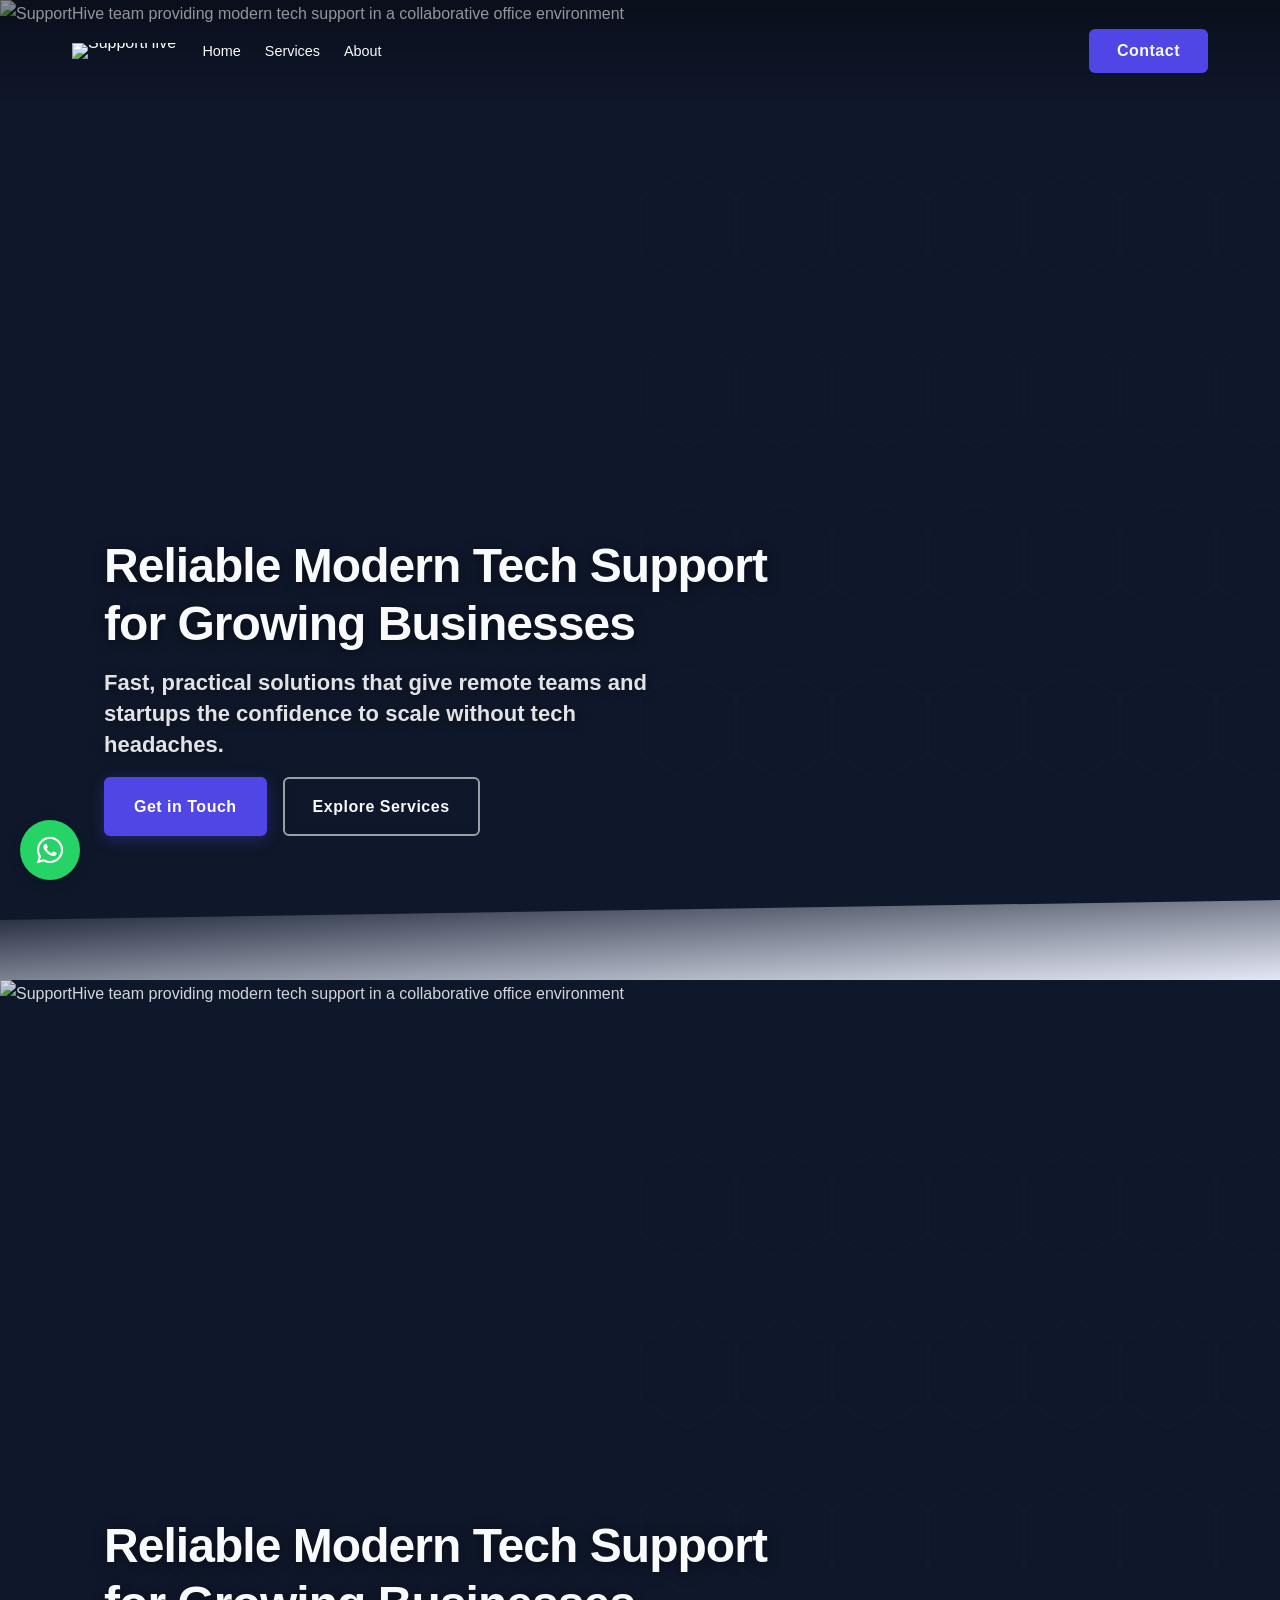
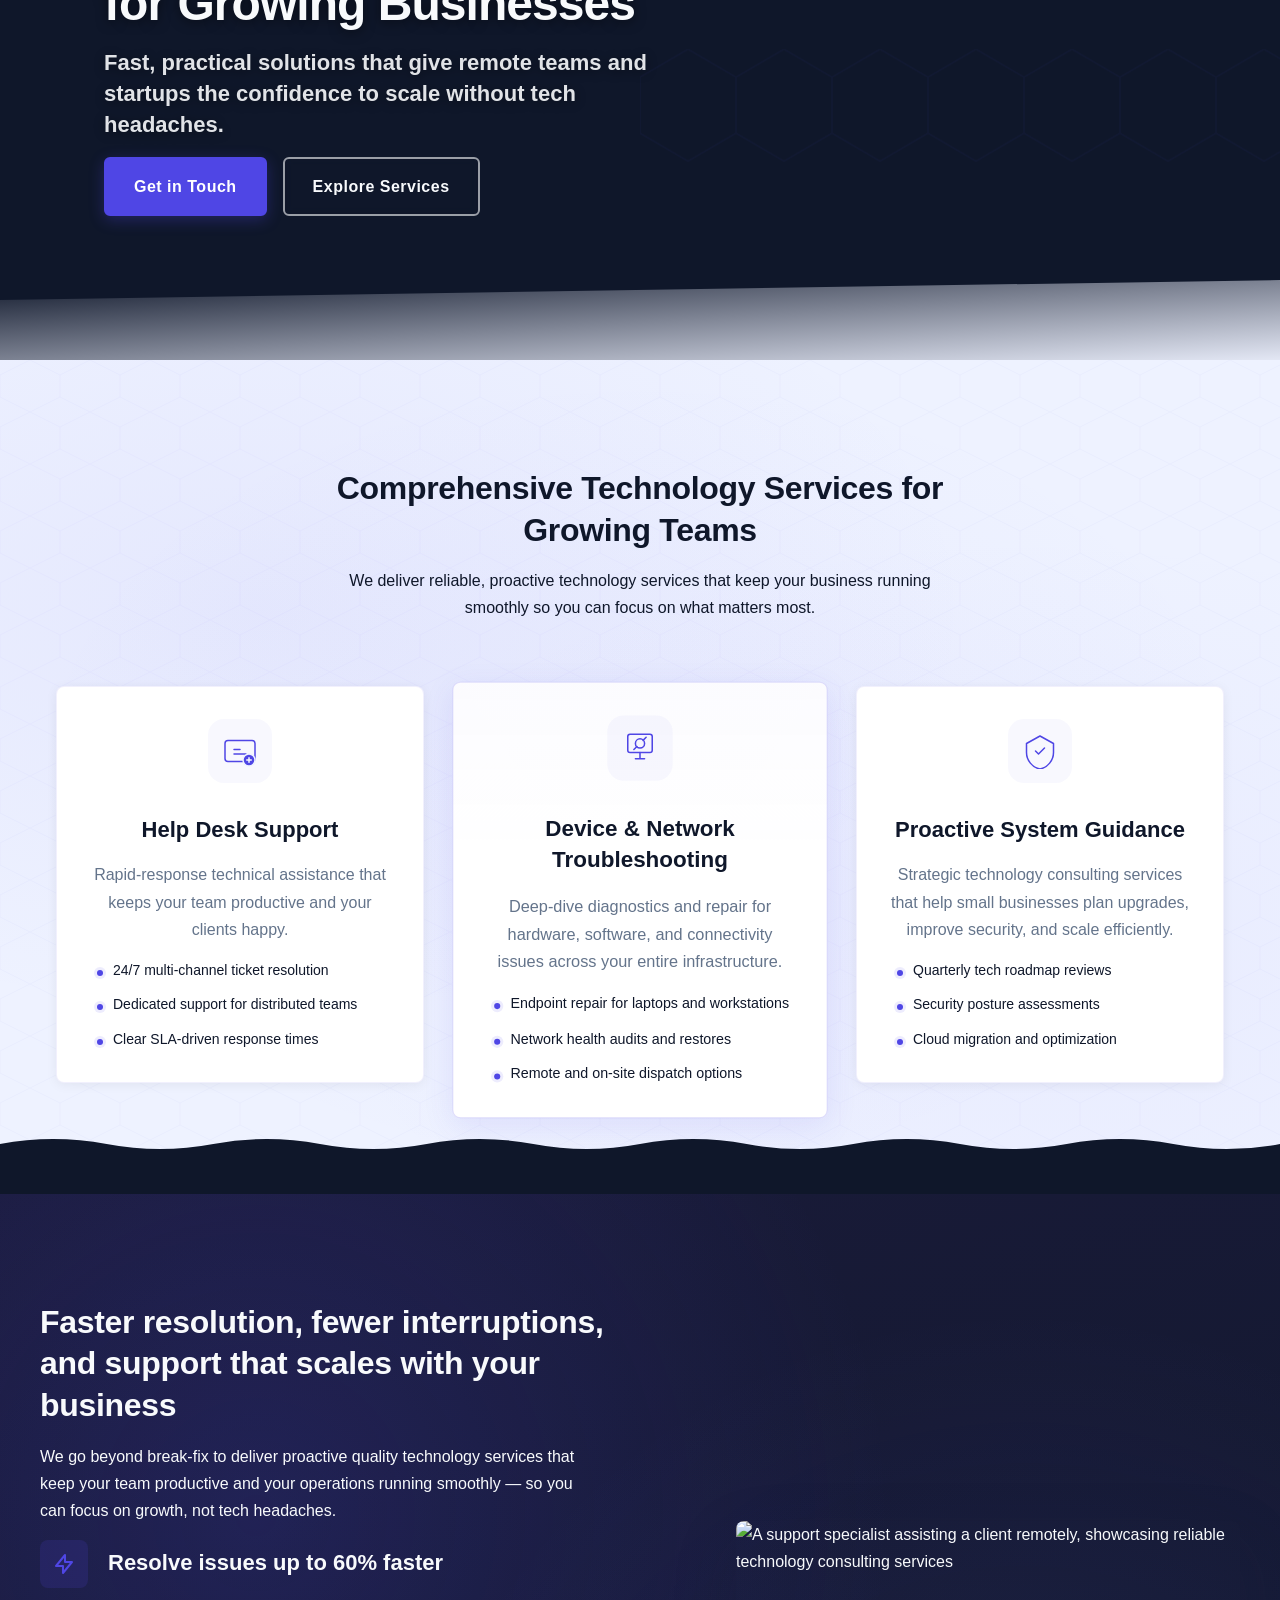
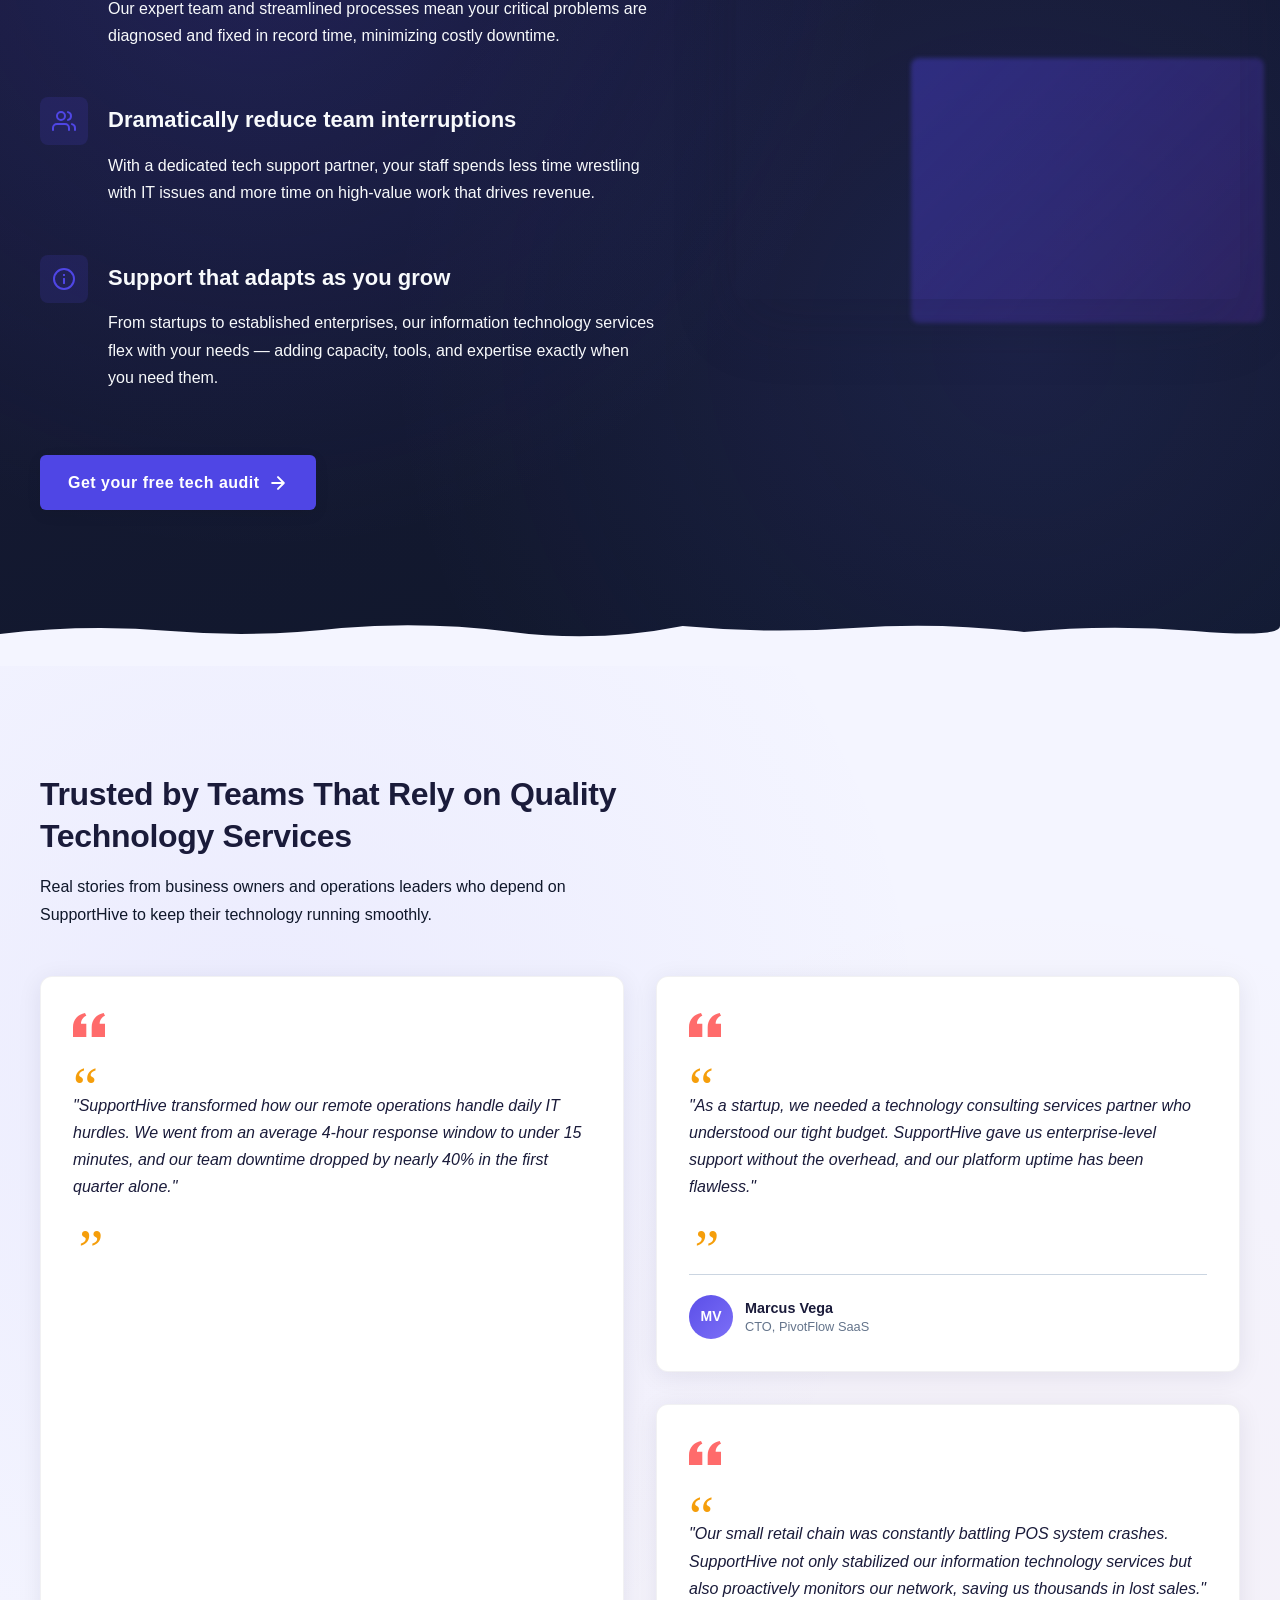
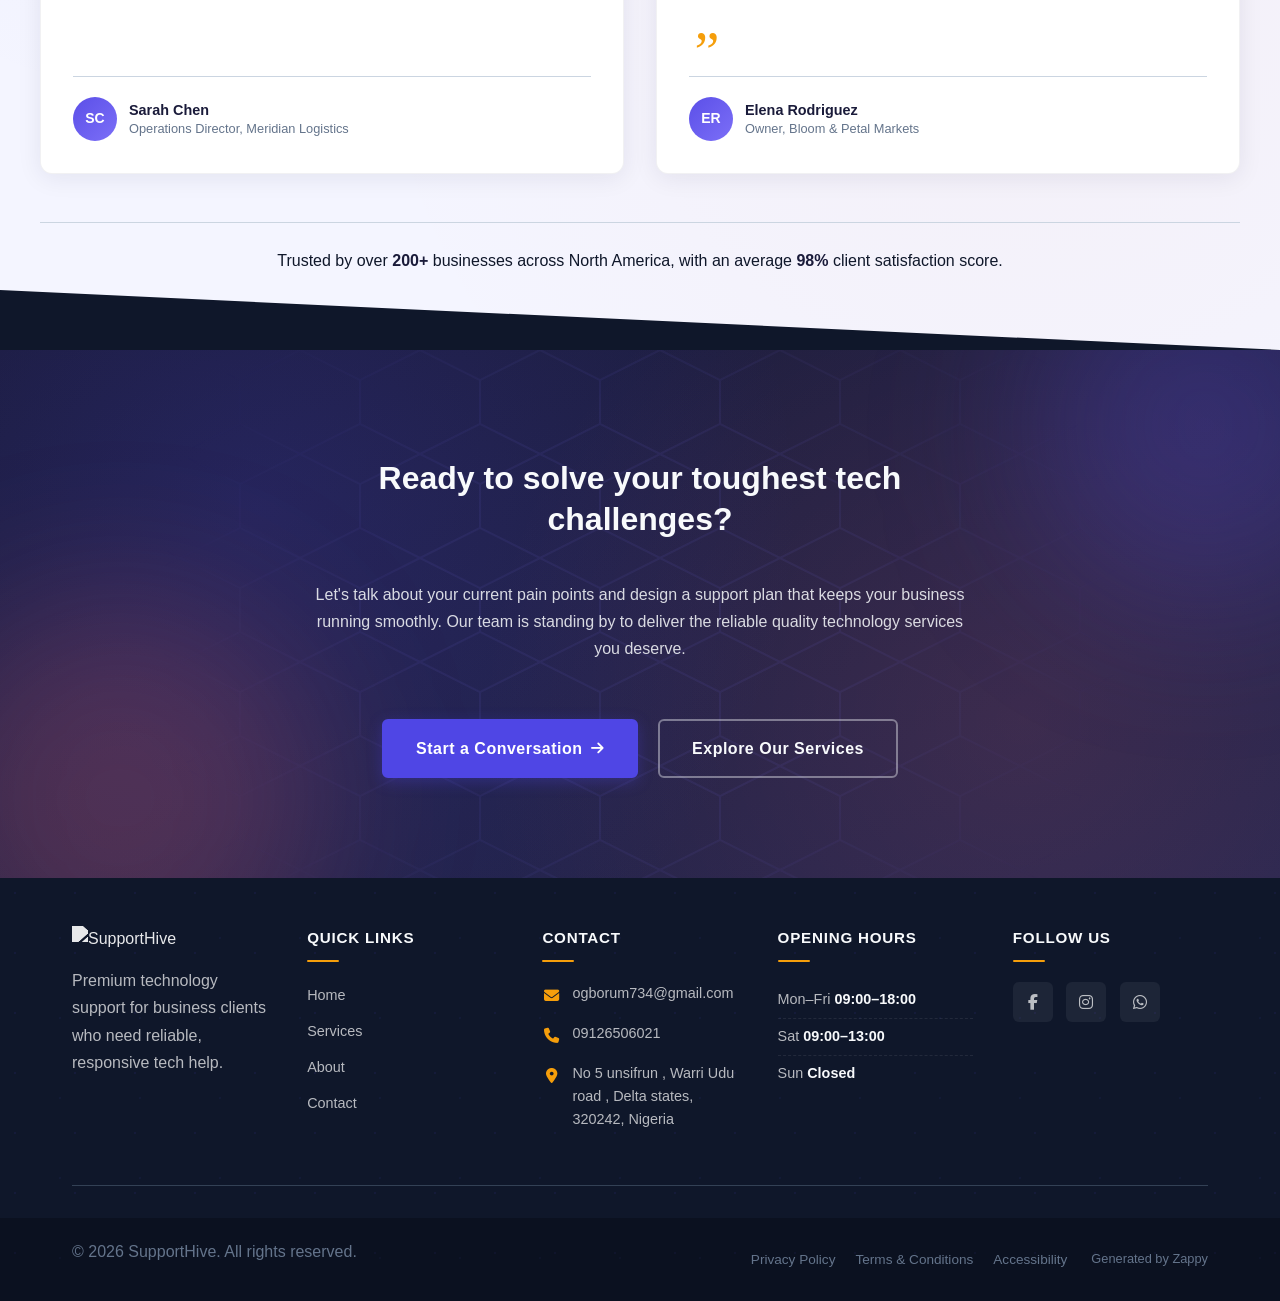
==== commit a3615a07: "Background sync: Progressive GitHub Sync" ====
--- a/index.html
+++ b/index.html
@@ -354,7 +354,7 @@
     </svg>
   </button>
   
-  <button class="phone-header-btn" data-phone="[business_phone]" aria-label="Call">
+  <button class="phone-header-btn" data-phone="09126506021" aria-label="Call">
     <svg width="20" height="20" viewBox="0 0 24 24" fill="currentColor">
       <path d="M22 16.92v3a2 2 0 0 1-2.18 2 19.79 19.79 0 0 1-8.63-3.07 19.5 19.5 0 0 1-6-6 19.79 19.79 0 0 1-3.07-8.67A2 2 0 0 1 4.11 2h3a2 2 0 0 1 2 1.72 12.84 12.84 0 0 0 .7 2.81 2 2 0 0 1-.45 2.11L8.09 9.91a16 16 0 0 0 6 6l1.27-1.27a2 2 0 0 1 2.11-.45 12.84 12.84 0 0 0 2.81.7A2 2 0 0 1 22 16.92z"></path>
     </svg>
@@ -796,7 +796,7 @@
         const phoneLinks = document.querySelectorAll('a[href^="tel:"]');
         const phoneNumber = phoneLinks.length > 0 
           ? phoneLinks[0].getAttribute('href').replace('tel:', '')
-          : '[business_phone]';
+          : '09126506021';
         
         window.location.href = 'tel:' + phoneNumber;
         console.log('[Navbar] Phone button clicked');
@@ -1188,14 +1188,14 @@
         <ul class="footer-contact">
           <li>
             <span class="contact-icon"><i class="fas fa-envelope"></i></span>
-            <span class="contact-text"><a href="mailto:[business_email]">[business_email]</a></span>
+            <span class="contact-text"><a href="mailto:ogborum734@gmail.com">ogborum734@gmail.com</a></span>
           </li>
           <li>
             <span class="contact-icon"><i class="fas fa-phone"></i></span>
-            <span class="contact-text"><a href="tel:[business_phone]">[business_phone]</a></span>
+            <span class="contact-text"><a href="tel:09126506021">09126506021</a></span>
           </li>
           <li><a href="/"><span class="contact-icon"><i class="fas fa-map-marker-alt"></i></span>
-            <span class="contact-text">[business_address]</span></a></li>
+            <span class="contact-text">No 5 unsifrun , Warri Udu road , Delta states, 320242, Nigeria </span></a></li>
         </ul>
       </div>
 
@@ -1237,7 +1237,7 @@
   </div>
 </footer>
   
-  <a href="https://wa.me/[whatsapp_handle]" class="whatsapp-float" aria-label="WhatsApp">
+  <a href="https://wa.me/09126506021" class="whatsapp-float" aria-label="WhatsApp">
     <i class="fab fa-whatsapp"></i>
   </a>
   
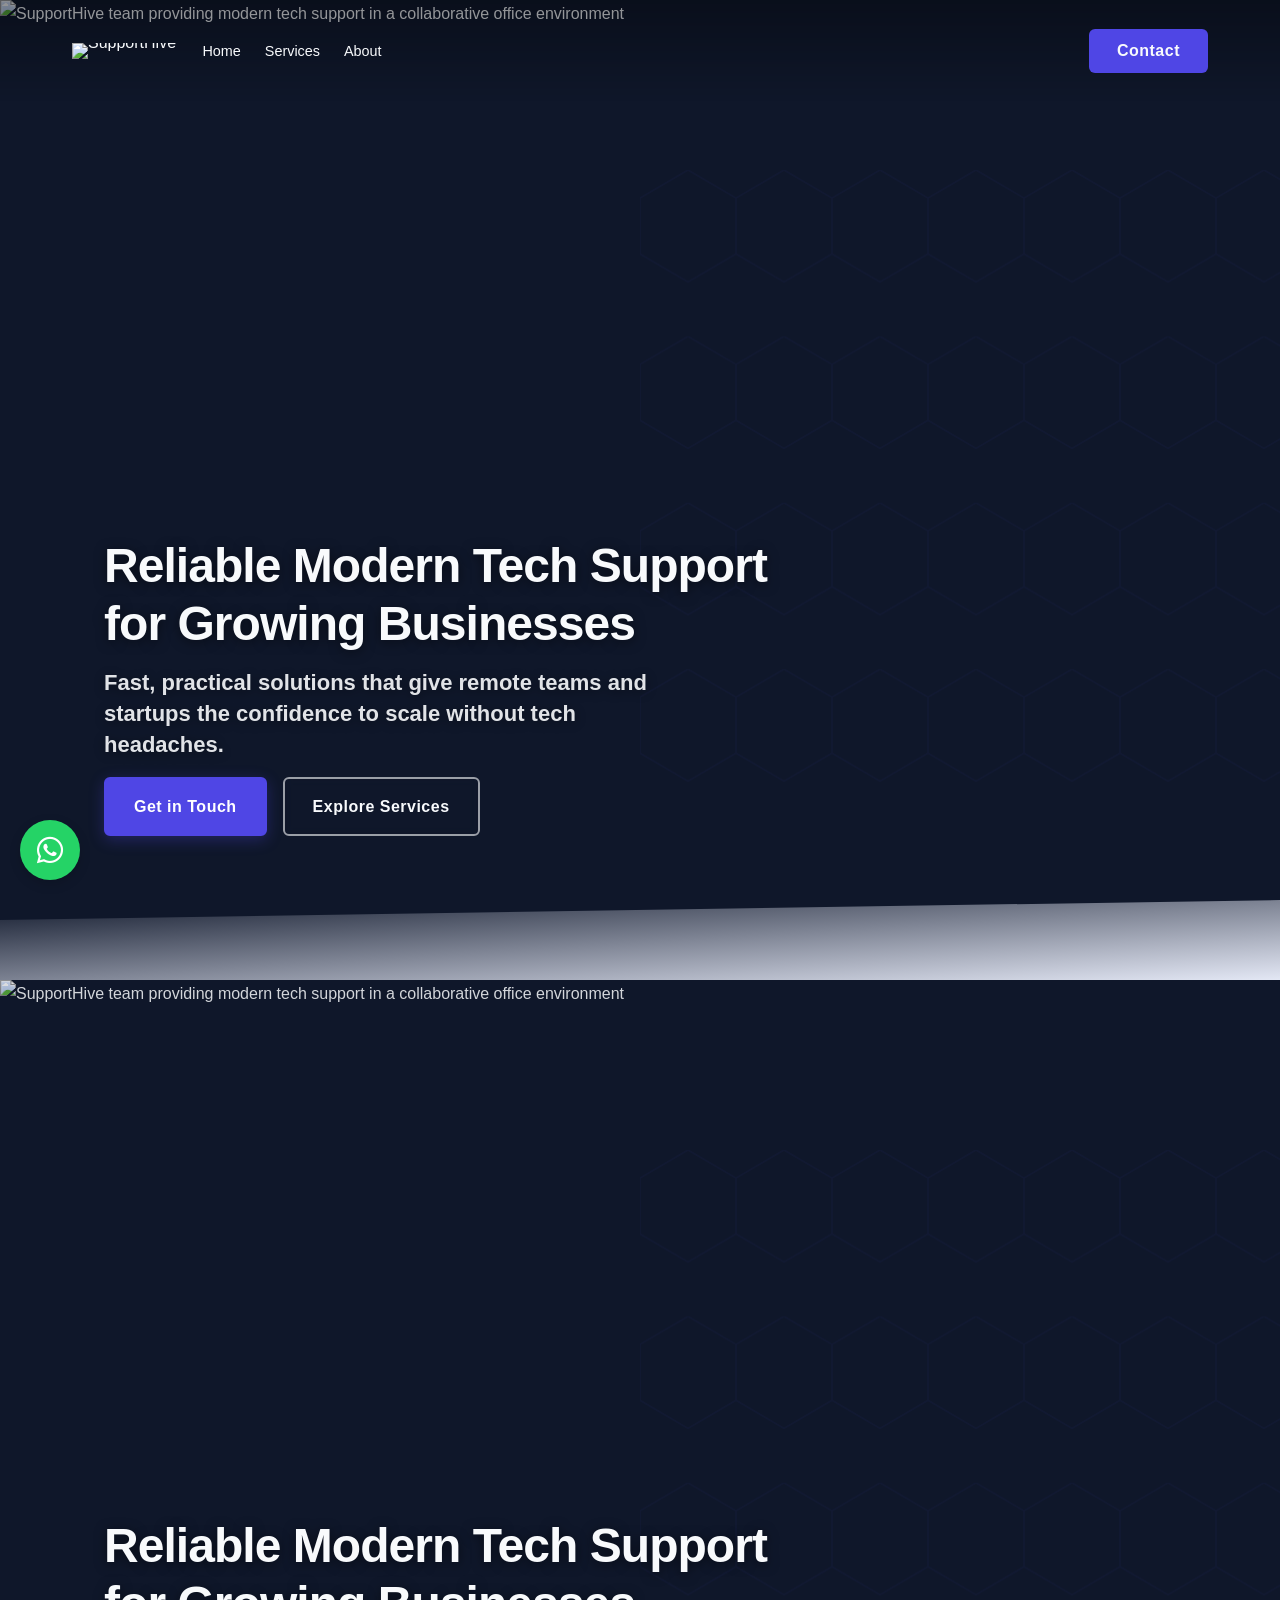
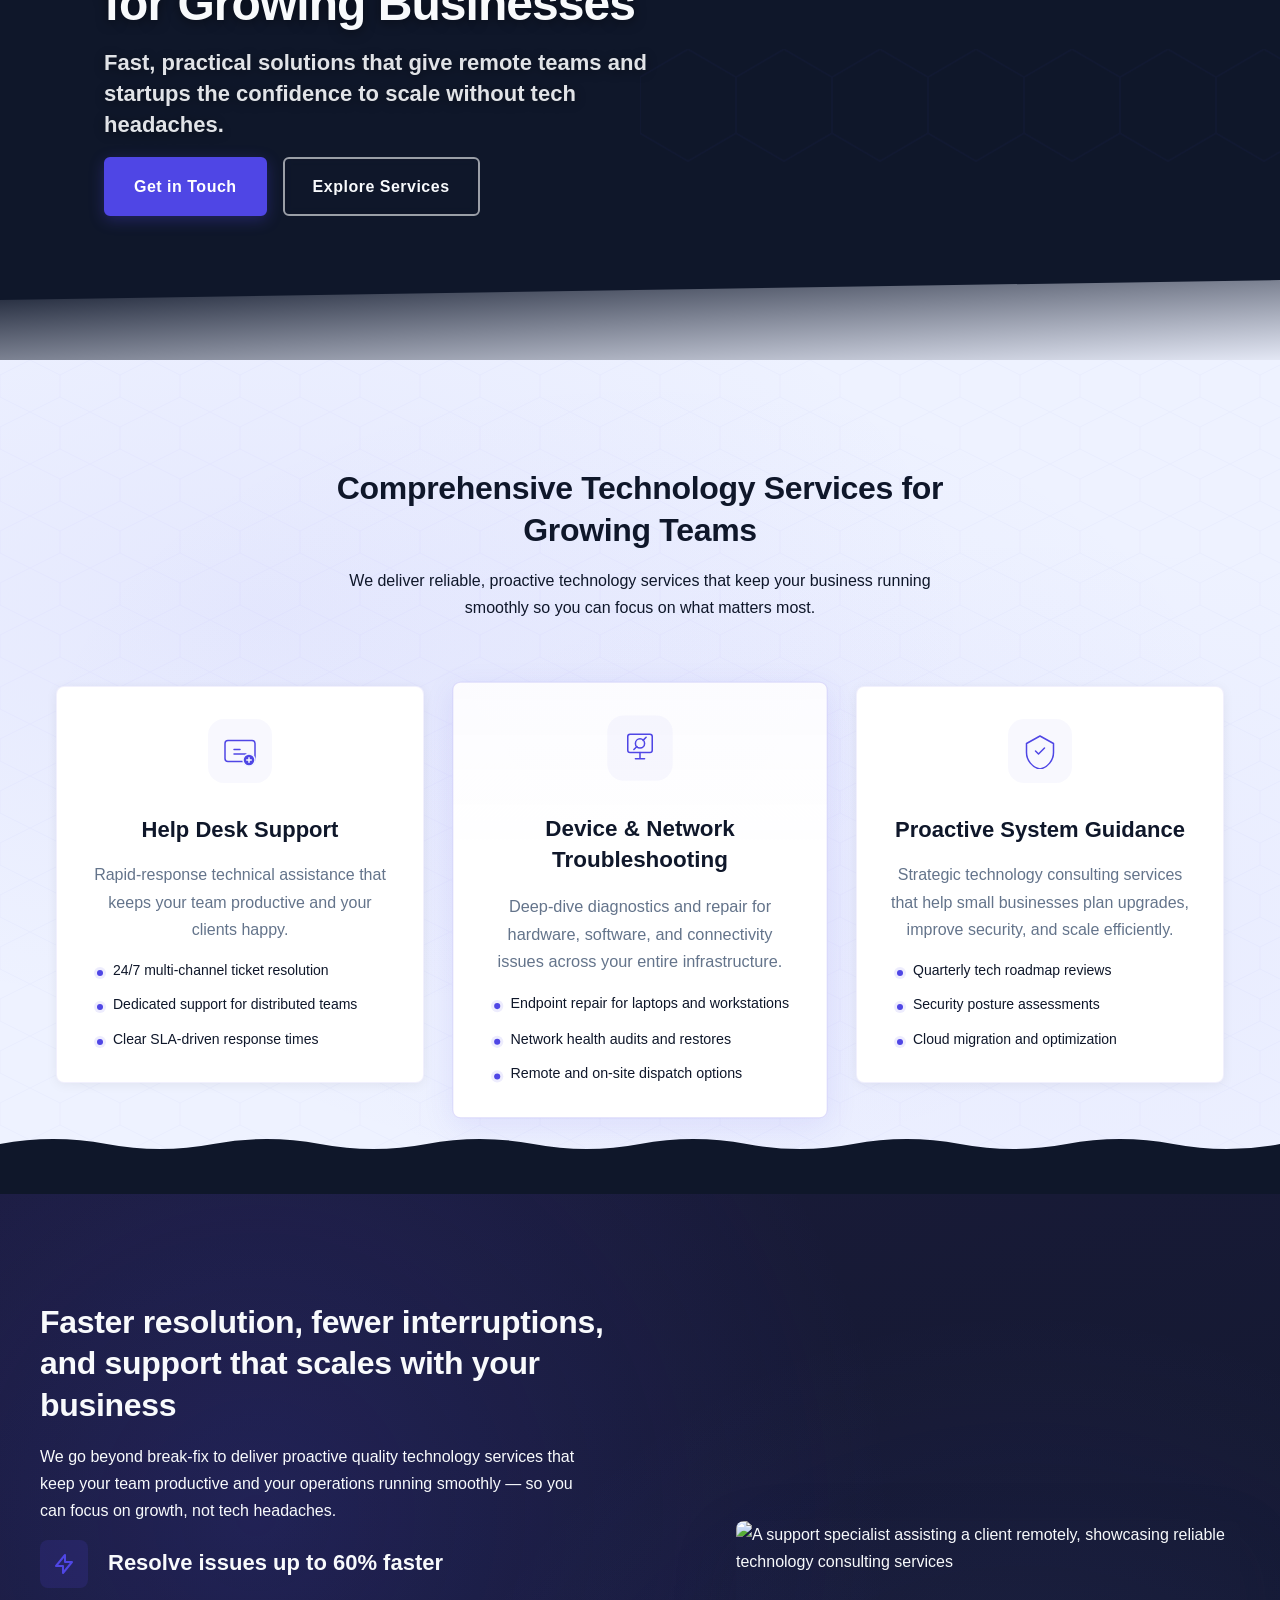
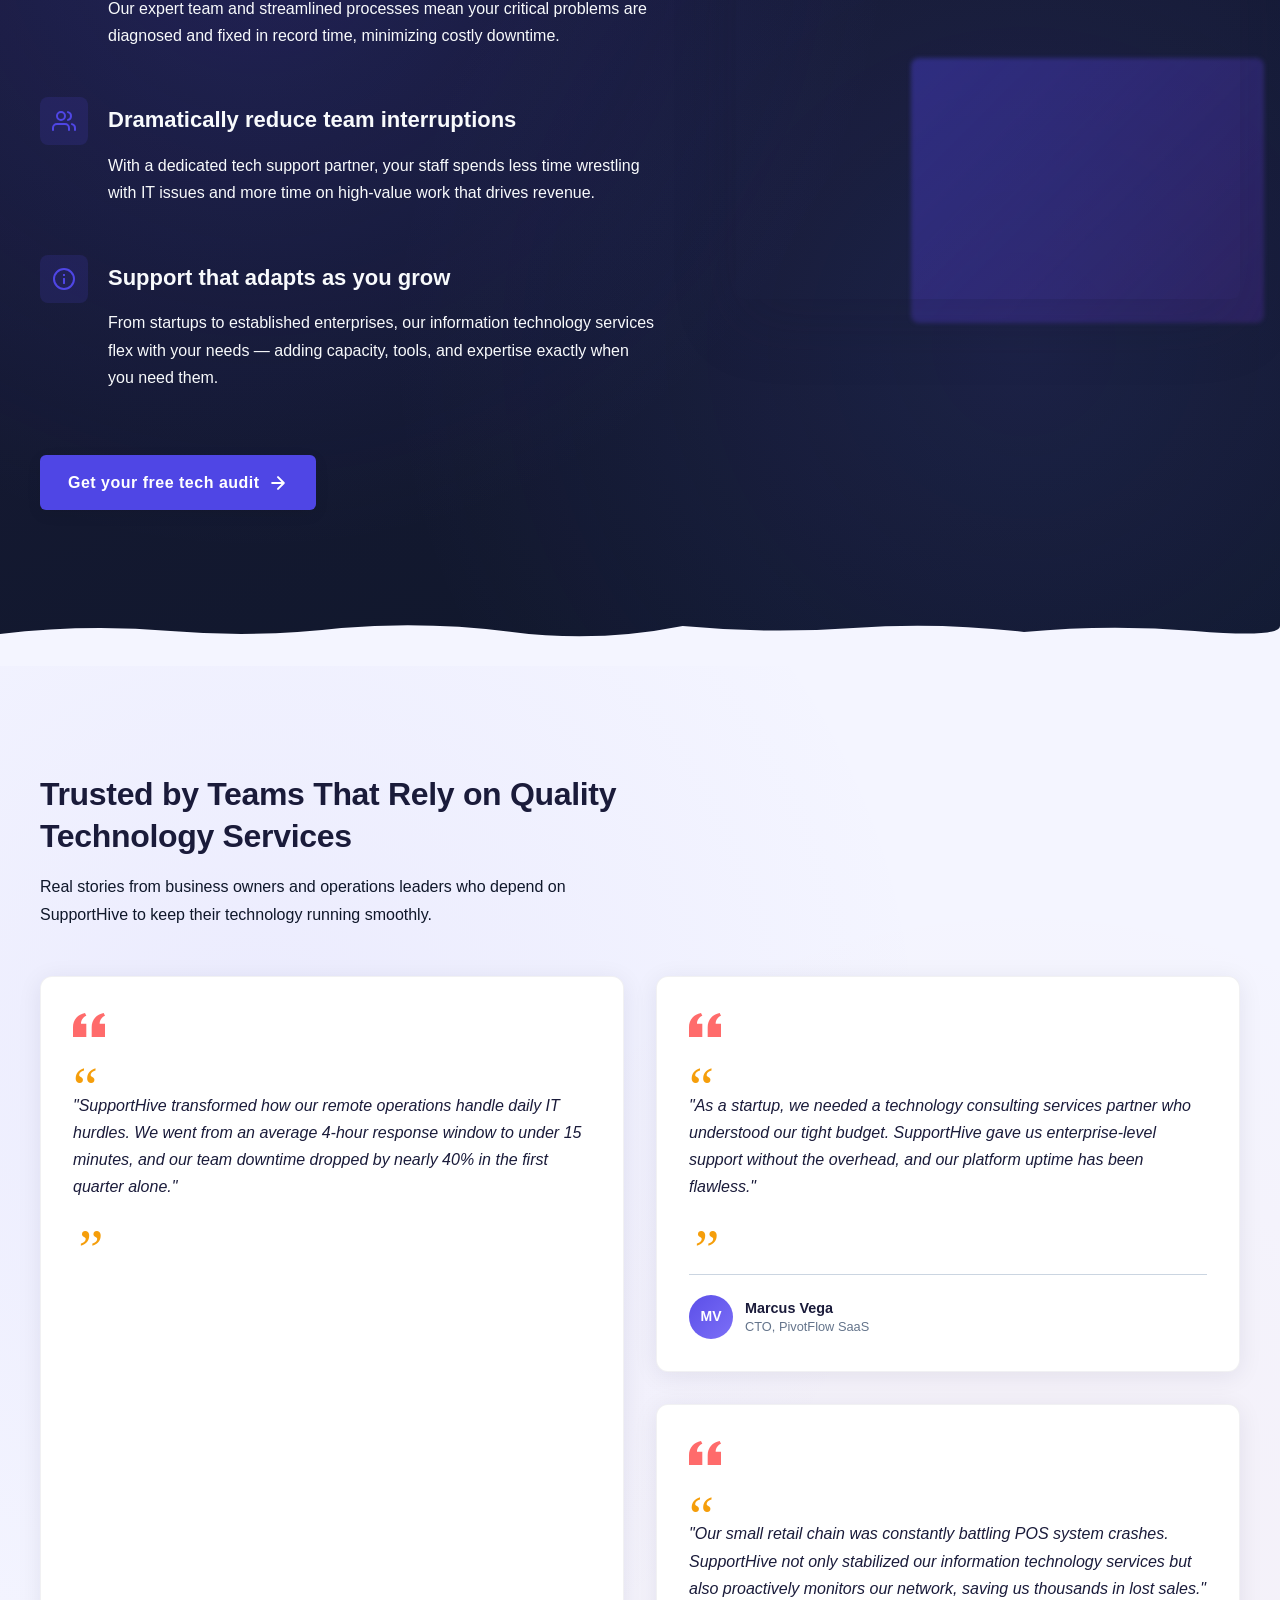
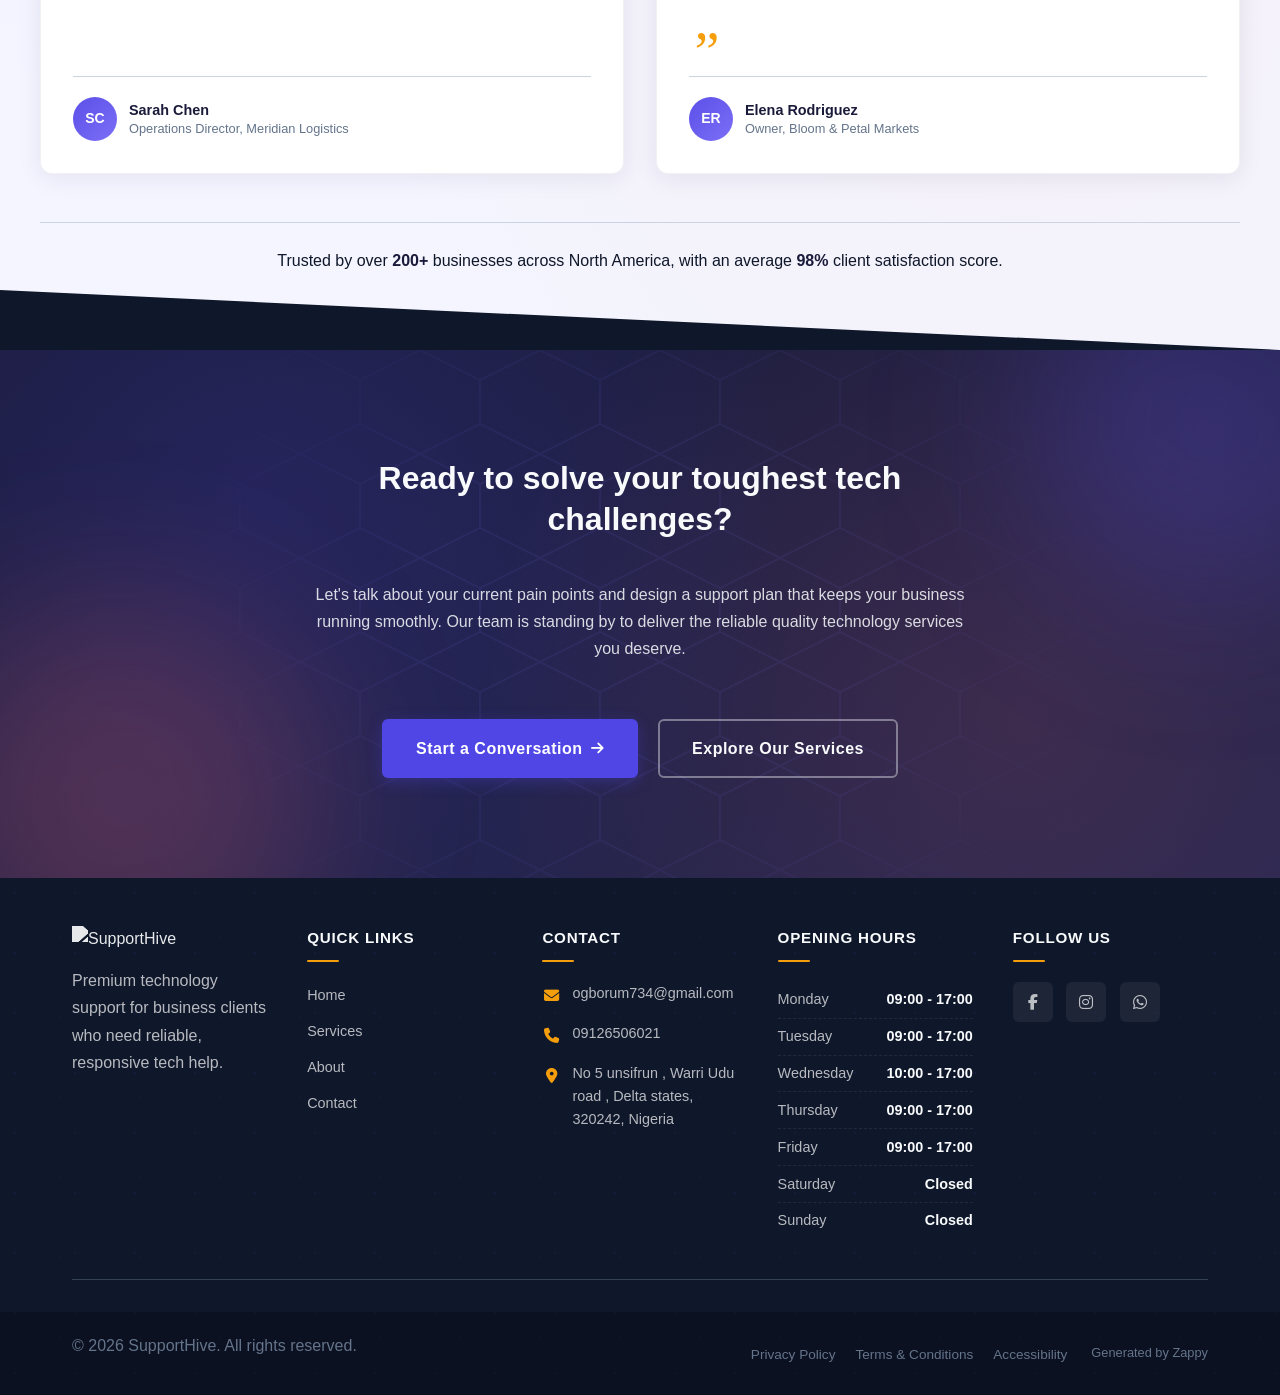
==== commit e8e5b2be: "Background sync: Progressive GitHub Sync" ====
--- a/index.html
+++ b/index.html
@@ -1203,9 +1203,13 @@
       <div class="footer-col footer-hours-col">
         <h4>Opening Hours</h4>
         <ul class="footer-hours">
-          <li><a href="/"><span class="hours-day">Mon–Fri</span> <span class="hours-time">09:00–18:00</span></a></li>
-          <li><a href="/"><span class="hours-day">Sat</span> <span class="hours-time">09:00–13:00</span></a></li>
-          <li><a href="/"><span class="hours-day">Sun</span> <span class="hours-time">Closed</span></a></li>
+          <li><span class="hours-day">Monday</span>&nbsp;<span class="hours-time">09:00 - 17:00</span></li>
+          <li><span class="hours-day">Tuesday</span>&nbsp;<span class="hours-time">09:00 - 17:00</span></li>
+          <li><span class="hours-day">Wednesday</span>&nbsp;<span class="hours-time">10:00 - 17:00</span></li>
+          <li><span class="hours-day">Thursday</span>&nbsp;<span class="hours-time">09:00 - 17:00</span></li>
+          <li><span class="hours-day">Friday</span>&nbsp;<span class="hours-time">09:00 - 17:00</span></li>
+          <li><span class="hours-day">Saturday</span>&nbsp;<span class="hours-time">Closed</span></li>
+          <li><span class="hours-day">Sunday</span>&nbsp;<span class="hours-time">Closed</span></li>
         </ul>
       </div>
 
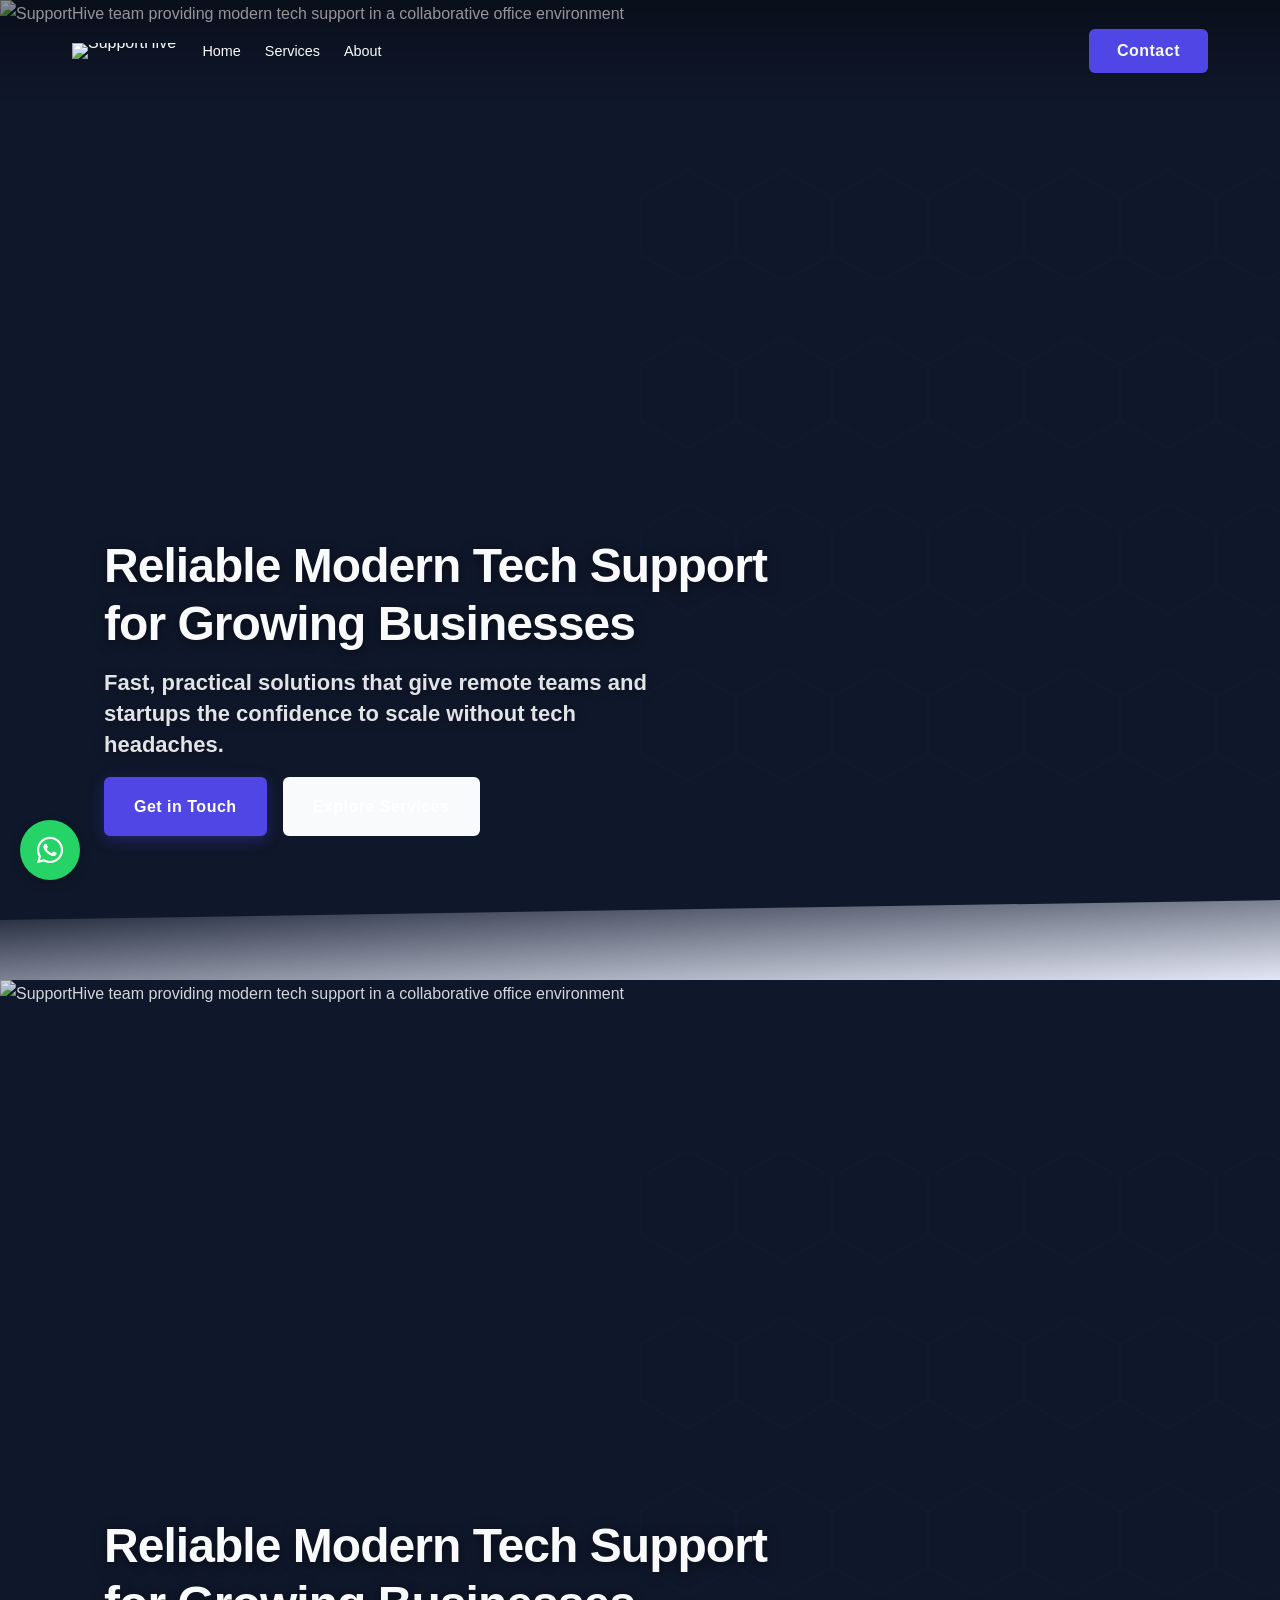
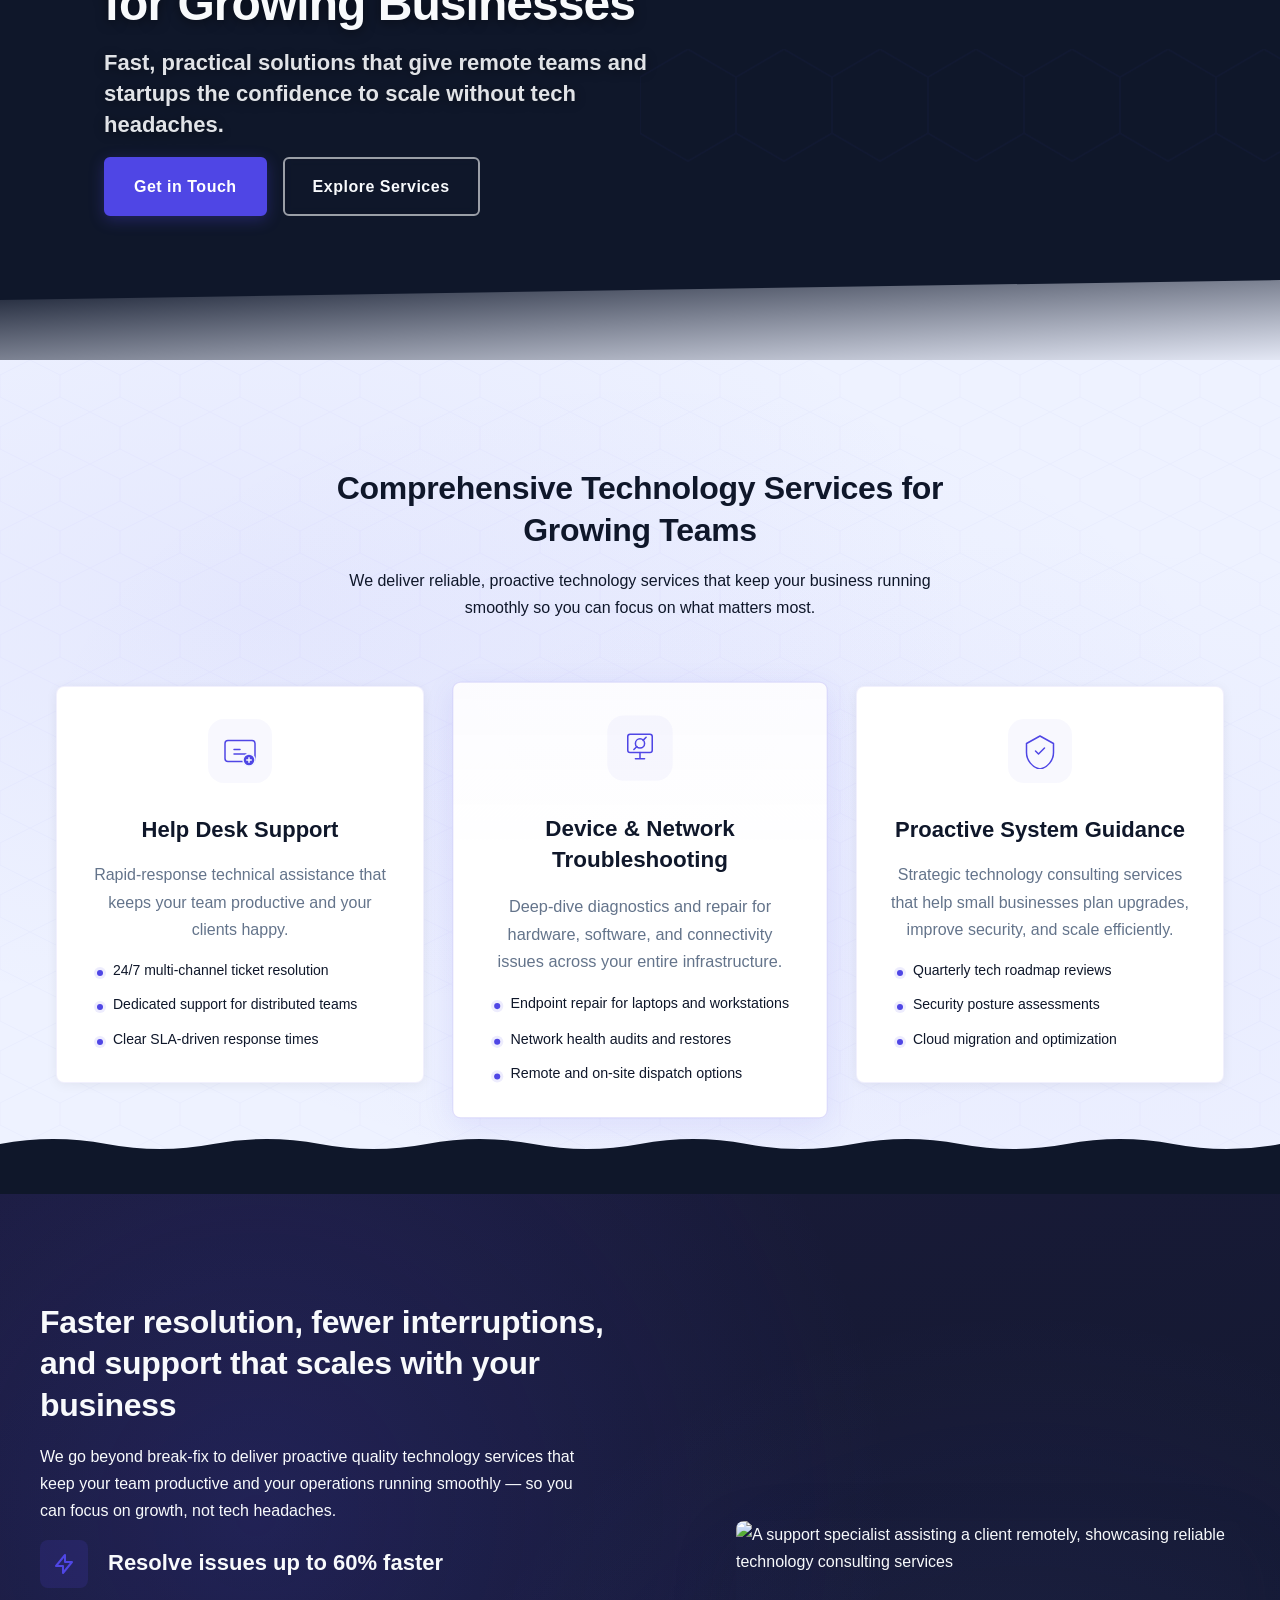
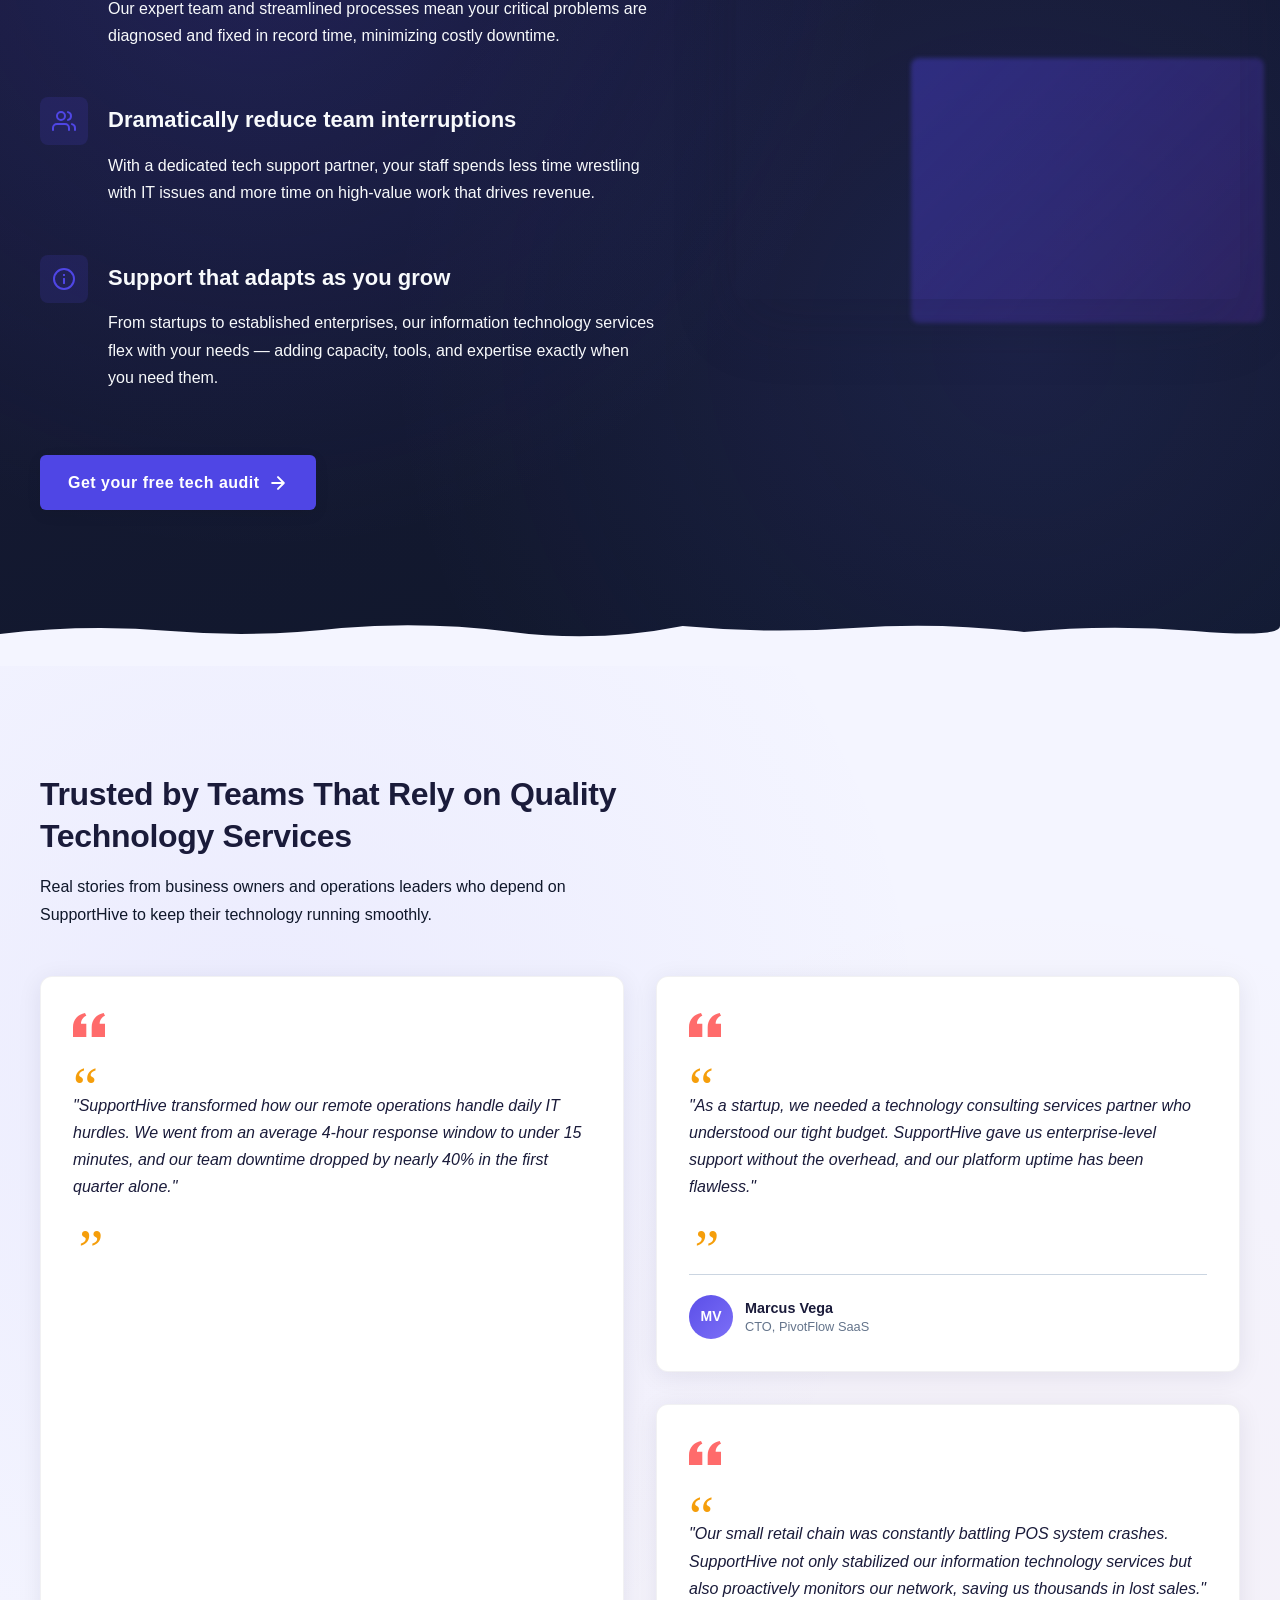
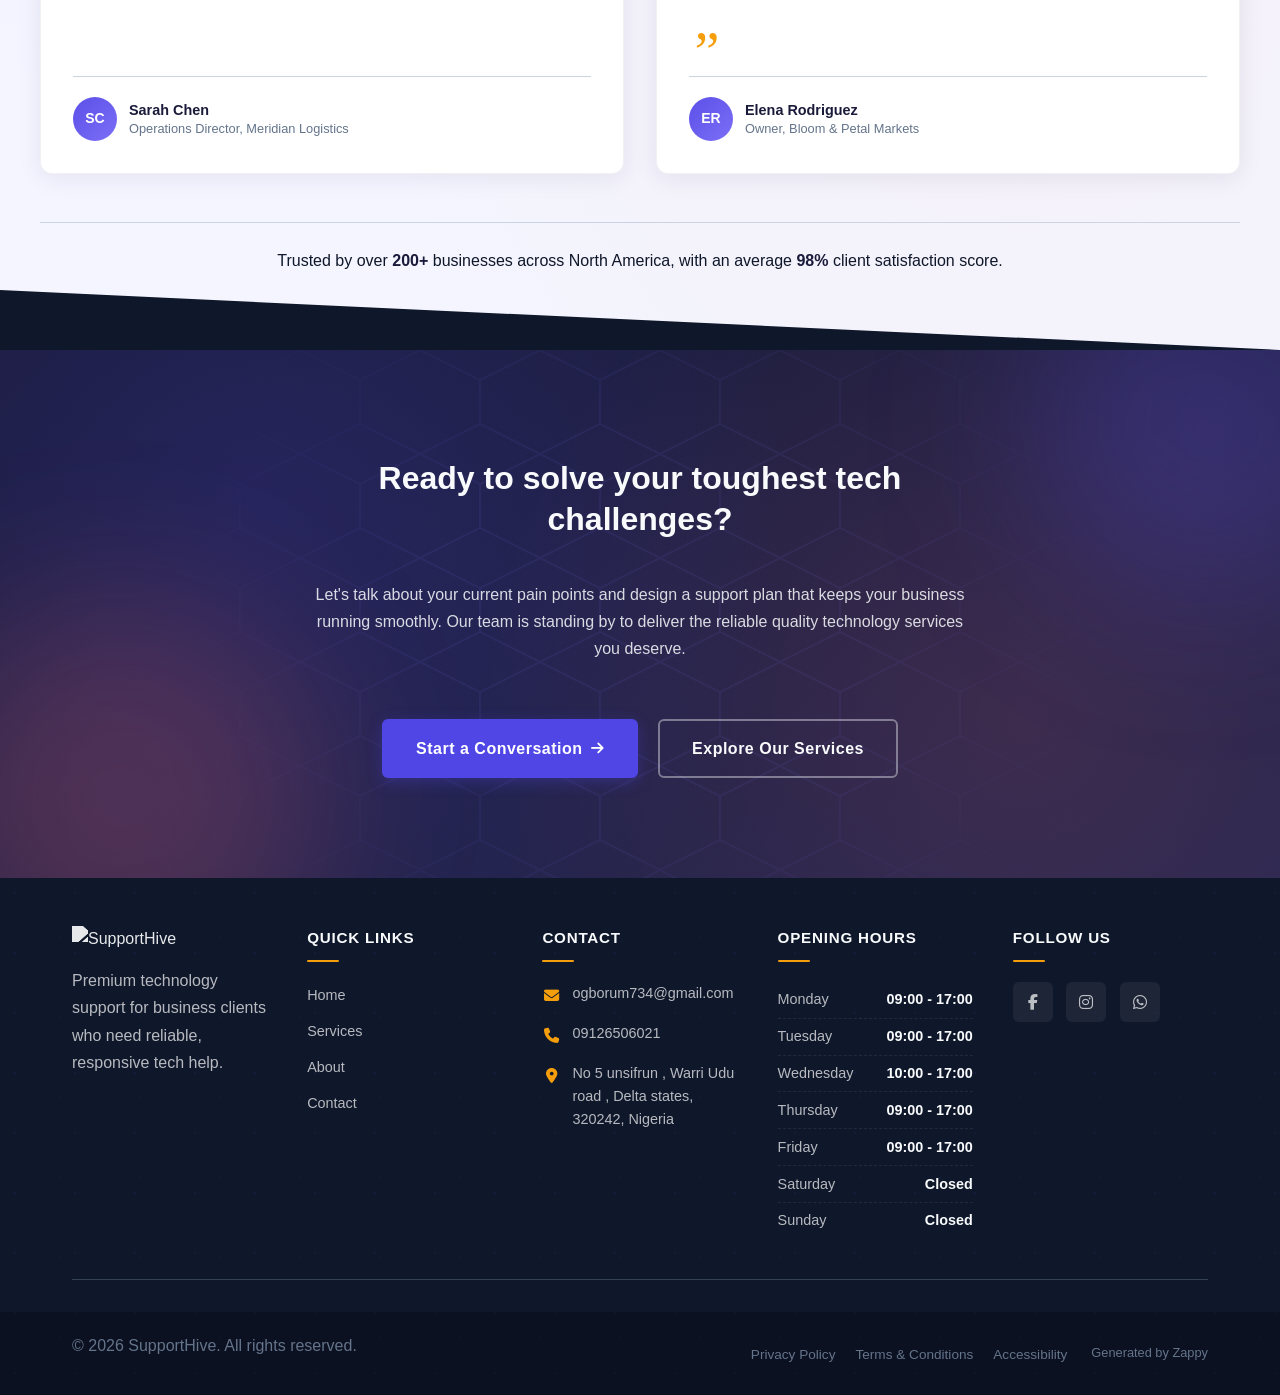
==== commit 38f2dcb7: "Incremental sync: 1 page(s) — update_button" ====
--- a/index.html
+++ b/index.html
@@ -816,7 +816,7 @@
     <section data-band-index="0" class="home-hero-section" data-layout-spec="Home-hero" data-hero-type="fullscreen-scrim" id="zappy-section-1781079076573-8603" data-zappy-bg-type="image" data-zappy-bg-color="" data-zappy-bg-image="assets/site-home-hero-image-1.webp" data-zappy-bg-overlay-color="#0f172a" data-zappy-bg-overlay-opacity="90" data-zappy-bg-video-type="" data-zappy-bg-video-url="">
   <!-- Background Image -->
   <div class="home-hero-section__bg-wrapper">
-    <img loading="eager" fetchpriority="high" data-hero-bg="true" data-placeholder="home-hero-image-1" data-context="A modern, bright collaborative technology support environment: diverse professionals working together across laptops, tablets, and video calls in a refined hybrid office setting with abstract signal-wave light effects and a subtle honeycomb texture integrated into the scene." width="1200" height="600" src="/assets/site-home-hero-image-1.webp" alt="SupportHive team providing modern tech support in a collaborative office environment" class="home-hero-section__bg-img">
+    <img loading="eager" fetchpriority="high" data-hero-bg="true" data-placeholder="home-hero-image-1" data-context="A modern, bright collaborative technology support environment: diverse professionals working together across laptops, tablets, and video calls in a refined hybrid office setting with abstract signal-wave light effects and a subtle honeycomb texture integrated into the scene." width="1200" height="600" src="/assets/site-home-hero-image-1.webp" alt="SupportHive team providing modern tech support in a collaborative office environment" class="home-hero-section__bg-img" data-hero-background="true" data-element-type="image" data-element-id="img-1781080440775-zrcuwzc21">
   </div>
 
   <!-- Scrim Overlay for text legibility -->
@@ -839,7 +839,7 @@
       <h3 class="home-hero-section__subtitle">Fast, practical solutions that give remote teams and startups the confidence to scale without tech headaches.</h3>
       <div class="home-hero-section__ctas">
         <a href="/contact" class="home-hero-section__cta home-hero-section__cta--primary">Get in Touch</a>
-        <a href="/services" class="home-hero-section__cta home-hero-section__cta--secondary">Explore Services</a>
+        <a href="/services" class="home-hero-section__cta home-hero-section__cta--secondary" data-native-element="true" data-element-id="btn-1781080452062-mymsw8jk1" data-element-type="button" style="outline: currentcolor; border-color: rgb(248, 250, 252) !important; color: rgb(255, 255, 255) !important; background-color: rgb(248, 250, 252) !important; background-image: none !important;">Explore Services</a>
       </div>
     </div>
   </div>
@@ -859,7 +859,7 @@
 </section><section data-band-index="0" class="home-hero-section" data-layout-spec="Home-hero" data-hero-type="fullscreen-scrim" id="section-1781079045682-30go6n9i3">
   <!-- Background Image -->
   <div class="home-hero-section__bg-wrapper">
-    <img loading="eager" fetchpriority="high" data-hero-bg="true" data-placeholder="home-hero-image-1" data-context="A modern, bright collaborative technology support environment: diverse professionals working together across laptops, tablets, and video calls in a refined hybrid office setting with abstract signal-wave light effects and a subtle honeycomb texture integrated into the scene." width="1200" height="600" src="/assets/site-home-hero-image-1.webp" alt="SupportHive team providing modern tech support in a collaborative office environment" class="home-hero-section__bg-img">
+    <div data-zappy-zoom-wrapper="true" data-element-id="img-1781080440776-dl6g4ofdb" data-element-type="image" data-zappy-zoom-wrapper-width-mode="full" style="position: absolute !important; top: 0px !important; left: 0px !important; width: 100% !important; height: 100% !important; max-width: none !important; margin-left: 0px !important; margin-right: 0px !important; display: block !important; z-index: 1 !important; overflow: hidden !important;" data-zappy-zoom-clip="true" data-zappy-wrapper-margins-applied="true" data-zappy-zoom-wrapper-align="center"><img loading="eager" fetchpriority="high" data-hero-bg="true" data-placeholder="home-hero-image-1" data-context="A modern, bright collaborative technology support environment: diverse professionals working together across laptops, tablets, and video calls in a refined hybrid office setting with abstract signal-wave light effects and a subtle honeycomb texture integrated into the scene." width="1200" height="600" src="/assets/site-home-hero-image-1.webp" alt="SupportHive team providing modern tech support in a collaborative office environment" class="home-hero-section__bg-img" data-hero-background="true" data-element-type="image" data-element-id="img-1781080440776-dl6g4ofdb" style="object-position: 50% 30% !important; position: absolute !important; margin: 0px !important; left: -69.375% !important; top: 0% !important; width: 238.75% !important; height: 100% !important; max-width: none !important; max-height: none !important; display: block !important; object-fit: fill !important;" data-zappy-zoom="0.8" data-zappy-object-position="50% 30%"></div>
   </div>
 
   <!-- Scrim Overlay for text legibility -->
@@ -1354,5 +1354,147 @@
       if(!hasDH){window.removeEventListener('scroll',onS);window.removeEventListener('resize',onS);applyScrolled();window._zappyNavNoDarkHero=true;}
     })();
     </script>
+
+    <script>
+    (function(){
+      var _applied=false;
+      function _isHeroBg(w){var img=w.querySelector('img');if(img&&(img.getAttribute('data-hero-bg')==='true'||img.getAttribute('data-hero-background')==='true'))return true;var p=(w.style.position||'').replace(/\s*!important\s*/g,'').trim();var ww=(w.style.width||'').replace(/\s*!important\s*/g,'').trim();var hh=(w.style.height||'').replace(/\s*!important\s*/g,'').trim();return p==='absolute'&&ww==='100%'&&hh==='100%';}
+      function fixDesktopWrappers(){
+        // No-op: desktop wrapper restoration is handled by ZAPPY_PUBLISHED_ZOOM_WRAPPER_RUNTIME
+        // in script.js (restoreWrapperDimensions). The old inflation logic here was expanding
+        // small wrappers (e.g. 139px logo wrappers) to their parent width, conflicting with
+        // the correct stored dimensions.
+      }
+      function _parsePos(s){var x=50,y=50;try{var m=(s||'').match(/(-?d+(?:.d+)?)%s+(-?d+(?:.d+)?)%/);if(m){x=parseFloat(m[1]);y=parseFloat(m[2]);}}catch(e){}if(!isFinite(x))x=50;if(!isFinite(y))y=50;return{x:Math.max(0,Math.min(100,x)),y:Math.max(0,Math.min(100,y))};}
+      function _coverPct(iA,cA){if(!isFinite(iA)||iA<=0||!isFinite(cA)||cA<=0)return{w:100,h:100};if(iA>=cA)return{w:(iA/cA)*100,h:100};return{w:100,h:(cA/iA)*100};}
+      function applyMobile(){
+        if(_applied)return;_applied=true;
+        document.querySelectorAll('[data-zappy-zoom-wrapper="true"]').forEach(function(w){
+          if(_isHeroBg(w))return;
+          var cw=w.style.getPropertyValue('width');
+          var _sW=parseFloat(w.getAttribute('data-zappy-zoom-wrapper-width'))||0;
+          var _sH=parseFloat(w.getAttribute('data-zappy-zoom-wrapper-height'))||0;
+          if(!cw&&!(_sW>0&&_sH>0))return;
+          if(!w._zappyDesktop)w._zappyDesktop={wStyle:w.getAttribute('style')};
+          var img=w.querySelector('img');
+          if(!img)return;
+          if(!img._zappyDesktop)img._zappyDesktop={src:img.getAttribute('src'),style:img.getAttribute('style')};
+          var mobileZoomStr=img.getAttribute('data-zappy-mobile-zoom');
+          var mobileZoom=parseFloat(mobileZoomStr);
+          var mobileSrc=img.getAttribute('data-zappy-mobile-src');
+          var mobilePos=img.getAttribute('data-zappy-mobile-object-position');
+          var parentOvf=w.parentElement?((w.parentElement.style.overflow||'')+(window.getComputedStyle(w.parentElement).overflow||'')).trim():'';
+          var inConstrainedParent=parentOvf.indexOf('hidden')!==-1||parentOvf.indexOf('clip')!==-1;
+          if(inConstrainedParent){
+            w.style.setProperty('max-width','100%','important');
+          }else{
+            w.style.setProperty('width','100%','important');
+            w.style.setProperty('max-width','100%','important');
+          }
+          if(mobileSrc)img.src=mobileSrc;
+          function _applyZoomCrop(_img,_w,_ePos,_eZoom){
+            var rect=_w.getBoundingClientRect();
+            if(!rect||!rect.width||!rect.height)return;
+            var nW=_img.naturalWidth||0,nH=_img.naturalHeight||0;
+            if(!(nW>0&&nH>0))return;
+            var iA=nW/nH,cA=rect.width/rect.height;
+            var cv=_coverPct(iA,cA);
+            var wP=100,hP=100;
+            if(_eZoom>=1){wP=cv.w*_eZoom;hP=cv.h*_eZoom;}
+            else{var t2=(_eZoom-0.5)/0.5;if(!isFinite(t2))t2=0;t2=Math.max(0,Math.min(1,t2));wP=100+t2*(cv.w-100);hP=100+t2*(cv.h-100);}
+            var p2=_parsePos(_ePos);
+            var lP=(100-wP)*(p2.x/100);
+            var tP=(100-hP)*(p2.y/100);
+            _img.style.setProperty('position','absolute','important');
+            _img.style.setProperty('left',lP+'%','important');
+            _img.style.setProperty('top',tP+'%','important');
+            _img.style.setProperty('width',wP+'%','important');
+            _img.style.setProperty('height',hP+'%','important');
+            _img.style.setProperty('max-width','none','important');
+            _img.style.setProperty('max-height','none','important');
+            _img.style.setProperty('display','block','important');
+            _img.style.setProperty('object-fit',_eZoom<1?'fill':'cover','important');
+            _img.style.setProperty('transform','none','important');
+            _img.style.setProperty('margin','0','important');
+          }
+          if(_sW>0&&_sH>0){
+            var effZoom=(isFinite(mobileZoom)&&mobileZoom>0)?mobileZoom:(parseFloat(img.getAttribute('data-zappy-zoom'))||1);
+            var effPos=mobilePos||img.getAttribute('data-zappy-object-position')||img.style.objectPosition||'50% 50%';
+            w.style.setProperty('overflow','hidden','important');
+            w.style.setProperty('position','relative','important');
+            w.style.setProperty('width','100%','important');
+            w.style.setProperty('max-width','100%','important');
+            if(_sW>0&&_sH>0){w.style.setProperty('padding-bottom','0','important');w.style.setProperty('aspect-ratio',_sW+'/'+_sH,'important');w.style.setProperty('height','auto','important');}
+            _applyZoomCrop(img,w,effPos,effZoom);
+            if(!(img.complete&&img.naturalWidth>0)){
+              (function(_i,_w2,_p,_z){_i.addEventListener('load',function _ol(){_i.removeEventListener('load',_ol);try{_applyZoomCrop(_i,_w2,_p,_z);}catch(e){}});
+              })(img,w,effPos,effZoom);
+            }
+          }else{
+            if(!inConstrainedParent)w.style.setProperty('height','auto','important');
+            img.style.setProperty('position','relative','important');
+            img.style.setProperty('width','100%','important');
+            img.style.setProperty('height','auto','important');
+            img.style.setProperty('max-width','100%','important');
+            img.style.setProperty('max-height',inConstrainedParent?'none':'400px','important');
+            img.style.setProperty('object-fit','cover','important');
+            img.style.setProperty('left','0','important');
+            img.style.setProperty('top','0','important');
+            img.style.setProperty('transform','none','important');
+          }
+        });
+        document.querySelectorAll('img[data-zappy-mobile-src],img[data-zappy-mobile-object-position],img[data-zappy-mobile-zoom]').forEach(function(img){
+          var zw=img.closest('[data-zappy-zoom-wrapper="true"]');
+          if(zw&&!_isHeroBg(zw))return;
+          if(!img._zappyDesktop)img._zappyDesktop={src:img.getAttribute('src'),style:img.getAttribute('style')};
+          var mobileSrc=img.getAttribute('data-zappy-mobile-src');
+          var mobilePos=img.getAttribute('data-zappy-mobile-object-position');
+          var mobileZoom=parseFloat(img.getAttribute('data-zappy-mobile-zoom'));
+          if(mobileSrc)img.src=mobileSrc;
+          if(mobilePos)img.style.setProperty('object-position',mobilePos,'important');
+          if(mobileZoom>1){
+            img.style.setProperty('transform','scale('+mobileZoom+')','important');
+            img.style.setProperty('transform-origin',mobilePos||'50% 50%','important');
+            var p=img.parentElement;
+            if(p)p.style.setProperty('overflow','hidden','important');
+          }
+        });
+      }
+      function revertDesktop(){
+        if(!_applied)return;_applied=false;
+        document.querySelectorAll('[data-zappy-zoom-wrapper="true"]').forEach(function(w){
+          if(w._zappyDesktop&&w._zappyDesktop.wStyle!=null){w.setAttribute('style',w._zappyDesktop.wStyle);}
+          var img=w.querySelector('img');
+          if(img&&img._zappyDesktop){
+            if(img._zappyDesktop.src!=null)img.setAttribute('src',img._zappyDesktop.src);
+            if(img._zappyDesktop.style!=null)img.setAttribute('style',img._zappyDesktop.style);
+            else img.removeAttribute('style');
+          }
+        });
+        document.querySelectorAll('img[data-zappy-mobile-src],img[data-zappy-mobile-object-position],img[data-zappy-mobile-zoom]').forEach(function(img){
+          var zw=img.closest('[data-zappy-zoom-wrapper="true"]');
+          if(zw&&!_isHeroBg(zw))return;
+          if(img._zappyDesktop){
+            if(img._zappyDesktop.src!=null)img.setAttribute('src',img._zappyDesktop.src);
+            if(img._zappyDesktop.style!=null)img.setAttribute('style',img._zappyDesktop.style);
+            else img.removeAttribute('style');
+          }
+        });
+        _fixHeroBgWrappers();
+        fixDesktopWrappers();
+      }
+      function _fixHeroBgWrappers(){var isMob=window.innerWidth<=768;document.querySelectorAll('[data-zappy-zoom-wrapper="true"]').forEach(function(w){if(!_isHeroBg(w))return;w.style.setProperty('position','absolute','important');w.style.setProperty('top','0','important');w.style.setProperty('left','0','important');w.style.setProperty('width','100%','important');w.style.setProperty('height','100%','important');w.style.setProperty('max-width','none','important');w.style.setProperty('overflow','hidden','important');w.setAttribute('data-zappy-zoom-wrapper-width-mode','full');var img=w.querySelector('img');if(img){img.style.setProperty('width','100%','important');img.style.setProperty('height','100%','important');img.style.setProperty('object-fit','cover','important');img.style.setProperty('position','relative','important');img.style.setProperty('top','0','important');img.style.setProperty('left','0','important');img.style.setProperty('max-width','none','important');img.style.setProperty('max-height','none','important');img.style.setProperty('display','block','important');if(isMob){var mSrc=img.getAttribute('data-zappy-mobile-src');var mPos=img.getAttribute('data-zappy-mobile-object-position');var mZoom=parseFloat(img.getAttribute('data-zappy-mobile-zoom'));if(mSrc){if(!img._zappyDesktop)img._zappyDesktop={src:img.getAttribute('src'),style:img.getAttribute('style')};img.src=mSrc;}if(mPos)img.style.setProperty('object-position',mPos,'important');if(mZoom>1){img.style.setProperty('transform','scale('+mZoom+')','important');img.style.setProperty('transform-origin',mPos||'50% 50%','important');}}}});}
+      function init(){
+        _fixHeroBgWrappers();
+        var mq=window.matchMedia('(max-width:768px)');
+        function onChange(e){if(e.matches)applyMobile();else revertDesktop();}
+        if(mq.matches)applyMobile();
+        else fixDesktopWrappers();
+        try{mq.addEventListener('change',onChange);}catch(e){mq.addListener(onChange);}
+      }
+      if(document.readyState==='loading')document.addEventListener('DOMContentLoaded',init);
+      else setTimeout(init,50);
+    })();
+    </script>
 </body>
 </html>
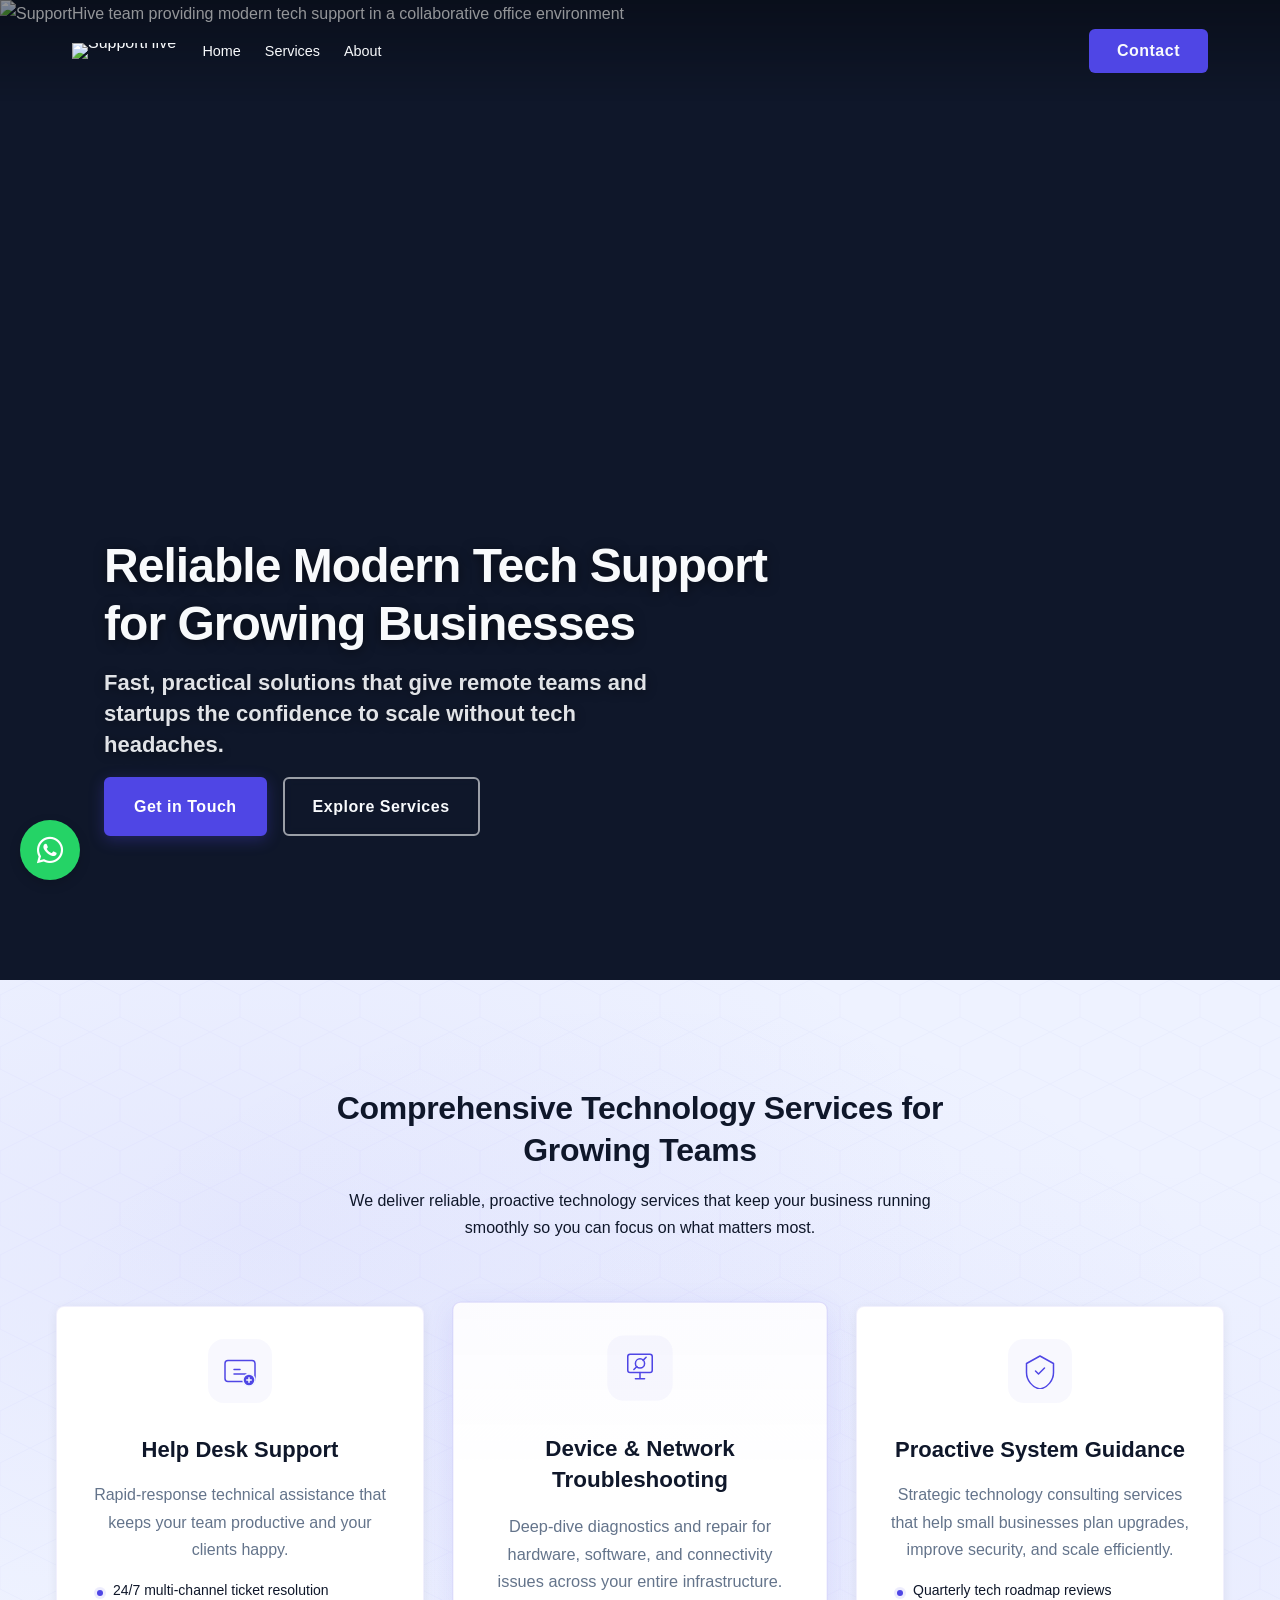
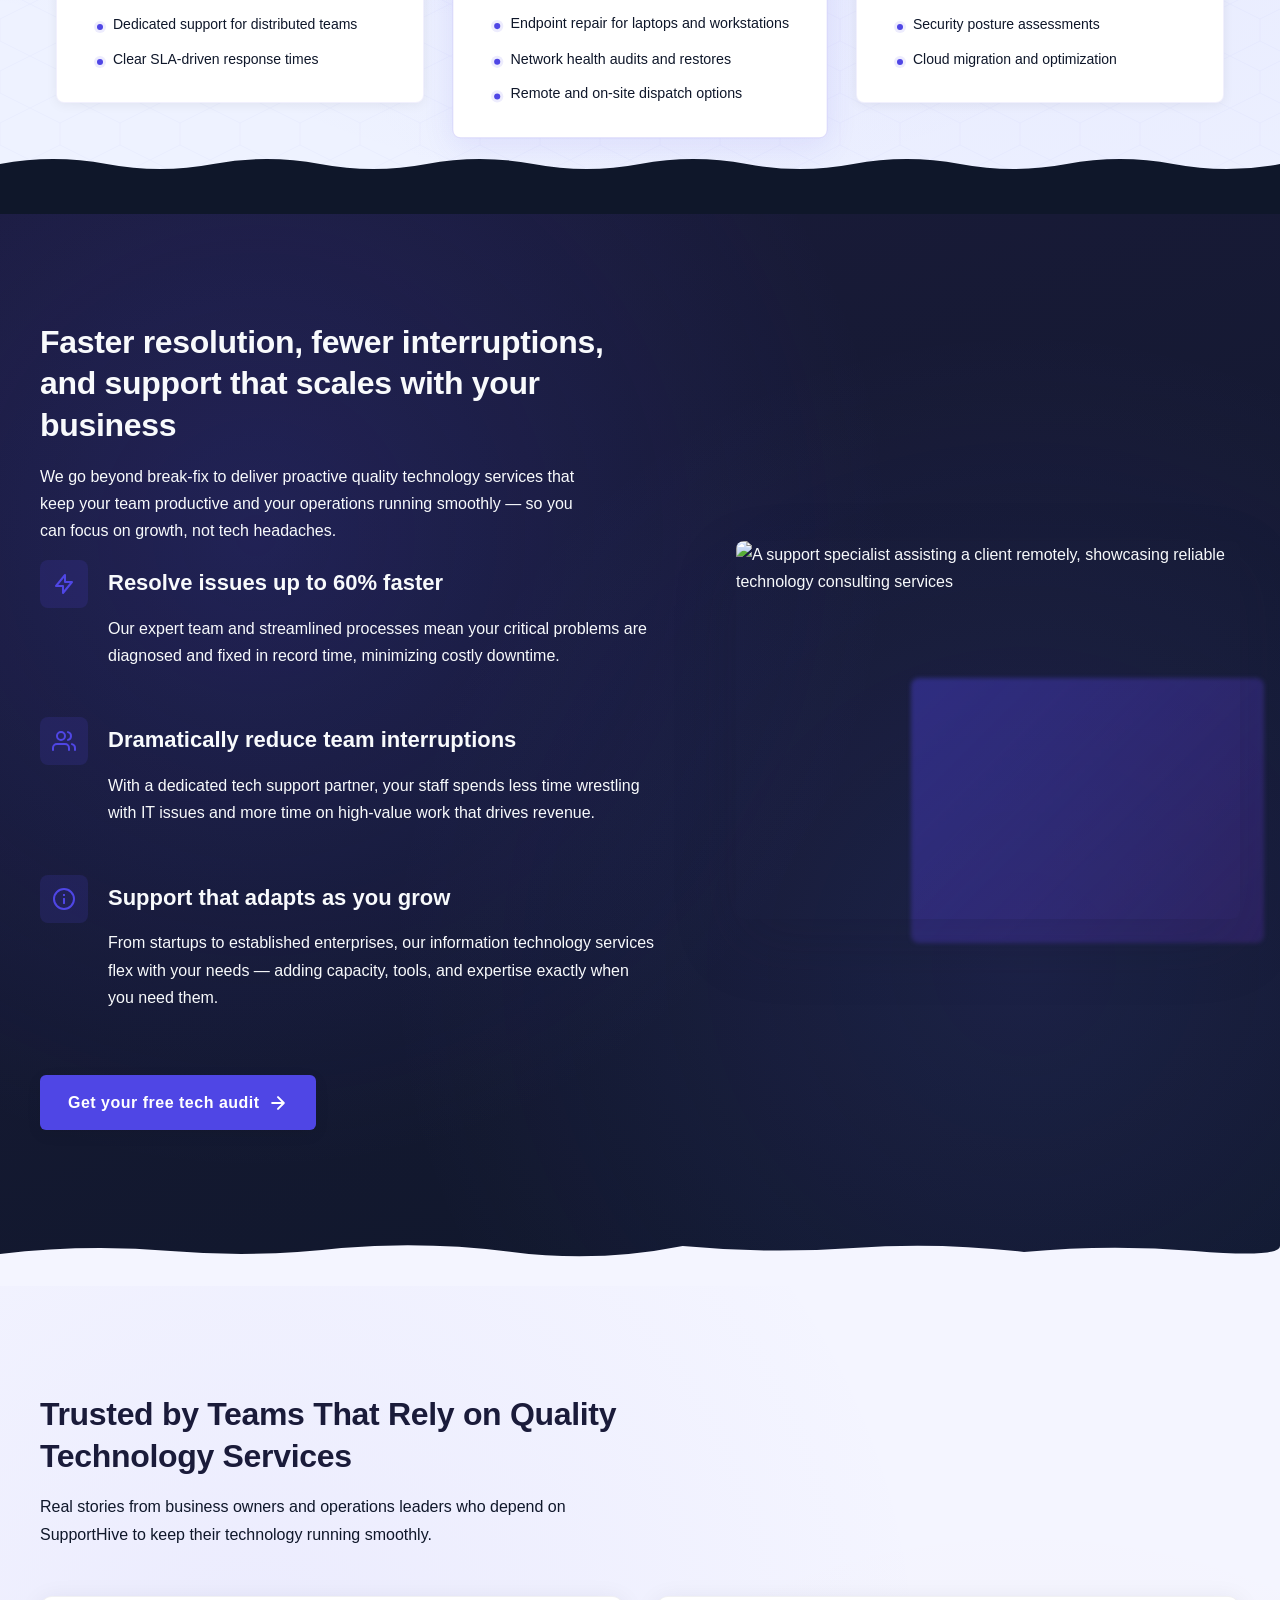
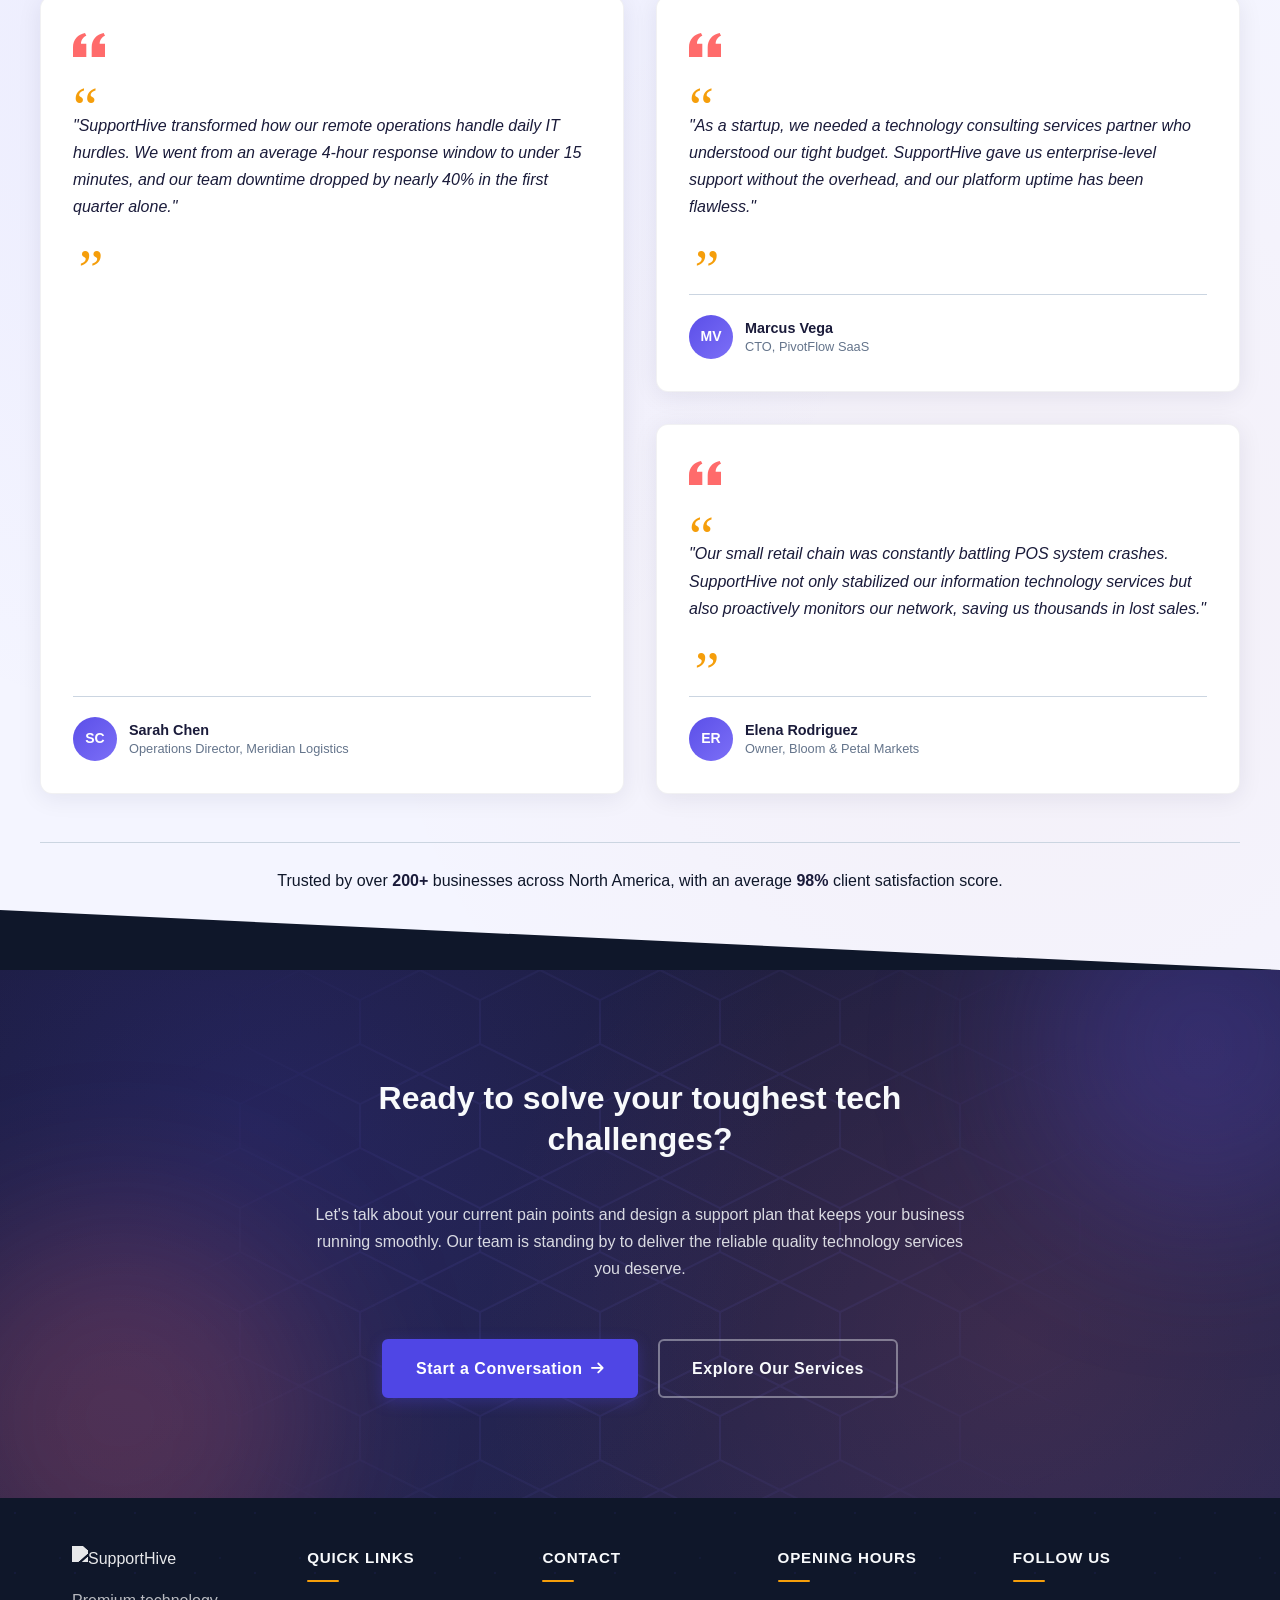
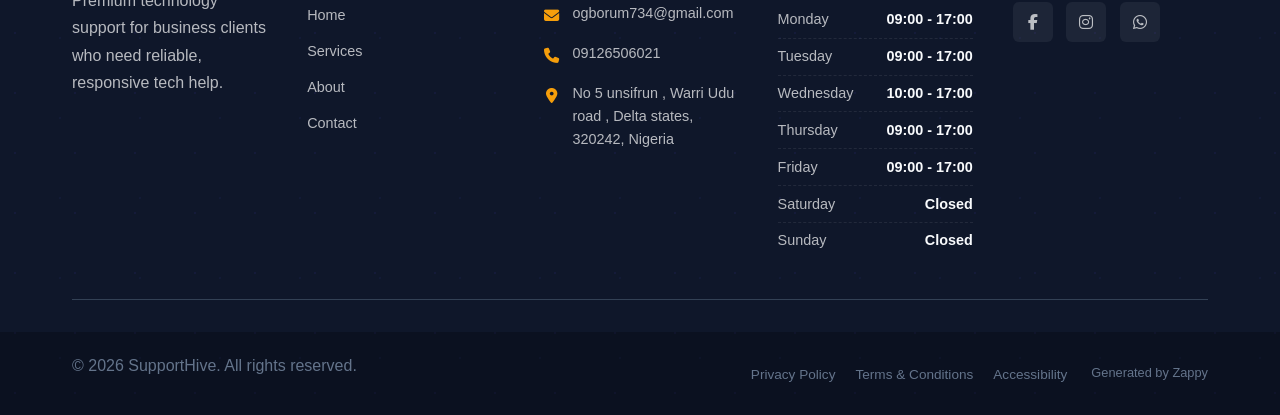
==== commit 2f3ab113: "Background sync: Progressive GitHub Sync" ====
--- a/index.html
+++ b/index.html
@@ -813,53 +813,10 @@
 </script>
   
   <main id="main">
-    <section data-band-index="0" class="home-hero-section" data-layout-spec="Home-hero" data-hero-type="fullscreen-scrim" id="zappy-section-1781079076573-8603" data-zappy-bg-type="image" data-zappy-bg-color="" data-zappy-bg-image="assets/site-home-hero-image-1.webp" data-zappy-bg-overlay-color="#0f172a" data-zappy-bg-overlay-opacity="90" data-zappy-bg-video-type="" data-zappy-bg-video-url="">
+    <section data-band-index="0" class="home-hero-section" data-layout-spec="Home-hero" data-hero-type="fullscreen-scrim" id="section-1781079045682-30go6n9i3">
   <!-- Background Image -->
   <div class="home-hero-section__bg-wrapper">
-    <img loading="eager" fetchpriority="high" data-hero-bg="true" data-placeholder="home-hero-image-1" data-context="A modern, bright collaborative technology support environment: diverse professionals working together across laptops, tablets, and video calls in a refined hybrid office setting with abstract signal-wave light effects and a subtle honeycomb texture integrated into the scene." width="1200" height="600" src="/assets/site-home-hero-image-1.webp" alt="SupportHive team providing modern tech support in a collaborative office environment" class="home-hero-section__bg-img" data-hero-background="true" data-element-type="image" data-element-id="img-1781080440775-zrcuwzc21">
-  </div>
-
-  <!-- Scrim Overlay for text legibility -->
-  <div class="home-hero-section__scrim" aria-hidden="true" style="opacity: 1"></div>
-
-  <!-- Decorative Motifs -->
-  <div class="home-hero-section__decor" aria-hidden="true">
-    <svg viewBox="0 0 400 400" class="home-hero-section__hex-grid" data-no-icon-edit="true">
-      <pattern id="hex-pattern" x="0" y="0" width="60" height="104" patternUnits="userSpaceOnUse">
-        <path d="M30 0 L60 17.5 L60 52.5 L30 70 L0 52.5 L0 17.5 Z" fill="none" stroke="var(--primary)" stroke-width="1" opacity="0.08"></path>
-      </pattern>
-      <rect width="100%" height="100%" fill="url(#hex-pattern)"></rect>
-    </svg>
-  </div>
-
-  <!-- Text Overlay Group -->
-  <div class="home-hero-section__overlay">
-    <div class="home-hero-section__content">
-      <h1 class="home-hero-section__headline">Reliable Modern Tech Support for Growing Businesses</h1>
-      <h3 class="home-hero-section__subtitle">Fast, practical solutions that give remote teams and startups the confidence to scale without tech headaches.</h3>
-      <div class="home-hero-section__ctas">
-        <a href="/contact" class="home-hero-section__cta home-hero-section__cta--primary">Get in Touch</a>
-        <a href="/services" class="home-hero-section__cta home-hero-section__cta--secondary" data-native-element="true" data-element-id="btn-1781080452062-mymsw8jk1" data-element-type="button" style="outline: currentcolor; border-color: rgb(248, 250, 252) !important; color: rgb(255, 255, 255) !important; background-color: rgb(248, 250, 252) !important; background-image: none !important;">Explore Services</a>
-      </div>
-    </div>
-  </div>
-
-  <!-- Bottom Divider -->
-  <div class="home-hero-section__divider-wrapper" aria-hidden="true" data-no-icon-edit="true">
-    <svg viewBox="0 0 1200 80" preserveAspectRatio="none" xmlns="http://www.w3.org/2000/svg">
-      <defs>
-        <linearGradient id="heroFade" x1="0%" y1="0%" x2="100%" y2="100%">
-          <stop offset="0%" stop-color="var(--bg-dark)" stop-opacity="1"></stop>
-          <stop offset="100%" stop-color="var(--bg-light)" stop-opacity="0.95"></stop>
-        </linearGradient>
-      </defs>
-      <polygon points="0,80 0,20 1200,0 1200,80" fill="url(#heroFade)"></polygon>
-    </svg>
-  </div>
-</section><section data-band-index="0" class="home-hero-section" data-layout-spec="Home-hero" data-hero-type="fullscreen-scrim" id="section-1781079045682-30go6n9i3">
-  <!-- Background Image -->
-  <div class="home-hero-section__bg-wrapper">
-    <div data-zappy-zoom-wrapper="true" data-element-id="img-1781080440776-dl6g4ofdb" data-element-type="image" data-zappy-zoom-wrapper-width-mode="full" style="position: absolute !important; top: 0px !important; left: 0px !important; width: 100% !important; height: 100% !important; max-width: none !important; margin-left: 0px !important; margin-right: 0px !important; display: block !important; z-index: 1 !important; overflow: hidden !important;" data-zappy-zoom-clip="true" data-zappy-wrapper-margins-applied="true" data-zappy-zoom-wrapper-align="center"><img loading="eager" fetchpriority="high" data-hero-bg="true" data-placeholder="home-hero-image-1" data-context="A modern, bright collaborative technology support environment: diverse professionals working together across laptops, tablets, and video calls in a refined hybrid office setting with abstract signal-wave light effects and a subtle honeycomb texture integrated into the scene." width="1200" height="600" src="/assets/site-home-hero-image-1.webp" alt="SupportHive team providing modern tech support in a collaborative office environment" class="home-hero-section__bg-img" data-hero-background="true" data-element-type="image" data-element-id="img-1781080440776-dl6g4ofdb" style="object-position: 50% 30% !important; position: absolute !important; margin: 0px !important; left: -69.375% !important; top: 0% !important; width: 238.75% !important; height: 100% !important; max-width: none !important; max-height: none !important; display: block !important; object-fit: fill !important;" data-zappy-zoom="0.8" data-zappy-object-position="50% 30%"></div>
+    <div data-zappy-zoom-wrapper="true" data-element-id="img-1781080440776-dl6g4ofdb" data-element-type="image" data-zappy-zoom-wrapper-width-mode="full" style="position: absolute !important; top: 0px !important; left: 0px !important; width: 100% !important; height: 100% !important; max-width: none !important; margin-left: 0px !important; margin-right: 0px !important; display: block !important; z-index: 1 !important; overflow: hidden !important;" data-zappy-zoom-clip="true" data-zappy-wrapper-margins-applied="true" data-zappy-zoom-wrapper-align="center"><img loading="eager" fetchpriority="high" data-hero-bg="true" data-placeholder="home-hero-image-1" data-context="A modern, bright collaborative technology support environment: diverse professionals working together across laptops, tablets, and video calls in a refined hybrid office setting with abstract signal-wave light effects and a subtle honeycomb texture integrated into the scene." width="1200" height="600" src="/assets/site-home-hero-image-1.webp" alt="SupportHive team providing modern tech support in a collaborative office environment" class="home-hero-section__bg-img" data-hero-background="true" data-element-type="image" data-element-id="img-1781080440776-dl6g4ofdb" style="object-position: 50% 30% !important; position: absolute !important; margin: 0px !important; left: 0% !important; top: 0% !important; width: 100% !important; height: 100% !important; max-width: none !important; max-height: none !important; display: block !important; object-fit: cover !important;" data-zappy-zoom="1" data-zappy-object-position="50% 30%"></div>
   </div>
 
   <!-- Scrim Overlay for text legibility -->
